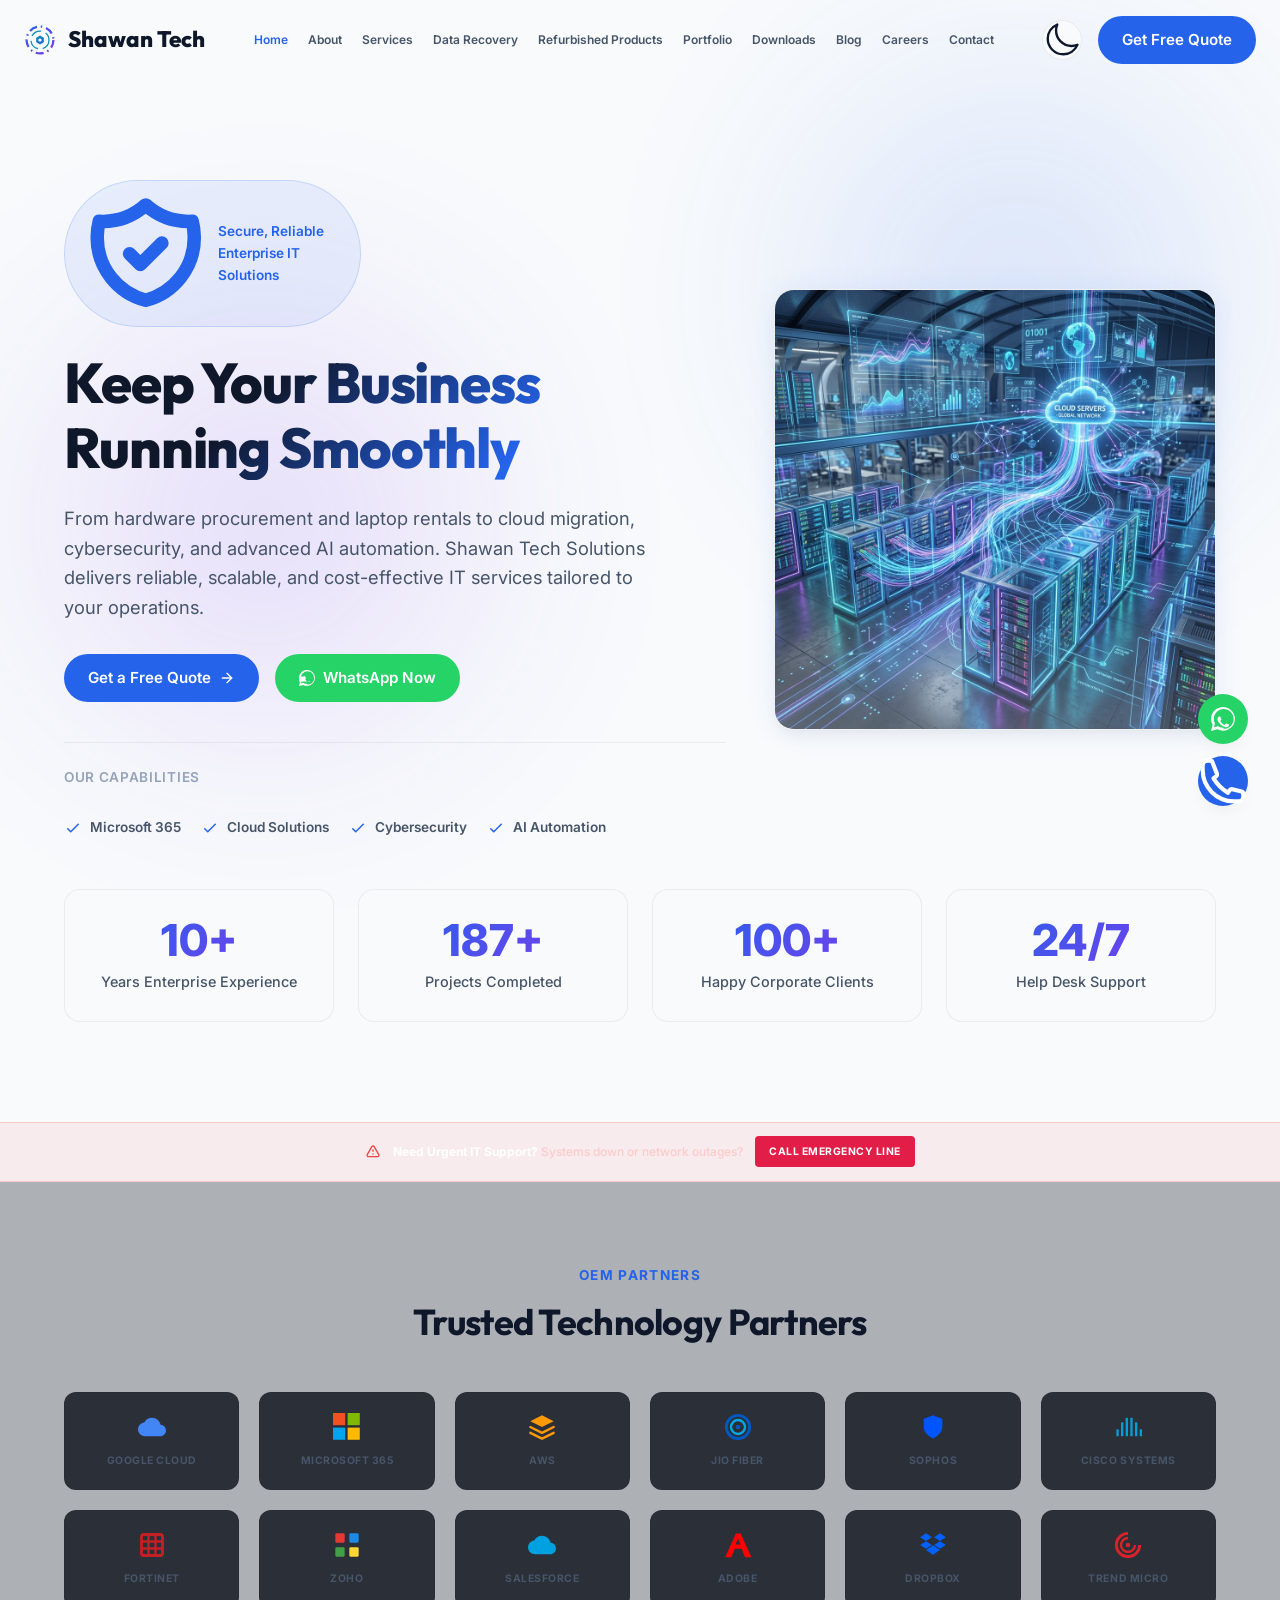
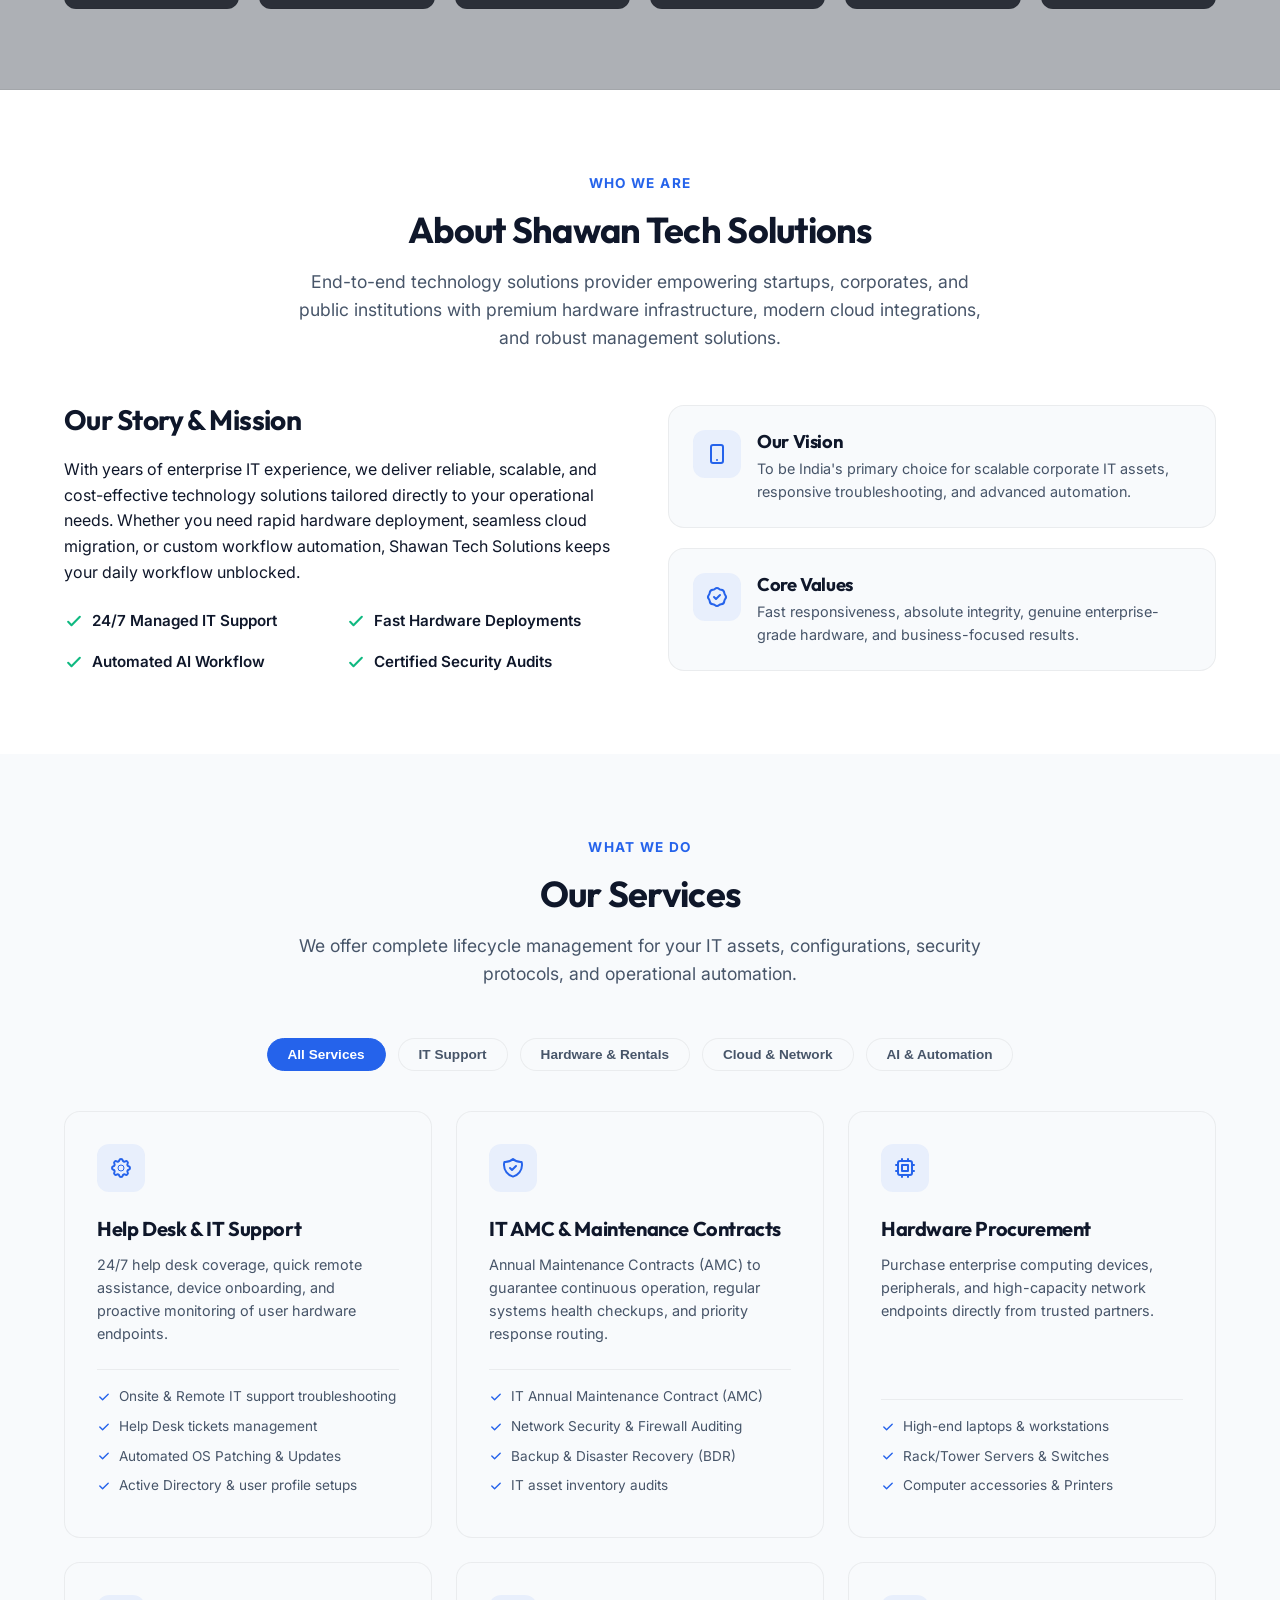
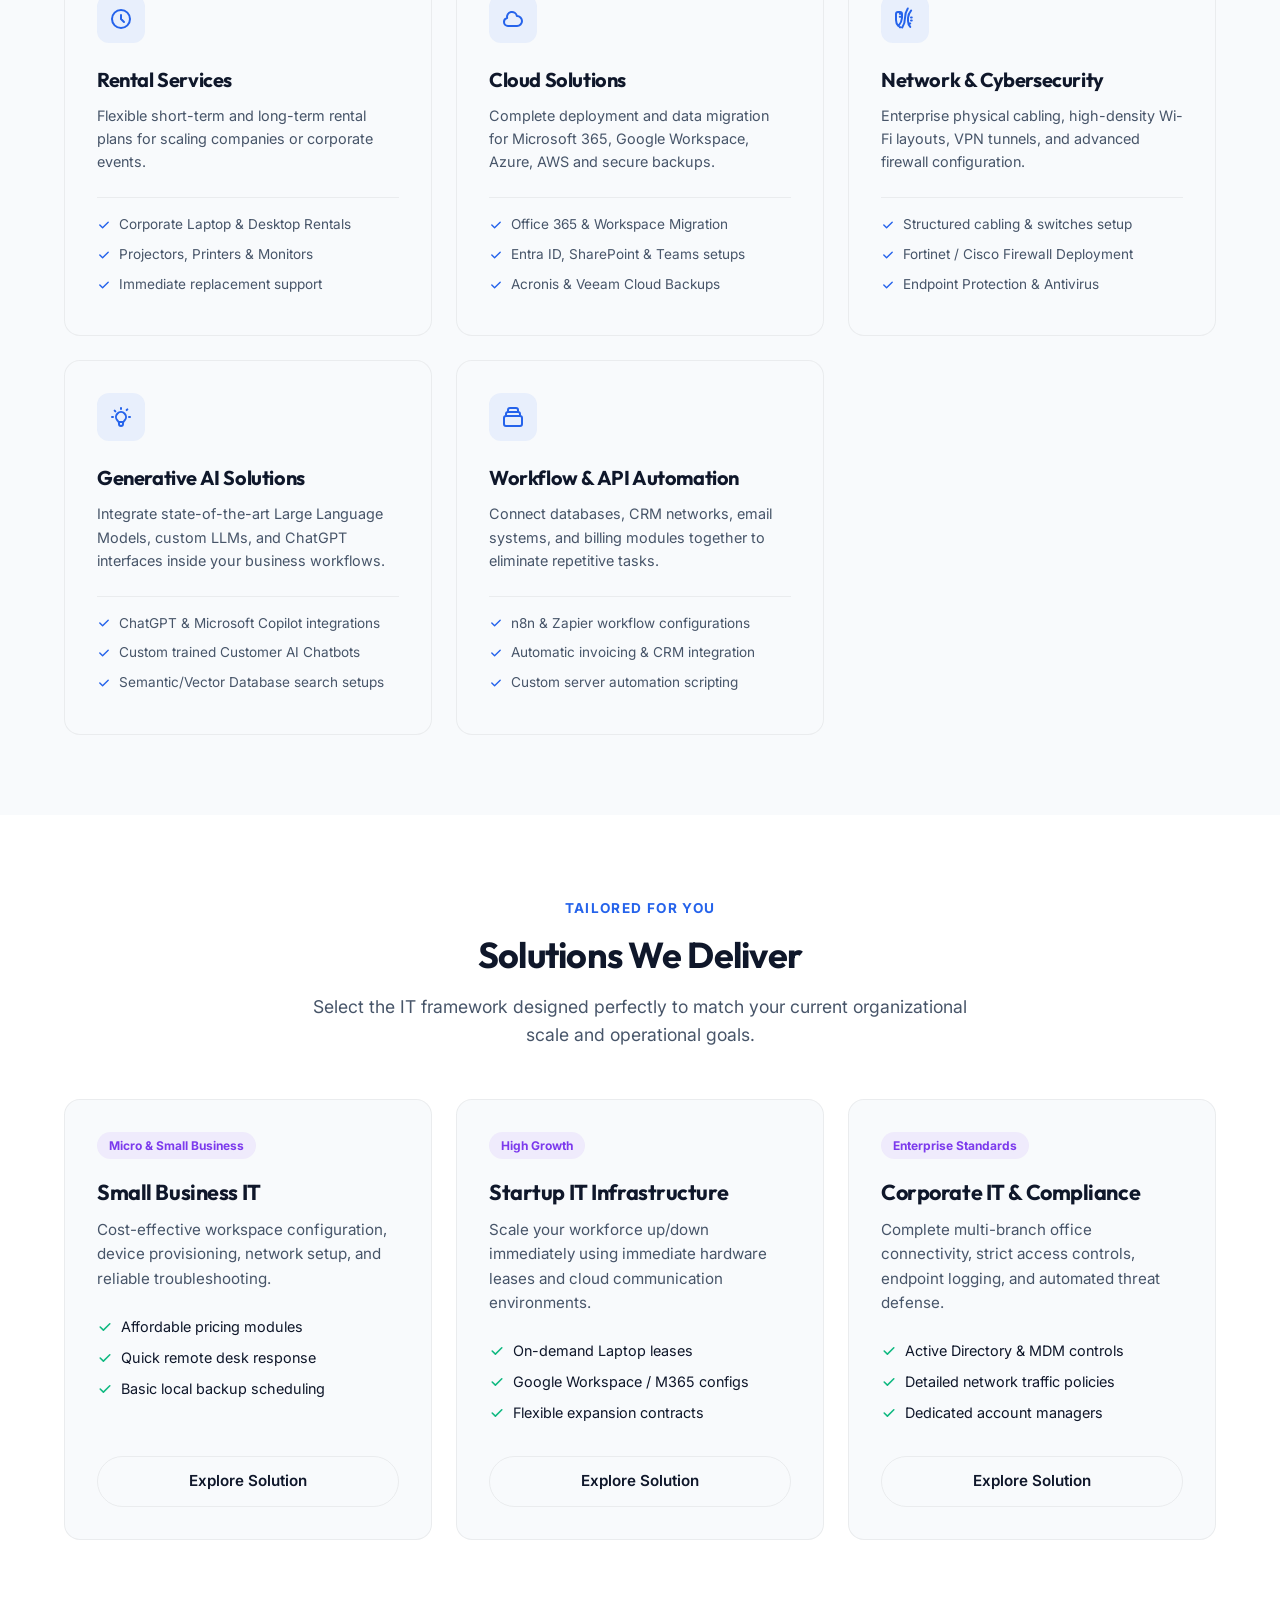
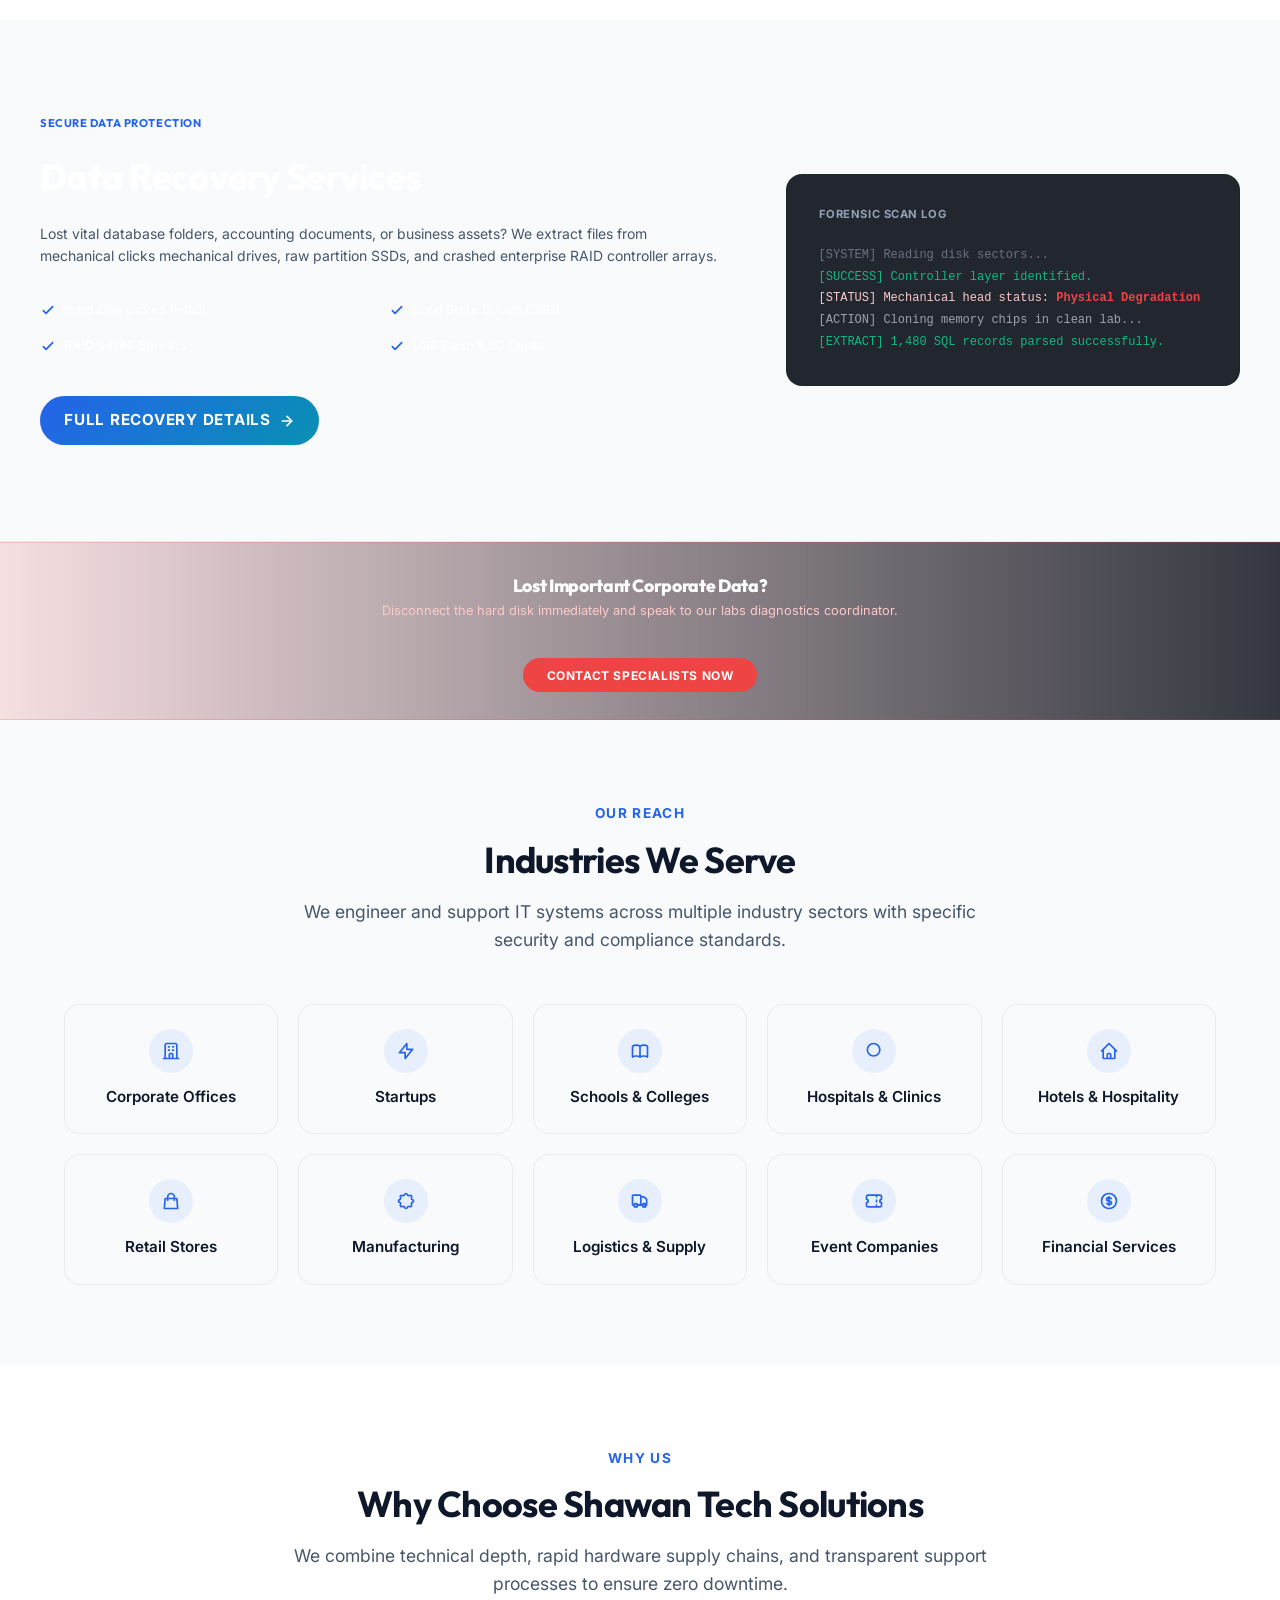
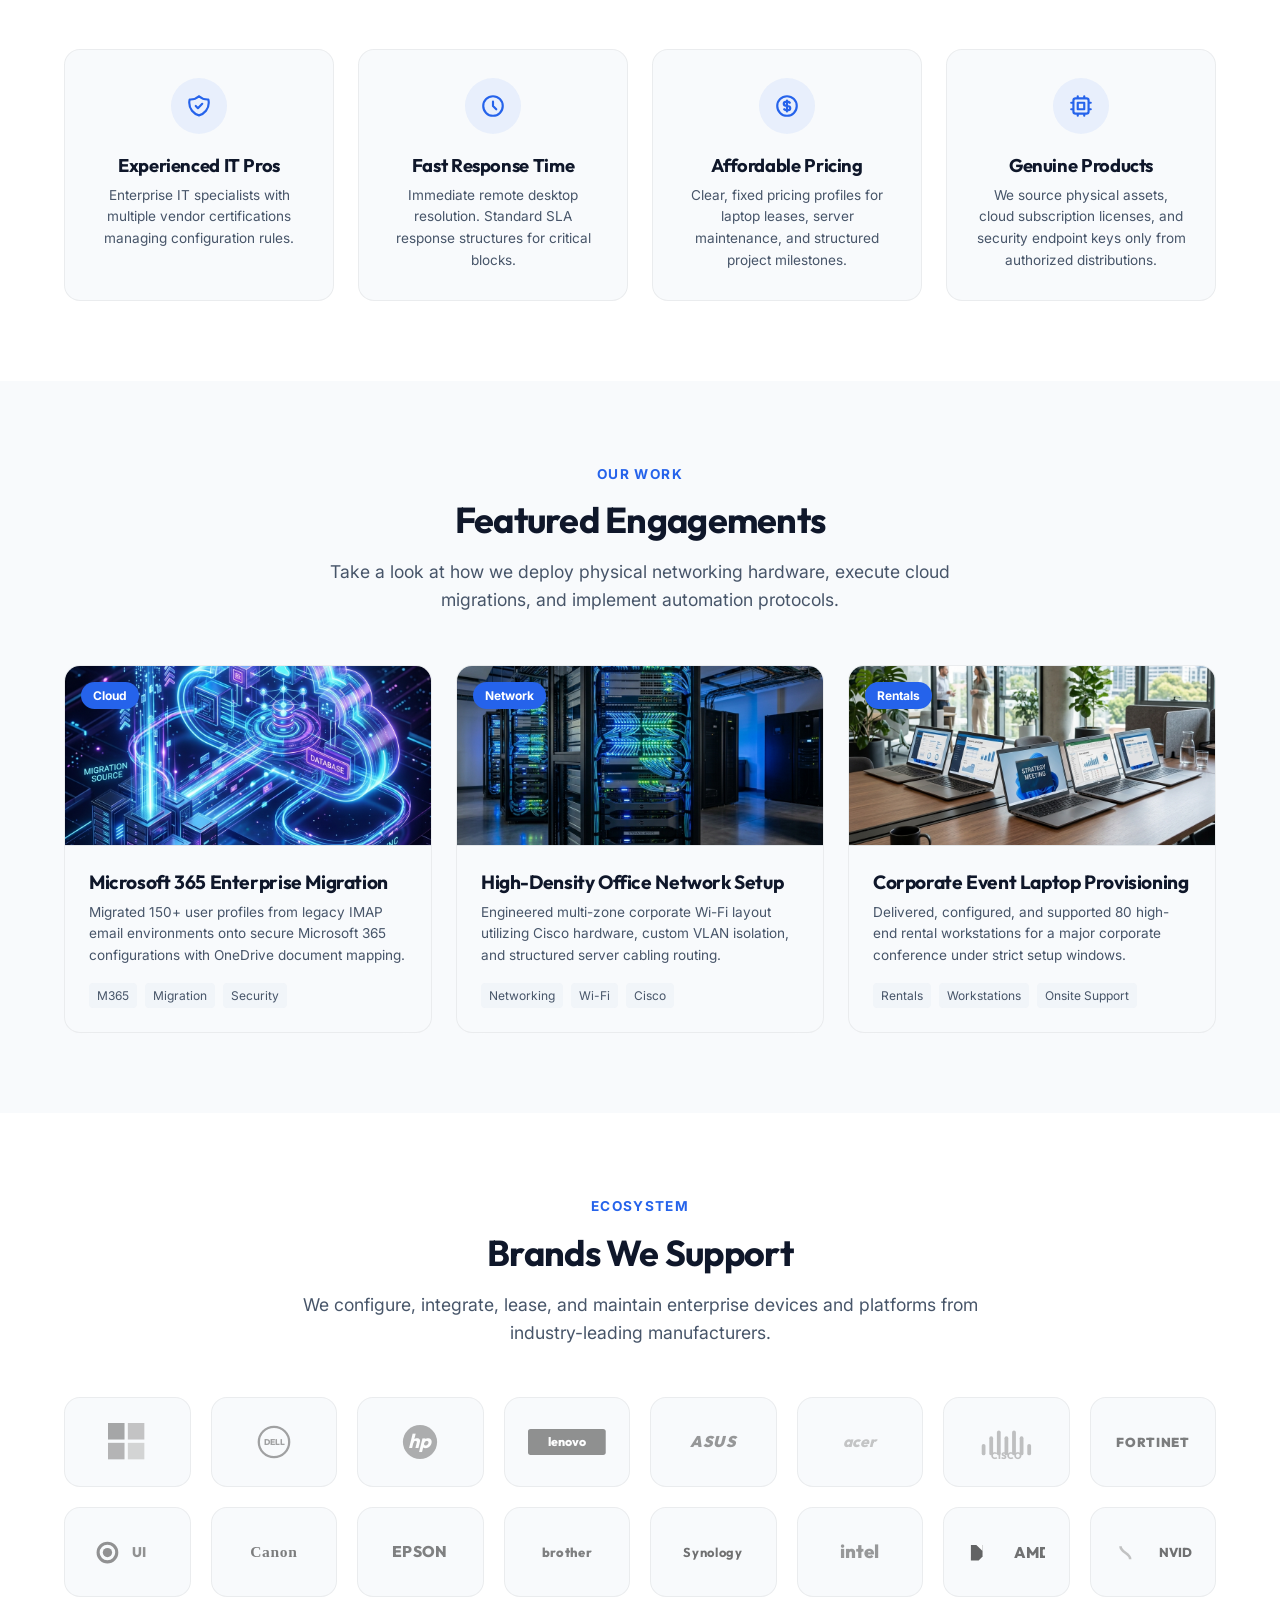
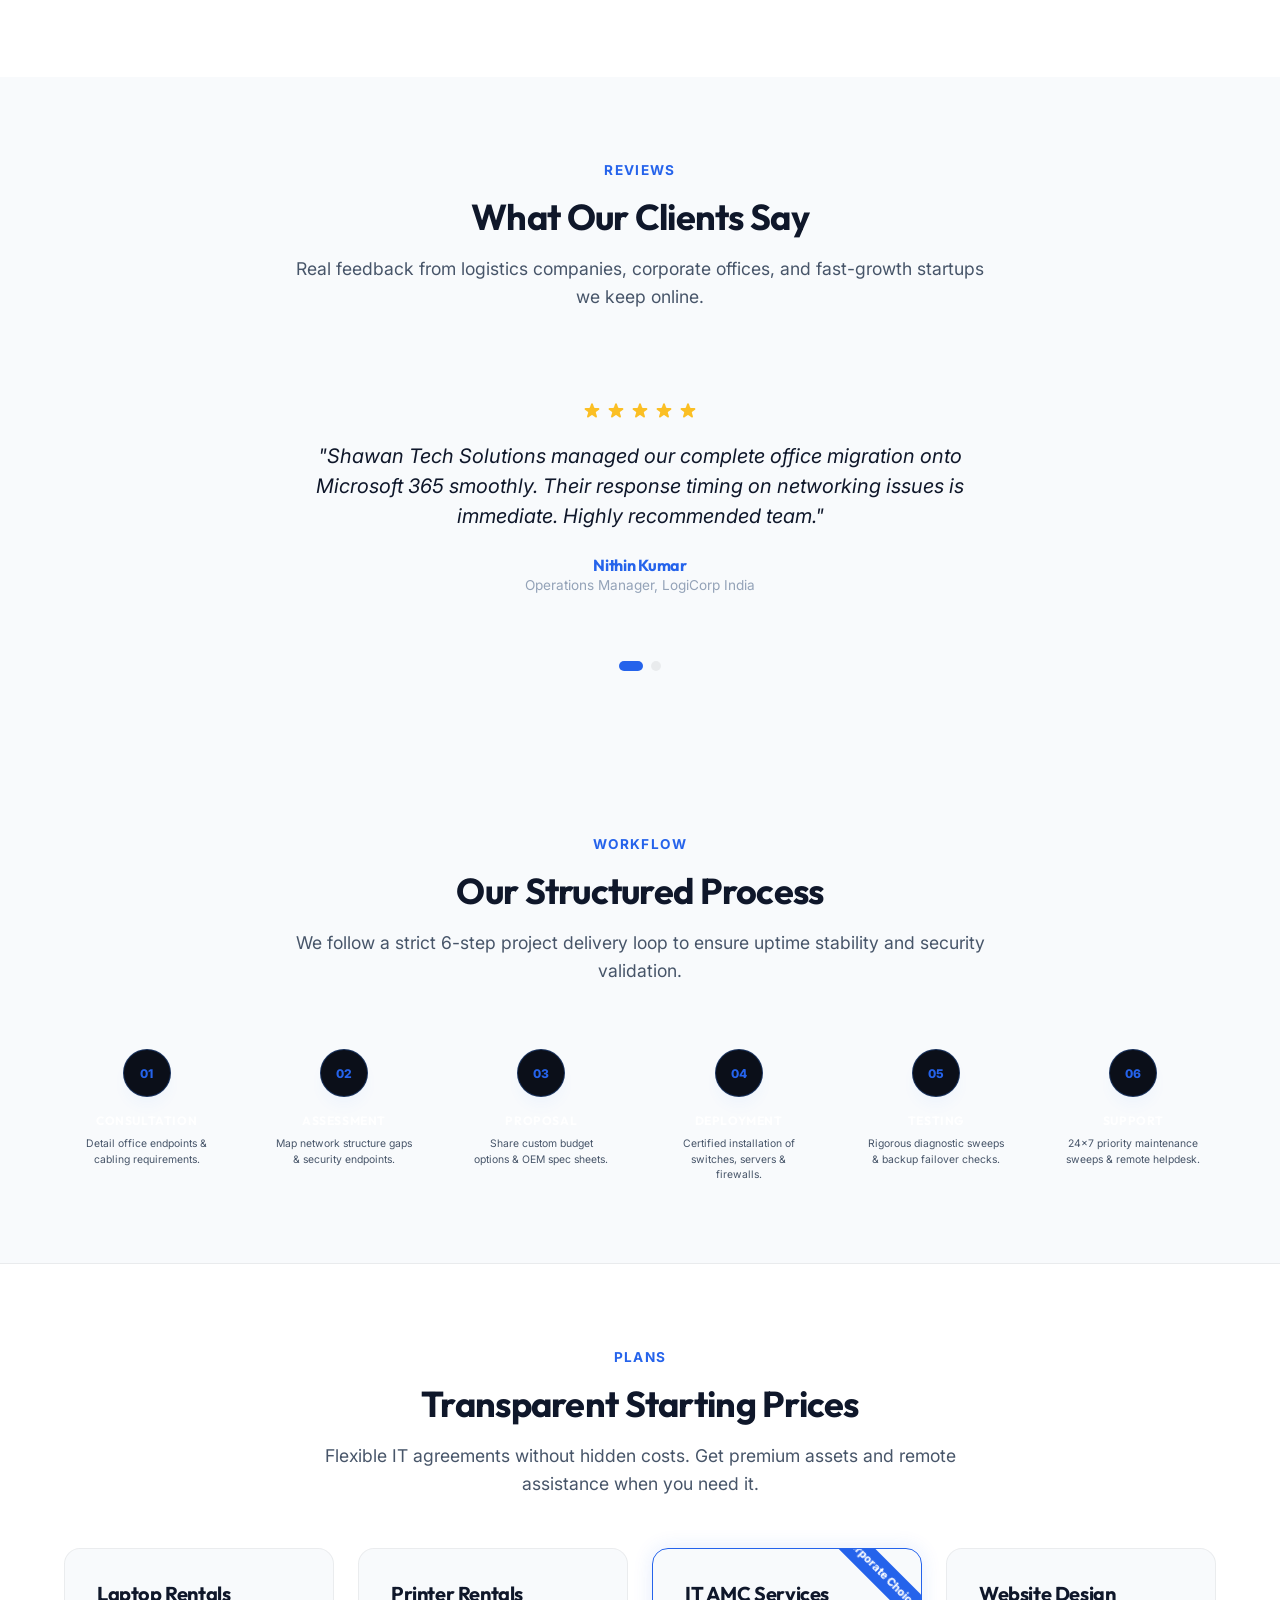
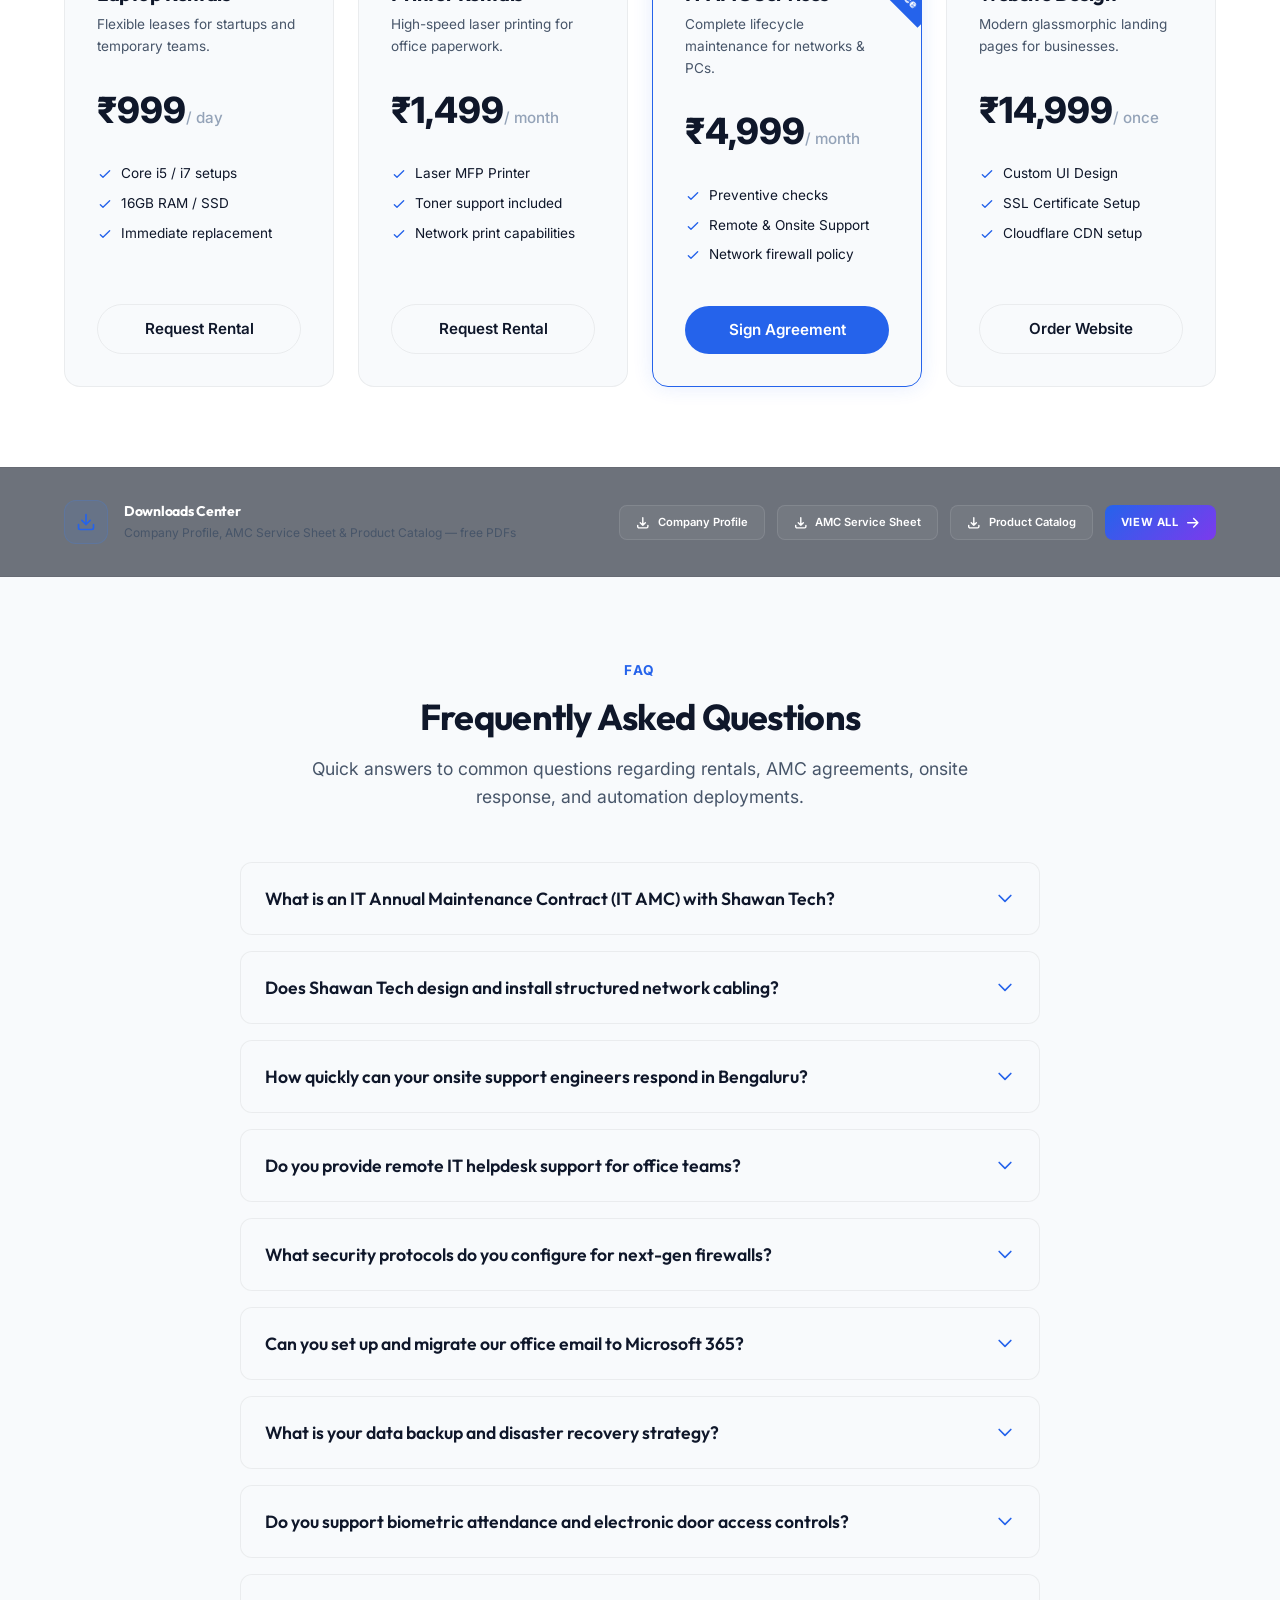
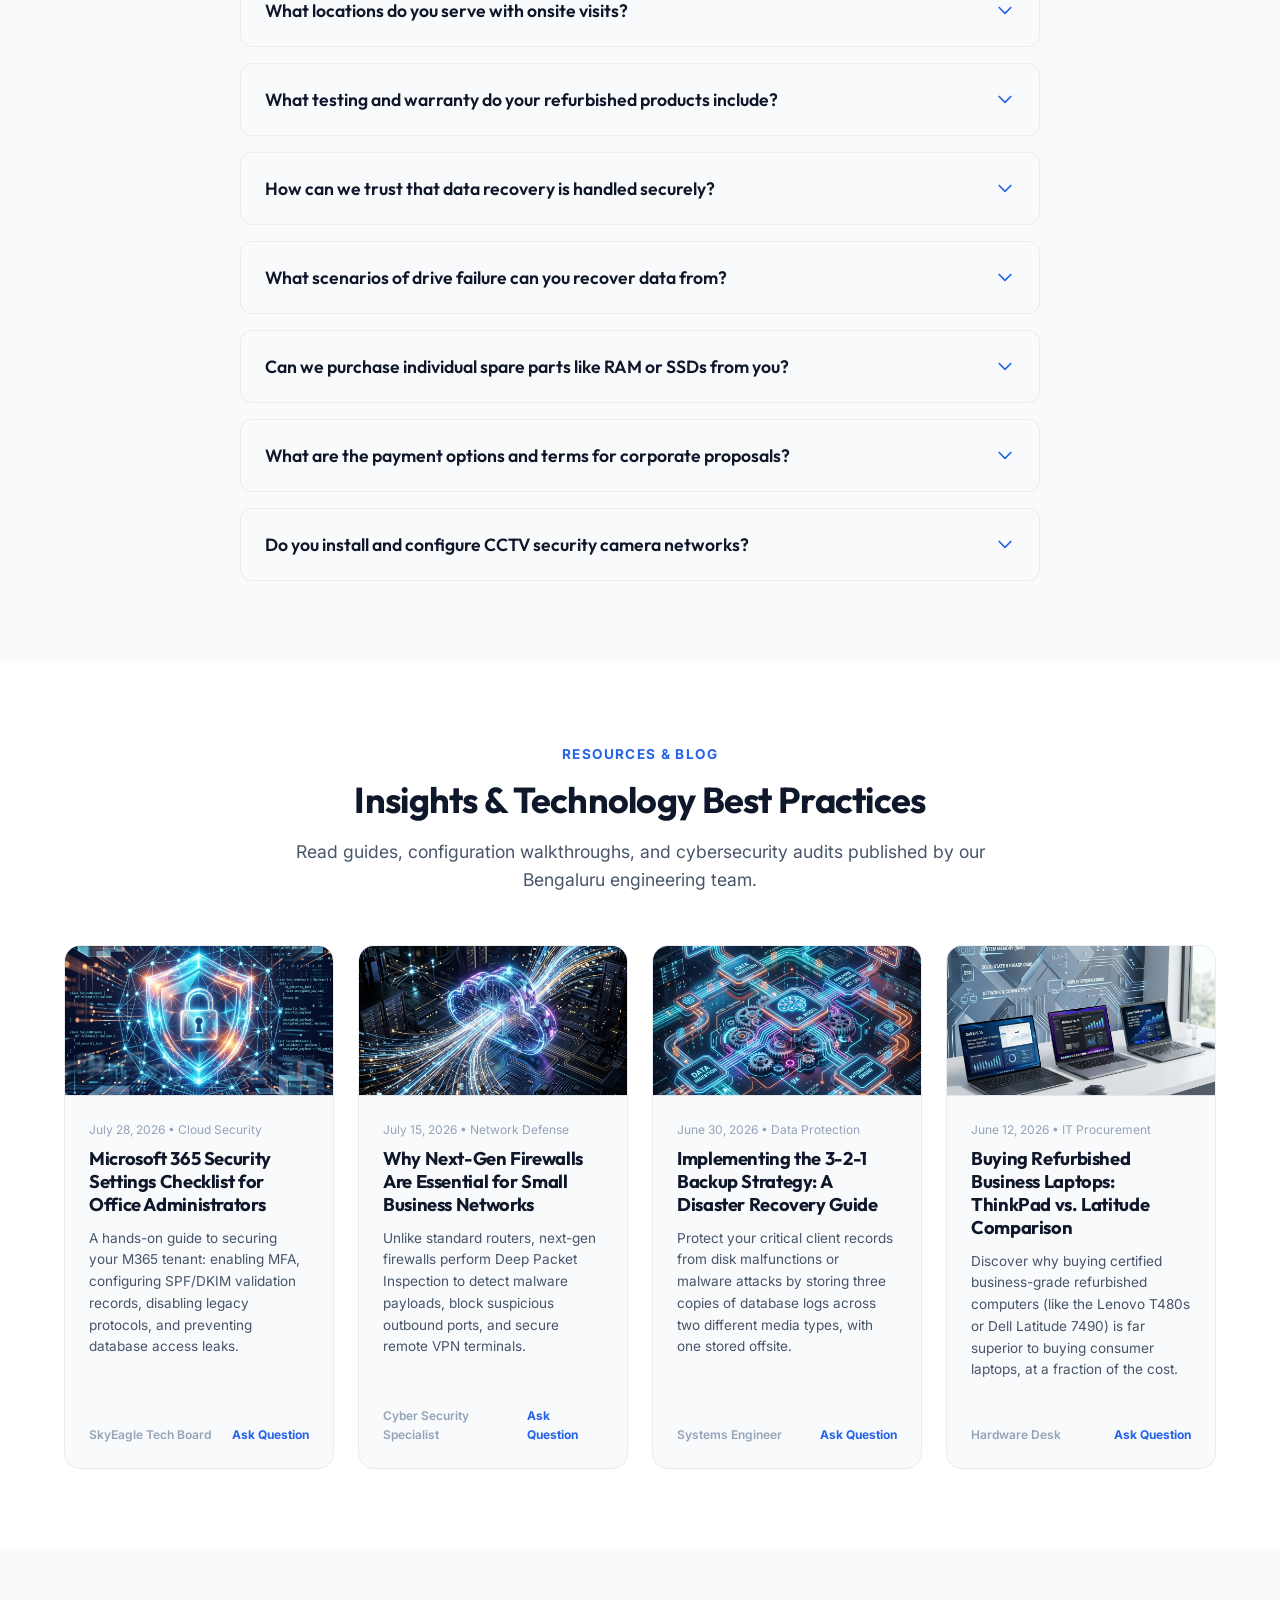
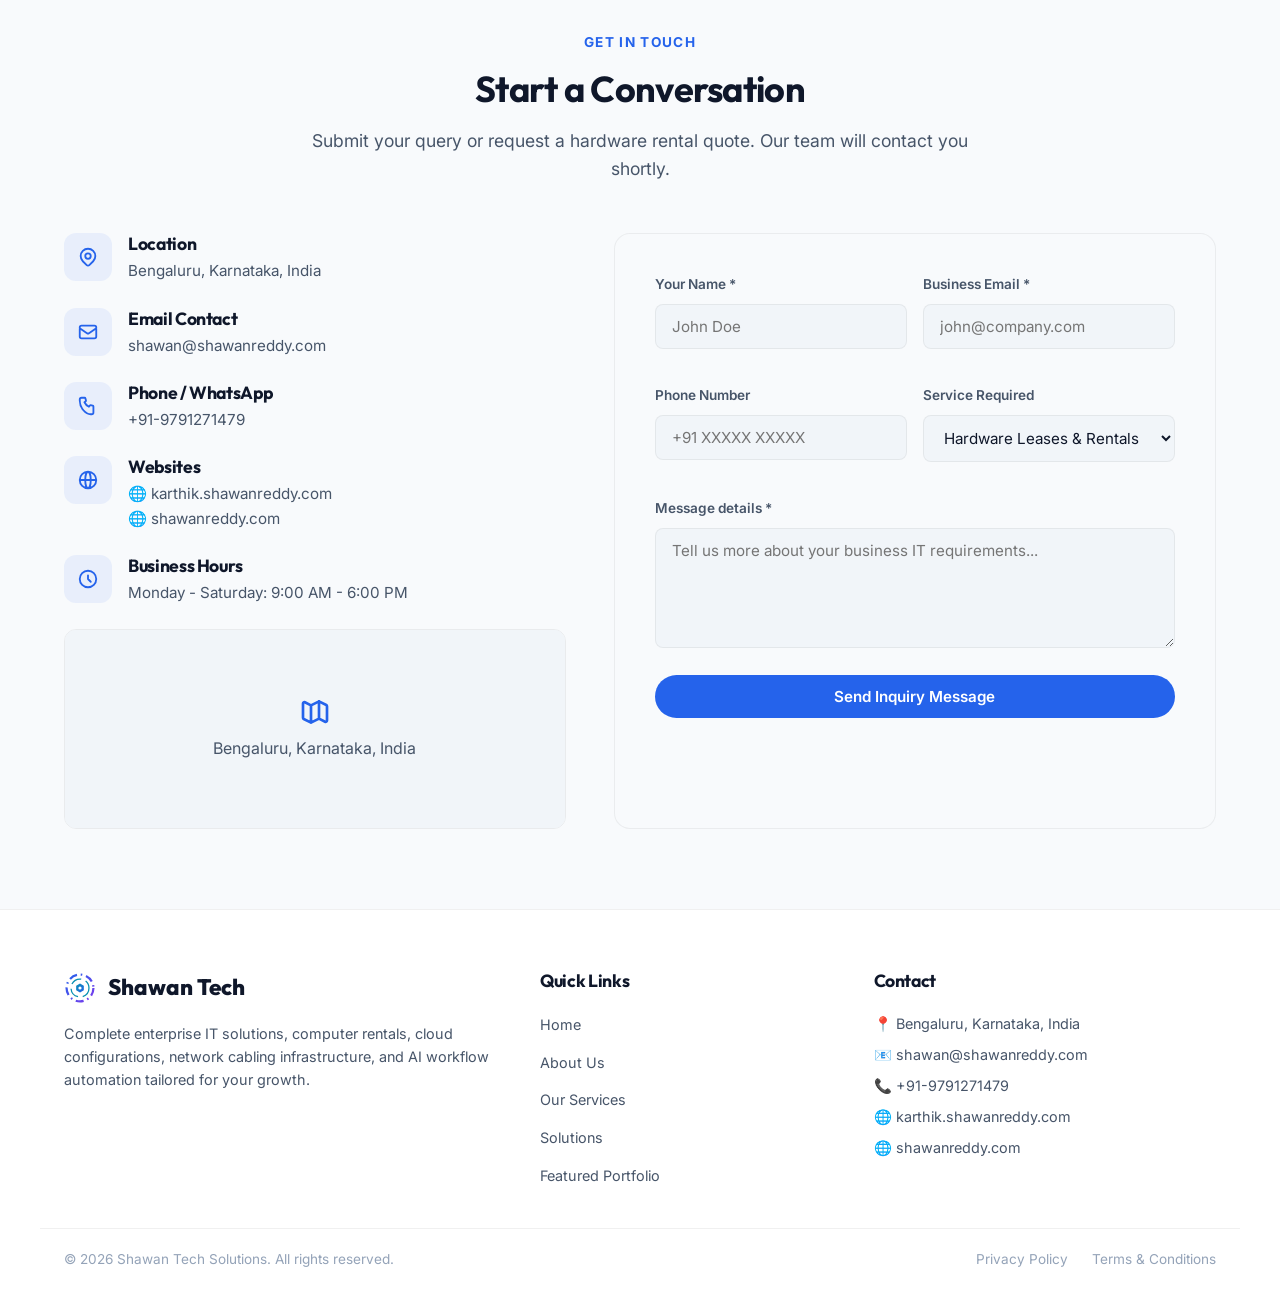
==== index.html @ 8bdb38e9 "Insert landing page Data Recovery Services feature block with Forensic Scan Log simulation and emerg" ====
<!DOCTYPE html>
<html lang="en" data-theme="dark">
<head>
    <meta charset="UTF-8">
    <meta name="viewport" content="width=device-width, initial-scale=1.0">
    <title>Shawan Tech Solutions - Premium MSP, Cloud, Rentals & AI Automation Services</title>
    
    <!-- Meta Descriptions & SEO -->
    <meta name="description" content="Welcome to Shawan Tech Solutions. We provide end-to-end managed IT services, remote & onsite support, IT AMC, laptop rentals, cloud solutions, networking, cybersecurity, and AI automation tailored to your business.">
    <meta name="keywords" content="IT Support Bangalore, Laptop Rental Bangalore, Printer Rental Bangalore, Managed IT Services, Microsoft 365 Support, Google Workspace Support, Cloud Migration, Firewall Installation, Cybersecurity Services, Website Development, Domain & Hosting, AI Automation, Business IT Solutions, IT AMC Services">
    <meta name="author" content="Shawan Tech Solutions">
    
    <!-- Open Graph / Facebook -->
    <meta property="og:type" content="website">
    <meta property="og:url" content="https://karthik.shawanreddy.com/">
    <meta property="og:title" content="Shawan Tech Solutions | Enterprise IT Support & Rentals">
    <meta property="og:description" content="End-to-end Managed IT Services, Computer Rentals, Cloud Solutions, and AI Automation in Bangalore.">
    <meta property="og:image" content="https://karthik.shawanreddy.com/assets/images/og-image.jpg">

    <!-- Twitter -->
    <meta property="twitter:card" content="summary_large_image">
    <meta property="twitter:url" content="https://karthik.shawanreddy.com/">
    <meta property="twitter:title" content="Shawan Tech Solutions | Enterprise IT Support & Rentals">
    <meta property="twitter:description" content="End-to-end Managed IT Services, Computer Rentals, Cloud Solutions, and AI Automation in Bangalore.">

    <link rel="stylesheet" href="style.css">
    <link rel="manifest" href="manifest.webmanifest">
    <link rel="icon" type="image/svg+xml" href="data:image/svg+xml,<svg xmlns='http://www.w3.org/2000/svg' viewBox='0 0 100 100' fill='none'><circle cx='50' cy='50' r='42' stroke='%232563eb' stroke-width='8' stroke-dasharray='25 12' /><circle cx='50' cy='50' r='28' stroke='%233b82f6' stroke-width='4' /><polygon points='50 36, 62 43, 62 57, 50 64, 38 57, 38 43' fill='%232563eb' /><circle cx='50' cy='50' r='5' fill='%23ffffff' /></svg>">
    
    <!-- JSON-LD Structured Data Schema -->
    <script type="application/ld+json">
    {
      "@context": "https://schema.org",
      "@type": "ITBusiness",
      "name": "Shawan Tech Solutions",
      "alternateName": "Shawan Tech",
      "url": "https://karthik.shawanreddy.com",
      "logo": "https://karthik.shawanreddy.com/assets/icons/logo.png",
      "contactPoint": {
        "@type": "ContactPoint",
        "telephone": "+91-9791271479",
        "contactType": "customer service",
        "email": "shawan@shawanreddy.com",
        "areaServed": "IN",
        "availableLanguage": "en"
      },
      "address": {
        "@type": "PostalAddress",
        "addressLocality": "Bengaluru",
        "addressRegion": "Karnataka",
        "addressCountry": "India"
      },
      "sameAs": [
        "https://www.linkedin.com/company/shawan-tech-solutions"
      ]
    }
    </script>
</head>
<body>

    <!-- Ambient background glows -->
    <div class="ambient-glow glow-primary"></div>
    <div class="ambient-glow glow-secondary"></div>

    <!-- Page Loader -->
    <div id="page-loader">
        <div class="loader-spinner"></div>
    </div>

    <!-- Header / Sticky Navigation -->
    <header>
        <div class="container nav-container">
            <a href="#home" class="logo">
                <svg viewBox="0 0 100 100" xmlns="http://www.w3.org/2000/svg" fill="none">
                    <defs>
                        <linearGradient id="logo-grad" x1="0%" y1="0%" x2="100%" y2="100%">
                            <stop offset="0%" stop-color="var(--primary)" />
                            <stop offset="100%" stop-color="var(--accent)" />
                        </linearGradient>
                        <linearGradient id="logo-grad-inner" x1="0%" y1="0%" x2="100%" y2="100%">
                            <stop offset="0%" stop-color="var(--secondary)" />
                            <stop offset="100%" stop-color="var(--primary)" />
                        </linearGradient>
                    </defs>
                    <circle cx="50" cy="50" r="42" stroke="url(#logo-grad)" stroke-width="7" stroke-dasharray="25 12 5 12" />
                    <circle cx="50" cy="50" r="28" stroke="var(--secondary)" stroke-width="4" stroke-dasharray="35 15" />
                    <polygon points="50 36, 62 43, 62 57, 50 64, 38 57, 38 43" fill="url(#logo-grad-inner)" />
                    <circle cx="50" cy="50" r="5" fill="#ffffff" />
                </svg>
                Shawan Tech
            </a>
            <nav class="nav-links">
                <a href="#home" class="active">Home</a>
                <a href="#about">About</a>
                <a href="#services">Services</a>
                <a href="data-recovery/">Data Recovery</a>
                <a href="refurbished-products/">Refurbished Products</a>
                <a href="#portfolio">Portfolio</a>
                <a href="#downloads">Downloads</a>
                <a href="#blog">Blog</a>
                <a href="careers/">Careers</a>
                <a href="#contact">Contact</a>
            </nav>
            <div class="nav-actions">
                <button id="theme-toggle" class="btn-theme" aria-label="Toggle Light/Dark Theme">
                    <!-- Icon replaced dynamically by app.js -->
                </button>
                <a href="#contact" class="btn btn-primary">Get Free Quote</a>
            </div>
            <button class="hamburger" id="mobile-menu-btn" aria-label="Toggle Navigation Menu">
                <span></span>
                <span></span>
                <span></span>
            </button>
        </div>
    </header>

    <!-- Mobile Nav Drawer -->
    <div class="mobile-menu" id="mobile-menu">
        <a href="#home" class="mobile-link">Home</a>
        <a href="#about" class="mobile-link">About</a>
        <a href="#services" class="mobile-link">Services</a>
        <a href="data-recovery/" class="mobile-link">Data Recovery</a>
        <a href="refurbished-products/" class="mobile-link">Refurbished Products</a>
        <a href="#portfolio" class="mobile-link">Portfolio</a>
        <a href="#downloads" class="mobile-link">Downloads</a>
        <a href="#blog" class="mobile-link">Blog</a>
        <a href="careers/" class="mobile-link">Careers</a>
        <a href="#contact" class="mobile-link">Contact</a>
        <div style="margin-top: 2rem; display: flex; flex-direction: column; gap: 1rem;">
            <a href="#contact" class="btn btn-primary" style="text-align: center;">Get Free Quote</a>
        </div>
    </div>

    <!-- Main Content -->
    <main>

        <!-- Hero Section -->
        <section id="home" class="hero">
            <div class="container">
                <div class="hero-grid">
                    <div class="hero-content scroll-reveal">
                        <div class="hero-tag">
                            <svg class="w-4 h-4" fill="none" stroke="currentColor" viewBox="0 0 24 24"><path stroke-linecap="round" stroke-linejoin="round" stroke-width="2.5" d="M9 12l2 2 4-4m5.618-4.016A11.955 11.955 0 0112 2.944a11.955 11.955 0 01-8.618 3.04A12.02 12.02 0 003 9c0 5.591 3.824 10.29 9 11.622 5.176-1.332 9-6.03 9-11.622 0-1.042-.133-2.052-.382-3.016z"></path></svg>
                            Secure, Reliable Enterprise IT Solutions
                        </div>
                        <h1 class="hero-title">Keep Your Business Running Smoothly</h1>
                        <p class="hero-description">From hardware procurement and laptop rentals to cloud migration, cybersecurity, and advanced AI automation. Shawan Tech Solutions delivers reliable, scalable, and cost-effective IT services tailored to your operations.</p>
                        
                        <div class="hero-ctas">
                            <a href="#contact" class="btn btn-primary">
                                Get a Free Quote
                                <svg xmlns="http://www.w3.org/2000/svg" width="16" height="16" viewBox="0 0 24 24" fill="none" stroke="currentColor" stroke-width="2" stroke-linecap="round" stroke-linejoin="round"><line x1="5" y1="12" x2="19" y2="12"></line><polyline points="12 5 19 12 12 19"></polyline></svg>
                            </a>
                            <a href="https://wa.me/919791271479" class="btn btn-whatsapp" target="_blank">
                                <svg xmlns="http://www.w3.org/2000/svg" width="16" height="16" fill="currentColor" class="bi bi-whatsapp" viewBox="0 0 16 16"><path d="M13.601 2.326A7.854 7.854 0 0 0 7.994 0C3.627 0 .068 3.558.064 7.926c0 1.399.366 2.76 1.057 3.965L0 16l4.204-1.102a7.933 7.933 0 0 0 3.79.948h.008c4.368 0 7.928-3.558 7.93-7.93a7.897 7.897 0 0 0-2.333-5.593l-.018-.019zm-5.602 11.5c-1.166 0-2.31-.314-3.313-.91l-.237-.14-2.467.647.658-2.404-.154-.246A6.602 6.602 0 0 1 1.88 7.926c0-3.647 2.97-6.617 6.626-6.617 1.77 0 3.433.69 4.686 1.943a6.608 6.608 0 0 1 1.936 4.683c-.004 3.65-2.97 6.617-6.626 6.617zm3.654-2.234c-.19-.095-1.125-.556-1.299-.619-.174-.063-.301-.095-.427.095-.127.19-.49.619-.6.73-.11.114-.221.127-.412.031-.19-.095-.803-.296-1.53-1.047-.565-.504-.946-1.128-1.058-1.32-.11-.19-.012-.292.083-.387.086-.085.19-.221.285-.33.095-.11.127-.19.19-.32.063-.13.032-.243-.016-.339-.047-.095-.427-1.03-.585-1.41-.154-.374-.3-.323-.427-.329-.11-.006-.237-.008-.363-.008-.126 0-.332.047-.506.236-.174.19-.664.65-664 1.58 0 .93.676 1.826.772 1.95.096.127 1.328 2.029 3.218 2.846.45.195.8.311 1.074.398.452.143.862.123 1.187.075.362-.054 1.125-.46 1.282-.905.158-.444.158-.825.11-.905-.047-.08-.175-.127-.365-.221z"/></svg>
                                WhatsApp Now
                            </a>
                        </div>

                        <div class="hero-trust-badges">
                            <span class="trust-badge-title">Our Capabilities</span>
                            <div class="trust-badge">
                                <svg class="w-4 h-4" fill="none" stroke="currentColor" viewBox="0 0 24 24"><path stroke-linecap="round" stroke-linejoin="round" stroke-width="2" d="M5 13l4 4L19 7"></path></svg>
                                Microsoft 365
                            </div>
                            <div class="trust-badge">
                                <svg class="w-4 h-4" fill="none" stroke="currentColor" viewBox="0 0 24 24"><path stroke-linecap="round" stroke-linejoin="round" stroke-width="2" d="M5 13l4 4L19 7"></path></svg>
                                Cloud Solutions
                            </div>
                            <div class="trust-badge">
                                <svg class="w-4 h-4" fill="none" stroke="currentColor" viewBox="0 0 24 24"><path stroke-linecap="round" stroke-linejoin="round" stroke-width="2" d="M5 13l4 4L19 7"></path></svg>
                                Cybersecurity
                            </div>
                            <div class="trust-badge">
                                <svg class="w-4 h-4" fill="none" stroke="currentColor" viewBox="0 0 24 24"><path stroke-linecap="round" stroke-linejoin="round" stroke-width="2" d="M5 13l4 4L19 7"></path></svg>
                                AI Automation
                            </div>
                        </div>
                    </div>
                    <div class="hero-graphics scroll-reveal">
                        <div class="hero-image-wrapper">
                            <img src="assets/images/hero_banner.png" alt="Shawan Tech Solutions Enterprise IT Banner" class="hero-banner-image">
                            <div class="hero-image-overlay"></div>
                        </div>
                    </div>
                </div>

                <!-- Stats Section -->
                <div class="stats-container">
                    <div class="glass-card stat-card">
                        <div class="stat-number" data-target="10" data-suffix="+">0+</div>
                        <div class="stat-label">Years Enterprise Experience</div>
                    </div>
                    <div class="glass-card stat-card">
                        <div class="stat-number" data-target="200" data-suffix="+">0+</div>
                        <div class="stat-label">Projects Completed</div>
                    </div>
                    <div class="glass-card stat-card">
                        <div class="stat-number" data-target="100" data-suffix="+">0+</div>
                        <div class="stat-label">Happy Corporate Clients</div>
                    </div>
                    <div class="glass-card stat-card">
                        <div class="stat-number" data-target="24" data-suffix="/7">0/7</div>
                        <div class="stat-label">Help Desk Support</div>
                    </div>
                </div>
            </div>
        </section>

        <!-- Emergency Support Banner -->
        <div class="emergency-banner">
            <div class="container">
                <svg fill="none" stroke="currentColor" stroke-width="2" viewBox="0 0 24 24" xmlns="http://www.w3.org/2000/svg" style="width: 1rem; height: 1rem; color: #ef4444; flex-shrink: 0;"><path stroke-linecap="round" stroke-linejoin="round" d="M12 9v2m0 4h.01m-6.938 4h13.856c1.54 0 2.502-1.667 1.732-3L13.732 4c-.77-1.333-2.694-1.333-3.464 0L3.34 16c-.77 1.333.192 3 1.732 3z"></path></svg>
                <span><strong>Need Urgent IT Support?</strong> Systems down or network outages?</span>
                <a href="tel:+919791271479" class="btn-emergency">Call Emergency Line</a>
            </div>
        </div>

        <!-- OEM Partners Section -->
        <section class="partners-section">
            <div class="container">
                <div class="section-header scroll-reveal" style="text-align: center; margin-bottom: 2rem;">
                    <span class="section-subtitle">OEM Partners</span>
                    <h2 class="section-title">Trusted Technology Partners</h2>
                </div>

                <div class="partners-grid scroll-reveal">
                    <div class="partner-logo-card">
                        <svg class="w-7 h-7" viewBox="0 0 24 24" style="width: 1.75rem; height: 1.75rem;">
                            <path fill="#4285F4" d="M19.35 10.04C18.67 6.59 15.64 4 12 4 9.11 4 6.6 5.64 5.35 8.04 2.34 8.36 0 10.91 0 14c0 3.31 2.69 6 6 6h13c2.76 0 5-2.24 5-5 0-2.64-2.05-4.78-4.65-4.96z" />
                        </svg>
                        <span>Google Cloud</span>
                    </div>
                    <div class="partner-logo-card">
                        <svg class="w-7 h-7" viewBox="0 0 23 23" style="width: 1.75rem; height: 1.75rem;">
                            <rect x="0" y="0" width="10" height="10" fill="#f25022" />
                            <rect x="12" y="0" width="10" height="10" fill="#7fba00" />
                            <rect x="0" y="12" width="10" height="10" fill="#00a4ef" />
                            <rect x="12" y="12" width="10" height="10" fill="#ffb900" />
                        </svg>
                        <span>Microsoft 365</span>
                    </div>
                    <div class="partner-logo-card">
                        <svg class="w-7 h-7" viewBox="0 0 24 24" fill="none" style="width: 1.75rem; height: 1.75rem;">
                            <path d="M12 2L2 7l10 5 10-5-10-5z" fill="#ff9900" />
                            <path d="M2 17l10 5 10-5M2 12l10 5 10-5" stroke="#ff9900" stroke-width="2" stroke-linecap="round" stroke-linejoin="round" />
                        </svg>
                        <span>AWS</span>
                    </div>
                    <div class="partner-logo-card">
                        <svg class="w-7 h-7" viewBox="0 0 24 24" style="width: 1.75rem; height: 1.75rem;">
                            <circle cx="12" cy="12" r="10" stroke="#0059c3" stroke-width="2.5" fill="none" />
                            <circle cx="12" cy="12" r="6" stroke="#00a8e8" stroke-width="2" fill="none" />
                            <circle cx="12" cy="12" r="2" fill="#0059c3" />
                        </svg>
                        <span>Jio Fiber</span>
                    </div>
                    <div class="partner-logo-card">
                        <svg class="w-7 h-7" viewBox="0 0 24 24" fill="none" style="width: 1.75rem; height: 1.75rem;">
                            <path d="M12 22s8-4 8-10V5l-8-3-8 3v7c0 6 8 10 8 10z" fill="#0055ff" />
                        </svg>
                        <span>Sophos</span>
                    </div>
                    <div class="partner-logo-card">
                        <svg class="w-7 h-7" viewBox="0 0 24 24" fill="#049fd9" style="width: 1.75rem; height: 1.75rem;">
                            <rect x="2" y="14" width="2" height="6" rx="0.5" />
                            <rect x="6" y="8" width="2" height="12" rx="0.5" />
                            <rect x="10" y="4" width="2" height="16" rx="0.5" />
                            <rect x="14" y="4" width="2" height="16" rx="0.5" />
                            <rect x="18" y="8" width="2" height="12" rx="0.5" />
                            <rect x="22" y="14" width="2" height="6" rx="0.5" />
                        </svg>
                        <span>Cisco Systems</span>
                    </div>
                    <div class="partner-logo-card">
                        <svg class="w-7 h-7" viewBox="0 0 24 24" fill="none" style="width: 1.75rem; height: 1.75rem;">
                            <rect x="3" y="3" width="18" height="18" rx="2" stroke="#c32026" stroke-width="2.5" />
                            <path d="M9 3v18M15 3v18M3 9h18M3 15h18" stroke="#c32026" stroke-width="2" />
                        </svg>
                        <span>Fortinet</span>
                    </div>
                    <div class="partner-logo-card">
                        <svg class="w-7 h-7" viewBox="0 0 24 24" style="width: 1.75rem; height: 1.75rem;">
                            <rect x="2" y="2" width="8" height="8" rx="1" fill="#e53935" />
                            <rect x="14" y="2" width="8" height="8" rx="1" fill="#1e88e5" />
                            <rect x="2" y="14" width="8" height="8" rx="1" fill="#43a047" />
                            <rect x="14" y="14" width="8" height="8" rx="1" fill="#fdd835" />
                        </svg>
                        <span>Zoho</span>
                    </div>
                    <div class="partner-logo-card">
                        <svg class="w-7 h-7" viewBox="0 0 24 24" fill="#00a1e0" style="width: 1.75rem; height: 1.75rem;">
                            <path d="M19.35 10.04C18.67 6.59 15.64 4 12 4 9.11 4 6.6 5.64 5.35 8.04 2.34 8.36 0 10.91 0 14c0 3.31 2.69 6 6 6h13c2.76 0 5-2.24 5-5 0-2.64-2.05-4.78-4.65-4.96z" />
                        </svg>
                        <span>Salesforce</span>
                    </div>
                    <div class="partner-logo-card">
                        <svg class="w-7 h-7" viewBox="0 0 24 24" fill="#ff0000" style="width: 1.75rem; height: 1.75rem;">
                            <path d="M14.3 2.1l9.2 20.3h-5.4l-3-7.2H9.3l-3 7.2H1L10.2 2.1h4.1zM12 6.5L9.9 11.5h4.2L12 6.5z" />
                        </svg>
                        <span>Adobe</span>
                    </div>
                    <div class="partner-logo-card">
                        <svg class="w-7 h-7" viewBox="0 0 24 24" fill="#0061ff" style="width: 1.75rem; height: 1.75rem;">
                            <path d="M6 2L1 5.3l5 3.3 5-3.3L6 2zm12 0l-5 3.3 5 3.3 5-3.3L18 2zM1 12l5 3.3 5-3.3-5-3.3-5 3.3zm17-3.3l-5 3.3 5 3.3 5-3.3-5-3.3zM6 16.3l6 4 6-4-6-4.1-6 4.1z" />
                        </svg>
                        <span>Dropbox</span>
                    </div>
                    <div class="partner-logo-card">
                        <svg class="w-7 h-7" viewBox="0 0 24 24" fill="none" style="width: 1.75rem; height: 1.75rem;">
                            <path d="M12 2a10 10 0 1010 10" stroke="#d8232a" stroke-width="2.5" />
                            <path d="M12 6a6 6 0 106 6" stroke="#d8232a" stroke-width="2" />
                            <circle cx="12" cy="12" r="2" fill="#d8232a" />
                        </svg>
                        <span>Trend Micro</span>
                    </div>
                </div>
            </div>
        </section>

        <!-- About Us Section -->
        <section id="about" style="background-color: var(--bg-secondary);">
            <div class="container">
                <div class="section-header scroll-reveal">
                    <span class="section-subtitle">Who We Are</span>
                    <h2 class="section-title">About Shawan Tech Solutions</h2>
                    <p class="section-description">End-to-end technology solutions provider empowering startups, corporates, and public institutions with premium hardware infrastructure, modern cloud integrations, and robust management solutions.</p>
                </div>
                
                <div class="about-grid">
                    <div class="about-content scroll-reveal">
                        <h3>Our Story & Mission</h3>
                        <p>With years of enterprise IT experience, we deliver reliable, scalable, and cost-effective technology solutions tailored directly to your operational needs. Whether you need rapid hardware deployment, seamless cloud migration, or custom workflow automation, Shawan Tech Solutions keeps your daily workflow unblocked.</p>
                        
                        <div class="about-bullets">
                            <div class="about-bullet-item">
                                <svg fill="none" stroke="currentColor" viewBox="0 0 24 24"><path stroke-linecap="round" stroke-linejoin="round" stroke-width="2.5" d="M5 13l4 4L19 7"></path></svg>
                                24/7 Managed IT Support
                            </div>
                            <div class="about-bullet-item">
                                <svg fill="none" stroke="currentColor" viewBox="0 0 24 24"><path stroke-linecap="round" stroke-linejoin="round" stroke-width="2.5" d="M5 13l4 4L19 7"></path></svg>
                                Fast Hardware Deployments
                            </div>
                            <div class="about-bullet-item">
                                <svg fill="none" stroke="currentColor" viewBox="0 0 24 24"><path stroke-linecap="round" stroke-linejoin="round" stroke-width="2.5" d="M5 13l4 4L19 7"></path></svg>
                                Automated AI Workflow
                            </div>
                            <div class="about-bullet-item">
                                <svg fill="none" stroke="currentColor" viewBox="0 0 24 24"><path stroke-linecap="round" stroke-linejoin="round" stroke-width="2.5" d="M5 13l4 4L19 7"></path></svg>
                                Certified Security Audits
                            </div>
                        </div>
                    </div>
                    
                    <div class="about-pillars scroll-reveal">
                        <div class="glass-card pillar-card">
                            <div class="pillar-icon">
                                <svg xmlns="http://www.w3.org/2000/svg" fill="none" viewBox="0 0 24 24" stroke-width="2" stroke="currentColor"><path stroke-linecap="round" stroke-linejoin="round" d="M12 18h.01M8 21h8a2 2 0 002-2V5a2 2 0 00-2-2H8a2 2 0 00-2 2v14a2 2 0 002 2z" /></svg>
                            </div>
                            <div>
                                <h4 class="pillar-title">Our Vision</h4>
                                <p class="pillar-desc">To be India's primary choice for scalable corporate IT assets, responsive troubleshooting, and advanced automation.</p>
                            </div>
                        </div>

                        <div class="glass-card pillar-card">
                            <div class="pillar-icon">
                                <svg xmlns="http://www.w3.org/2000/svg" fill="none" viewBox="0 0 24 24" stroke-width="2" stroke="currentColor"><path stroke-linecap="round" stroke-linejoin="round" d="M9 12l2 2 4-4M7.835 4.697a3.42 3.42 0 001.946-.806 3.42 3.42 0 014.438 0 3.42 3.42 0 001.946.806 3.42 3.42 0 013.138 3.138 3.42 3.42 0 00.806 1.946 3.42 3.42 0 010 4.438 3.42 3.42 0 00-.806 1.946 3.42 3.42 0 01-3.138 3.138 3.42 3.42 0 00-1.946.806 3.42 3.42 0 01-4.438 0 3.42 3.42 0 00-1.946-.806 3.42 3.42 0 01-3.138-3.138 3.42 3.42 0 00-.806-1.946 3.42 3.42 0 010-4.438 3.42 3.42 0 00.806-1.946 3.42 3.42 0 013.138-3.138z" /></svg>
                            </div>
                            <div>
                                <h4 class="pillar-title">Core Values</h4>
                                <p class="pillar-desc">Fast responsiveness, absolute integrity, genuine enterprise-grade hardware, and business-focused results.</p>
                            </div>
                        </div>
                    </div>
                </div>
            </div>
        </section>

        <!-- Services Section -->
        <section id="services">
            <div class="container">
                <div class="section-header scroll-reveal">
                    <span class="section-subtitle">What We Do</span>
                    <h2 class="section-title">Our Services</h2>
                    <p class="section-description">We offer complete lifecycle management for your IT assets, configurations, security protocols, and operational automation.</p>
                </div>

                <div class="services-filters scroll-reveal">
                    <button class="filter-btn active" data-filter="all">All Services</button>
                    <button class="filter-btn" data-filter="support">IT Support</button>
                    <button class="filter-btn" data-filter="hardware">Hardware & Rentals</button>
                    <button class="filter-btn" data-filter="cloud">Cloud & Network</button>
                    <button class="filter-btn" data-filter="automation">AI & Automation</button>
                </div>

                <div class="services-grid">
                    
                    <!-- Service Card: Help Desk Support -->
                    <div class="glass-card service-card scroll-reveal" data-category="support">
                        <div class="service-icon">
                            <svg fill="none" stroke="currentColor" viewBox="0 0 24 24"><path stroke-linecap="round" stroke-linejoin="round" stroke-width="2" d="M10.325 4.317c.426-1.756 2.924-1.756 3.35 0a1.724 1.724 0 002.573 1.066c1.543-.94 3.31.826 2.37 2.37a1.724 1.724 0 001.065 2.572c1.756.426 1.756 2.924 0 3.35a1.724 1.724 0 00-1.066 2.573c.94 1.543-.826 3.31-2.37 2.37a1.724 1.724 0 00-2.572 1.065c-.426 1.756-2.924 1.756-3.35 0a1.724 1.724 0 00-2.573-1.066c-1.543.94-3.31-.826-2.37-2.37a1.724 1.724 0 00-1.065-2.572c-1.756-.426-1.756-2.924 0-3.35a1.724 1.724 0 001.066-2.573c-.94-1.543.826-3.31 2.37-2.37.996.608 2.296.07 2.572-1.065z"></path><circle cx="12" cy="12" r="3"></circle></svg>
                        </div>
                        <h3>Help Desk & IT Support</h3>
                        <p>24/7 help desk coverage, quick remote assistance, device onboarding, and proactive monitoring of user hardware endpoints.</p>
                        <ul class="service-list">
                            <li class="service-list-item"><svg viewBox="0 0 20 20" fill="currentColor" class="w-4 h-4"><path fill-rule="evenodd" d="M16.707 5.293a1 1 0 010 1.414l-8 8a1 1 0 01-1.414 0l-4-4a1 1 0 011.414-1.414L8 12.586l7.293-7.293a1 1 0 011.414 0z" clip-rule="evenodd"></path></svg>Onsite & Remote IT support troubleshooting</li>
                            <li class="service-list-item"><svg viewBox="0 0 20 20" fill="currentColor" class="w-4 h-4"><path fill-rule="evenodd" d="M16.707 5.293a1 1 0 010 1.414l-8 8a1 1 0 01-1.414 0l-4-4a1 1 0 011.414-1.414L8 12.586l7.293-7.293a1 1 0 011.414 0z" clip-rule="evenodd"></path></svg>Help Desk tickets management</li>
                            <li class="service-list-item"><svg viewBox="0 0 20 20" fill="currentColor" class="w-4 h-4"><path fill-rule="evenodd" d="M16.707 5.293a1 1 0 010 1.414l-8 8a1 1 0 01-1.414 0l-4-4a1 1 0 011.414-1.414L8 12.586l7.293-7.293a1 1 0 011.414 0z" clip-rule="evenodd"></path></svg>Automated OS Patching & Updates</li>
                            <li class="service-list-item"><svg viewBox="0 0 20 20" fill="currentColor" class="w-4 h-4"><path fill-rule="evenodd" d="M16.707 5.293a1 1 0 010 1.414l-8 8a1 1 0 01-1.414 0l-4-4a1 1 0 011.414-1.414L8 12.586l7.293-7.293a1 1 0 011.414 0z" clip-rule="evenodd"></path></svg>Active Directory & user profile setups</li>
                        </ul>
                    </div>

                    <!-- Service Card: AMC Contracts -->
                    <div class="glass-card service-card scroll-reveal" data-category="support">
                        <div class="service-icon">
                            <svg fill="none" stroke="currentColor" viewBox="0 0 24 24"><path stroke-linecap="round" stroke-linejoin="round" stroke-width="2" d="M9 12l2 2 4-4m5.618-4.016A11.955 11.955 0 0112 2.944a11.955 11.955 0 01-8.618 3.04A12.02 12.02 0 003 9c0 5.591 3.824 10.29 9 11.622 5.176-1.332 9-6.03 9-11.622 0-1.042-.133-2.052-.382-3.016z"></path></svg>
                        </div>
                        <h3>IT AMC & Maintenance Contracts</h3>
                        <p>Annual Maintenance Contracts (AMC) to guarantee continuous operation, regular systems health checkups, and priority response routing.</p>
                        <ul class="service-list">
                            <li class="service-list-item"><svg viewBox="0 0 20 20" fill="currentColor" class="w-4 h-4"><path fill-rule="evenodd" d="M16.707 5.293a1 1 0 010 1.414l-8 8a1 1 0 01-1.414 0l-4-4a1 1 0 011.414-1.414L8 12.586l7.293-7.293a1 1 0 011.414 0z" clip-rule="evenodd"></path></svg>IT Annual Maintenance Contract (AMC)</li>
                            <li class="service-list-item"><svg viewBox="0 0 20 20" fill="currentColor" class="w-4 h-4"><path fill-rule="evenodd" d="M16.707 5.293a1 1 0 010 1.414l-8 8a1 1 0 01-1.414 0l-4-4a1 1 0 011.414-1.414L8 12.586l7.293-7.293a1 1 0 011.414 0z" clip-rule="evenodd"></path></svg>Network Security & Firewall Auditing</li>
                            <li class="service-list-item"><svg viewBox="0 0 20 20" fill="currentColor" class="w-4 h-4"><path fill-rule="evenodd" d="M16.707 5.293a1 1 0 010 1.414l-8 8a1 1 0 01-1.414 0l-4-4a1 1 0 011.414-1.414L8 12.586l7.293-7.293a1 1 0 011.414 0z" clip-rule="evenodd"></path></svg>Backup & Disaster Recovery (BDR)</li>
                            <li class="service-list-item"><svg viewBox="0 0 20 20" fill="currentColor" class="w-4 h-4"><path fill-rule="evenodd" d="M16.707 5.293a1 1 0 010 1.414l-8 8a1 1 0 01-1.414 0l-4-4a1 1 0 011.414-1.414L8 12.586l7.293-7.293a1 1 0 011.414 0z" clip-rule="evenodd"></path></svg>IT asset inventory audits</li>
                        </ul>
                    </div>

                    <!-- Service Card: Hardware Sales -->
                    <div class="glass-card service-card scroll-reveal" data-category="hardware">
                        <div class="service-icon">
                            <svg fill="none" stroke="currentColor" viewBox="0 0 24 24"><path stroke-linecap="round" stroke-linejoin="round" stroke-width="2" d="M9 3v2m6-2v2M9 19v2m6-2v2M5 9H3m2 6H3m18-6h-2m2 6h-2M7 19h10a2 2 0 002-2V7a2 2 0 00-2-2H7a2 2 0 00-2 2v10a2 2 0 002 2zM9 9h6v6H9V9z"></path></svg>
                        </div>
                        <h3>Hardware Procurement</h3>
                        <p>Purchase enterprise computing devices, peripherals, and high-capacity network endpoints directly from trusted partners.</p>
                        <ul class="service-list">
                            <li class="service-list-item"><svg viewBox="0 0 20 20" fill="currentColor" class="w-4 h-4"><path fill-rule="evenodd" d="M16.707 5.293a1 1 0 010 1.414l-8 8a1 1 0 01-1.414 0l-4-4a1 1 0 011.414-1.414L8 12.586l7.293-7.293a1 1 0 011.414 0z" clip-rule="evenodd"></path></svg>High-end laptops & workstations</li>
                            <li class="service-list-item"><svg viewBox="0 0 20 20" fill="currentColor" class="w-4 h-4"><path fill-rule="evenodd" d="M16.707 5.293a1 1 0 010 1.414l-8 8a1 1 0 01-1.414 0l-4-4a1 1 0 011.414-1.414L8 12.586l7.293-7.293a1 1 0 011.414 0z" clip-rule="evenodd"></path></svg>Rack/Tower Servers & Switches</li>
                            <li class="service-list-item"><svg viewBox="0 0 20 20" fill="currentColor" class="w-4 h-4"><path fill-rule="evenodd" d="M16.707 5.293a1 1 0 010 1.414l-8 8a1 1 0 01-1.414 0l-4-4a1 1 0 011.414-1.414L8 12.586l7.293-7.293a1 1 0 011.414 0z" clip-rule="evenodd"></path></svg>Computer accessories & Printers</li>
                        </ul>
                    </div>

                    <!-- Service Card: Rentals -->
                    <div class="glass-card service-card scroll-reveal" data-category="hardware">
                        <div class="service-icon">
                            <svg fill="none" stroke="currentColor" viewBox="0 0 24 24"><path stroke-linecap="round" stroke-linejoin="round" stroke-width="2" d="M12 8v4l3 3m6-3a9 9 0 11-18 0 9 9 0 0118 0z"></path></svg>
                        </div>
                        <h3>Rental Services</h3>
                        <p>Flexible short-term and long-term rental plans for scaling companies or corporate events.</p>
                        <ul class="service-list">
                            <li class="service-list-item"><svg viewBox="0 0 20 20" fill="currentColor" class="w-4 h-4"><path fill-rule="evenodd" d="M16.707 5.293a1 1 0 010 1.414l-8 8a1 1 0 01-1.414 0l-4-4a1 1 0 011.414-1.414L8 12.586l7.293-7.293a1 1 0 011.414 0z" clip-rule="evenodd"></path></svg>Corporate Laptop & Desktop Rentals</li>
                            <li class="service-list-item"><svg viewBox="0 0 20 20" fill="currentColor" class="w-4 h-4"><path fill-rule="evenodd" d="M16.707 5.293a1 1 0 010 1.414l-8 8a1 1 0 01-1.414 0l-4-4a1 1 0 011.414-1.414L8 12.586l7.293-7.293a1 1 0 011.414 0z" clip-rule="evenodd"></path></svg>Projectors, Printers & Monitors</li>
                            <li class="service-list-item"><svg viewBox="0 0 20 20" fill="currentColor" class="w-4 h-4"><path fill-rule="evenodd" d="M16.707 5.293a1 1 0 010 1.414l-8 8a1 1 0 01-1.414 0l-4-4a1 1 0 011.414-1.414L8 12.586l7.293-7.293a1 1 0 011.414 0z" clip-rule="evenodd"></path></svg>Immediate replacement support</li>
                        </ul>
                    </div>

                    <!-- Service Card: Microsoft & Google Solutions -->
                    <div class="glass-card service-card scroll-reveal" data-category="cloud">
                        <div class="service-icon">
                            <svg fill="none" stroke="currentColor" viewBox="0 0 24 24"><path stroke-linecap="round" stroke-linejoin="round" stroke-width="2" d="M3 15a4 4 0 004 4h9a5 5 0 10-.1-9.999 5.002 5.002 0 10-9.78 2.096A4.001 4.001 0 003 15z"></path></svg>
                        </div>
                        <h3>Cloud Solutions</h3>
                        <p>Complete deployment and data migration for Microsoft 365, Google Workspace, Azure, AWS and secure backups.</p>
                        <ul class="service-list">
                            <li class="service-list-item"><svg viewBox="0 0 20 20" fill="currentColor" class="w-4 h-4"><path fill-rule="evenodd" d="M16.707 5.293a1 1 0 010 1.414l-8 8a1 1 0 01-1.414 0l-4-4a1 1 0 011.414-1.414L8 12.586l7.293-7.293a1 1 0 011.414 0z" clip-rule="evenodd"></path></svg>Office 365 & Workspace Migration</li>
                            <li class="service-list-item"><svg viewBox="0 0 20 20" fill="currentColor" class="w-4 h-4"><path fill-rule="evenodd" d="M16.707 5.293a1 1 0 010 1.414l-8 8a1 1 0 01-1.414 0l-4-4a1 1 0 011.414-1.414L8 12.586l7.293-7.293a1 1 0 011.414 0z" clip-rule="evenodd"></path></svg>Entra ID, SharePoint & Teams setups</li>
                            <li class="service-list-item"><svg viewBox="0 0 20 20" fill="currentColor" class="w-4 h-4"><path fill-rule="evenodd" d="M16.707 5.293a1 1 0 010 1.414l-8 8a1 1 0 01-1.414 0l-4-4a1 1 0 011.414-1.414L8 12.586l7.293-7.293a1 1 0 011.414 0z" clip-rule="evenodd"></path></svg>Acronis & Veeam Cloud Backups</li>
                        </ul>
                    </div>

                    <!-- Service Card: Networking & Security -->
                    <div class="glass-card service-card scroll-reveal" data-category="cloud">
                        <div class="service-icon">
                            <svg fill="none" stroke="currentColor" viewBox="0 0 24 24"><path stroke-linecap="round" stroke-linejoin="round" stroke-width="2" d="M12 11c0 3.517-1.009 6.799-2.753 9.571m-3.44-2.04l.054-.09A13.916 13.916 0 009 11V7a2 2 0 00-2-2H5a2 2 0 00-2 2v6a9 9 0 002.25 5.886M12 11c0-3.517 1.009-6.799 2.753-9.571m3.44 2.04A13.916 13.916 0 0015 11v3a9 9 0 002.25 5.886M6.75 6.75h.75m-.75 3h.75M18 10.5h.75m-.75 3h.75M6.75 20.25h.75m9-3.75h.75"></path></svg>
                        </div>
                        <h3>Network & Cybersecurity</h3>
                        <p>Enterprise physical cabling, high-density Wi-Fi layouts, VPN tunnels, and advanced firewall configuration.</p>
                        <ul class="service-list">
                            <li class="service-list-item"><svg viewBox="0 0 20 20" fill="currentColor" class="w-4 h-4"><path fill-rule="evenodd" d="M16.707 5.293a1 1 0 010 1.414l-8 8a1 1 0 01-1.414 0l-4-4a1 1 0 011.414-1.414L8 12.586l7.293-7.293a1 1 0 011.414 0z" clip-rule="evenodd"></path></svg>Structured cabling & switches setup</li>
                            <li class="service-list-item"><svg viewBox="0 0 20 20" fill="currentColor" class="w-4 h-4"><path fill-rule="evenodd" d="M16.707 5.293a1 1 0 010 1.414l-8 8a1 1 0 01-1.414 0l-4-4a1 1 0 011.414-1.414L8 12.586l7.293-7.293a1 1 0 011.414 0z" clip-rule="evenodd"></path></svg>Fortinet / Cisco Firewall Deployment</li>
                            <li class="service-list-item"><svg viewBox="0 0 20 20" fill="currentColor" class="w-4 h-4"><path fill-rule="evenodd" d="M16.707 5.293a1 1 0 010 1.414l-8 8a1 1 0 01-1.414 0l-4-4a1 1 0 011.414-1.414L8 12.586l7.293-7.293a1 1 0 011.414 0z" clip-rule="evenodd"></path></svg>Endpoint Protection & Antivirus</li>
                        </ul>
                    </div>

                    <!-- Service Card: Generative AI -->
                    <div class="glass-card service-card scroll-reveal" data-category="automation">
                        <div class="service-icon">
                            <svg fill="none" stroke="currentColor" viewBox="0 0 24 24"><path stroke-linecap="round" stroke-linejoin="round" stroke-width="2" d="M9.663 17h4.673M12 3v1m6.364.364l-.707.707M21 12h-1M4 12H3m3.343-5.657l-.707-.707m2.828 9.9a5 5 0 117.072 0l-.548.547A3.374 3.374 0 0014 18.469V19a2 2 0 11-4 0v-.531c0-.895-.356-1.754-.988-2.386l-.548-.547z"></path></svg>
                        </div>
                        <h3>Generative AI Solutions</h3>
                        <p>Integrate state-of-the-art Large Language Models, custom LLMs, and ChatGPT interfaces inside your business workflows.</p>
                        <ul class="service-list">
                            <li class="service-list-item"><svg viewBox="0 0 20 20" fill="currentColor" class="w-4 h-4"><path fill-rule="evenodd" d="M16.707 5.293a1 1 0 010 1.414l-8 8a1 1 0 01-1.414 0l-4-4a1 1 0 011.414-1.414L8 12.586l7.293-7.293a1 1 0 011.414 0z" clip-rule="evenodd"></path></svg>ChatGPT & Microsoft Copilot integrations</li>
                            <li class="service-list-item"><svg viewBox="0 0 20 20" fill="currentColor" class="w-4 h-4"><path fill-rule="evenodd" d="M16.707 5.293a1 1 0 010 1.414l-8 8a1 1 0 01-1.414 0l-4-4a1 1 0 011.414-1.414L8 12.586l7.293-7.293a1 1 0 011.414 0z" clip-rule="evenodd"></path></svg>Custom trained Customer AI Chatbots</li>
                            <li class="service-list-item"><svg viewBox="0 0 20 20" fill="currentColor" class="w-4 h-4"><path fill-rule="evenodd" d="M16.707 5.293a1 1 0 010 1.414l-8 8a1 1 0 01-1.414 0l-4-4a1 1 0 011.414-1.414L8 12.586l7.293-7.293a1 1 0 011.414 0z" clip-rule="evenodd"></path></svg>Semantic/Vector Database search setups</li>
                        </ul>
                    </div>

                    <!-- Service Card: Process Automation -->
                    <div class="glass-card service-card scroll-reveal" data-category="automation">
                        <div class="service-icon">
                            <svg fill="none" stroke="currentColor" viewBox="0 0 24 24"><path stroke-linecap="round" stroke-linejoin="round" stroke-width="2" d="M19 11H5m14 0a2 2 0 012 2v6a2 2 0 01-2 2H5a2 2 0 01-2-2v-6a2 2 0 012-2m14 0V9a2 2 0 00-2-2M5 11V9a2 2 0 012-2m0 0V5a2 2 0 012-2h6a2 2 0 012 2v2M7 7h10"></path></svg>
                        </div>
                        <h3>Workflow & API Automation</h3>
                        <p>Connect databases, CRM networks, email systems, and billing modules together to eliminate repetitive tasks.</p>
                        <ul class="service-list">
                            <li class="service-list-item"><svg viewBox="0 0 20 20" fill="currentColor" class="w-4 h-4"><path fill-rule="evenodd" d="M16.707 5.293a1 1 0 010 1.414l-8 8a1 1 0 01-1.414 0l-4-4a1 1 0 011.414-1.414L8 12.586l7.293-7.293a1 1 0 011.414 0z" clip-rule="evenodd"></path></svg>n8n & Zapier workflow configurations</li>
                            <li class="service-list-item"><svg viewBox="0 0 20 20" fill="currentColor" class="w-4 h-4"><path fill-rule="evenodd" d="M16.707 5.293a1 1 0 010 1.414l-8 8a1 1 0 01-1.414 0l-4-4a1 1 0 011.414-1.414L8 12.586l7.293-7.293a1 1 0 011.414 0z" clip-rule="evenodd"></path></svg>Automatic invoicing & CRM integration</li>
                            <li class="service-list-item"><svg viewBox="0 0 20 20" fill="currentColor" class="w-4 h-4"><path fill-rule="evenodd" d="M16.707 5.293a1 1 0 010 1.414l-8 8a1 1 0 01-1.414 0l-4-4a1 1 0 011.414-1.414L8 12.586l7.293-7.293a1 1 0 011.414 0z" clip-rule="evenodd"></path></svg>Custom server automation scripting</li>
                        </ul>
                    </div>

                </div>
            </div>
        </section>

        <!-- Solutions Section -->
        <section id="solutions" style="background-color: var(--bg-secondary);">
            <div class="container">
                <div class="section-header scroll-reveal">
                    <span class="section-subtitle">Tailored For You</span>
                    <h2 class="section-title">Solutions We Deliver</h2>
                    <p class="section-description">Select the IT framework designed perfectly to match your current organizational scale and operational goals.</p>
                </div>

                <div class="solutions-grid">
                    
                    <!-- Small Business IT -->
                    <div class="glass-card solution-card scroll-reveal">
                        <span class="solution-badge">Micro & Small Business</span>
                        <h3>Small Business IT</h3>
                        <p>Cost-effective workspace configuration, device provisioning, network setup, and reliable troubleshooting.</p>
                        <ul class="solution-features">
                            <li class="solution-feature-item"><svg viewBox="0 0 20 20" fill="currentColor" class="w-4 h-4"><path fill-rule="evenodd" d="M16.707 5.293a1 1 0 010 1.414l-8 8a1 1 0 01-1.414 0l-4-4a1 1 0 011.414-1.414L8 12.586l7.293-7.293a1 1 0 011.414 0z" clip-rule="evenodd"></path></svg>Affordable pricing modules</li>
                            <li class="solution-feature-item"><svg viewBox="0 0 20 20" fill="currentColor" class="w-4 h-4"><path fill-rule="evenodd" d="M16.707 5.293a1 1 0 010 1.414l-8 8a1 1 0 01-1.414 0l-4-4a1 1 0 011.414-1.414L8 12.586l7.293-7.293a1 1 0 011.414 0z" clip-rule="evenodd"></path></svg>Quick remote desk response</li>
                            <li class="solution-feature-item"><svg viewBox="0 0 20 20" fill="currentColor" class="w-4 h-4"><path fill-rule="evenodd" d="M16.707 5.293a1 1 0 010 1.414l-8 8a1 1 0 01-1.414 0l-4-4a1 1 0 011.414-1.414L8 12.586l7.293-7.293a1 1 0 011.414 0z" clip-rule="evenodd"></path></svg>Basic local backup scheduling</li>
                        </ul>
                        <a href="#contact" class="btn btn-secondary" style="margin-top: auto;">Explore Solution</a>
                    </div>

                    <!-- Startup IT -->
                    <div class="glass-card solution-card scroll-reveal">
                        <span class="solution-badge">High Growth</span>
                        <h3>Startup IT Infrastructure</h3>
                        <p>Scale your workforce up/down immediately using immediate hardware leases and cloud communication environments.</p>
                        <ul class="solution-features">
                            <li class="solution-feature-item"><svg viewBox="0 0 20 20" fill="currentColor" class="w-4 h-4"><path fill-rule="evenodd" d="M16.707 5.293a1 1 0 010 1.414l-8 8a1 1 0 01-1.414 0l-4-4a1 1 0 011.414-1.414L8 12.586l7.293-7.293a1 1 0 011.414 0z" clip-rule="evenodd"></path></svg>On-demand Laptop leases</li>
                            <li class="solution-feature-item"><svg viewBox="0 0 20 20" fill="currentColor" class="w-4 h-4"><path fill-rule="evenodd" d="M16.707 5.293a1 1 0 010 1.414l-8 8a1 1 0 01-1.414 0l-4-4a1 1 0 011.414-1.414L8 12.586l7.293-7.293a1 1 0 011.414 0z" clip-rule="evenodd"></path></svg>Google Workspace / M365 configs</li>
                            <li class="solution-feature-item"><svg viewBox="0 0 20 20" fill="currentColor" class="w-4 h-4"><path fill-rule="evenodd" d="M16.707 5.293a1 1 0 010 1.414l-8 8a1 1 0 01-1.414 0l-4-4a1 1 0 011.414-1.414L8 12.586l7.293-7.293a1 1 0 011.414 0z" clip-rule="evenodd"></path></svg>Flexible expansion contracts</li>
                        </ul>
                        <a href="#contact" class="btn btn-secondary" style="margin-top: auto;">Explore Solution</a>
                    </div>

                    <!-- Corporate IT -->
                    <div class="glass-card solution-card scroll-reveal">
                        <span class="solution-badge">Enterprise Standards</span>
                        <h3>Corporate IT & Compliance</h3>
                        <p>Complete multi-branch office connectivity, strict access controls, endpoint logging, and automated threat defense.</p>
                        <ul class="solution-features">
                            <li class="solution-feature-item"><svg viewBox="0 0 20 20" fill="currentColor" class="w-4 h-4"><path fill-rule="evenodd" d="M16.707 5.293a1 1 0 010 1.414l-8 8a1 1 0 01-1.414 0l-4-4a1 1 0 011.414-1.414L8 12.586l7.293-7.293a1 1 0 011.414 0z" clip-rule="evenodd"></path></svg>Active Directory & MDM controls</li>
                            <li class="solution-feature-item"><svg viewBox="0 0 20 20" fill="currentColor" class="w-4 h-4"><path fill-rule="evenodd" d="M16.707 5.293a1 1 0 010 1.414l-8 8a1 1 0 01-1.414 0l-4-4a1 1 0 011.414-1.414L8 12.586l7.293-7.293a1 1 0 011.414 0z" clip-rule="evenodd"></path></svg>Detailed network traffic policies</li>
                            <li class="solution-feature-item"><svg viewBox="0 0 20 20" fill="currentColor" class="w-4 h-4"><path fill-rule="evenodd" d="M16.707 5.293a1 1 0 010 1.414l-8 8a1 1 0 01-1.414 0l-4-4a1 1 0 011.414-1.414L8 12.586l7.293-7.293a1 1 0 011.414 0z" clip-rule="evenodd"></path></svg>Dedicated account managers</li>
                        </ul>
                        <a href="#contact" class="btn btn-secondary" style="margin-top: auto;">Explore Solution</a>
                    </div>

                </div>
            </div>
        </section>

        <!-- Data Recovery Services Section -->
        <section class="recovery-landing-section">
            <div class="recovery-landing-grid">
                <!-- Left: Content details -->
                <div class="recovery-left-content scroll-reveal">
                    <h4>Secure Data Protection</h4>
                    <h2>Data Recovery Services</h2>
                    <p>Lost vital database folders, accounting documents, or business assets? We extract files from mechanical clicks mechanical drives, raw partition SSDs, and crashed enterprise RAID controller arrays.</p>
                    
                    <div class="recovery-ticks">
                        <div class="recovery-tick-item">
                            <svg xmlns="http://www.w3.org/2000/svg" fill="none" viewBox="0 0 24 24" stroke="currentColor"><path stroke-linecap="round" stroke-linejoin="round" stroke-width="2.5" d="M5 13l4 4L19 7"/></svg>
                            Hard Disk Drives (HDD)
                        </div>
                        <div class="recovery-tick-item">
                            <svg xmlns="http://www.w3.org/2000/svg" fill="none" viewBox="0 0 24 24" stroke="currentColor"><path stroke-linecap="round" stroke-linejoin="round" stroke-width="2.5" d="M5 13l4 4L19 7"/></svg>
                            Solid State Drives (SSD)
                        </div>
                        <div class="recovery-tick-item">
                            <svg xmlns="http://www.w3.org/2000/svg" fill="none" viewBox="0 0 24 24" stroke="currentColor"><path stroke-linecap="round" stroke-linejoin="round" stroke-width="2.5" d="M5 13l4 4L19 7"/></svg>
                            RAID & NAS Servers
                        </div>
                        <div class="recovery-tick-item">
                            <svg xmlns="http://www.w3.org/2000/svg" fill="none" viewBox="0 0 24 24" stroke="currentColor"><path stroke-linecap="round" stroke-linejoin="round" stroke-width="2.5" d="M5 13l4 4L19 7"/></svg>
                            USB Flash & SD Cards
                        </div>
                    </div>

                    <a href="data-recovery/" class="btn btn-primary" style="background-image: linear-gradient(135deg, var(--primary), var(--secondary)); border: none; font-weight: 700; text-transform: uppercase; letter-spacing: 0.05em; display: inline-flex; align-items: center; gap: 0.5rem; border-radius: 2rem;">
                        Full Recovery Details
                        <svg xmlns="http://www.w3.org/2000/svg" width="16" height="16" fill="none" stroke="currentColor" stroke-width="2.5" viewBox="0 0 24 24" stroke-linecap="round" stroke-linejoin="round"><line x1="5" y1="12" x2="19" y2="12"></line><polyline points="12 5 19 12 12 19"></polyline></svg>
                    </a>
                </div>

                <!-- Right: Forensic Scan Log terminal window -->
                <div class="forensic-log-card scroll-reveal">
                    <h4>Forensic Scan Log</h4>
                    <div class="log-system">[SYSTEM] Reading disk sectors...</div>
                    <div class="log-success">[SUCCESS] Controller layer identified.</div>
                    <div class="log-status">[STATUS] Mechanical head status: <span>Physical Degradation</span></div>
                    <div class="log-action">[ACTION] Cloning memory chips in clean lab...</div>
                    <div class="log-extract">[EXTRACT] 1,480 SQL records parsed successfully.</div>
                </div>
            </div>
        </section>

        <!-- Red alert emergency contact bar -->
        <section class="recovery-alert-bar">
            <div class="container">
                <div style="text-align: center;">
                    <h3 style="font-size: 1.1rem; font-weight: 800; color: #ffffff;">Lost Important Corporate Data?</h3>
                    <p style="font-size: 0.8rem; color: #fecaca; margin-top: 0.25rem;">Disconnect the hard disk immediately and speak to our labs diagnostics coordinator.</p>
                </div>
                <div style="margin-top: 1.25rem;">
                    <a href="https://wa.me/919791271479?text=Hello%20Shawan%20Tech%20representative%2C%20I%20have%20an%20urgent%20data%20recovery%20inquiry%20regarding%20lost%20corporate%20files." target="_blank" class="btn-alert-action">
                        Contact Specialists Now
                    </a>
                </div>
            </div>
        </section>

        <!-- Industries We Serve -->
        <section id="industries">
            <div class="container">
                <div class="section-header scroll-reveal">
                    <span class="section-subtitle">Our Reach</span>
                    <h2 class="section-title">Industries We Serve</h2>
                    <p class="section-description">We engineer and support IT systems across multiple industry sectors with specific security and compliance standards.</p>
                </div>

                <div class="industries-grid">
                    <div class="glass-card industry-card scroll-reveal">
                        <div class="industry-icon">
                            <svg fill="none" stroke="currentColor" viewBox="0 0 24 24"><path stroke-linecap="round" stroke-linejoin="round" stroke-width="2" d="M19 21V5a2 2 0 00-2-2H7a2 2 0 00-2 2v16m14 0h2m-2 0h-5m-9 0H3m2 0h5M9 7h1m-1 4h1m4-4h1m-1 4h1m-5 10v-5a1 1 0 011-1h2a1 1 0 011 1v5m-4 0h4"></path></svg>
                        </div>
                        <span class="industry-title">Corporate Offices</span>
                    </div>

                    <div class="glass-card industry-card scroll-reveal">
                        <div class="industry-icon">
                            <svg fill="none" stroke="currentColor" viewBox="0 0 24 24"><path stroke-linecap="round" stroke-linejoin="round" stroke-width="2" d="M13 10V3L4 14h7v7l9-11h-7z"></path></svg>
                        </div>
                        <span class="industry-title">Startups</span>
                    </div>

                    <div class="glass-card industry-card scroll-reveal">
                        <div class="industry-icon">
                            <svg fill="none" stroke="currentColor" viewBox="0 0 24 24"><path stroke-linecap="round" stroke-linejoin="round" stroke-width="2" d="M12 6.253v13m0-13C10.832 5.477 9.246 5 7.5 5S4.168 5.477 3 6.253v13C4.168 18.477 5.754 18 7.5 18s3.332.477 4.5 1.253m0-13C13.168 5.477 14.754 5 16.5 5c1.747 0 3.332.477 4.5 1.253v13C19.832 18.477 18.247 18 16.5 18c-1.746 0-3.332.477-4.5 1.253"></path></svg>
                        </div>
                        <span class="industry-title">Schools & Colleges</span>
                    </div>

                    <div class="glass-card industry-card scroll-reveal">
                        <div class="industry-icon">
                            <svg fill="none" stroke="currentColor" viewBox="0 0 24 24"><path stroke-linecap="round" stroke-linejoin="round" stroke-width="2" d="M19 10.5a7.5 7.5 0 11-15 0 7.5 7.5 0 0115 0z"></path></svg>
                        </div>
                        <span class="industry-title">Hospitals & Clinics</span>
                    </div>

                    <div class="glass-card industry-card scroll-reveal">
                        <div class="industry-icon">
                            <svg fill="none" stroke="currentColor" viewBox="0 0 24 24"><path stroke-linecap="round" stroke-linejoin="round" stroke-width="2" d="M3 12l2-2m0 0l7-7 7 7M5 10v10a1 1 0 001 1h3m10-11l2 2m-2-2v10a1 1 0 01-1 1h-3m-6 0a1 1 0 001-1v-4a1 1 0 011-1h2a1 1 0 011 1v4a1 1 0 001 1m-6 0h6"></path></svg>
                        </div>
                        <span class="industry-title">Hotels & Hospitality</span>
                    </div>

                    <div class="glass-card industry-card scroll-reveal">
                        <div class="industry-icon">
                            <svg fill="none" stroke="currentColor" viewBox="0 0 24 24"><path stroke-linecap="round" stroke-linejoin="round" stroke-width="2" d="M16 11V7a4 4 0 00-8 0v4M5 9h14l1 12H4L5 9z"></path></svg>
                        </div>
                        <span class="industry-title">Retail Stores</span>
                    </div>

                    <div class="glass-card industry-card scroll-reveal">
                        <div class="industry-icon">
                            <svg fill="none" stroke="currentColor" viewBox="0 0 24 24"><path stroke-linecap="round" stroke-linejoin="round" stroke-width="2" d="M10.325 4.317c.426-1.756 2.924-1.756 3.35 0a1.724 1.724 0 002.573 1.066c1.543-.94 3.31.826 2.37 2.37a1.724 1.724 0 001.065 2.572c1.756.426 1.756 2.924 0 3.35a1.724 1.724 0 00-1.066 2.573c.94 1.543-.826 3.31-2.37 2.37a1.724 1.724 0 00-2.572 1.065c-.426 1.756-2.924 1.756-3.35 0a1.724 1.724 0 00-2.573-1.066c-1.543.94-3.31-.826-2.37-2.37a1.724 1.724 0 00-1.065-2.572c-1.756-.426-1.756-2.924 0-3.35a1.724 1.724 0 001.066-2.573c-.94-1.543.826-3.31 2.37-2.37.996.608 2.296.07 2.572-1.065z"></path></svg>
                        </div>
                        <span class="industry-title">Manufacturing</span>
                    </div>

                    <div class="glass-card industry-card scroll-reveal">
                        <div class="industry-icon">
                            <svg fill="none" stroke="currentColor" viewBox="0 0 24 24"><path stroke-linecap="round" stroke-linejoin="round" stroke-width="2" d="M9 17a2 2 0 11-4 0 2 2 0 014 0zM19 17a2 2 0 11-4 0 2 2 0 014 0z"></path><path stroke-linecap="round" stroke-linejoin="round" stroke-width="2" d="M13 16V6a1 1 0 00-1-1H4a1 1 0 00-1 1v10a1 1 0 001 1h1m8-1a1 1 0 01-1 1H9m4-1V8a1 1 0 011-1h2.586a1 1 0 01.707.293l2.414 2.414a1 1 0 01.293.707V16a1 1 0 01-1 1h-1m-6-1a1 1 0 001 1h1M5 17a2 2 0 104 0m-4 0a2 2 0 114 0m6 0a2 2 0 104 0m-4 0a2 2 0 114 0"></path></svg>
                        </div>
                        <span class="industry-title">Logistics & Supply</span>
                    </div>

                    <div class="glass-card industry-card scroll-reveal">
                        <div class="industry-icon">
                            <svg fill="none" stroke="currentColor" viewBox="0 0 24 24"><path stroke-linecap="round" stroke-linejoin="round" stroke-width="2" d="M15 5v2m0 4v2m0 4v2M5 5a2 2 0 00-2 2v3a2 2 0 110 4v3a2 2 0 002 2h14a2 2 0 002-2v-3a2 2 0 110-4V7a2 2 0 00-2-2H5z"></path></svg>
                        </div>
                        <span class="industry-title">Event Companies</span>
                    </div>

                    <div class="glass-card industry-card scroll-reveal">
                        <div class="industry-icon">
                            <svg fill="none" stroke="currentColor" viewBox="0 0 24 24"><path stroke-linecap="round" stroke-linejoin="round" stroke-width="2" d="M12 8c-1.657 0-3 .895-3 2s1.343 2 3 2 3 .895 3 2-1.343 2-3 2m0-8c1.11 0 2.08.402 2.599 1M12 8V7m0 1v8m0 0v1m0-1c-1.11 0-2.08-.402-2.599-1M21 12a9 9 0 11-18 0 9 9 0 0118 0z"></path></svg>
                        </div>
                        <span class="industry-title">Financial Services</span>
                    </div>
                </div>
            </div>
        </section>

        <!-- Why Choose Us -->
        <section id="why" style="background-color: var(--bg-secondary);">
            <div class="container">
                <div class="section-header scroll-reveal">
                    <span class="section-subtitle">Why Us</span>
                    <h2 class="section-title">Why Choose Shawan Tech Solutions</h2>
                    <p class="section-description">We combine technical depth, rapid hardware supply chains, and transparent support processes to ensure zero downtime.</p>
                </div>

                <div class="why-grid">
                    <div class="glass-card why-card scroll-reveal">
                        <div class="why-icon">
                            <svg fill="none" stroke="currentColor" viewBox="0 0 24 24"><path stroke-linecap="round" stroke-linejoin="round" stroke-width="2" d="M9 12l2 2 4-4m5.618-4.016A11.955 11.955 0 0112 2.944a11.955 11.955 0 01-8.618 3.04A12.02 12.02 0 003 9c0 5.591 3.824 10.29 9 11.622 5.176-1.332 9-6.03 9-11.622 0-1.042-.133-2.052-.382-3.016z"></path></svg>
                        </div>
                        <h3>Experienced IT Pros</h3>
                        <p>Enterprise IT specialists with multiple vendor certifications managing configuration rules.</p>
                    </div>

                    <div class="glass-card why-card scroll-reveal">
                        <div class="why-icon">
                            <svg fill="none" stroke="currentColor" viewBox="0 0 24 24"><path stroke-linecap="round" stroke-linejoin="round" stroke-width="2" d="M12 8v4l3 3m6-3a9 9 0 11-18 0 9 9 0 0118 0z"></path></svg>
                        </div>
                        <h3>Fast Response Time</h3>
                        <p>Immediate remote desktop resolution. Standard SLA response structures for critical blocks.</p>
                    </div>

                    <div class="glass-card why-card scroll-reveal">
                        <div class="why-icon">
                            <svg fill="none" stroke="currentColor" viewBox="0 0 24 24"><path stroke-linecap="round" stroke-linejoin="round" stroke-width="2" d="M12 8c-1.657 0-3 .895-3 2s1.343 2 3 2 3 .895 3 2-1.343 2-3 2m0-8c1.11 0 2.08.402 2.599 1M12 8V7m0 1v8m0 0v1m0-1c-1.11 0-2.08-.402-2.599-1M21 12a9 9 0 11-18 0 9 9 0 0118 0z"></path></svg>
                        </div>
                        <h3>Affordable Pricing</h3>
                        <p>Clear, fixed pricing profiles for laptop leases, server maintenance, and structured project milestones.</p>
                    </div>

                    <div class="glass-card why-card scroll-reveal">
                        <div class="why-icon">
                            <svg fill="none" stroke="currentColor" viewBox="0 0 24 24"><path stroke-linecap="round" stroke-linejoin="round" stroke-width="2" d="M9 3v2m6-2v2M9 19v2m6-2v2M5 9H3m2 6H3m18-6h-2m2 6h-2M7 19h10a2 2 0 002-2V7a2 2 0 00-2-2H7a2 2 0 00-2 2v10a2 2 0 002 2zM9 9h6v6H9V9z"></path></svg>
                        </div>
                        <h3>Genuine Products</h3>
                        <p>We source physical assets, cloud subscription licenses, and security endpoint keys only from authorized distributions.</p>
                    </div>
                </div>
            </div>
        </section>

        <!-- Portfolio Section -->
        <section id="portfolio">
            <div class="container">
                <div class="section-header scroll-reveal">
                    <span class="section-subtitle">Our Work</span>
                    <h2 class="section-title">Featured Engagements</h2>
                    <p class="section-description">Take a look at how we deploy physical networking hardware, execute cloud migrations, and implement automation protocols.</p>
                </div>

                <div class="portfolio-grid">
                    
                    <!-- Portfolio Card 1 -->
                    <div class="glass-card portfolio-card scroll-reveal">
                        <div class="portfolio-img">
                            <img src="assets/images/cloud_migration.png" alt="Microsoft 365 Enterprise Migration">
                            <span class="portfolio-badge">Cloud</span>
                        </div>
                        <div class="portfolio-body">
                            <h3>Microsoft 365 Enterprise Migration</h3>
                            <p>Migrated 150+ user profiles from legacy IMAP email environments onto secure Microsoft 365 configurations with OneDrive document mapping.</p>
                            <div class="portfolio-tags">
                                <span class="portfolio-tag">M365</span>
                                <span class="portfolio-tag">Migration</span>
                                <span class="portfolio-tag">Security</span>
                            </div>
                        </div>
                    </div>

                    <!-- Portfolio Card 2 -->
                    <div class="glass-card portfolio-card scroll-reveal">
                        <div class="portfolio-img">
                            <img src="assets/images/server_rack_network.png" alt="High-Density Office Network Setup">
                            <span class="portfolio-badge">Network</span>
                        </div>
                        <div class="portfolio-body">
                            <h3>High-Density Office Network Setup</h3>
                            <p>Engineered multi-zone corporate Wi-Fi layout utilizing Cisco hardware, custom VLAN isolation, and structured server cabling routing.</p>
                            <div class="portfolio-tags">
                                <span class="portfolio-tag">Networking</span>
                                <span class="portfolio-tag">Wi-Fi</span>
                                <span class="portfolio-tag">Cisco</span>
                            </div>
                        </div>
                    </div>

                    <!-- Portfolio Card 3 -->
                    <div class="glass-card portfolio-card scroll-reveal">
                        <div class="portfolio-img">
                            <img src="assets/images/laptop_rentals.png" alt="Corporate Event Laptop Provisioning">
                            <span class="portfolio-badge">Rentals</span>
                        </div>
                        <div class="portfolio-body">
                            <h3>Corporate Event Laptop Provisioning</h3>
                            <p>Delivered, configured, and supported 80 high-end rental workstations for a major corporate conference under strict setup windows.</p>
                            <div class="portfolio-tags">
                                <span class="portfolio-tag">Rentals</span>
                                <span class="portfolio-tag">Workstations</span>
                                <span class="portfolio-tag">Onsite Support</span>
                            </div>
                        </div>
                    </div>

                </div>
            </div>
        </section>

        <!-- Brands Supported -->
        <section id="brands" style="background-color: var(--bg-secondary);">
            <div class="container">
                <div class="section-header scroll-reveal">
                    <span class="section-subtitle">Ecosystem</span>
                    <h2 class="section-title">Brands We Support</h2>
                    <p class="section-description">We configure, integrate, lease, and maintain enterprise devices and platforms from industry-leading manufacturers.</p>
                </div>

                <div class="brands-grid">
                    <!-- Microsoft -->
                    <div class="glass-card brand-card scroll-reveal" title="Microsoft">
                        <svg viewBox="0 0 23 23" xmlns="http://www.w3.org/2000/svg" style="fill: #f25022;">
                            <rect x="0" y="0" width="10" height="10" />
                            <rect x="12" y="0" width="10" height="10" style="fill: #7fba00;" />
                            <rect x="0" y="12" width="10" height="10" style="fill: #00a4ef;" />
                            <rect x="12" y="12" width="10" height="10" style="fill: #ffb900;" />
                        </svg>
                    </div>
                    <!-- Dell -->
                    <div class="glass-card brand-card scroll-reveal" title="Dell">
                        <svg viewBox="0 0 100 100" xmlns="http://www.w3.org/2000/svg" style="fill: #007db8; stroke: #007db8; stroke-width: 2;">
                            <circle cx="50" cy="50" r="40" fill="none" stroke-width="6"/>
                            <text x="50" y="59" font-family="'Outfit', sans-serif" font-weight="800" font-size="22" text-anchor="middle" fill="#007db8" stroke="none">DELL</text>
                        </svg>
                    </div>
                    <!-- HP -->
                    <div class="glass-card brand-card scroll-reveal" title="HP">
                        <svg viewBox="0 0 100 100" xmlns="http://www.w3.org/2000/svg" style="fill: #0096d6;">
                            <circle cx="50" cy="50" r="45" />
                            <text x="48" y="66" font-family="'Outfit', sans-serif" font-weight="700" font-size="52" font-style="italic" text-anchor="middle" fill="#ffffff">hp</text>
                        </svg>
                    </div>
                    <!-- Lenovo -->
                    <div class="glass-card brand-card scroll-reveal" title="Lenovo">
                        <svg viewBox="0 0 120 40" xmlns="http://www.w3.org/2000/svg" style="fill: var(--text-primary);">
                            <rect width="120" height="40" rx="4" style="fill: #e11d48;" />
                            <text x="60" y="26" font-family="'Outfit', sans-serif" font-weight="800" font-size="19" text-anchor="middle" fill="#ffffff">lenovo</text>
                        </svg>
                    </div>
                    <!-- ASUS -->
                    <div class="glass-card brand-card scroll-reveal" title="ASUS">
                        <svg viewBox="0 0 120 30" xmlns="http://www.w3.org/2000/svg" style="fill: #0066b2;">
                            <text x="60" y="22" font-family="'Outfit', sans-serif" font-weight="900" font-size="24" font-style="italic" letter-spacing="2" text-anchor="middle">ASUS</text>
                        </svg>
                    </div>
                    <!-- Acer -->
                    <div class="glass-card brand-card scroll-reveal" title="Acer">
                        <svg viewBox="0 0 120 30" xmlns="http://www.w3.org/2000/svg" style="fill: #83b81a;">
                            <text x="60" y="22" font-family="'Outfit', sans-serif" font-weight="800" font-size="24" font-style="italic" text-anchor="middle">acer</text>
                        </svg>
                    </div>
                    <!-- Cisco -->
                    <div class="glass-card brand-card scroll-reveal" title="Cisco">
                        <svg viewBox="0 0 64 40" xmlns="http://www.w3.org/2000/svg" style="fill: #00bdf2;">
                            <rect x="6" y="22" width="4" height="12" rx="2" />
                            <rect x="14" y="14" width="4" height="20" rx="2" />
                            <rect x="22" y="8" width="4" height="26" rx="2" />
                            <rect x="30" y="14" width="4" height="20" rx="2" />
                            <rect x="38" y="8" width="4" height="26" rx="2" />
                            <rect x="46" y="14" width="4" height="20" rx="2" />
                            <rect x="54" y="22" width="4" height="12" rx="2" />
                            <text x="32" y="38" font-family="'Outfit', sans-serif" font-weight="800" font-size="10" text-anchor="middle">CISCO</text>
                        </svg>
                    </div>
                    <!-- Fortinet -->
                    <div class="glass-card brand-card scroll-reveal" title="Fortinet">
                        <svg viewBox="0 0 120 30" xmlns="http://www.w3.org/2000/svg" style="fill: #c00;">
                            <text x="60" y="22" font-family="'Outfit', sans-serif" font-weight="900" font-size="20" letter-spacing="1" text-anchor="middle">FORTINET</text>
                        </svg>
                    </div>
                    <!-- Ubiquiti -->
                    <div class="glass-card brand-card scroll-reveal" title="Ubiquiti">
                        <svg viewBox="0 0 100 40" xmlns="http://www.w3.org/2000/svg" style="fill: #0559af;">
                            <circle cx="25" cy="20" r="12" fill="none" stroke="#0559af" stroke-width="4"/>
                            <circle cx="25" cy="20" r="6" />
                            <text x="65" y="26" font-family="'Outfit', sans-serif" font-weight="800" font-size="18" text-anchor="middle">UI</text>
                        </svg>
                    </div>
                    <!-- Canon -->
                    <div class="glass-card brand-card scroll-reveal" title="Canon">
                        <svg viewBox="0 0 120 30" xmlns="http://www.w3.org/2000/svg" style="fill: #cc0000;">
                            <text x="60" y="22" font-family="'Georgia', serif" font-weight="800" font-size="24" letter-spacing="1" text-anchor="middle">Canon</text>
                        </svg>
                    </div>
                    <!-- Epson -->
                    <div class="glass-card brand-card scroll-reveal" title="Epson">
                        <svg viewBox="0 0 120 30" xmlns="http://www.w3.org/2000/svg" style="fill: #003399;">
                            <text x="60" y="22" font-family="'Outfit', sans-serif" font-weight="800" font-size="24" letter-spacing="0.5" text-anchor="middle">EPSON</text>
                        </svg>
                    </div>
                    <!-- Brother -->
                    <div class="glass-card brand-card scroll-reveal" title="Brother">
                        <svg viewBox="0 0 120 30" xmlns="http://www.w3.org/2000/svg" style="fill: #003399;">
                            <text x="60" y="22" font-family="'Outfit', sans-serif" font-weight="800" font-size="20" letter-spacing="0.5" text-anchor="middle">brother</text>
                        </svg>
                    </div>
                    <!-- Synology -->
                    <div class="glass-card brand-card scroll-reveal" title="Synology">
                        <svg viewBox="0 0 120 30" xmlns="http://www.w3.org/2000/svg" style="fill: var(--text-primary);">
                            <text x="60" y="22" font-family="'Outfit', sans-serif" font-weight="700" font-size="20" letter-spacing="1" text-anchor="middle">Synology</text>
                        </svg>
                    </div>
                    <!-- Intel -->
                    <div class="glass-card brand-card scroll-reveal" title="Intel">
                        <svg viewBox="0 0 100 35" xmlns="http://www.w3.org/2000/svg" style="fill: #0066cc;">
                            <text x="50" y="25" font-family="'Outfit', sans-serif" font-weight="800" font-size="24" text-anchor="middle">intel</text>
                        </svg>
                    </div>
                    <!-- AMD -->
                    <div class="glass-card brand-card scroll-reveal" title="AMD">
                        <svg viewBox="0 0 100 30" xmlns="http://www.w3.org/2000/svg" style="fill: #ed1c24;">
                            <path d="M 5 5 L 20 5 L 20 20 L 15 25 L 5 25 Z" fill="#000000" />
                            <path d="M 12 5 L 20 5 L 20 13 Z" fill="#ffffff" />
                            <text x="60" y="22" font-family="'Outfit', sans-serif" font-weight="800" font-size="20" fill="var(--text-primary)">AMD</text>
                        </svg>
                    </div>
                    <!-- NVIDIA -->
                    <div class="glass-card brand-card scroll-reveal" title="NVIDIA">
                        <svg viewBox="0 0 120 30" xmlns="http://www.w3.org/2000/svg" style="fill: #76b900;">
                            <path d="M10 5 C 10 15, 25 15, 25 25" fill="none" stroke="#76b900" stroke-width="4" />
                            <text x="70" y="22" font-family="'Outfit', sans-serif" font-weight="800" font-size="20" fill="var(--text-primary)">NVIDIA</text>
                        </svg>
                    </div>
                </div>
            </div>
        </section>

        <!-- Testimonials -->
        <section id="testimonials">
            <div class="container">
                <div class="section-header scroll-reveal">
                    <span class="section-subtitle">Reviews</span>
                    <h2 class="section-title">What Our Clients Say</h2>
                    <p class="section-description">Real feedback from logistics companies, corporate offices, and fast-growth startups we keep online.</p>
                </div>

                <div class="testimonial-slider scroll-reveal">
                    <div class="testimonial-track">
                        
                        <div class="testimonial-card">
                            <div class="testimonial-stars">
                                <svg fill="currentColor" viewBox="0 0 20 20"><path d="M9.049 2.927c.3-.921 1.603-.921 1.902 0l1.07 3.292a1 1 0 00.95.69h3.462c.969 0 1.371 1.24.588 1.81l-2.8 2.034a1 1 0 00-.364 1.118l1.07 3.292c.3.921-.755 1.688-1.54 1.118l-2.8-2.034a1 1 0 00-1.175 0l-2.8 2.034c-.784.57-1.838-.197-1.539-1.118l1.07-3.292a1 1 0 00-.364-1.118L2.98 8.72c-.783-.57-.38-1.81.588-1.81h3.461a1 1 0 00.951-.69l1.07-3.292z"></path></svg>
                                <svg fill="currentColor" viewBox="0 0 20 20"><path d="M9.049 2.927c.3-.921 1.603-.921 1.902 0l1.07 3.292a1 1 0 00.95.69h3.462c.969 0 1.371 1.24.588 1.81l-2.8 2.034a1 1 0 00-.364 1.118l1.07 3.292c.3.921-.755 1.688-1.54 1.118l-2.8-2.034a1 1 0 00-1.175 0l-2.8 2.034c-.784.57-1.838-.197-1.539-1.118l1.07-3.292a1 1 0 00-.364-1.118L2.98 8.72c-.783-.57-.38-1.81.588-1.81h3.461a1 1 0 00.951-.69l1.07-3.292z"></path></svg>
                                <svg fill="currentColor" viewBox="0 0 20 20"><path d="M9.049 2.927c.3-.921 1.603-.921 1.902 0l1.07 3.292a1 1 0 00.95.69h3.462c.969 0 1.371 1.24.588 1.81l-2.8 2.034a1 1 0 00-.364 1.118l1.07 3.292c.3.921-.755 1.688-1.54 1.118l-2.8-2.034a1 1 0 00-1.175 0l-2.8 2.034c-.784.57-1.838-.197-1.539-1.118l1.07-3.292a1 1 0 00-.364-1.118L2.98 8.72c-.783-.57-.38-1.81.588-1.81h3.461a1 1 0 00.951-.69l1.07-3.292z"></path></svg>
                                <svg fill="currentColor" viewBox="0 0 20 20"><path d="M9.049 2.927c.3-.921 1.603-.921 1.902 0l1.07 3.292a1 1 0 00.95.69h3.462c.969 0 1.371 1.24.588 1.81l-2.8 2.034a1 1 0 00-.364 1.118l1.07 3.292c.3.921-.755 1.688-1.54 1.118l-2.8-2.034a1 1 0 00-1.175 0l-2.8 2.034c-.784.57-1.838-.197-1.539-1.118l1.07-3.292a1 1 0 00-.364-1.118L2.98 8.72c-.783-.57-.38-1.81.588-1.81h3.461a1 1 0 00.951-.69l1.07-3.292z"></path></svg>
                                <svg fill="currentColor" viewBox="0 0 20 20"><path d="M9.049 2.927c.3-.921 1.603-.921 1.902 0l1.07 3.292a1 1 0 00.95.69h3.462c.969 0 1.371 1.24.588 1.81l-2.8 2.034a1 1 0 00-.364 1.118l1.07 3.292c.3.921-.755 1.688-1.54 1.118l-2.8-2.034a1 1 0 00-1.175 0l-2.8 2.034c-.784.57-1.838-.197-1.539-1.118l1.07-3.292a1 1 0 00-.364-1.118L2.98 8.72c-.783-.57-.38-1.81.588-1.81h3.461a1 1 0 00.951-.69l1.07-3.292z"></path></svg>
                            </div>
                            <p class="testimonial-quote">"Shawan Tech Solutions managed our complete office migration onto Microsoft 365 smoothly. Their response timing on networking issues is immediate. Highly recommended team."</p>
                            <h4 class="testimonial-author">Nithin Kumar</h4>
                            <p class="testimonial-role">Operations Manager, LogiCorp India</p>
                        </div>

                        <div class="testimonial-card">
                            <div class="testimonial-stars">
                                <svg fill="currentColor" viewBox="0 0 20 20"><path d="M9.049 2.927c.3-.921 1.603-.921 1.902 0l1.07 3.292a1 1 0 00.95.69h3.462c.969 0 1.371 1.24.588 1.81l-2.8 2.034a1 1 0 00-.364 1.118l1.07 3.292c.3.921-.755 1.688-1.54 1.118l-2.8-2.034a1 1 0 00-1.175 0l-2.8 2.034c-.784.57-1.838-.197-1.539-1.118l1.07-3.292a1 1 0 00-.364-1.118L2.98 8.72c-.783-.57-.38-1.81.588-1.81h3.461a1 1 0 00.951-.69l1.07-3.292z"></path></svg>
                                <svg fill="currentColor" viewBox="0 0 20 20"><path d="M9.049 2.927c.3-.921 1.603-.921 1.902 0l1.07 3.292a1 1 0 00.95.69h3.462c.969 0 1.371 1.24.588 1.81l-2.8 2.034a1 1 0 00-.364 1.118l1.07 3.292c.3.921-.755 1.688-1.54 1.118l-2.8-2.034a1 1 0 00-1.175 0l-2.8 2.034c-.784.57-1.838-.197-1.539-1.118l1.07-3.292a1 1 0 00-.364-1.118L2.98 8.72c-.783-.57-.38-1.81.588-1.81h3.461a1 1 0 00.951-.69l1.07-3.292z"></path></svg>
                                <svg fill="currentColor" viewBox="0 0 20 20"><path d="M9.049 2.927c.3-.921 1.603-.921 1.902 0l1.07 3.292a1 1 0 00.95.69h3.462c.969 0 1.371 1.24.588 1.81l-2.8 2.034a1 1 0 00-.364 1.118l1.07 3.292c.3.921-.755 1.688-1.54 1.118l-2.8-2.034a1 1 0 00-1.175 0l-2.8 2.034c-.784.57-1.838-.197-1.539-1.118l1.07-3.292a1 1 0 00-.364-1.118L2.98 8.72c-.783-.57-.38-1.81.588-1.81h3.461a1 1 0 00.951-.69l1.07-3.292z"></path></svg>
                                <svg fill="currentColor" viewBox="0 0 20 20"><path d="M9.049 2.927c.3-.921 1.603-.921 1.902 0l1.07 3.292a1 1 0 00.95.69h3.462c.969 0 1.371 1.24.588 1.81l-2.8 2.034a1 1 0 00-.364 1.118l1.07 3.292c.3.921-.755 1.688-1.54 1.118l-2.8-2.034a1 1 0 00-1.175 0l-2.8 2.034c-.784.57-1.838-.197-1.539-1.118l1.07-3.292a1 1 0 00-.364-1.118L2.98 8.72c-.783-.57-.38-1.81.588-1.81h3.461a1 1 0 00.951-.69l1.07-3.292z"></path></svg>
                                <svg fill="currentColor" viewBox="0 0 20 20"><path d="M9.049 2.927c.3-.921 1.603-.921 1.902 0l1.07 3.292a1 1 0 00.95.69h3.462c.969 0 1.371 1.24.588 1.81l-2.8 2.034a1 1 0 00-.364 1.118l1.07 3.292c.3.921-.755 1.688-1.54 1.118l-2.8-2.034a1 1 0 00-1.175 0l-2.8 2.034c-.784.57-1.838-.197-1.539-1.118l1.07-3.292a1 1 0 00-.364-1.118L2.98 8.72c-.783-.57-.38-1.81.588-1.81h3.461a1 1 0 00.951-.69l1.07-3.292z"></path></svg>
                            </div>
                            <p class="testimonial-quote">"We lease 50+ laptops regularly for our developers and training batches. The devices are premium, clean, and delivered within 24 hours of booking."</p>
                            <h4 class="testimonial-author">Apoorva M.</h4>
                            <p class="testimonial-role">HR Lead, DevScale Systems</p>
                        </div>

                    </div>
                    <div class="testimonial-dots">
                        <span class="testimonial-dot active"></span>
                        <span class="testimonial-dot"></span>
                    </div>
                </div>
            </div>
        </section>

        <!-- Workflow Section -->
        <section class="workflow-section">
            <div class="container">
                <div class="section-header scroll-reveal" style="text-align: center; margin-bottom: 2rem;">
                    <span class="section-subtitle">Workflow</span>
                    <h2 class="section-title">Our Structured Process</h2>
                    <p class="section-description">We follow a strict 6-step project delivery loop to ensure uptime stability and security validation.</p>
                </div>

                <div class="workflow-grid scroll-reveal">
                    <div class="workflow-step-card">
                        <div class="workflow-number">01</div>
                        <h4>Consultation</h4>
                        <p>Detail office endpoints & cabling requirements.</p>
                    </div>
                    <div class="workflow-step-card">
                        <div class="workflow-number">02</div>
                        <h4>Assessment</h4>
                        <p>Map network structure gaps & security endpoints.</p>
                    </div>
                    <div class="workflow-step-card">
                        <div class="workflow-number">03</div>
                        <h4>Proposal</h4>
                        <p>Share custom budget options & OEM spec sheets.</p>
                    </div>
                    <div class="workflow-step-card">
                        <div class="workflow-number">04</div>
                        <h4>Deployment</h4>
                        <p>Certified installation of switches, servers & firewalls.</p>
                    </div>
                    <div class="workflow-step-card">
                        <div class="workflow-number">05</div>
                        <h4>Testing</h4>
                        <p>Rigorous diagnostic sweeps & backup failover checks.</p>
                    </div>
                    <div class="workflow-step-card">
                        <div class="workflow-number">06</div>
                        <h4>Support</h4>
                        <p>24x7 priority maintenance sweeps & remote helpdesk.</p>
                    </div>
                </div>
            </div>
        </section>

        <!-- Pricing Section -->
        <section id="pricing" style="background-color: var(--bg-secondary);">
            <div class="container">
                <div class="section-header scroll-reveal">
                    <span class="section-subtitle">Plans</span>
                    <h2 class="section-title">Transparent Starting Prices</h2>
                    <p class="section-description">Flexible IT agreements without hidden costs. Get premium assets and remote assistance when you need it.</p>
                </div>

                <div class="pricing-grid">
                    
                    <!-- Plan 1 -->
                    <div class="glass-card pricing-card scroll-reveal">
                        <div class="pricing-header">
                            <h3>Laptop Rentals</h3>
                            <p>Flexible leases for startups and temporary teams.</p>
                        </div>
                        <div class="pricing-price">
                            ₹999 <span>/ day</span>
                        </div>
                        <ul class="pricing-features">
                            <li class="pricing-feature-item"><svg fill="none" stroke="currentColor" viewBox="0 0 24 24"><path stroke-linecap="round" stroke-linejoin="round" stroke-width="2" d="M5 13l4 4L19 7"></path></svg>Core i5 / i7 setups</li>
                            <li class="pricing-feature-item"><svg fill="none" stroke="currentColor" viewBox="0 0 24 24"><path stroke-linecap="round" stroke-linejoin="round" stroke-width="2" d="M5 13l4 4L19 7"></path></svg>16GB RAM / SSD</li>
                            <li class="pricing-feature-item"><svg fill="none" stroke="currentColor" viewBox="0 0 24 24"><path stroke-linecap="round" stroke-linejoin="round" stroke-width="2" d="M5 13l4 4L19 7"></path></svg>Immediate replacement</li>
                        </ul>
                        <a href="#contact" class="btn btn-secondary">Request Rental</a>
                    </div>

                    <!-- Plan 2 -->
                    <div class="glass-card pricing-card scroll-reveal">
                        <div class="pricing-header">
                            <h3>Printer Rentals</h3>
                            <p>High-speed laser printing for office paperwork.</p>
                        </div>
                        <div class="pricing-price">
                            ₹1,499 <span>/ month</span>
                        </div>
                        <ul class="pricing-features">
                            <li class="pricing-feature-item"><svg fill="none" stroke="currentColor" viewBox="0 0 24 24"><path stroke-linecap="round" stroke-linejoin="round" stroke-width="2" d="M5 13l4 4L19 7"></path></svg>Laser MFP Printer</li>
                            <li class="pricing-feature-item"><svg fill="none" stroke="currentColor" viewBox="0 0 24 24"><path stroke-linecap="round" stroke-linejoin="round" stroke-width="2" d="M5 13l4 4L19 7"></path></svg>Toner support included</li>
                            <li class="pricing-feature-item"><svg fill="none" stroke="currentColor" viewBox="0 0 24 24"><path stroke-linecap="round" stroke-linejoin="round" stroke-width="2" d="M5 13l4 4L19 7"></path></svg>Network print capabilities</li>
                        </ul>
                        <a href="#contact" class="btn btn-secondary">Request Rental</a>
                    </div>

                    <!-- Plan 3 -->
                    <div class="glass-card pricing-card popular scroll-reveal">
                        <span class="popular-badge">Corporate Choice</span>
                        <div class="pricing-header">
                            <h3>IT AMC Services</h3>
                            <p>Complete lifecycle maintenance for networks & PCs.</p>
                        </div>
                        <div class="pricing-price">
                            ₹4,999 <span>/ month</span>
                        </div>
                        <ul class="pricing-features">
                            <li class="pricing-feature-item"><svg fill="none" stroke="currentColor" viewBox="0 0 24 24"><path stroke-linecap="round" stroke-linejoin="round" stroke-width="2" d="M5 13l4 4L19 7"></path></svg>Preventive checks</li>
                            <li class="pricing-feature-item"><svg fill="none" stroke="currentColor" viewBox="0 0 24 24"><path stroke-linecap="round" stroke-linejoin="round" stroke-width="2" d="M5 13l4 4L19 7"></path></svg>Remote & Onsite Support</li>
                            <li class="pricing-feature-item"><svg fill="none" stroke="currentColor" viewBox="0 0 24 24"><path stroke-linecap="round" stroke-linejoin="round" stroke-width="2" d="M5 13l4 4L19 7"></path></svg>Network firewall policy</li>
                        </ul>
                        <a href="#contact" class="btn btn-primary">Sign Agreement</a>
                    </div>

                    <!-- Plan 4 -->
                    <div class="glass-card pricing-card scroll-reveal">
                        <div class="pricing-header">
                            <h3>Website Design</h3>
                            <p>Modern glassmorphic landing pages for businesses.</p>
                        </div>
                        <div class="pricing-price">
                            ₹14,999 <span>/ once</span>
                        </div>
                        <ul class="pricing-features">
                            <li class="pricing-feature-item"><svg fill="none" stroke="currentColor" viewBox="0 0 24 24"><path stroke-linecap="round" stroke-linejoin="round" stroke-width="2" d="M5 13l4 4L19 7"></path></svg>Custom UI Design</li>
                            <li class="pricing-feature-item"><svg fill="none" stroke="currentColor" viewBox="0 0 24 24"><path stroke-linecap="round" stroke-linejoin="round" stroke-width="2" d="M5 13l4 4L19 7"></path></svg>SSL Certificate Setup</li>
                            <li class="pricing-feature-item"><svg fill="none" stroke="currentColor" viewBox="0 0 24 24"><path stroke-linecap="round" stroke-linejoin="round" stroke-width="2" d="M5 13l4 4L19 7"></path></svg>Cloudflare CDN setup</li>
                        </ul>
                        <a href="#contact" class="btn btn-secondary">Order Website</a>
                    </div>

                </div>
            </div>
        </section>

        <!-- Downloads Center PDF Strip -->
        <section id="downloads" class="downloads-strip">
            <div class="container">
                <div class="downloads-info">
                    <div class="downloads-icon">
                        <svg xmlns="http://www.w3.org/2000/svg" width="20" height="20" viewBox="0 0 24 24" fill="none" stroke="currentColor" stroke-width="2" stroke-linecap="round" stroke-linejoin="round" class="lucide lucide-download"><path d="M21 15v4a2 2 0 0 1-2 2H5a2 2 0 0 1-2-2v-4"/><polyline points="7 10 12 15 17 10"/><line x1="12" y1="15" x2="12" y2="3"/></svg>
                    </div>
                    <div class="downloads-text">
                        <h4>Downloads Center</h4>
                        <p>Company Profile, AMC Service Sheet & Product Catalog — free PDFs</p>
                    </div>
                </div>
                <div class="downloads-actions">
                    <a href="https://skyeagletechno.shawanreddy.com/downloads/SkyEagle-Company-Profile-2025.pdf" download class="btn-download-pdf">
                        <svg xmlns="http://www.w3.org/2000/svg" fill="none" viewBox="0 0 24 24" stroke-width="2.5" stroke="currentColor"><path stroke-linecap="round" stroke-linejoin="round" d="M3 16.5v2.25A2.25 2.25 0 0 0 5.25 21h13.5A2.25 2.25 0 0 0 21 18.75V16.5M16.5 12 12 16.5m0 0L7.5 12m4.5 4.5V3" /></svg>
                        Company Profile
                    </a>
                    <a href="https://skyeagletechno.shawanreddy.com/downloads/SkyEagle-AMC-Service-Sheet-2025.pdf" download class="btn-download-pdf">
                        <svg xmlns="http://www.w3.org/2000/svg" fill="none" viewBox="0 0 24 24" stroke-width="2.5" stroke="currentColor"><path stroke-linecap="round" stroke-linejoin="round" d="M3 16.5v2.25A2.25 2.25 0 0 0 5.25 21h13.5A2.25 2.25 0 0 0 21 18.75V16.5M16.5 12 12 16.5m0 0L7.5 12m4.5 4.5V3" /></svg>
                        AMC Service Sheet
                    </a>
                    <a href="https://skyeagletechno.shawanreddy.com/downloads/SkyEagle-Product-Catalog-2025.pdf" download class="btn-download-pdf">
                        <svg xmlns="http://www.w3.org/2000/svg" fill="none" viewBox="0 0 24 24" stroke-width="2.5" stroke="currentColor"><path stroke-linecap="round" stroke-linejoin="round" d="M3 16.5v2.25A2.25 2.25 0 0 0 5.25 21h13.5A2.25 2.25 0 0 0 21 18.75V16.5M16.5 12 12 16.5m0 0L7.5 12m4.5 4.5V3" /></svg>
                        Product Catalog
                    </a>
                    <a href="https://skyeagletechno.shawanreddy.com/downloads" target="_blank" class="btn-download-pdf primary-dl">
                        View All
                        <svg xmlns="http://www.w3.org/2000/svg" fill="none" viewBox="0 0 24 24" stroke-width="2.5" stroke="currentColor"><path stroke-linecap="round" stroke-linejoin="round" d="M13.5 4.5 21 12m0 0-7.5 7.5M21 12H3" /></svg>
                    </a>
                </div>
            </div>
        </section>

        <!-- FAQ Section -->
        <section id="faq">
            <div class="container">
                <div class="section-header scroll-reveal">
                    <span class="section-subtitle">FAQ</span>
                    <h2 class="section-title">Frequently Asked Questions</h2>
                    <p class="section-description">Quick answers to common questions regarding rentals, AMC agreements, onsite response, and automation deployments.</p>
                </div>

                <div class="faq-list scroll-reveal">
                    
                    <div class="glass-card faq-item">
                        <button class="faq-question">
                            What is an IT Annual Maintenance Contract (IT AMC) with Shawan Tech?
                            <svg class="faq-toggle-icon" fill="none" stroke="currentColor" viewBox="0 0 24 24"><path stroke-linecap="round" stroke-linejoin="round" stroke-width="2" d="M19 9l-7 7-7-7"></path></svg>
                        </button>
                        <div class="faq-answer">
                            <p>An IT AMC is a comprehensive service agreement where Shawan Tech takes full responsibility for maintaining your IT hardware, networks, desktops, and printers. It includes routine diagnostic cleanups, remote desk help, and prompt emergency onsite engineer visits.</p>
                        </div>
                    </div>

                    <div class="glass-card faq-item">
                        <button class="faq-question">
                            Does Shawan Tech design and install structured network cabling?
                            <svg class="faq-toggle-icon" fill="none" stroke="currentColor" viewBox="0 0 24 24"><path stroke-linecap="round" stroke-linejoin="round" stroke-width="2" d="M19 9l-7 7-7-7"></path></svg>
                        </button>
                        <div class="faq-answer">
                            <p>Yes! We specialize in structured network cabling (Cat6/Cat6A/Fiber), rack dressing, switch provisioning, and enterprise Wi-Fi deployment for corporate offices, warehouses, and campuses.</p>
                        </div>
                    </div>

                    <div class="glass-card faq-item">
                        <button class="faq-question">
                            How quickly can your onsite support engineers respond in Bengaluru?
                            <svg class="faq-toggle-icon" fill="none" stroke="currentColor" viewBox="0 0 24 24"><path stroke-linecap="round" stroke-linejoin="round" stroke-width="2" d="M19 9l-7 7-7-7"></path></svg>
                        </button>
                        <div class="faq-answer">
                            <p>For AMC clients, we offer priority SLAs with onsite response times as fast as 2 to 4 hours for critical network or server outages, and next-business-day response for non-critical desk issues.</p>
                        </div>
                    </div>

                    <div class="glass-card faq-item">
                        <button class="faq-question">
                            Do you provide remote IT helpdesk support for office teams?
                            <svg class="faq-toggle-icon" fill="none" stroke="currentColor" viewBox="0 0 24 24"><path stroke-linecap="round" stroke-linejoin="round" stroke-width="2" d="M19 9l-7 7-7-7"></path></svg>
                        </button>
                        <div class="faq-answer">
                            <p>Yes, we maintain a dedicated remote helpdesk. Our certified systems administrators use secure screen sharing to resolve software configs, email issues, M365 access rules, and server logs instantly.</p>
                        </div>
                    </div>

                    <div class="glass-card faq-item">
                        <button class="faq-question">
                            What security protocols do you configure for next-gen firewalls?
                            <svg class="faq-toggle-icon" fill="none" stroke="currentColor" viewBox="0 0 24 24"><path stroke-linecap="round" stroke-linejoin="round" stroke-width="2" d="M19 9l-7 7-7-7"></path></svg>
                        </button>
                        <div class="faq-answer">
                            <p>We deploy firewalls from Fortinet, Sophos, and SonicWall. Our setups configure Deep Packet Inspection, sandboxing, web category filtering, intrusion prevention (IPS), and secure client dial-in VPNs.</p>
                        </div>
                    </div>

                    <div class="glass-card faq-item">
                        <button class="faq-question">
                            Can you set up and migrate our office email to Microsoft 365?
                            <svg class="faq-toggle-icon" fill="none" stroke="currentColor" viewBox="0 0 24 24"><path stroke-linecap="round" stroke-linejoin="round" stroke-width="2" d="M19 9l-7 7-7-7"></path></svg>
                        </button>
                        <div class="faq-answer">
                            <p>Yes, we handle the entire migration lifecycle: domain validation, mail account provisioning, MX/SPF/DKIM record validation, mailbox transfer (Outlook/IMAP/Google Workspace), and local client setup.</p>
                        </div>
                    </div>

                    <div class="glass-card faq-item">
                        <button class="faq-question">
                            What is your data backup and disaster recovery strategy?
                            <svg class="faq-toggle-icon" fill="none" stroke="currentColor" viewBox="0 0 24 24"><path stroke-linecap="round" stroke-linejoin="round" stroke-width="2" d="M19 9l-7 7-7-7"></path></svg>
                        </button>
                        <div class="faq-answer">
                            <p>We design 3-2-1 backup structures: storing three copies of your data across two local storage units (like an onsite NAS) and replicating one copy to an encrypted offsite cloud backup vault.</p>
                        </div>
                    </div>

                    <div class="glass-card faq-item">
                        <button class="faq-question">
                            Do you support biometric attendance and electronic door access controls?
                            <svg class="faq-toggle-icon" fill="none" stroke="currentColor" viewBox="0 0 24 24"><path stroke-linecap="round" stroke-linejoin="round" stroke-width="2" d="M19 9l-7 7-7-7"></path></svg>
                        </button>
                        <div class="faq-answer">
                            <p>Yes! We install fingerprint and facial recognition scanners, magnetic lock doors, gate controllers, and integrate local timesheet logs software with your office payroll protocols.</p>
                        </div>
                    </div>

                    <div class="glass-card faq-item">
                        <button class="faq-question">
                            What locations do you serve with onsite visits?
                            <svg class="faq-toggle-icon" fill="none" stroke="currentColor" viewBox="0 0 24 24"><path stroke-linecap="round" stroke-linejoin="round" stroke-width="2" d="M19 9l-7 7-7-7"></path></svg>
                        </button>
                        <div class="faq-answer">
                            <p>We provide regular onsite support across Bengaluru, Mysuru, Hubballi, and Mangaluru. We also support remote IT nodes PAN India through secure remote management platforms.</p>
                        </div>
                    </div>

                    <div class="glass-card faq-item">
                        <button class="faq-question">
                            What testing and warranty do your refurbished products include?
                            <svg class="faq-toggle-icon" fill="none" stroke="currentColor" viewBox="0 0 24 24"><path stroke-linecap="round" stroke-linejoin="round" stroke-width="2" d="M19 9l-7 7-7-7"></path></svg>
                        </button>
                        <div class="faq-answer">
                            <p>All refurbished business laptops, desktops, and workstations undergo a rigorous 25-point hardware diagnostic sweep and come backed by our 6-month support warranty.</p>
                        </div>
                    </div>

                    <div class="glass-card faq-item">
                        <button class="faq-question">
                            How can we trust that data recovery is handled securely?
                            <svg class="faq-toggle-icon" fill="none" stroke="currentColor" viewBox="0 0 24 24"><path stroke-linecap="round" stroke-linejoin="round" stroke-width="2" d="M19 9l-7 7-7-7"></path></svg>
                        </button>
                        <div class="faq-answer">
                            <p>We sign strict Non-Disclosure Agreements (NDA) prior to handling corporate media. Recovery is performed sector-by-sector in clean labs using secure read-only diagnostic systems.</p>
                        </div>
                    </div>

                    <div class="glass-card faq-item">
                        <button class="faq-question">
                            What scenarios of drive failure can you recover data from?
                            <svg class="faq-toggle-icon" fill="none" stroke="currentColor" viewBox="0 0 24 24"><path stroke-linecap="round" stroke-linejoin="round" stroke-width="2" d="M19 9l-7 7-7-7"></path></svg>
                        </button>
                        <div class="faq-answer">
                            <p>We recover files from logical failures (formatted partitions, accidental deletion, BitLocker lockout) and physical failures (clicking drives, liquid spills, and controller board short circuits).</p>
                        </div>
                    </div>

                    <div class="glass-card faq-item">
                        <button class="faq-question">
                            Can we purchase individual spare parts like RAM or SSDs from you?
                            <svg class="faq-toggle-icon" fill="none" stroke="currentColor" viewBox="0 0 24 24"><path stroke-linecap="round" stroke-linejoin="round" stroke-width="2" d="M19 9l-7 7-7-7"></path></svg>
                        </button>
                        <div class="faq-answer">
                            <p>Yes! We supply brand new, box-pack Samsung/Kingston RAM chips, SSD storage units, batteries, keyboards, power adapters, and network spares.</p>
                        </div>
                    </div>

                    <div class="glass-card faq-item">
                        <button class="faq-question">
                            What are the payment options and terms for corporate proposals?
                            <svg class="faq-toggle-icon" fill="none" stroke="currentColor" viewBox="0 0 24 24"><path stroke-linecap="round" stroke-linejoin="round" stroke-width="2" d="M19 9l-7 7-7-7"></path></svg>
                        </button>
                        <div class="faq-answer">
                            <p>We accept corporate bank transfers (NEFT/RTGS/IMPS) and UPI. AMC contracts are billed quarterly or annually, while hardware sales require part-advance payments depending on order scale.</p>
                        </div>
                    </div>

                    <div class="glass-card faq-item">
                        <button class="faq-question">
                            Do you install and configure CCTV security camera networks?
                            <svg class="faq-toggle-icon" fill="none" stroke="currentColor" viewBox="0 0 24 24"><path stroke-linecap="round" stroke-linejoin="round" stroke-width="2" d="M19 9l-7 7-7-7"></path></svg>
                        </button>
                        <div class="faq-answer">
                            <p>Yes. We install high-definition IP cameras, setup central Network Video Recorders (NVR) with RAID storage redundancy, and configure secure mobile app access for real-time monitoring.</p>
                        </div>
                    </div>

                </div>
            </div>
        </section>

        <!-- Blog Section -->
        <section id="blog" style="background-color: var(--bg-secondary);">
            <div class="container">
                <div class="section-header scroll-reveal">
                    <span class="section-subtitle">Resources & Blog</span>
                    <h2 class="section-title">Insights & Technology Best Practices</h2>
                    <p class="section-description">Read guides, configuration walkthroughs, and cybersecurity audits published by our Bengaluru engineering team.</p>
                </div>

                <div class="blog-grid">
                    
                    <div class="glass-card blog-card scroll-reveal">
                        <div class="blog-img">
                            <img src="assets/images/blog_security.png" alt="Microsoft 365 Security Checklist" onerror="this.src='data:image/svg+xml,<svg xmlns=\'http://www.w3.org/2000/svg\' width=\'100%\' height=\'100%\' fill=\'%231e293b\'><rect width=\'100%\' height=\'100%\'/><text x=\'50%\' y=\'50%\' fill=\'%2364748b\' text-anchor=\'middle\' dy=\'.3em\' font-size=\'14\'>Cloud Security</text></svg>'">
                        </div>
                        <div class="blog-body">
                            <span class="blog-meta">July 28, 2026 • Cloud Security</span>
                            <h3>Microsoft 365 Security Settings Checklist for Office Administrators</h3>
                            <p>A hands-on guide to securing your M365 tenant: enabling MFA, configuring SPF/DKIM validation records, disabling legacy protocols, and preventing database access leaks.</p>
                            <div class="blog-footer" style="display: flex; justify-content: space-between; align-items: center; margin-top: 1.5rem; border-t: 1px solid var(--border-color); pt-3;">
                                <span class="blog-author" style="font-size: 0.75rem; color: var(--text-muted); font-weight: 600;">SkyEagle Tech Board</span>
                                <a href="https://wa.me/919791271479?text=Hello%20Shawan%20Tech%20representative%2C%20I%20have%20questions%20regarding%20the%20article%3A%20Microsoft%20365%20Security%20Settings%20Checklist%20for%20Office%20Administrators" target="_blank" class="blog-link" style="font-size: 0.75rem; font-weight: 700; color: var(--primary);">
                                    Ask Question
                                </a>
                            </div>
                        </div>
                    </div>

                    <div class="glass-card blog-card scroll-reveal">
                        <div class="blog-img">
                            <img src="assets/images/blog_cloud.png" alt="Why Next-Gen Firewalls Are Essential" onerror="this.src='data:image/svg+xml,<svg xmlns=\'http://www.w3.org/2000/svg\' width=\'100%\' height=\'100%\' fill=\'%231e293b\'><rect width=\'100%\' height=\'100%\'/><text x=\'50%\' y=\'50%\' fill=\'%2364748b\' text-anchor=\'middle\' dy=\'.3em\' font-size=\'14\'>Network Defense</text></svg>'">
                        </div>
                        <div class="blog-body">
                            <span class="blog-meta">July 15, 2026 • Network Defense</span>
                            <h3>Why Next-Gen Firewalls Are Essential for Small Business Networks</h3>
                            <p>Unlike standard routers, next-gen firewalls perform Deep Packet Inspection to detect malware payloads, block suspicious outbound ports, and secure remote VPN terminals.</p>
                            <div class="blog-footer" style="display: flex; justify-content: space-between; align-items: center; margin-top: 1.5rem; border-t: 1px solid var(--border-color); pt-3;">
                                <span class="blog-author" style="font-size: 0.75rem; color: var(--text-muted); font-weight: 600;">Cyber Security Specialist</span>
                                <a href="https://wa.me/919791271479?text=Hello%20Shawan%20Tech%20representative%2C%20I%20have%20questions%20regarding%20the%20article%3A%20Why%20Next-Gen%20Firewalls%20Are%20Essential%20for%20Small%20Business%20Networks" target="_blank" class="blog-link" style="font-size: 0.75rem; font-weight: 700; color: var(--primary);">
                                    Ask Question
                                </a>
                            </div>
                        </div>
                    </div>

                    <div class="glass-card blog-card scroll-reveal">
                        <div class="blog-img">
                            <img src="assets/images/blog_automation.png" alt="Implementing 3-2-1 Backup Strategy" onerror="this.src='data:image/svg+xml,<svg xmlns=\'http://www.w3.org/2000/svg\' width=\'100%\' height=\'100%\' fill=\'%231e293b\'><rect width=\'100%\' height=\'100%\'/><text x=\'50%\' y=\'50%\' fill=\'%2364748b\' text-anchor=\'middle\' dy=\'.3em\' font-size=\'14\'>Data Protection</text></svg>'">
                        </div>
                        <div class="blog-body">
                            <span class="blog-meta">June 30, 2026 • Data Protection</span>
                            <h3>Implementing the 3-2-1 Backup Strategy: A Disaster Recovery Guide</h3>
                            <p>Protect your critical client records from disk malfunctions or malware attacks by storing three copies of database logs across two different media types, with one stored offsite.</p>
                            <div class="blog-footer" style="display: flex; justify-content: space-between; align-items: center; margin-top: 1.5rem; border-t: 1px solid var(--border-color); pt-3;">
                                <span class="blog-author" style="font-size: 0.75rem; color: var(--text-muted); font-weight: 600;">Systems Engineer</span>
                                <a href="https://wa.me/919791271479?text=Hello%20Shawan%20Tech%20representative%2C%20I%20have%20questions%20regarding%20the%20article%3A%20Implementing%20the%203-2-1%20Backup%20Strategy%3A%20A%20Disaster%20Recovery%20Guide" target="_blank" class="blog-link" style="font-size: 0.75rem; font-weight: 700; color: var(--primary);">
                                    Ask Question
                                </a>
                            </div>
                        </div>
                    </div>

                    <div class="glass-card blog-card scroll-reveal">
                        <div class="blog-img">
                            <img src="assets/images/blog_laptop.png" alt="Buying Refurbished Business Laptops" onerror="this.src='data:image/svg+xml,<svg xmlns=\'http://www.w3.org/2000/svg\' width=\'100%\' height=\'100%\' fill=\'%231e293b\'><rect width=\'100%\' height=\'100%\'/><text x=\'50%\' y=\'50%\' fill=\'%2364748b\' text-anchor=\'middle\' dy=\'.3em\' font-size=\'14\'>IT Procurement</text></svg>'">
                        </div>
                        <div class="blog-body">
                            <span class="blog-meta">June 12, 2026 • IT Procurement</span>
                            <h3>Buying Refurbished Business Laptops: ThinkPad vs. Latitude Comparison</h3>
                            <p>Discover why buying certified business-grade refurbished computers (like the Lenovo T480s or Dell Latitude 7490) is far superior to buying consumer laptops, at a fraction of the cost.</p>
                            <div class="blog-footer" style="display: flex; justify-content: space-between; align-items: center; margin-top: 1.5rem; border-t: 1px solid var(--border-color); pt-3;">
                                <span class="blog-author" style="font-size: 0.75rem; color: var(--text-muted); font-weight: 600;">Hardware Desk</span>
                                <a href="https://wa.me/919791271479?text=Hello%20Shawan%20Tech%20representative%2C%20I%20have%20questions%20regarding%20the%20article%3A%20Buying%20Refurbished%20Business%20Laptops%3A%20ThinkPad%20vs.%20Latitude%20Comparison" target="_blank" class="blog-link" style="font-size: 0.75rem; font-weight: 700; color: var(--primary);">
                                    Ask Question
                                </a>
                            </div>
                        </div>
                    </div>

                </div>
            </div>
        </section>

        <!-- Contact Section -->
        <section id="contact">
            <div class="container">
                <div class="section-header scroll-reveal">
                    <span class="section-subtitle">Get In Touch</span>
                    <h2 class="section-title">Start a Conversation</h2>
                    <p class="section-description">Submit your query or request a hardware rental quote. Our team will contact you shortly.</p>
                </div>

                <div class="contact-grid">
                    
                    <div class="contact-info scroll-reveal">
                        
                        <div class="contact-item">
                            <div class="contact-icon">
                                <svg fill="none" stroke="currentColor" viewBox="0 0 24 24"><path stroke-linecap="round" stroke-linejoin="round" stroke-width="2" d="M17.657 16.657L13.414 20.9a1.998 1.998 0 01-2.827 0l-4.244-4.243a8 8 0 1111.314 0z"></path><path stroke-linecap="round" stroke-linejoin="round" stroke-width="2" d="M15 11a3 3 0 11-6 0 3 3 0 016 0z"></path></svg>
                            </div>
                            <div class="contact-details">
                                <h3>Location</h3>
                                <p>Bengaluru, Karnataka, India</p>
                            </div>
                        </div>

                        <div class="contact-item">
                            <div class="contact-icon">
                                <svg fill="none" stroke="currentColor" viewBox="0 0 24 24"><path stroke-linecap="round" stroke-linejoin="round" stroke-width="2" d="M3 8l7.89 5.26a2 2 0 002.22 0L21 8M5 19h14a2 2 0 002-2V7a2 2 0 00-2-2H5a2 2 0 00-2 2v10a2 2 0 002 2z"></path></svg>
                            </div>
                            <div class="contact-details">
                                <h3>Email Contact</h3>
                                <p><a href="mailto:shawan@shawanreddy.com">shawan@shawanreddy.com</a></p>
                            </div>
                        </div>

                        <div class="contact-item">
                            <div class="contact-icon">
                                <svg fill="none" stroke="currentColor" viewBox="0 0 24 24"><path stroke-linecap="round" stroke-linejoin="round" stroke-width="2" d="M3 5a2 2 0 012-2h3.28a1 1 0 01.94.725l.548 2.2a1 1 0 01-.321.988l-1.305.98a10.582 10.582 0 004.872 4.872l.98-1.305a1 1 0 01.988-.321l2.2.548a1 1 0 01.725.94V19a2 2 0 01-2 2h-1C9.716 21 3 14.284 3 6V5z"></path></svg>
                            </div>
                            <div class="contact-details">
                                <h3>Phone / WhatsApp</h3>
                                <p><a href="tel:+919791271479">+91-9791271479</a></p>
                            </div>
                        </div>

                        <div class="contact-item">
                            <div class="contact-icon">
                                <svg fill="none" stroke="currentColor" viewBox="0 0 24 24"><path stroke-linecap="round" stroke-linejoin="round" stroke-width="2" d="M21 12a9 9 0 01-9 9m9-9a9 9 0 00-9-9m9 9H3m9 9a9 9 0 01-9-9m9 9c1.657 0 3-4.03 3-9s-1.343-9-3-9m0 18c-1.657 0-3-4.03-3-9s1.343-9 3-9m-9 9a9 9 0 019-9"></path></svg>
                            </div>
                            <div class="contact-details">
                                <h3>Websites</h3>
                                <p>🌐 <a href="https://karthik.shawanreddy.com" target="_blank">karthik.shawanreddy.com</a></p>
                                <p>🌐 <a href="https://shawanreddy.com" target="_blank">shawanreddy.com</a></p>
                            </div>
                        </div>

                        <div class="contact-item">
                            <div class="contact-icon">
                                <svg fill="none" stroke="currentColor" viewBox="0 0 24 24"><path stroke-linecap="round" stroke-linejoin="round" stroke-width="2" d="M12 8v4l3 3m6-3a9 9 0 11-18 0 9 9 0 0118 0z"></path></svg>
                            </div>
                            <div class="contact-details">
                                <h3>Business Hours</h3>
                                <p>Monday - Saturday: 9:00 AM - 6:00 PM</p>
                            </div>
                        </div>

                        <!-- Map Container -->
                        <div class="map-container">
                            <div class="map-placeholder">
                                <svg fill="none" stroke="currentColor" viewBox="0 0 24 24"><path stroke-linecap="round" stroke-linejoin="round" stroke-width="2" d="M9 20l-5.447-2.724A1 1 0 013 16.382V5.618a1 1 0 011.447-.894L9 7m0 13l6-3m-6 3V7m6 10l4.553 2.276A1 1 0 0021 18.382V7.618a1 1 0 00-.553-.894L15 4m0 13V4m0 0L9 7"></path></svg>
                                <span>Bengaluru, Karnataka, India</span>
                            </div>
                        </div>
                    </div>

                    <!-- Contact Form Card -->
                    <div class="glass-card form-card scroll-reveal">
                        <form id="contactForm">
                            <div class="form-grid">
                                <div class="form-group">
                                    <label for="name">Your Name *</label>
                                    <input type="text" id="name" class="form-control" placeholder="John Doe" required>
                                </div>
                                <div class="form-group">
                                    <label for="email">Business Email *</label>
                                    <input type="email" id="email" class="form-control" placeholder="john@company.com" required>
                                </div>
                            </div>
                            <div class="form-grid">
                                <div class="form-group">
                                    <label for="phone">Phone Number</label>
                                    <input type="tel" id="phone" class="form-control" placeholder="+91 XXXXX XXXXX">
                                </div>
                                <div class="form-group">
                                    <label for="service-interest">Service Required</label>
                                    <select id="service-interest" class="form-control">
                                        <option value="rentals">Hardware Leases & Rentals</option>
                                        <option value="support">Managed IT Support / AMC</option>
                                        <option value="cloud">Cloud / Microsoft 365 Setup</option>
                                        <option value="automation">AI & Workflow Automation</option>
                                        <option value="other">Other Inquiry</option>
                                    </select>
                                </div>
                            </div>
                            <div class="form-group">
                                <label for="message">Message details *</label>
                                <textarea id="message" class="form-control" placeholder="Tell us more about your business IT requirements..." required></textarea>
                            </div>
                            <button type="submit" class="btn btn-primary" style="width: 100%;">Send Inquiry Message</button>
                            <div id="formResponse" class="form-response"></div>
                        </form>
                    </div>

                </div>
            </div>
        </section>

    </main>

    <!-- Floating widgets (WhatsApp, Call, Top) -->
    <div class="floating-widgets">
        <a href="https://wa.me/919791271479" class="floating-btn floating-whatsapp" target="_blank" aria-label="Chat on WhatsApp">
            <svg xmlns="http://www.w3.org/2000/svg" width="24" height="24" fill="currentColor" viewBox="0 0 16 16"><path d="M13.601 2.326A7.854 7.854 0 0 0 7.994 0C3.627 0 .068 3.558.064 7.926c0 1.399.366 2.76 1.057 3.965L0 16l4.204-1.102a7.933 7.933 0 0 0 3.79.948h.008c4.368 0 7.928-3.558 7.93-7.93a7.897 7.897 0 0 0-2.333-5.593l-.018-.019zm-5.602 11.5c-1.166 0-2.31-.314-3.313-.91l-.237-.14-2.467.647.658-2.404-.154-.246A6.602 6.602 0 0 1 1.88 7.926c0-3.647 2.97-6.617 6.626-6.617 1.77 0 3.433.69 4.686 1.943a6.608 6.608 0 0 1 1.936 4.683c-.004 3.65-2.97 6.617-6.626 6.617zm3.654-2.234c-.19-.095-1.125-.556-1.299-.619-.174-.063-.301-.095-.427.095-.127.19-.49.619-.6.73-.11.114-.221.127-.412.031-.19-.095-.803-.296-1.53-1.047-.565-.504-.946-1.128-1.058-1.32-.11-.19-.012-.292.083-.387.086-.085.19-.221.285-.33.095-.11.127-.19.19-.32.063-.13.032-.243-.016-.339-.047-.095-.427-1.03-.585-1.41-.154-.374-.3-.323-.427-.329-.11-.006-.237-.008-.363-.008-.126 0-.332.047-.506.236-.174.19-.664.65-.664 1.58 0 .93.676 1.826.772 1.95.096.127 1.328 2.029 3.218 2.846.45.195.8.311 1.074.398.452.143.862.123 1.187.075.362-.054 1.125-.46 1.282-.905.158-.444.158-.825.11-.905-.047-.08-.175-.127-.365-.221z"/></svg>
        </a>
        <a href="tel:+919791271479" class="floating-btn floating-call" aria-label="Call Support Office">
            <svg xmlns="http://www.w3.org/2000/svg" fill="none" viewBox="0 0 24 24" stroke-width="2" stroke="currentColor" class="w-6 h-6">
                <path stroke-linecap="round" stroke-linejoin="round" d="M2.25 6.75c0 8.284 6.716 15 15 15h2.25a2.25 2.25 0 0 0 2.25-2.25v-1.372c0-.516-.351-.966-.852-1.091l-4.423-1.106c-.44-.11-.902.055-1.173.417l-.97 1.293c-2.824-1.802-5.122-4.1-6.924-6.924l1.293-.97c.362-.271.527-.734.417-1.173L6.963 3.102a1.125 1.125 0 0 0-1.091-.852H4.5A2.25 2.25 0 0 0 2.25 4.5v2.25Z" />
            </svg>
        </a>
        <a href="#" id="back-to-top" class="floating-btn floating-top" aria-label="Scroll Back to Top">
            <svg xmlns="http://www.w3.org/2000/svg" fill="none" viewBox="0 0 24 24" stroke-width="2.5" stroke="currentColor" class="w-6 h-6">
                <path stroke-linecap="round" stroke-linejoin="round" d="M4.5 15.75l7.5-7.5 7.5 7.5" />
            </svg>
        </a>
    </div>

    <!-- Footer -->
    <footer>
        <div class="container footer-grid">
            <div class="footer-brand">
                <a href="#home" class="logo">
                    <svg viewBox="0 0 100 100" xmlns="http://www.w3.org/2000/svg" fill="none">
                        <defs>
                            <linearGradient id="logo-grad-footer" x1="0%" y1="0%" x2="100%" y2="100%">
                                <stop offset="0%" stop-color="var(--primary)" />
                                <stop offset="100%" stop-color="var(--accent)" />
                            </linearGradient>
                            <linearGradient id="logo-grad-footer-inner" x1="0%" y1="0%" x2="100%" y2="100%">
                                <stop offset="0%" stop-color="var(--secondary)" />
                                <stop offset="100%" stop-color="var(--primary)" />
                            </linearGradient>
                        </defs>
                        <circle cx="50" cy="50" r="42" stroke="url(#logo-grad-footer)" stroke-width="7" stroke-dasharray="25 12 5 12" />
                        <circle cx="50" cy="50" r="28" stroke="var(--secondary)" stroke-width="4" stroke-dasharray="35 15" />
                        <polygon points="50 36, 62 43, 62 57, 50 64, 38 57, 38 43" fill="url(#logo-grad-footer-inner)" />
                        <circle cx="50" cy="50" r="5" fill="#ffffff" />
                    </svg>
                    Shawan Tech
                </a>
                <p>Complete enterprise IT solutions, computer rentals, cloud configurations, network cabling infrastructure, and AI workflow automation tailored for your growth.</p>
            </div>
            
            <div class="footer-links">
                <h3>Quick Links</h3>
                <ul>
                    <li><a href="#home">Home</a></li>
                    <li><a href="#about">About Us</a></li>
                    <li><a href="#services">Our Services</a></li>
                    <li><a href="#solutions">Solutions</a></li>
                    <li><a href="#portfolio">Featured Portfolio</a></li>
                </ul>
            </div>

            <div class="footer-links">
                <h3>Contact</h3>
                <ul style="gap: 0.5rem;">
                    <li style="font-size: 0.9rem; color: var(--text-secondary);">📍 Bengaluru, Karnataka, India</li>
                    <li style="font-size: 0.9rem; color: var(--text-secondary);">📧 <a href="mailto:shawan@shawanreddy.com">shawan@shawanreddy.com</a></li>
                    <li style="font-size: 0.9rem; color: var(--text-secondary);">📞 <a href="tel:+919791271479">+91-9791271479</a></li>
                    <li style="font-size: 0.9rem; color: var(--text-secondary);">🌐 <a href="https://karthik.shawanreddy.com" target="_blank">karthik.shawanreddy.com</a></li>
                    <li style="font-size: 0.9rem; color: var(--text-secondary);">🌐 <a href="https://shawanreddy.com" target="_blank">shawanreddy.com</a></li>
                </ul>
            </div>

        </div>

        <div class="container footer-bottom">
            <p>&copy; 2026 Shawan Tech Solutions. All rights reserved.</p>
            <div class="footer-bottom-links">
                <a href="#" id="privacy-link">Privacy Policy</a>
                <a href="#" id="terms-link">Terms & Conditions</a>
            </div>
        </div>
    </footer>

    <!-- Privacy Policy Modal -->
    <div id="privacy-modal" class="modal-overlay">
        <div class="glass-card modal-content">
            <button class="modal-close" id="close-privacy" aria-label="Close Modal">&times;</button>
            <h2>Privacy Policy</h2>
            <div class="modal-body-scroll">
                <p><strong>Effective Date:</strong> July 15, 2026</p>
                <p>Welcome to Shawan Tech Solutions ("we," "our," "us"). We value your privacy and are committed to protecting your personal data. This Privacy Policy explains how we collect, use, and secure your information when you visit <strong>karthik.shawanreddy.com</strong>.</p>
                
                <h3>1. Information We Collect</h3>
                <p>We may collect personal data that you voluntarily provide to us when you fill out the contact or inquiry forms. This includes: name, business email address, phone number, and details regarding your IT support or hardware rental request.</p>
                
                <h3>2. How We Use Your Information</h3>
                <p>We use your information strictly to respond to your queries, provide IT services, process hardware rentals, manage annual maintenance contracts (AMC), and send operational updates.</p>
                
                <h3>3. Data Security</h3>
                <p>We implement industry-standard electronic safeguards to ensure the security of your data. We do not sell, rent, or trade your personal information with third parties.</p>
                
                <h3>4. Cookies</h3>
                <p>We use basic cookies to remember your display preferences (such as light/dark mode selection) and compile site traffic statistics.</p>
                
                <h3>5. Contact Us</h3>
                <p>If you have any questions regarding this privacy policy, you can contact us at <a href="mailto:shawan@shawanreddy.com">shawan@shawanreddy.com</a>.</p>
            </div>
        </div>
    </div>

    <!-- Terms & Conditions Modal -->
    <div id="terms-modal" class="modal-overlay">
        <div class="glass-card modal-content">
            <button class="modal-close" id="close-terms" aria-label="Close Modal">&times;</button>
            <h2>Terms & Conditions</h2>
            <div class="modal-body-scroll">
                <p><strong>Effective Date:</strong> July 15, 2026</p>
                <p>Welcome to Shawan Tech Solutions. By accessing or using <strong>karthik.shawanreddy.com</strong>, you agree to comply with and be bound by the following terms and conditions.</p>
                
                <h3>1. Services & Rentals</h3>
                <p>All hardware rental services (laptops, desktops, printers, etc.) are subject to stock availability and require a signed rental agreement outlining lease durations and terms of usage.</p>
                
                <h3>2. IT Support & AMC</h3>
                <p>Our remote and onsite IT support services, helpdesk operations, and Annual Maintenance Contracts (AMC) are governed by specific Service Level Agreements (SLAs) signed during onboarding.</p>
                
                <h3>3. Limitations of Liability</h3>
                <p>Shawan Tech Solutions shall not be liable for any indirect, incidental, or consequential damages resulting from data loss, network outages, or hardware failures. We strongly encourage regular backup solutions.</p>
                
                <h3>4. Governing Law</h3>
                <p>These terms are governed by and construed in accordance with the laws of Bengaluru, Karnataka, India. Any disputes shall be subject to the exclusive jurisdiction of the local courts.</p>
            </div>
        </div>
    </div>

    <script src="app.js?v=3"></script>
</body>
</html>
---- style.css ----
/* --------------------------------------------------------
   SHAWAN TECH SOLUTIONS - Premium CSS Stylesheet
   -------------------------------------------------------- */

/* Modern Typography */
@import url('https://fonts.googleapis.com/css2?family=Outfit:wght@300;400;500;600;700;800&family=Inter:wght@300;400;500;600;700&display=swap');

:root {
    /* Color Palette - Dark Mode Default */
    --bg-primary: #0b0f19;
    --bg-secondary: #111827;
    --bg-tertiary: #1f2937;
    --bg-glass: rgba(11, 15, 25, 0.98);
    --border-glass: rgba(255, 255, 255, 0.08);
    --text-primary: #f3f4f6;
    --text-secondary: #9ca3af;
    --text-muted: #6b7280;
    
    --primary: #3b82f6;
    --primary-glow: rgba(59, 130, 246, 0.15);
    --secondary: #06b6d4;
    --accent: #8b5cf6;
    --accent-glow: rgba(139, 92, 246, 0.15);
    
    --success: #10b981;
    --warning: #f59e0b;
    --danger: #ef4444;
    
    --font-heading: 'Outfit', sans-serif;
    --font-body: 'Inter', sans-serif;
    
    --shadow-sm: 0 1px 2px 0 rgba(0, 0, 0, 0.05);
    --shadow-md: 0 4px 6px -1px rgba(0, 0, 0, 0.1), 0 2px 4px -1px rgba(0, 0, 0, 0.06);
    --shadow-lg: 0 10px 15px -3px rgba(0, 0, 0, 0.1), 0 4px 6px -2px rgba(0, 0, 0, 0.05);
    --shadow-glow: 0 0 25px rgba(59, 130, 246, 0.25);
    
    --transition-fast: 0.2s ease;
    --transition-normal: 0.3s ease;
    --transition-slow: 0.5s cubic-bezier(0.4, 0, 0.2, 1);
}

/* Light Mode Variables Override */
[data-theme="light"] {
    --bg-primary: #f8fafc;
    --bg-secondary: #ffffff;
    --bg-tertiary: #f1f5f9;
    --bg-glass: rgba(248, 250, 252, 0.98);
    --border-glass: rgba(0, 0, 0, 0.06);
    --text-primary: #0f172a;
    --text-secondary: #475569;
    --text-muted: #94a3b8;
    
    --primary: #2563eb;
    --primary-glow: rgba(37, 99, 235, 0.08);
    --secondary: #0891b2;
    --accent: #7c3aed;
    --accent-glow: rgba(124, 58, 237, 0.08);
    
    --shadow-sm: 0 1px 2px 0 rgba(0, 0, 0, 0.02);
    --shadow-md: 0 4px 6px -1px rgba(0, 0, 0, 0.05), 0 2px 4px -1px rgba(0, 0, 0, 0.03);
    --shadow-lg: 0 10px 15px -3px rgba(0, 0, 0, 0.04), 0 4px 6px -2px rgba(0, 0, 0, 0.02);
    --shadow-glow: 0 0 20px rgba(37, 99, 235, 0.12);
}

/* CSS Reset & Core Styles */
* {
    margin: 0;
    padding: 0;
    box-sizing: border-box;
}

html {
    scroll-behavior: smooth;
    font-size: 16px;
}

body {
    background-color: var(--bg-primary);
    color: var(--text-primary);
    font-family: var(--font-body);
    line-height: 1.6;
    overflow-x: hidden;
    transition: background-color var(--transition-normal), color var(--transition-normal);
}

/* Page Loader */
#page-loader {
    position: fixed;
    top: 0;
    left: 0;
    width: 100%;
    height: 100%;
    background-color: var(--bg-primary);
    z-index: 9999;
    display: flex;
    justify-content: center;
    align-items: center;
    transition: opacity 0.5s ease;
}

.loader-spinner {
    width: 50px;
    height: 50px;
    border: 4px solid var(--border-glass);
    border-top-color: var(--primary);
    border-radius: 50%;
    animation: spin 1s linear infinite;
}

@keyframes spin {
    0% { transform: rotate(0deg); }
    100% { transform: rotate(360deg); }
}

/* Typography elements */
h1, h2, h3, h4, h5, h6 {
    font-family: var(--font-heading);
    font-weight: 700;
    letter-spacing: -0.02em;
    line-height: 1.25;
}

a {
    color: inherit;
    text-decoration: none;
    transition: color var(--transition-fast);
}

/* Global Ambient Glows */
.ambient-glow {
    position: absolute;
    width: 400px;
    height: 400px;
    border-radius: 50%;
    filter: blur(120px);
    opacity: 0.15;
    pointer-events: none;
    z-index: 0;
    animation: floatGlow 12s infinite alternate ease-in-out;
}

.glow-primary {
    background-color: var(--primary);
    top: 10%;
    right: 5%;
}

.glow-secondary {
    background-color: var(--accent);
    bottom: 20%;
    left: 5%;
    animation-delay: 4s;
}

@keyframes floatGlow {
    0% { transform: translate(0, 0) scale(1); }
    100% { transform: translate(40px, 40px) scale(1.15); }
}

/* Layout Containers */
.container {
    width: 100%;
    max-width: 1200px;
    margin: 0 auto;
    padding: 0 1.5rem;
    position: relative;
    z-index: 1;
}

/* Header & Navigation */
header {
    position: fixed;
    top: 0;
    left: 0;
    width: 100%;
    z-index: 1000;
    background-color: transparent;
    transition: background-color var(--transition-normal), backdrop-filter var(--transition-normal), border var(--transition-normal), box-shadow var(--transition-normal);
    border-bottom: 1px solid transparent;
}

header.scrolled {
    background-color: var(--bg-glass);
    backdrop-filter: blur(16px);
    -webkit-backdrop-filter: blur(16px);
    border-bottom: 1px solid var(--border-glass);
    box-shadow: var(--shadow-md);
}

.nav-container {
    display: flex;
    justify-content: space-between;
    align-items: center;
    height: 80px;
    max-width: 1440px;
    width: 100%;
}

.logo {
    display: flex;
    align-items: center;
    gap: 0.75rem;
    font-family: var(--font-heading);
    font-size: 1.4rem;
    font-weight: 800;
    color: var(--text-primary);
    white-space: nowrap;
}

.logo svg {
    width: 32px;
    height: 32px;
}

.logo svg circle:first-of-type {
    transform-origin: center;
    animation: rotateLogoOuter 15s linear infinite;
}

.logo svg circle:last-of-type {
    transform-origin: center;
    animation: rotateLogoInner 8s linear reverse infinite;
}

@keyframes rotateLogoOuter {
    0% { transform: rotate(0deg); }
    100% { transform: rotate(360deg); }
}

@keyframes rotateLogoInner {
    0% { transform: rotate(0deg); }
    100% { transform: rotate(360deg); }
}

.nav-links {
    display: flex;
    align-items: center;
    gap: 1.25rem;
}

.nav-links a {
    font-size: 0.75rem;
    font-weight: 600;
    color: var(--text-secondary);
    white-space: nowrap;
    transition: color var(--transition-fast);
}

.nav-links a:hover, .nav-links a.active {
    color: var(--primary);
}

.nav-actions {
    display: flex;
    align-items: center;
    gap: 1rem;
}

/* Theme Toggle Button */
.btn-theme {
    background: none;
    border: 1px solid var(--border-glass);
    color: var(--text-primary);
    width: 40px;
    height: 40px;
    border-radius: 50%;
    display: flex;
    justify-content: center;
    align-items: center;
    cursor: pointer;
    background-color: var(--bg-glass);
    transition: all var(--transition-fast);
}

.btn-theme:hover {
    border-color: var(--primary);
    color: var(--primary);
    box-shadow: var(--shadow-sm);
}

/* Buttons */
.btn {
    display: inline-flex;
    align-items: center;
    justify-content: center;
    gap: 0.5rem;
    font-size: 0.95rem;
    font-weight: 600;
    padding: 0.75rem 1.5rem;
    border-radius: 9999px;
    cursor: pointer;
    transition: all var(--transition-fast);
    font-family: var(--font-body);
}

.btn-primary {
    background-color: var(--primary);
    color: #ffffff;
    border: none;
}

.btn-primary:hover {
    background-color: #2563eb;
    box-shadow: var(--shadow-glow);
    transform: translateY(-2px);
}

.btn-secondary {
    background-color: transparent;
    color: var(--text-primary);
    border: 1px solid var(--border-glass);
}

.btn-secondary:hover {
    background-color: var(--bg-tertiary);
    border-color: var(--text-secondary);
    transform: translateY(-2px);
}

.btn-whatsapp {
    background-color: #25d366;
    color: #ffffff;
    border: none;
}

.btn-whatsapp:hover {
    background-color: #20ba5a;
    box-shadow: 0 0 20px rgba(37, 211, 102, 0.3);
    transform: translateY(-2px);
}

/* Hamburger Menu button */
.hamburger {
    display: none;
    flex-direction: column;
    justify-content: space-between;
    width: 30px;
    height: 20px;
    background: none;
    border: none;
    cursor: pointer;
    z-index: 1001;
}

.hamburger span {
    width: 100%;
    height: 2px;
    background-color: var(--text-primary);
    transition: all var(--transition-fast);
}

.hamburger.active span:nth-child(1) {
    transform: translateY(9px) rotate(45deg);
}

.hamburger.active span:nth-child(2) {
    opacity: 0;
}

.hamburger.active span:nth-child(3) {
    transform: translateY(-9px) rotate(-45deg);
}

/* Mobile Nav Drawer */
.mobile-menu {
    position: fixed;
    top: 0;
    right: -100%;
    width: 300px;
    height: 100vh;
    background-color: var(--bg-secondary);
    border-left: 1px solid var(--border-glass);
    z-index: 999;
    padding: 100px 2rem 2rem;
    display: flex;
    flex-direction: column;
    gap: 1.5rem;
    transition: right var(--transition-normal);
    box-shadow: var(--shadow-lg);
}

.mobile-menu.active {
    right: 0;
}

.mobile-menu a {
    font-size: 1.15rem;
    font-weight: 500;
    color: var(--text-secondary);
}

.mobile-menu a:hover {
    color: var(--primary);
}

/* Sections Global */
section {
    padding: 80px 0;
    position: relative;
    overflow: hidden;
}

.section-header {
    text-align: center;
    max-width: 700px;
    margin: 0 auto 50px;
}

.section-subtitle {
    font-size: 0.85rem;
    font-weight: 700;
    text-transform: uppercase;
    letter-spacing: 0.1em;
    color: var(--primary);
    margin-bottom: 0.75rem;
    display: inline-block;
}

.section-title {
    font-size: 2.25rem;
    color: var(--text-primary);
    margin-bottom: 1rem;
}

.section-description {
    font-size: 1.1rem;
    color: var(--text-secondary);
}

/* Glassmorphism Cards */
.glass-card {
    background-color: var(--bg-glass);
    border: 1px solid var(--border-glass);
    border-radius: 16px;
    backdrop-filter: blur(12px);
    -webkit-backdrop-filter: blur(12px);
    transition: all var(--transition-normal);
}

.glass-card:hover {
    border-color: var(--primary);
    box-shadow: var(--shadow-glow);
}

/* Hero Section */
.hero {
    padding-top: 180px;
    padding-bottom: 100px;
    display: flex;
    align-items: center;
    min-height: 90vh;
}

.hero-grid {
    display: grid;
    grid-template-columns: 1.2fr 0.8fr;
    gap: 3rem;
    align-items: center;
}

.hero-tag {
    display: inline-flex;
    align-items: center;
    gap: 0.5rem;
    background-color: var(--primary-glow);
    border: 1px solid rgba(59, 130, 246, 0.2);
    padding: 0.5rem 1rem;
    border-radius: 9999px;
    font-size: 0.85rem;
    font-weight: 600;
    color: var(--primary);
    margin-bottom: 1.5rem;
}

.hero-title {
    font-size: 3.5rem;
    font-weight: 800;
    line-height: 1.15;
    margin-bottom: 1.5rem;
    background: linear-gradient(135deg, var(--text-primary) 30%, var(--primary) 70%, var(--secondary) 100%);
    -webkit-background-clip: text;
    -webkit-text-fill-color: transparent;
}

.hero-description {
    font-size: 1.15rem;
    color: var(--text-secondary);
    margin-bottom: 2rem;
    max-width: 600px;
}

.hero-ctas {
    display: flex;
    flex-wrap: wrap;
    gap: 1rem;
    margin-bottom: 2.5rem;
}

.hero-trust-badges {
    display: flex;
    flex-wrap: wrap;
    align-items: center;
    gap: 1.25rem;
    border-top: 1px solid var(--border-glass);
    padding-top: 1.5rem;
}

.trust-badge-title {
    font-size: 0.85rem;
    font-weight: 600;
    color: var(--text-muted);
    text-transform: uppercase;
    letter-spacing: 0.05em;
    width: 100%;
    margin-bottom: 0.5rem;
}

.trust-badge {
    display: inline-flex;
    align-items: center;
    gap: 0.5rem;
    font-size: 0.85rem;
    font-weight: 600;
    color: var(--text-secondary);
}

.trust-badge svg {
    color: var(--primary);
    width: 18px;
    height: 18px;
}

.hero-graphics {
    position: relative;
    display: flex;
    justify-content: center;
    align-items: center;
}

.hero-image-wrapper {
    position: relative;
    width: 100%;
    max-width: 460px;
    border-radius: 20px;
    overflow: hidden;
    border: 1px solid var(--border-glass);
    box-shadow: var(--shadow-lg), 0 0 30px var(--primary-glow);
    animation: floatImage 6s ease-in-out infinite;
    background-color: var(--bg-secondary);
}

.hero-banner-image {
    width: 100%;
    height: auto;
    display: block;
    object-fit: cover;
    transition: transform var(--transition-slow);
}

.hero-image-wrapper:hover .hero-banner-image {
    transform: scale(1.04);
}

.hero-image-overlay {
    position: absolute;
    top: 0;
    left: 0;
    width: 100%;
    height: 100%;
    background: linear-gradient(185deg, rgba(11, 15, 25, 0) 60%, rgba(11, 15, 25, 0.4) 100%);
    pointer-events: none;
}

[data-theme="light"] .hero-image-overlay {
    background: linear-gradient(185deg, rgba(255, 255, 255, 0) 60%, rgba(255, 255, 255, 0.3) 100%);
}

@keyframes floatImage {
    0% { transform: translateY(0px); }
    50% { transform: translateY(-12px); }
    100% { transform: translateY(0px); }
}

/* Stats section */
.stats-container {
    display: grid;
    grid-template-columns: repeat(4, 1fr);
    gap: 1.5rem;
    margin-top: 50px;
}

.stat-card {
    text-align: center;
    padding: 1.75rem;
}

.stat-number {
    font-size: 2.75rem;
    font-weight: 800;
    color: var(--primary);
    line-height: 1;
    margin-bottom: 0.5rem;
    background: linear-gradient(135deg, var(--primary), var(--accent));
    -webkit-background-clip: text;
    -webkit-text-fill-color: transparent;
}

.stat-label {
    font-size: 0.9rem;
    color: var(--text-secondary);
    font-weight: 500;
}

/* About Us Section */
.about-grid {
    display: grid;
    grid-template-columns: 1fr 1fr;
    gap: 3.5rem;
    align-items: center;
}

.about-content h3 {
    font-size: 1.75rem;
    margin-bottom: 1.25rem;
}

.about-bullets {
    margin-top: 1.5rem;
    display: grid;
    grid-template-columns: 1fr 1fr;
    gap: 1rem;
}

.about-bullet-item {
    display: flex;
    align-items: center;
    gap: 0.5rem;
    font-weight: 600;
    font-size: 0.95rem;
}

.about-bullet-item svg {
    color: var(--success);
    width: 20px;
    height: 20px;
}

.about-pillars {
    display: grid;
    grid-template-columns: 1fr;
    gap: 1.25rem;
}

.pillar-card {
    padding: 1.5rem;
    display: flex;
    gap: 1rem;
    align-items: flex-start;
}

.pillar-icon {
    background-color: var(--primary-glow);
    color: var(--primary);
    padding: 0.75rem;
    border-radius: 12px;
    display: flex;
    align-items: center;
    justify-content: center;
}

.pillar-icon svg {
    width: 24px;
    height: 24px;
}

.pillar-title {
    font-size: 1.15rem;
    font-weight: 700;
    margin-bottom: 0.25rem;
}

.pillar-desc {
    font-size: 0.9rem;
    color: var(--text-secondary);
}

/* Services section */
.services-filters {
    display: flex;
    justify-content: center;
    flex-wrap: wrap;
    gap: 0.75rem;
    margin-bottom: 2.5rem;
}

.filter-btn {
    background-color: var(--bg-glass);
    border: 1px solid var(--border-glass);
    color: var(--text-secondary);
    padding: 0.5rem 1.25rem;
    border-radius: 9999px;
    cursor: pointer;
    font-size: 0.85rem;
    font-weight: 600;
    transition: all var(--transition-fast);
}

.filter-btn:hover, .filter-btn.active {
    background-color: var(--primary);
    border-color: var(--primary);
    color: #ffffff;
}

.services-grid {
    display: grid;
    grid-template-columns: repeat(auto-fill, minmax(280px, 1fr));
    gap: 1.5rem;
}

.service-card {
    padding: 2rem;
    display: flex;
    flex-direction: column;
    align-items: flex-start;
    height: 100%;
}

.service-icon {
    width: 48px;
    height: 48px;
    background-color: var(--primary-glow);
    color: var(--primary);
    border-radius: 12px;
    display: flex;
    justify-content: center;
    align-items: center;
    margin-bottom: 1.5rem;
}

.service-icon svg {
    width: 24px;
    height: 24px;
}

.service-card h3 {
    font-size: 1.25rem;
    margin-bottom: 0.75rem;
}

.service-card p {
    font-size: 0.9rem;
    color: var(--text-secondary);
    margin-bottom: 1.5rem;
    flex-grow: 1;
}

.service-list {
    list-style: none;
    width: 100%;
    border-top: 1px solid var(--border-glass);
    padding-top: 1rem;
}

.service-list-item {
    display: flex;
    align-items: center;
    gap: 0.5rem;
    font-size: 0.85rem;
    color: var(--text-secondary);
    margin-bottom: 0.5rem;
}

.service-list-item svg {
    color: var(--primary);
    width: 14px;
    height: 14px;
}

/* Solutions section */
.solutions-grid {
    display: grid;
    grid-template-columns: repeat(auto-fill, minmax(320px, 1fr));
    gap: 1.5rem;
}

.solution-card {
    padding: 2rem;
    display: flex;
    flex-direction: column;
}

.solution-badge {
    background-color: var(--accent-glow);
    color: var(--accent);
    padding: 0.25rem 0.75rem;
    border-radius: 9999px;
    font-size: 0.75rem;
    font-weight: 700;
    margin-bottom: 1.25rem;
    align-self: flex-start;
}

.solution-card h3 {
    font-size: 1.35rem;
    margin-bottom: 0.75rem;
}

.solution-card p {
    font-size: 0.95rem;
    color: var(--text-secondary);
    margin-bottom: 1.5rem;
}

.solution-features {
    list-style: none;
    margin-bottom: 1.5rem;
}

.solution-feature-item {
    display: flex;
    align-items: center;
    gap: 0.5rem;
    font-size: 0.9rem;
    margin-bottom: 0.5rem;
}

.solution-feature-item svg {
    color: var(--success);
    width: 16px;
    height: 16px;
}

/* Industries served */
.industries-grid {
    display: grid;
    grid-template-columns: repeat(5, 1fr);
    gap: 1.25rem;
}

.industry-card {
    padding: 1.5rem;
    text-align: center;
    display: flex;
    flex-direction: column;
    align-items: center;
    gap: 0.75rem;
}

.industry-icon {
    width: 44px;
    height: 44px;
    background-color: var(--primary-glow);
    color: var(--primary);
    border-radius: 50%;
    display: flex;
    justify-content: center;
    align-items: center;
}

.industry-icon svg {
    width: 20px;
    height: 20px;
}

.industry-title {
    font-weight: 600;
    font-size: 0.95rem;
}

/* Why choose us */
.why-grid {
    display: grid;
    grid-template-columns: repeat(4, 1fr);
    gap: 1.5rem;
}

.why-card {
    padding: 1.75rem;
    text-align: center;
}

.why-icon {
    width: 56px;
    height: 56px;
    background-color: var(--primary-glow);
    color: var(--primary);
    border-radius: 50%;
    display: flex;
    justify-content: center;
    align-items: center;
    margin: 0 auto 1.25rem;
}

.why-icon svg {
    width: 26px;
    height: 26px;
}

.why-card h3 {
    font-size: 1.15rem;
    margin-bottom: 0.5rem;
}

.why-card p {
    font-size: 0.85rem;
    color: var(--text-secondary);
}

/* Portfolio Section */
.portfolio-grid {
    display: grid;
    grid-template-columns: repeat(3, 1fr);
    gap: 1.5rem;
}

.portfolio-card {
    overflow: hidden;
    display: flex;
    flex-direction: column;
}

.portfolio-img {
    height: 180px;
    background-color: var(--bg-tertiary);
    position: relative;
    display: flex;
    justify-content: center;
    align-items: center;
    border-bottom: 1px solid var(--border-glass);
    overflow: hidden;
}

.portfolio-img img {
    width: 100%;
    height: 100%;
    object-fit: cover;
    transition: transform var(--transition-normal);
}

.portfolio-card:hover .portfolio-img img {
    transform: scale(1.08);
}

.portfolio-img svg {
    width: 48px;
    height: 48px;
    color: var(--text-muted);
}

.portfolio-badge {
    position: absolute;
    top: 1rem;
    left: 1rem;
    background-color: var(--primary);
    color: #ffffff;
    font-size: 0.75rem;
    font-weight: 700;
    padding: 0.25rem 0.75rem;
    border-radius: 9999px;
}

.portfolio-body {
    padding: 1.5rem;
    flex-grow: 1;
    display: flex;
    flex-direction: column;
}

.portfolio-body h3 {
    font-size: 1.2rem;
    margin-bottom: 0.5rem;
}

.portfolio-body p {
    font-size: 0.85rem;
    color: var(--text-secondary);
    margin-bottom: 1rem;
    flex-grow: 1;
}

.portfolio-tags {
    display: flex;
    flex-wrap: wrap;
    gap: 0.5rem;
}

.portfolio-tag {
    background-color: var(--bg-tertiary);
    font-size: 0.75rem;
    padding: 0.2rem 0.5rem;
    border-radius: 4px;
    color: var(--text-secondary);
}

/* Brands section */
.brands-grid {
    display: grid;
    grid-template-columns: repeat(8, 1fr);
    gap: 1.25rem;
}

.brand-card {
    padding: 1.25rem;
    display: flex;
    justify-content: center;
    align-items: center;
    height: 90px;
}

.brand-card svg {
    max-height: 38px;
    max-width: 92%;
    fill: currentColor;
    opacity: 0.6;
    filter: grayscale(1);
    transition: all var(--transition-fast);
}

.brand-card:hover svg {
    opacity: 1;
    filter: none;
    transform: scale(1.05);
}

/* Testimonials */
.testimonial-slider {
    max-width: 800px;
    margin: 0 auto;
    overflow: hidden;
    position: relative;
}

.testimonial-track {
    display: flex;
    transition: transform var(--transition-slow);
}

.testimonial-card {
    min-width: 100%;
    padding: 2.5rem;
    text-align: center;
}

.testimonial-stars {
    display: flex;
    justify-content: center;
    gap: 0.25rem;
    color: #fbbf24;
    margin-bottom: 1.25rem;
}

.testimonial-stars svg {
    width: 20px;
    height: 20px;
}

.testimonial-quote {
    font-size: 1.25rem;
    font-style: italic;
    color: var(--text-primary);
    margin-bottom: 1.5rem;
    line-height: 1.5;
}

.testimonial-author {
    font-weight: 700;
    color: var(--primary);
}

.testimonial-role {
    font-size: 0.85rem;
    color: var(--text-muted);
}

.testimonial-dots {
    display: flex;
    justify-content: center;
    gap: 0.5rem;
    margin-top: 1.5rem;
}

.testimonial-dot {
    width: 10px;
    height: 10px;
    border-radius: 50%;
    background-color: var(--border-glass);
    cursor: pointer;
    transition: all var(--transition-fast);
}

.testimonial-dot.active {
    background-color: var(--primary);
    width: 24px;
    border-radius: 9999px;
}

/* Pricing cards */
.pricing-grid {
    display: grid;
    grid-template-columns: repeat(4, 1fr);
    gap: 1.5rem;
}

.pricing-card {
    padding: 2rem;
    display: flex;
    flex-direction: column;
    position: relative;
    overflow: hidden;
}

.pricing-card.popular {
    border-color: var(--primary);
    box-shadow: var(--shadow-glow);
}

.popular-badge {
    position: absolute;
    top: 0;
    right: 0;
    background-color: var(--primary);
    color: #ffffff;
    font-size: 0.7rem;
    font-weight: 800;
    padding: 0.25rem 1rem;
    transform: rotate(45deg) translate(25px, -10px);
    width: 130px;
    text-align: center;
}

.pricing-header h3 {
    font-size: 1.25rem;
    margin-bottom: 0.5rem;
}

.pricing-header p {
    font-size: 0.85rem;
    color: var(--text-secondary);
    margin-bottom: 1.5rem;
}

.pricing-price {
    font-size: 2.25rem;
    font-weight: 800;
    color: var(--text-primary);
    margin-bottom: 1.5rem;
    display: flex;
    align-items: baseline;
}

.pricing-price span {
    font-size: 0.95rem;
    font-weight: 500;
    color: var(--text-muted);
}

.pricing-features {
    list-style: none;
    margin-bottom: 2rem;
    flex-grow: 1;
}

.pricing-feature-item {
    display: flex;
    align-items: center;
    gap: 0.5rem;
    font-size: 0.85rem;
    margin-bottom: 0.5rem;
}

.pricing-feature-item svg {
    color: var(--primary);
    width: 16px;
    height: 16px;
}

/* FAQ section */
.faq-list {
    max-width: 800px;
    margin: 0 auto;
    display: flex;
    flex-direction: column;
    gap: 1rem;
}

.faq-item {
    border-radius: 12px;
}

.faq-question {
    width: 100%;
    padding: 1.5rem;
    background: none;
    border: none;
    text-align: left;
    display: flex;
    justify-content: space-between;
    align-items: center;
    cursor: pointer;
    font-family: var(--font-heading);
    font-size: 1.1rem;
    font-weight: 600;
    color: var(--text-primary);
}

.faq-toggle-icon {
    width: 20px;
    height: 20px;
    color: var(--primary);
    transition: transform var(--transition-fast);
}

.faq-answer {
    max-height: 0;
    overflow: hidden;
    transition: max-height var(--transition-normal) ease-out, padding var(--transition-normal) ease-out;
    padding: 0 1.5rem;
    color: var(--text-secondary);
    font-size: 0.95rem;
}

.faq-answer.active {
    max-height: 200px;
    padding: 0 1.5rem 1.5rem;
}

/* Blog section */
.blog-grid {
    display: grid;
    grid-template-columns: repeat(4, 1fr);
    gap: 1.5rem;
}

.blog-card {
    overflow: hidden;
    display: flex;
    flex-direction: column;
}

.blog-img {
    height: 150px;
    background-color: var(--bg-tertiary);
    display: flex;
    justify-content: center;
    align-items: center;
    border-bottom: 1px solid var(--border-glass);
    overflow: hidden;
}

.blog-img img {
    width: 100%;
    height: 100%;
    object-fit: cover;
    transition: transform var(--transition-normal);
}

.blog-card:hover .blog-img img {
    transform: scale(1.08);
}

.blog-img svg {
    width: 40px;
    height: 40px;
    color: var(--text-muted);
}

.blog-body {
    padding: 1.5rem;
    flex-grow: 1;
    display: flex;
    flex-direction: column;
}

.blog-meta {
    font-size: 0.75rem;
    color: var(--text-muted);
    margin-bottom: 0.5rem;
}

.blog-body h3 {
    font-size: 1.15rem;
    margin-bottom: 0.75rem;
}

.blog-body p {
    font-size: 0.85rem;
    color: var(--text-secondary);
    margin-bottom: 1.25rem;
    flex-grow: 1;
}

.blog-link {
    font-size: 0.85rem;
    font-weight: 600;
    color: var(--primary);
    display: inline-flex;
    align-items: center;
    gap: 0.25rem;
}

.blog-link:hover svg {
    transform: translateX(3px);
}

.blog-link svg {
    width: 14px;
    height: 14px;
    transition: transform var(--transition-fast);
}

/* Contact section */
.contact-grid {
    display: grid;
    grid-template-columns: 1fr 1.2fr;
    gap: 3rem;
}

.contact-info {
    display: flex;
    flex-direction: column;
    gap: 1.5rem;
}

.contact-item {
    display: flex;
    gap: 1rem;
}

.contact-icon {
    width: 48px;
    height: 48px;
    background-color: var(--primary-glow);
    color: var(--primary);
    border-radius: 12px;
    display: flex;
    justify-content: center;
    align-items: center;
    flex-shrink: 0;
}

.contact-icon svg {
    width: 22px;
    height: 22px;
}

.contact-details h3 {
    font-size: 1.1rem;
    margin-bottom: 0.25rem;
}

.contact-details p {
    font-size: 0.95rem;
    color: var(--text-secondary);
}

.map-container {
    height: 200px;
    border-radius: 12px;
    overflow: hidden;
    border: 1px solid var(--border-glass);
    position: relative;
}

.map-placeholder {
    width: 100%;
    height: 100%;
    background-color: var(--bg-tertiary);
    display: flex;
    flex-direction: column;
    justify-content: center;
    align-items: center;
    color: var(--text-secondary);
    gap: 0.5rem;
}

.map-placeholder svg {
    width: 32px;
    height: 32px;
    color: var(--primary);
}

/* Form Styles */
.form-card {
    padding: 2.5rem;
}

.form-grid {
    display: grid;
    grid-template-columns: 1fr 1fr;
    gap: 1rem;
    margin-bottom: 1rem;
}

.form-group {
    margin-bottom: 1.25rem;
}

.form-group label {
    display: block;
    font-size: 0.85rem;
    font-weight: 600;
    margin-bottom: 0.5rem;
    color: var(--text-secondary);
}

.form-control {
    width: 100%;
    background-color: var(--bg-tertiary);
    border: 1px solid var(--border-glass);
    border-radius: 8px;
    padding: 0.75rem 1rem;
    color: var(--text-primary);
    font-family: var(--font-body);
    font-size: 0.95rem;
    transition: all var(--transition-fast);
}

.form-control:focus {
    outline: none;
    border-color: var(--primary);
    box-shadow: 0 0 0 2px var(--primary-glow);
}

textarea.form-control {
    resize: vertical;
    min-height: 120px;
}

.form-response {
    margin-top: 1rem;
    display: none;
}

.form-response.visible {
    display: block;
}

.success-box {
    display: flex;
    align-items: center;
    gap: 0.75rem;
    background-color: rgba(16, 185, 129, 0.1);
    border: 1px solid rgba(16, 185, 129, 0.2);
    padding: 1rem;
    border-radius: 8px;
    color: var(--success);
    font-size: 0.9rem;
}

/* Floating widgets */
.floating-widgets {
    position: fixed;
    bottom: 2rem;
    right: 2rem;
    display: flex;
    flex-direction: column;
    gap: 0.75rem;
    z-index: 999;
}

.floating-btn {
    width: 50px;
    height: 50px;
    border-radius: 50%;
    display: flex;
    justify-content: center;
    align-items: center;
    color: #ffffff;
    box-shadow: var(--shadow-lg);
    cursor: pointer;
    transition: all var(--transition-fast);
}

.floating-btn:hover {
    transform: translateY(-4px);
}

.floating-whatsapp {
    background-color: #25d366;
}

.floating-call {
    background-color: var(--primary);
}

.floating-top {
    background-color: var(--bg-tertiary);
    color: var(--text-primary);
    border: 1px solid var(--border-glass);
    opacity: 0;
    pointer-events: none;
    transform: translateY(20px);
}

.floating-top.visible {
    opacity: 1;
    pointer-events: auto;
    transform: translateY(0);
}

/* Footer styling */
footer {
    background-color: var(--bg-secondary);
    border-top: 1px solid var(--border-glass);
    padding: 60px 0 30px;
}

.footer-grid {
    display: grid;
    grid-template-columns: 1.5fr 1fr 1.2fr;
    gap: 3rem;
    margin-bottom: 40px;
}

.footer-brand p {
    font-size: 0.9rem;
    color: var(--text-secondary);
    margin-top: 1rem;
}

.footer-links h3 {
    font-size: 1.1rem;
    margin-bottom: 1.25rem;
    color: var(--text-primary);
}

.footer-links ul {
    list-style: none;
    display: flex;
    flex-direction: column;
    gap: 0.75rem;
}

.footer-links ul a {
    font-size: 0.9rem;
    color: var(--text-secondary);
}

.footer-links ul a:hover {
    color: var(--primary);
}

.footer-seo h3 {
    font-size: 1.1rem;
    margin-bottom: 1.25rem;
}

.seo-tags {
    display: flex;
    flex-wrap: wrap;
    gap: 0.5rem;
}

.seo-tag {
    font-size: 0.75rem;
    background-color: var(--bg-tertiary);
    padding: 0.25rem 0.6rem;
    border-radius: 4px;
    color: var(--text-muted);
}

.footer-bottom {
    border-top: 1px solid var(--border-glass);
    padding-top: 20px;
    display: flex;
    justify-content: space-between;
    align-items: center;
    flex-wrap: wrap;
    gap: 1rem;
}

.footer-bottom p {
    font-size: 0.85rem;
    color: var(--text-muted);
}

.footer-bottom-links {
    display: flex;
    gap: 1.5rem;
}

.footer-bottom-links a {
    font-size: 0.85rem;
    color: var(--text-muted);
}

.footer-bottom-links a:hover {
    color: var(--primary);
}

/* Scroll reveal items animations */
.scroll-reveal {
    opacity: 0;
    transform: translateY(30px);
    transition: opacity var(--transition-slow), transform var(--transition-slow);
}

.scroll-reveal.active {
    opacity: 1;
    transform: translateY(0);
}

/* Response Breakpoints */
@media (max-width: 1024px) {
    .stats-container {
        grid-template-columns: repeat(2, 1fr);
    }
    .why-grid, .portfolio-grid, .pricing-grid, .blog-grid {
        grid-template-columns: repeat(2, 1fr);
    }
    .industries-grid {
        grid-template-columns: repeat(3, 1fr);
    }
    .brands-grid {
        grid-template-columns: repeat(4, 1fr);
    }
    .footer-grid {
        grid-template-columns: 1fr 1fr;
        gap: 2rem;
    }
}

@media (max-width: 768px) {
    .nav-links, .nav-actions .btn {
        display: none;
    }
    .hamburger {
        display: flex;
    }
    .hero-grid, .about-grid, .contact-grid {
        grid-template-columns: 1fr;
    }
    .hero-graphics {
        order: -1;
        margin-bottom: 2rem;
    }
    .hero-title {
        font-size: 2.75rem;
    }
    .form-grid {
        grid-template-columns: 1fr;
    }
}

@media (max-width: 576px) {
    .stats-container, .why-grid, .portfolio-grid, .pricing-grid, .blog-grid {
        grid-template-columns: 1fr;
    }
    .industries-grid {
        grid-template-columns: repeat(2, 1fr);
    }
    .brands-grid {
        grid-template-columns: repeat(3, 1fr);
    }
    .footer-grid {
        grid-template-columns: 1fr;
    }
    .footer-bottom {
        flex-direction: column;
        text-align: center;
    }
}

/* Modal Popups styling */
.modal-overlay {
    position: fixed;
    top: 0;
    left: 0;
    width: 100vw;
    height: 100vh;
    background-color: rgba(11, 15, 25, 0.85);
    backdrop-filter: blur(8px);
    z-index: 10000;
    display: flex;
    justify-content: center;
    align-items: center;
    opacity: 0;
    pointer-events: none;
    transition: opacity var(--transition-normal);
}

.modal-overlay.active {
    opacity: 1;
    pointer-events: auto;
}

.modal-content {
    width: 90%;
    max-width: 650px;
    max-height: 80vh;
    padding: 2.5rem;
    position: relative;
    box-shadow: var(--shadow-lg);
    display: flex;
    flex-direction: column;
    transform: scale(0.95);
    transition: transform var(--transition-normal);
}

.modal-overlay.active .modal-content {
    transform: scale(1);
}

.modal-close {
    position: absolute;
    top: 1.25rem;
    right: 1.5rem;
    background: none;
    border: none;
    font-size: 2.25rem;
    color: var(--text-secondary);
    cursor: pointer;
    line-height: 1;
    transition: color var(--transition-fast);
}

.modal-close:hover {
    color: var(--danger);
}

.modal-content h2 {
    font-size: 2rem;
    margin-bottom: 1.5rem;
    border-bottom: 1px solid var(--border-glass);
    padding-bottom: 0.75rem;
}

.modal-body-scroll {
    overflow-y: auto;
    flex-grow: 1;
    padding-right: 0.5rem;
    font-size: 0.95rem;
    color: var(--text-secondary);
    line-height: 1.7;
}

.modal-body-scroll::-webkit-scrollbar {
    width: 6px;
}

.modal-body-scroll::-webkit-scrollbar-track {
    background: transparent;
}

.modal-body-scroll::-webkit-scrollbar-thumb {
    background: var(--border-glass);
    border-radius: 4px;
}

.modal-body-scroll h3 {
    font-size: 1.2rem;
    margin-top: 1.5rem;
    margin-bottom: 0.5rem;
    color: var(--text-primary);
}

.modal-body-scroll p {
    margin-bottom: 1rem;
}

/* --------------------------------------------------------
   ADDITIONAL CREDIBILITY SECTIONS (PARTNERS, WORKFLOW, DOWNLOADS, EMERGENCY)
   -------------------------------------------------------- */

/* Emergency support banner */
.emergency-banner {
    background-color: rgba(239, 68, 68, 0.08);
    border-top: 1px solid rgba(239, 68, 68, 0.2);
    border-bottom: 1px solid rgba(239, 68, 68, 0.2);
    padding: 0.85rem 1.5rem;
    position: relative;
    z-index: 10;
    text-align: center;
}
.emergency-banner .container {
    display: flex;
    align-items: center;
    justify-content: center;
    gap: 0.75rem;
    font-size: 0.75rem;
    max-width: 1200px;
    margin: 0 auto;
}
.emergency-banner span {
    color: #fecaca;
    font-weight: 500;
}
.emergency-banner strong {
    color: #ffffff;
}
.emergency-banner .btn-emergency {
    background-color: #e11d48;
    color: #ffffff;
    font-weight: 700;
    padding: 0.45rem 0.9rem;
    border-radius: 0.25rem;
    font-size: 0.65rem;
    text-transform: uppercase;
    letter-spacing: 0.05em;
    transition: background var(--transition-fast), transform var(--transition-fast);
    border: none;
    cursor: pointer;
    text-decoration: none;
}
.emergency-banner .btn-emergency:hover {
    background-color: #be123c;
    transform: scale(1.03);
}

/* OEM Partners Section */
.partners-section {
    padding: 5rem 1.5rem;
    background-color: rgba(3, 6, 17, 0.3);
    border-bottom: 1px solid var(--border-glass);
    position: relative;
    z-index: 10;
}
.partners-grid {
    display: grid;
    grid-template-columns: repeat(6, 1fr);
    gap: 1.25rem;
    margin-top: 3rem;
}
@media (max-width: 1024px) {
    .partners-grid {
        grid-template-columns: repeat(4, 1fr);
    }
}
@media (max-width: 768px) {
    .partners-grid {
        grid-template-columns: repeat(3, 1fr);
    }
}
@media (max-width: 480px) {
    .partners-grid {
        grid-template-columns: repeat(2, 1fr);
    }
}
.partner-logo-card {
    display: flex;
    flex-direction: column;
    align-items: center;
    justify-content: center;
    padding: 1.25rem;
    width: 100%;
    border-radius: 0.75rem;
    background-color: rgba(11, 15, 25, 0.8);
    border: 1px solid var(--border-glass);
    transition: border-color var(--transition-fast), box-shadow var(--transition-fast), background-color var(--transition-fast);
}
.partner-logo-card:hover {
    border-color: rgba(59, 130, 246, 0.45);
    box-shadow: 0 10px 15px -3px rgba(59, 130, 246, 0.05);
    background-color: rgba(17, 24, 39, 0.5);
}
.partner-logo-card svg {
    margin-bottom: 0.75rem;
    transition: transform var(--transition-fast);
}
.partner-logo-card:hover svg {
    transform: scale(1.1);
}
.partner-logo-card span {
    font-size: 0.65rem;
    font-weight: 700;
    color: var(--text-secondary);
    text-transform: uppercase;
    letter-spacing: 0.05em;
}

/* Workflow Section */
.workflow-section {
    padding: 5rem 1.5rem;
    border-bottom: 1px solid var(--border-glass);
    position: relative;
    z-index: 10;
}
.workflow-grid {
    display: grid;
    grid-template-columns: repeat(6, 1fr);
    gap: 2rem;
    margin-top: 4rem;
}
@media (max-width: 1024px) {
    .workflow-grid {
        grid-template-columns: repeat(3, 1fr);
    }
}
@media (max-width: 640px) {
    .workflow-grid {
        grid-template-columns: repeat(2, 1fr);
    }
}
@media (max-width: 480px) {
    .workflow-grid {
        grid-template-columns: 1fr;
    }
}
.workflow-step-card {
    text-align: center;
    display: flex;
    flex-direction: column;
    align-items: center;
    position: relative;
}
.workflow-number {
    width: 3rem;
    height: 3rem;
    border-radius: 50%;
    background-color: #0b0f19;
    border: 1px solid rgba(59, 130, 246, 0.3);
    display: flex;
    align-items: center;
    justify-content: center;
    color: var(--primary);
    font-weight: 800;
    font-size: 0.75rem;
    margin-bottom: 1rem;
    box-shadow: 0 10px 15px -3px rgba(59, 130, 246, 0.05);
}
.workflow-step-card h4 {
    font-size: 0.75rem;
    font-weight: 700;
    color: #ffffff;
    margin-bottom: 0.5rem;
    text-transform: uppercase;
    letter-spacing: 0.05em;
}
.workflow-step-card p {
    font-size: 0.65rem;
    color: var(--text-secondary);
    line-height: 1.5;
    max-width: 140px;
    margin: 0 auto;
}

/* Downloads strip */
.downloads-strip {
    background-color: rgba(17, 24, 39, 0.6);
    border-top: 1px solid var(--border-glass);
    border-bottom: 1px solid var(--border-glass);
    padding: 2rem 1.5rem;
    position: relative;
    z-index: 10;
}
.downloads-strip .container {
    display: flex;
    flex-direction: row;
    align-items: center;
    justify-content: space-between;
    gap: 1.5rem;
    max-width: 1200px;
    margin: 0 auto;
}
.downloads-info {
    display: flex;
    align-items: center;
    gap: 1rem;
}
.downloads-icon {
    width: 2.75rem;
    height: 2.75rem;
    border-radius: 0.75rem;
    background-color: rgba(59, 130, 246, 0.1);
    border: 1px solid rgba(59, 130, 246, 0.2);
    display: flex;
    align-items: center;
    justify-content: center;
    color: var(--primary);
    flex-shrink: 0;
}
.downloads-text h4 {
    font-size: 0.875rem;
    font-weight: 700;
    color: #ffffff;
    margin-bottom: 0.15rem;
}
.downloads-text p {
    font-size: 0.75rem;
    color: var(--text-secondary);
}
.downloads-actions {
    display: flex;
    flex-wrap: wrap;
    gap: 0.75rem;
}
.btn-download-pdf {
    display: inline-flex;
    align-items: center;
    gap: 0.5rem;
    padding: 0.5rem 1rem;
    background-color: rgba(255, 255, 255, 0.05);
    border: 1px solid rgba(255, 255, 255, 0.1);
    border-radius: 0.5rem;
    color: #ffffff;
    font-size: 0.7rem;
    font-weight: 600;
    text-decoration: none;
    transition: background var(--transition-fast), border-color var(--transition-fast);
}
.btn-download-pdf:hover {
    background-color: rgba(255, 255, 255, 0.1);
    border-color: var(--primary);
}
.btn-download-pdf svg {
    width: 0.85rem;
    height: 0.85rem;
}
.btn-download-pdf.primary-dl {
    background-image: linear-gradient(135deg, var(--primary), var(--accent));
    border: none;
    font-weight: 700;
    text-transform: uppercase;
    letter-spacing: 0.05em;
}
.btn-download-pdf.primary-dl:hover {
    background-image: linear-gradient(135deg, #2563eb, #7c3aed);
}

@media (max-width: 900px) {
    .downloads-strip .container {
        flex-direction: column;
        align-items: flex-start;
    }
}
@media (max-width: 640px) {
    .downloads-actions {
        flex-direction: column;
        width: 100%;
    }
    .btn-download-pdf {
        width: 100%;
        justify-content: center;
    }
}

/* Data Recovery Landing Section */
.recovery-landing-section {
    padding: 6rem 1.5rem;
    background-color: var(--bg-primary);
    border-bottom: 1px solid var(--border-glass);
    position: relative;
    z-index: 10;
}
.recovery-landing-grid {
    display: grid;
    grid-template-columns: 1.2fr 0.8fr;
    gap: 4rem;
    align-items: center;
    max-width: 1200px;
    margin: 0 auto;
}
.recovery-left-content h4 {
    color: var(--primary);
    font-size: 0.7rem;
    font-weight: 700;
    text-transform: uppercase;
    letter-spacing: 0.05em;
    margin-bottom: 1.5rem;
}
.recovery-left-content h2 {
    font-size: 2.25rem;
    font-weight: 800;
    color: #ffffff;
    margin-bottom: 1.5rem;
    font-family: var(--font-heading);
}
.recovery-left-content p {
    font-size: 0.875rem;
    color: var(--text-secondary);
    line-height: 1.6;
    margin-bottom: 2rem;
}
.recovery-ticks {
    display: grid;
    grid-template-columns: 1fr 1fr;
    gap: 1rem;
    margin-bottom: 2.5rem;
}
.recovery-tick-item {
    display: flex;
    align-items: center;
    gap: 0.5rem;
    font-size: 0.8rem;
    color: #ffffff;
    font-weight: 600;
}
.recovery-tick-item svg {
    color: var(--primary);
    width: 1rem;
    height: 1rem;
}
.forensic-log-card {
    background-color: rgba(11, 15, 25, 0.9);
    border: 1px solid var(--border-glass);
    border-radius: 1rem;
    padding: 2rem;
    font-family: monospace;
    font-size: 0.75rem;
    line-height: 1.8;
}
.forensic-log-card h4 {
    color: var(--text-muted);
    font-size: 0.7rem;
    font-weight: 700;
    text-transform: uppercase;
    letter-spacing: 0.05em;
    margin-bottom: 1.5rem;
    font-family: var(--font-body);
}
.log-system { color: #6b7280; }
.log-success { color: #10b981; }
.log-status { color: #fecaca; }
.log-status span { color: #ef4444; font-weight: bold; }
.log-action { color: #9ca3af; }
.log-extract { color: #10b981; }

.recovery-alert-bar {
    background: linear-gradient(90deg, rgba(239, 68, 68, 0.15) 0%, rgba(3, 6, 17, 0.8) 100%);
    border-top: 1px solid rgba(239, 68, 68, 0.2);
    border-bottom: 1px solid rgba(239, 68, 68, 0.2);
    padding: 2rem 1.5rem;
    text-align: center;
    position: relative;
    z-index: 10;
}
.recovery-alert-bar .container {
    display: flex;
    flex-direction: column;
    align-items: center;
    justify-content: center;
    gap: 1.25rem;
    max-width: 1200px;
    margin: 0 auto;
}
.recovery-alert-bar h3 {
    font-size: 1.1rem;
    font-weight: 800;
    color: #ffffff;
}
.recovery-alert-bar p {
    font-size: 0.8rem;
    color: #fecaca;
    margin-top: 0.25rem;
}
.recovery-alert-bar .btn-alert-action {
    background-color: #ef4444;
    color: #ffffff;
    font-weight: 700;
    padding: 0.6rem 1.5rem;
    border-radius: 2rem;
    font-size: 0.75rem;
    text-transform: uppercase;
    letter-spacing: 0.05em;
    border: none;
    cursor: pointer;
    text-decoration: none;
    transition: background var(--transition-fast), transform var(--transition-fast);
}
.recovery-alert-bar .btn-alert-action:hover {
    background-color: #dc2626;
    transform: scale(1.03);
}

@media (max-width: 900px) {
    .recovery-landing-grid {
        grid-template-columns: 1fr;
        gap: 3rem;
    }
}
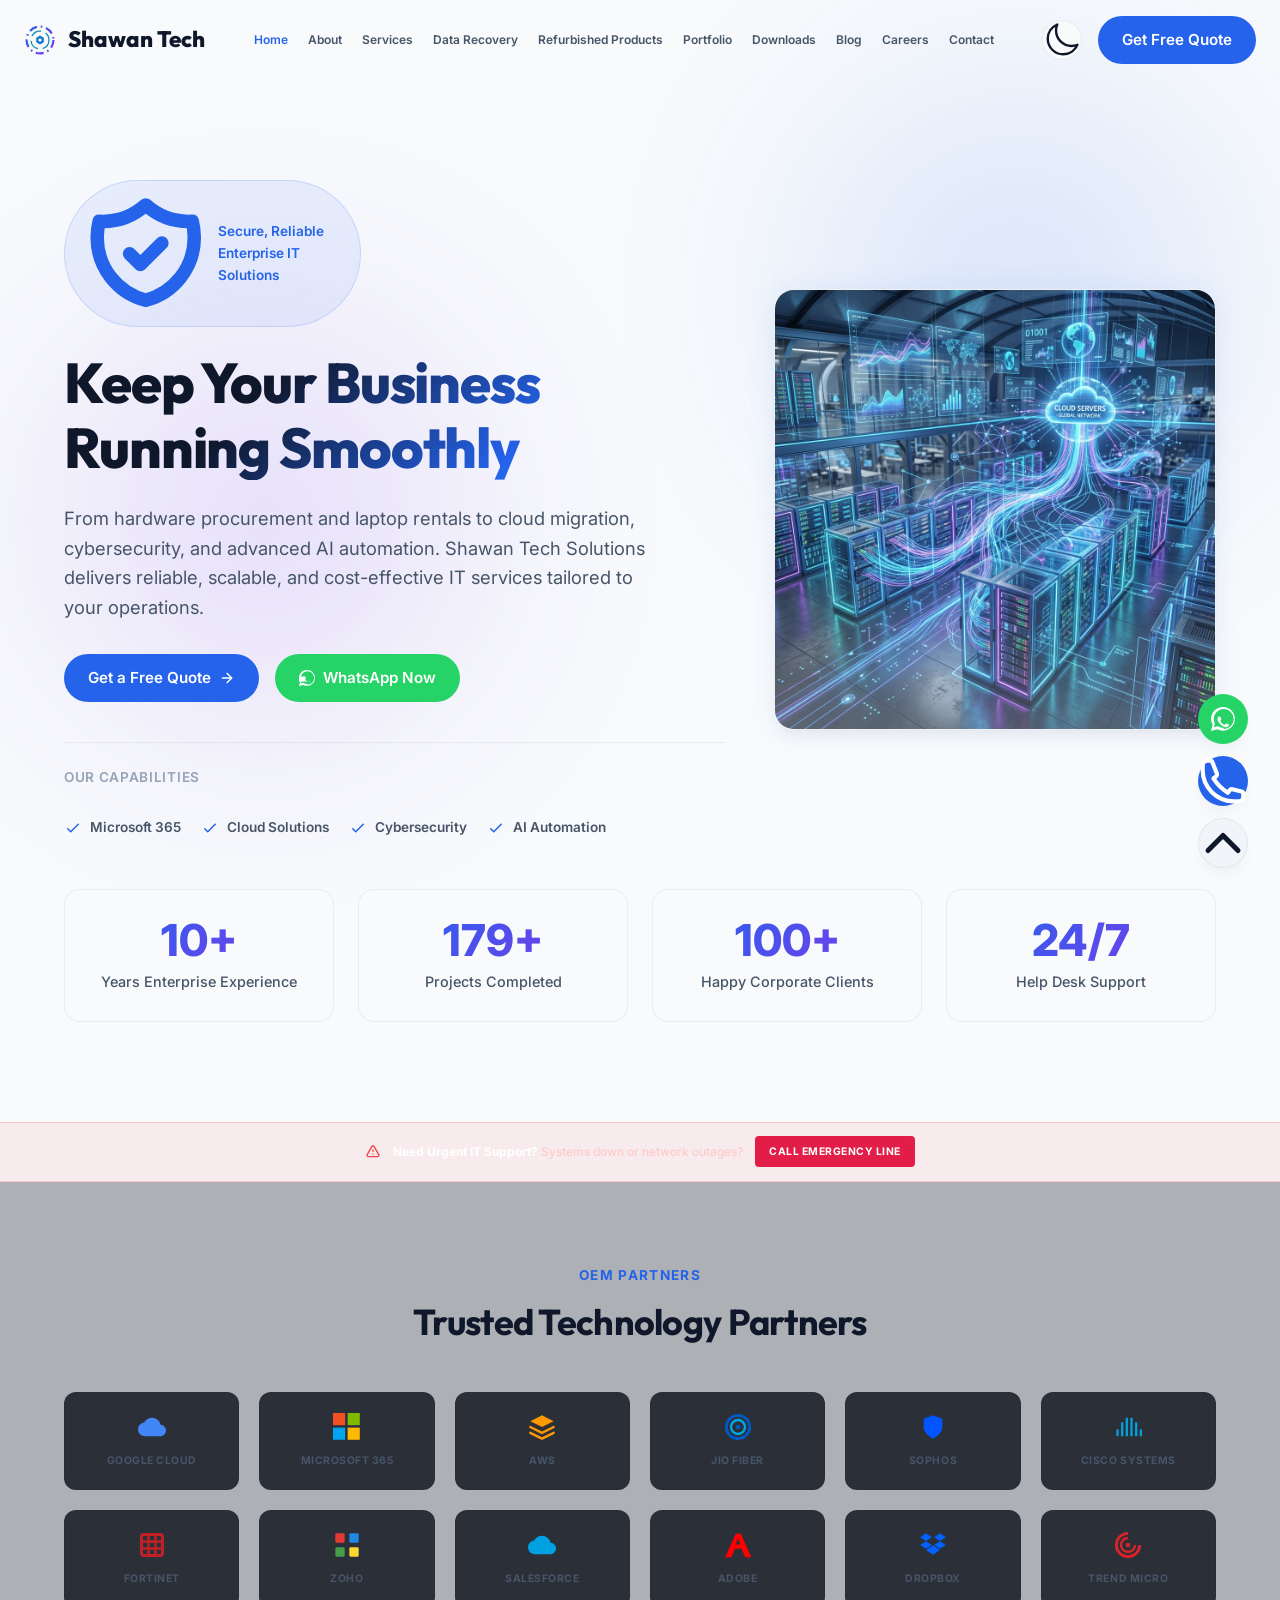
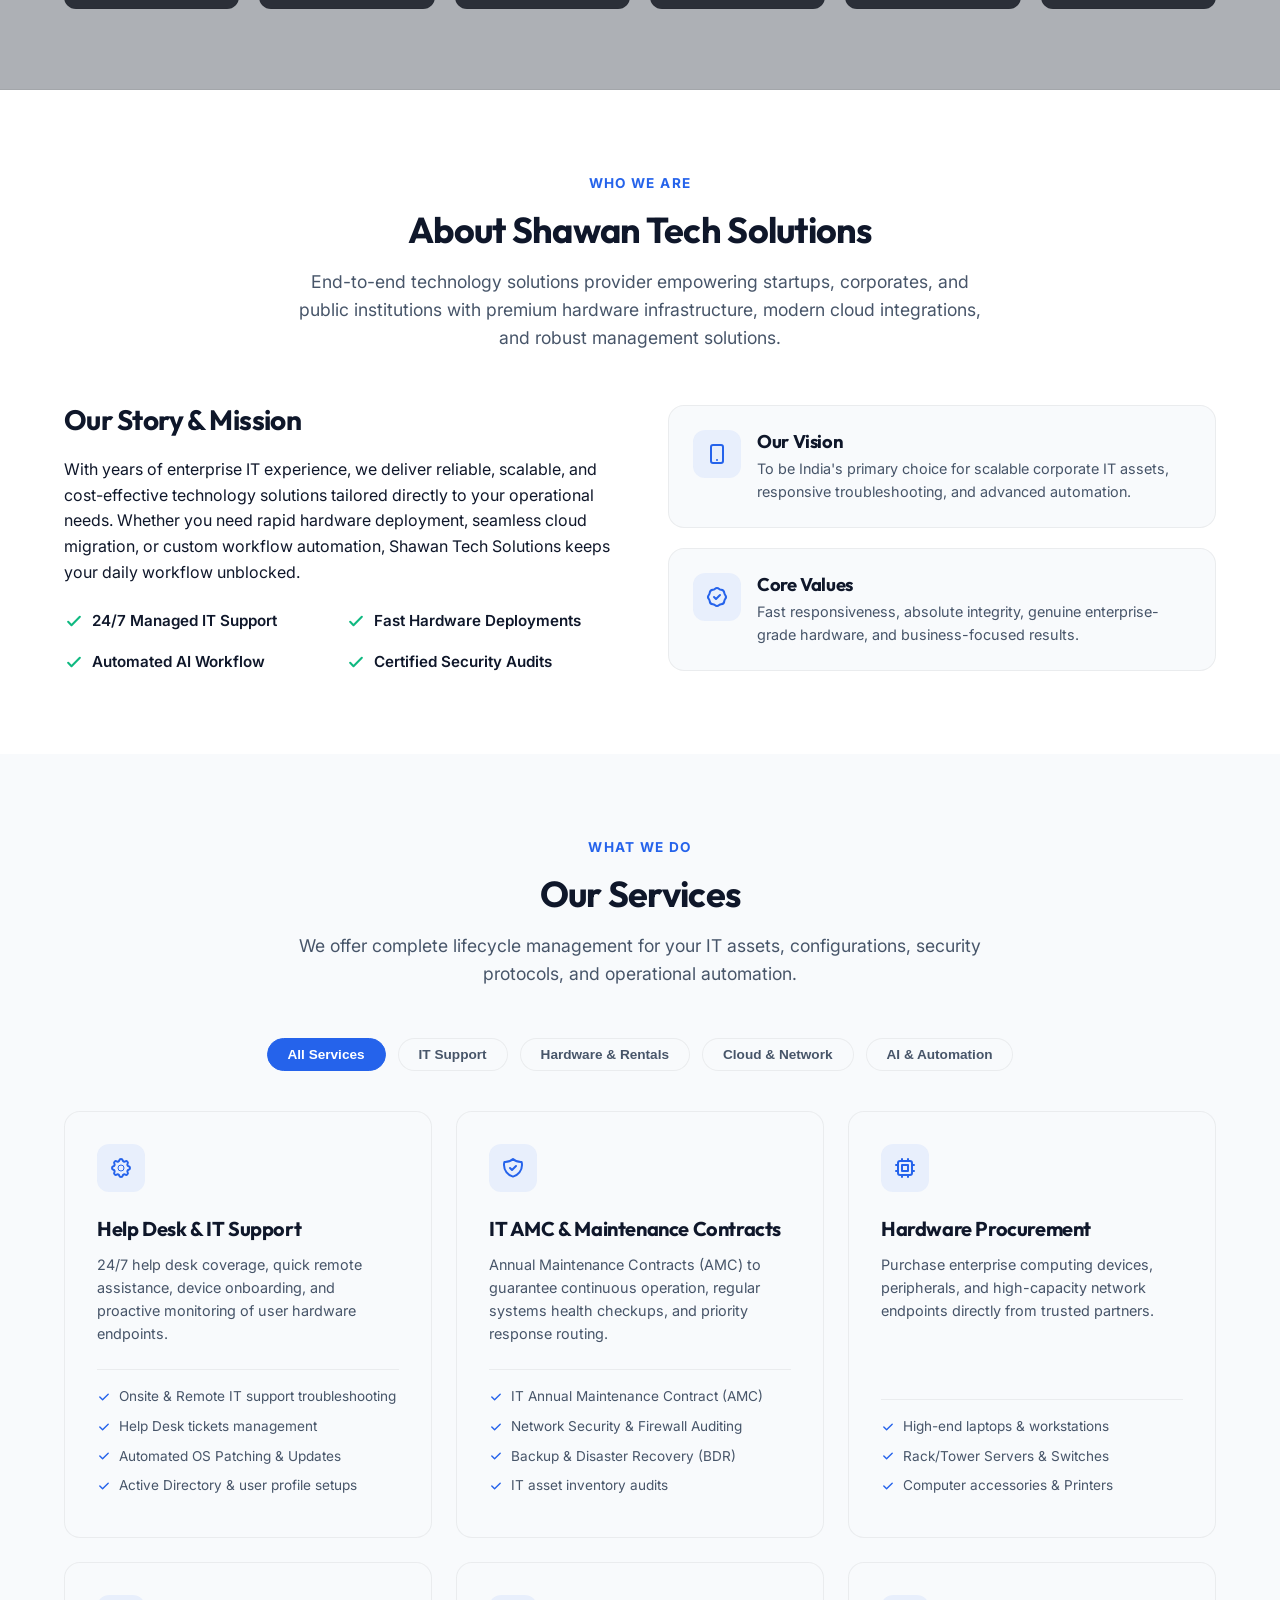
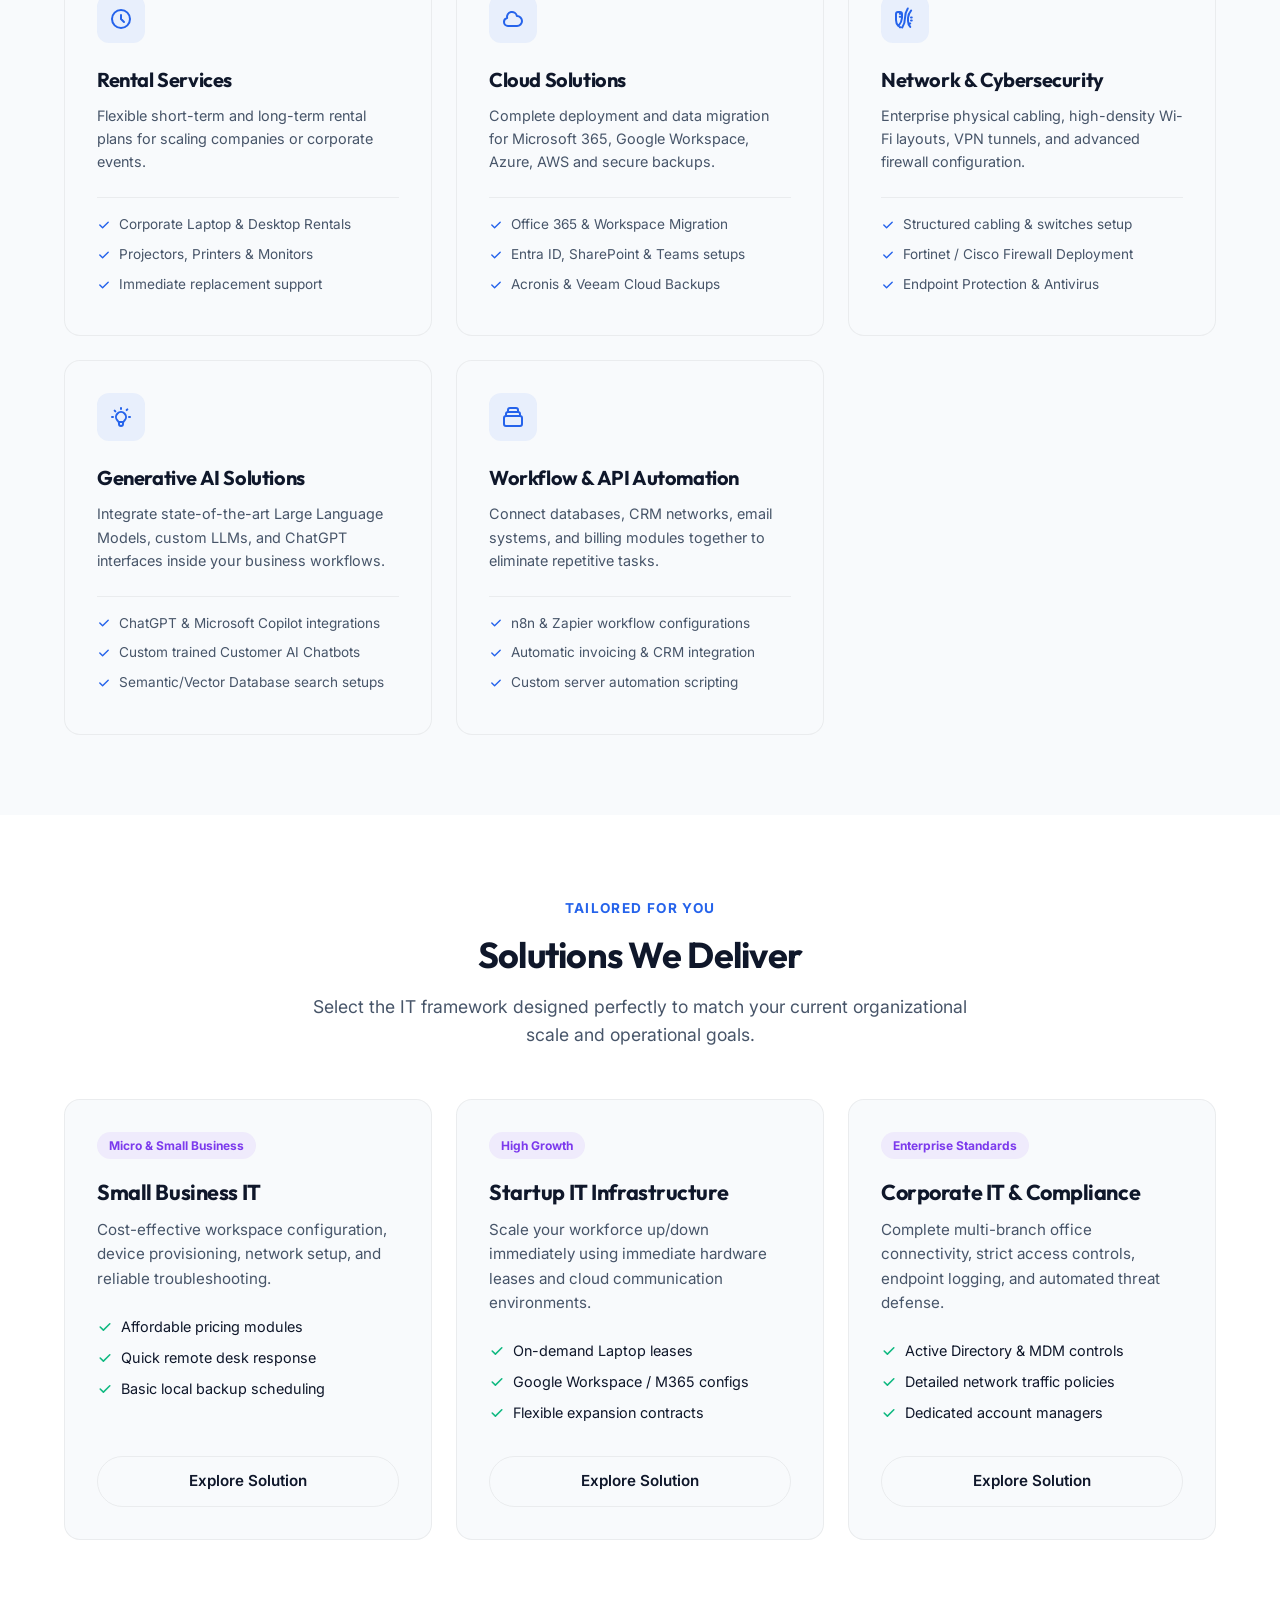
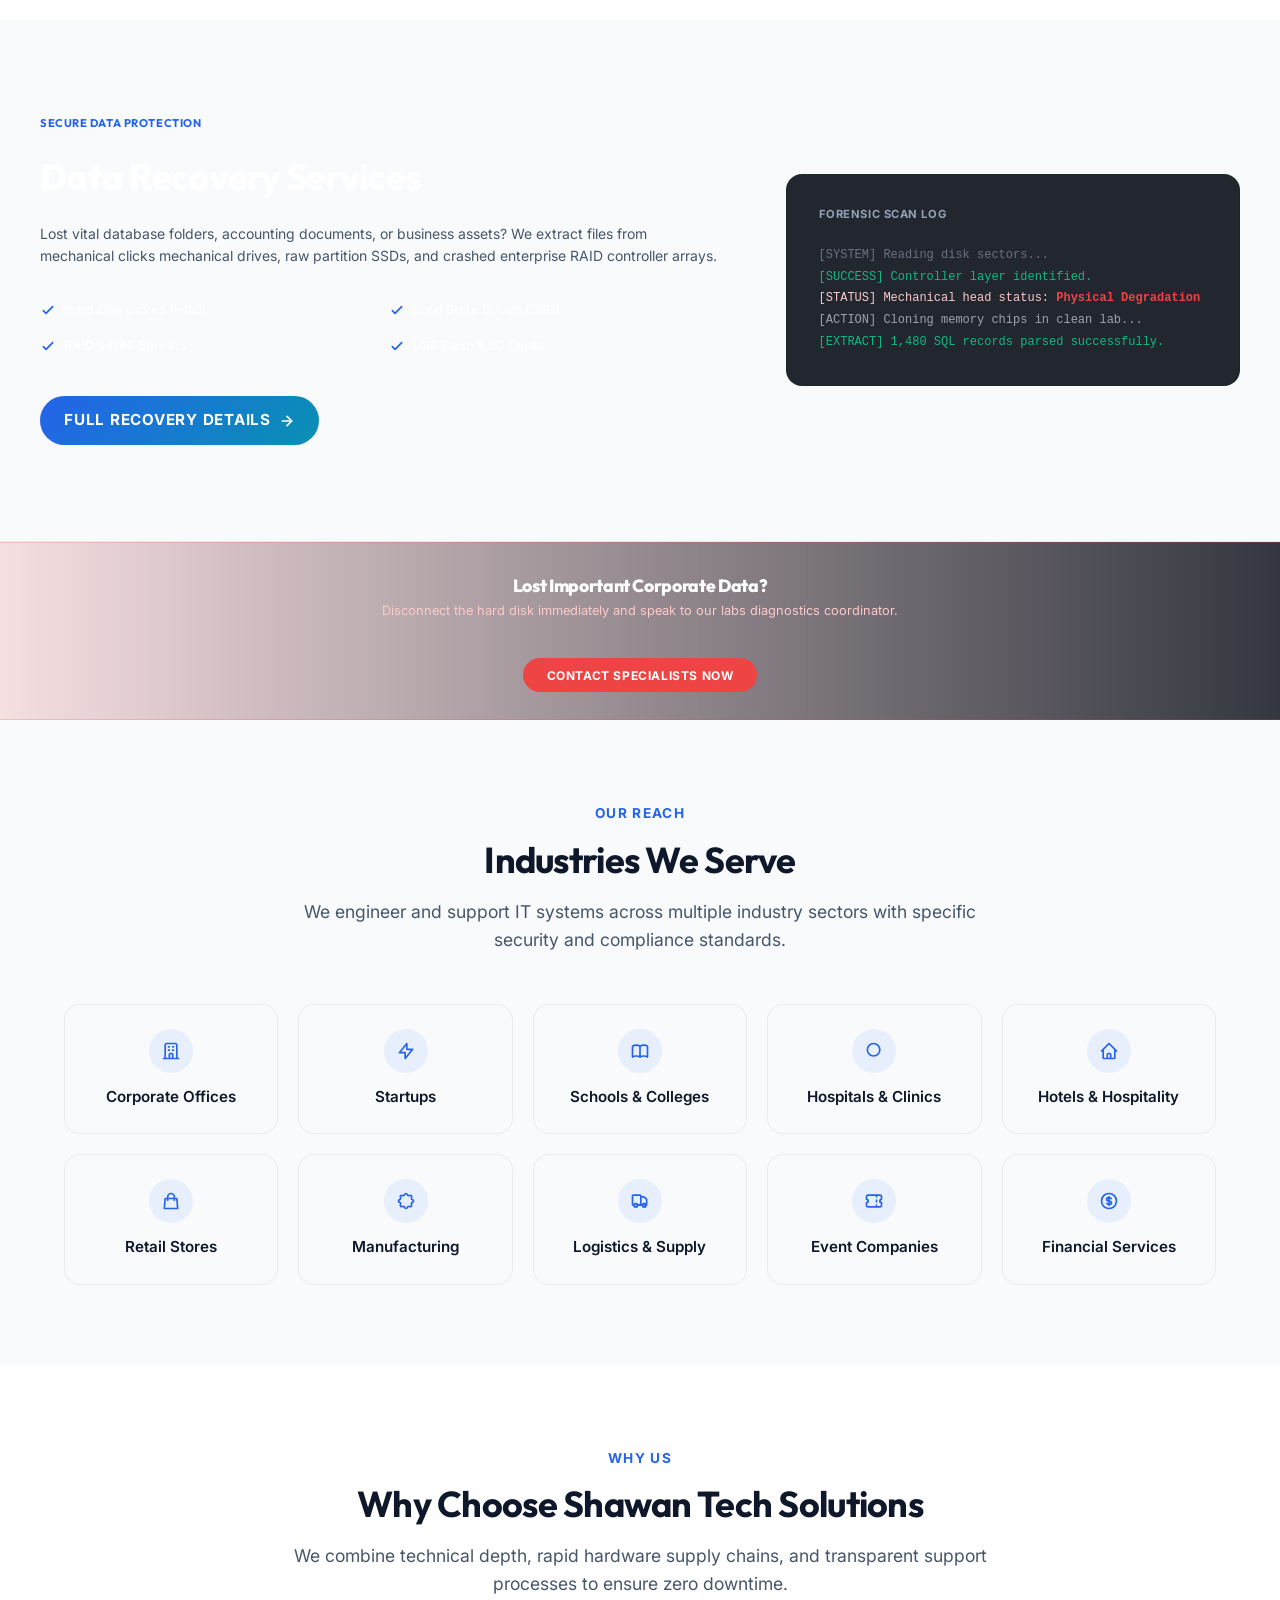
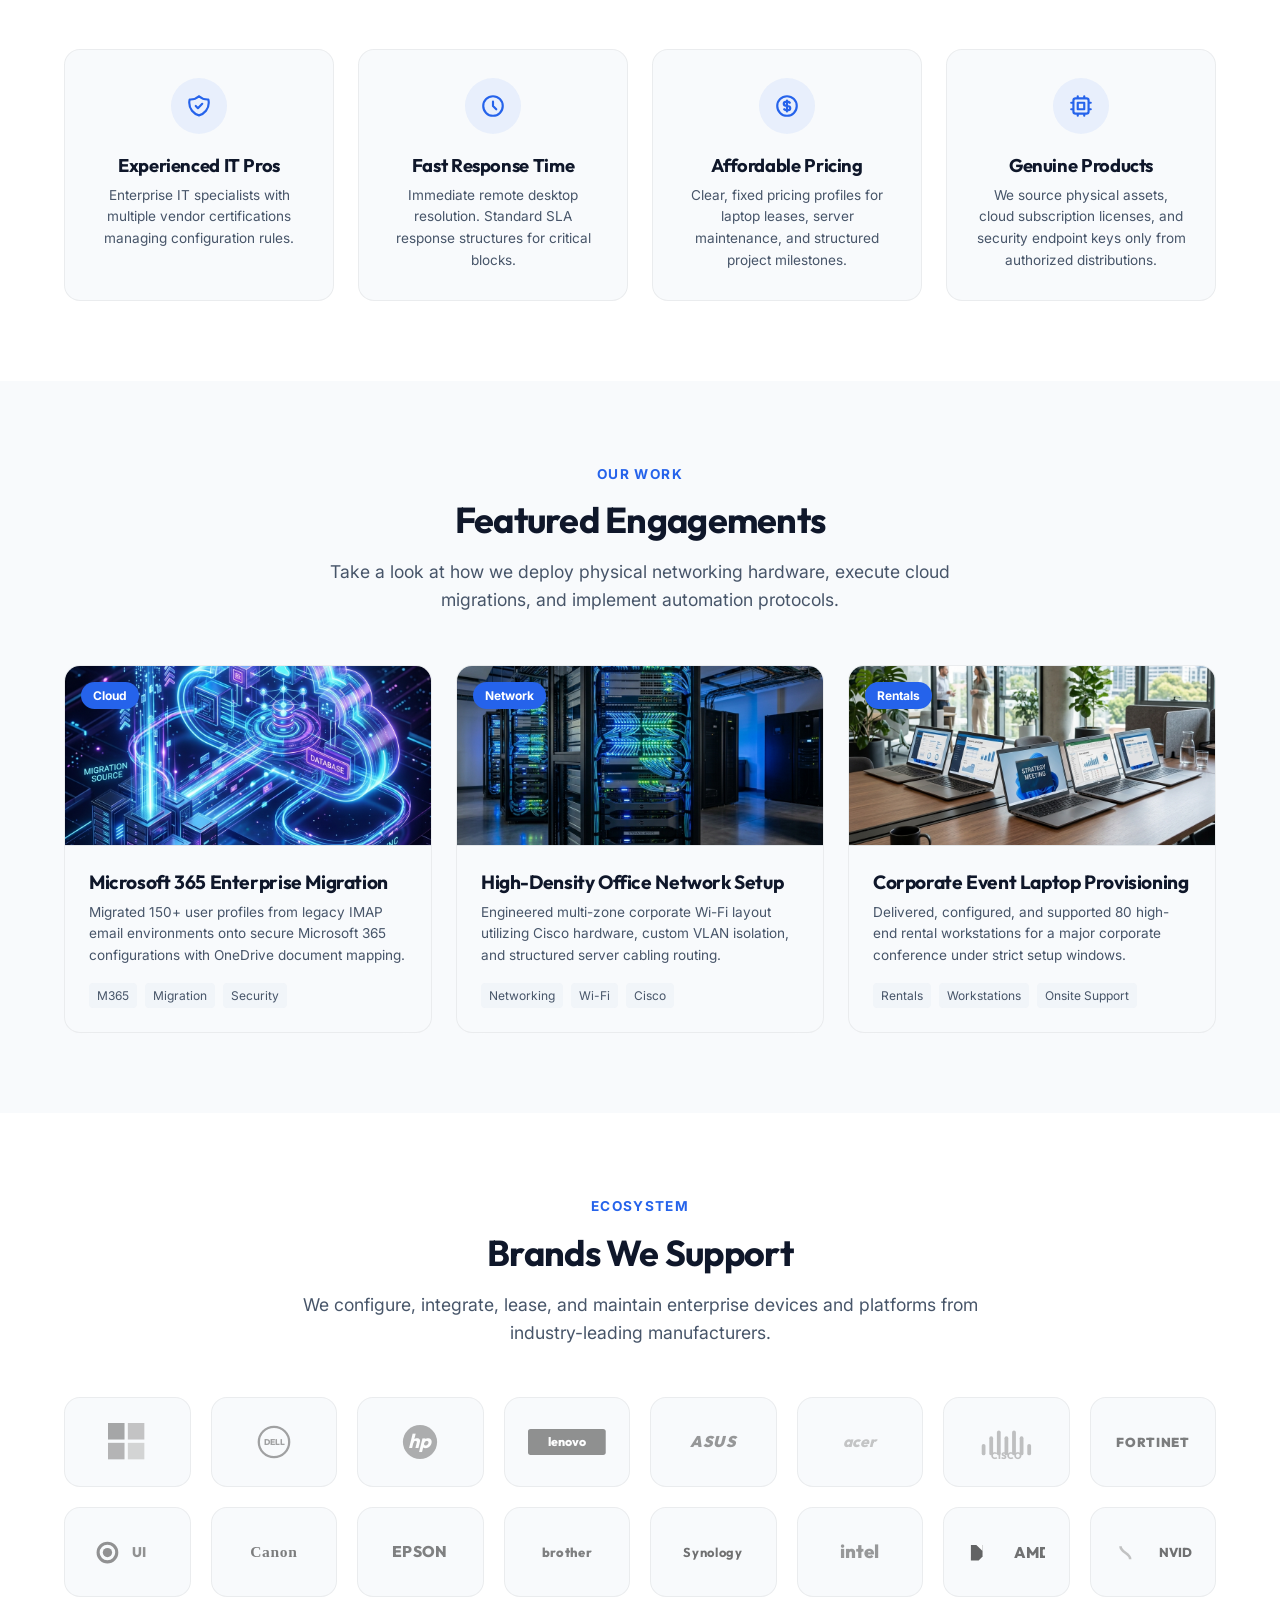
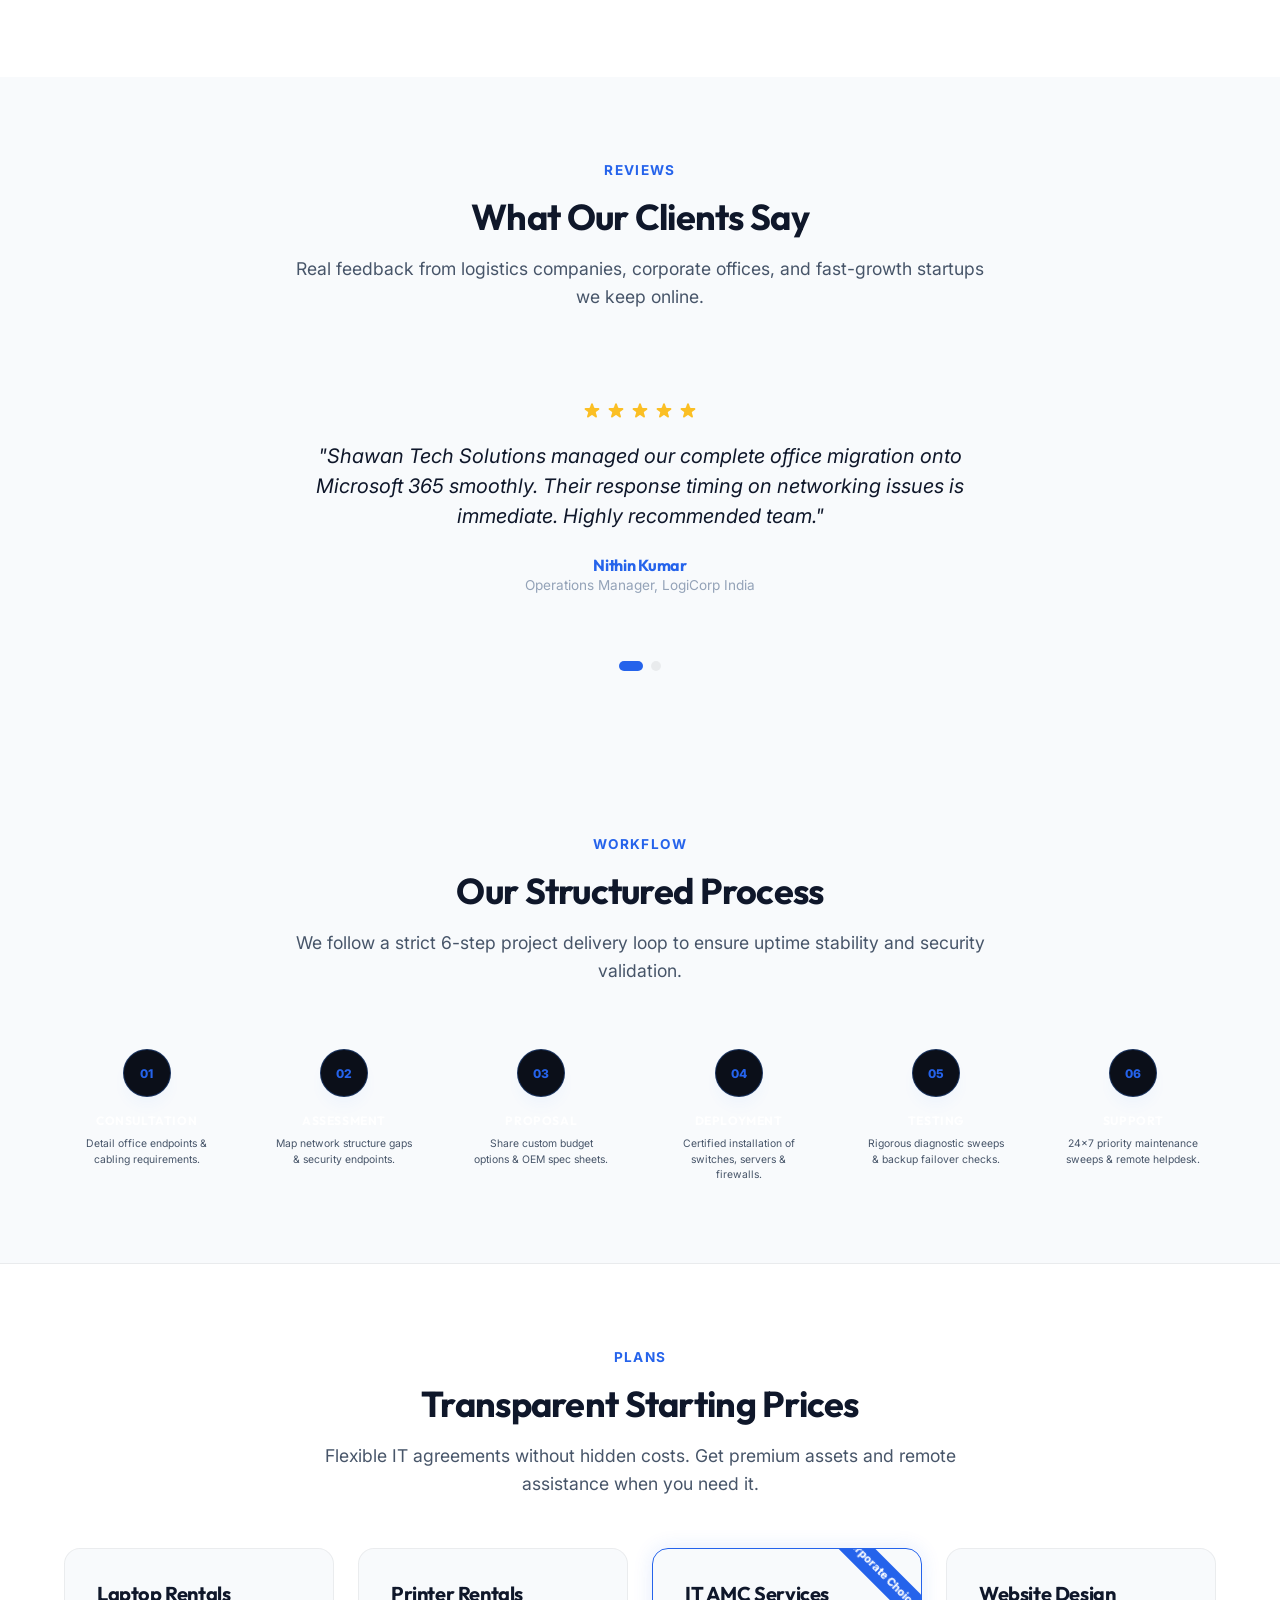
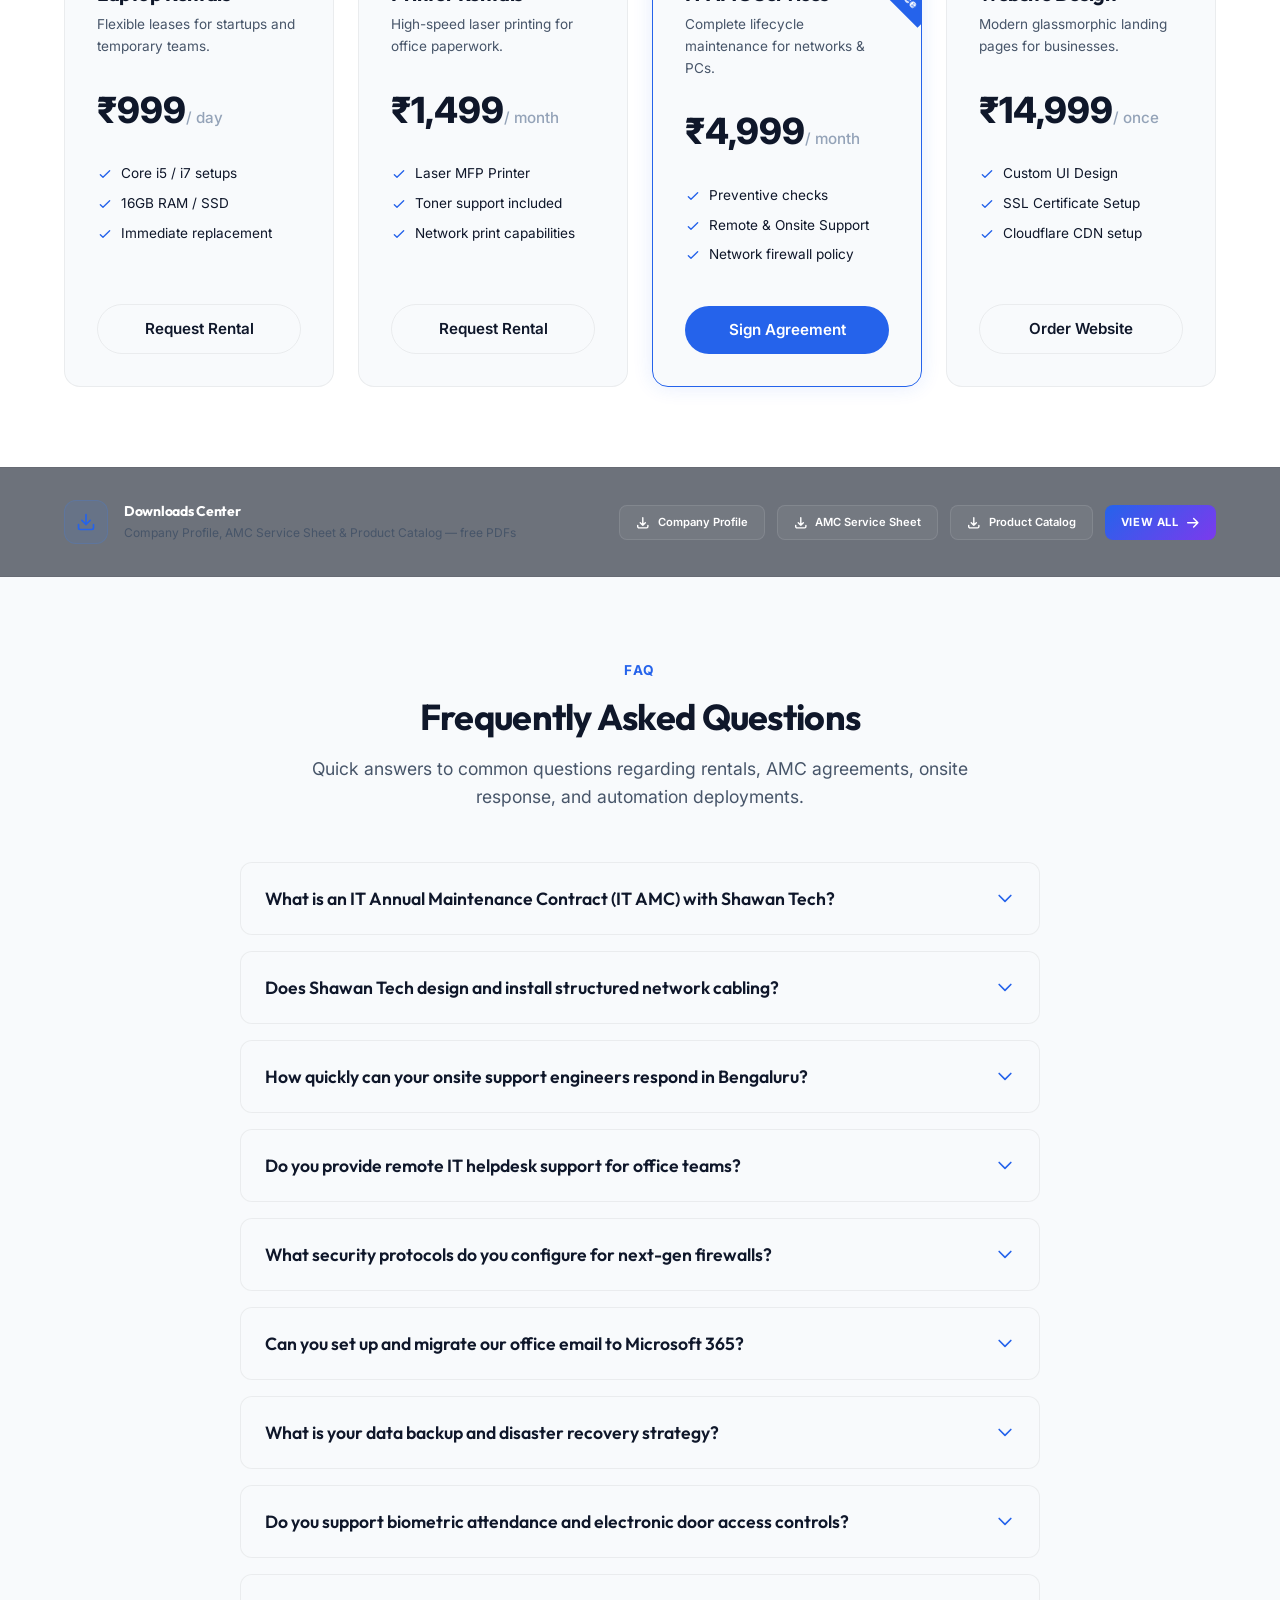
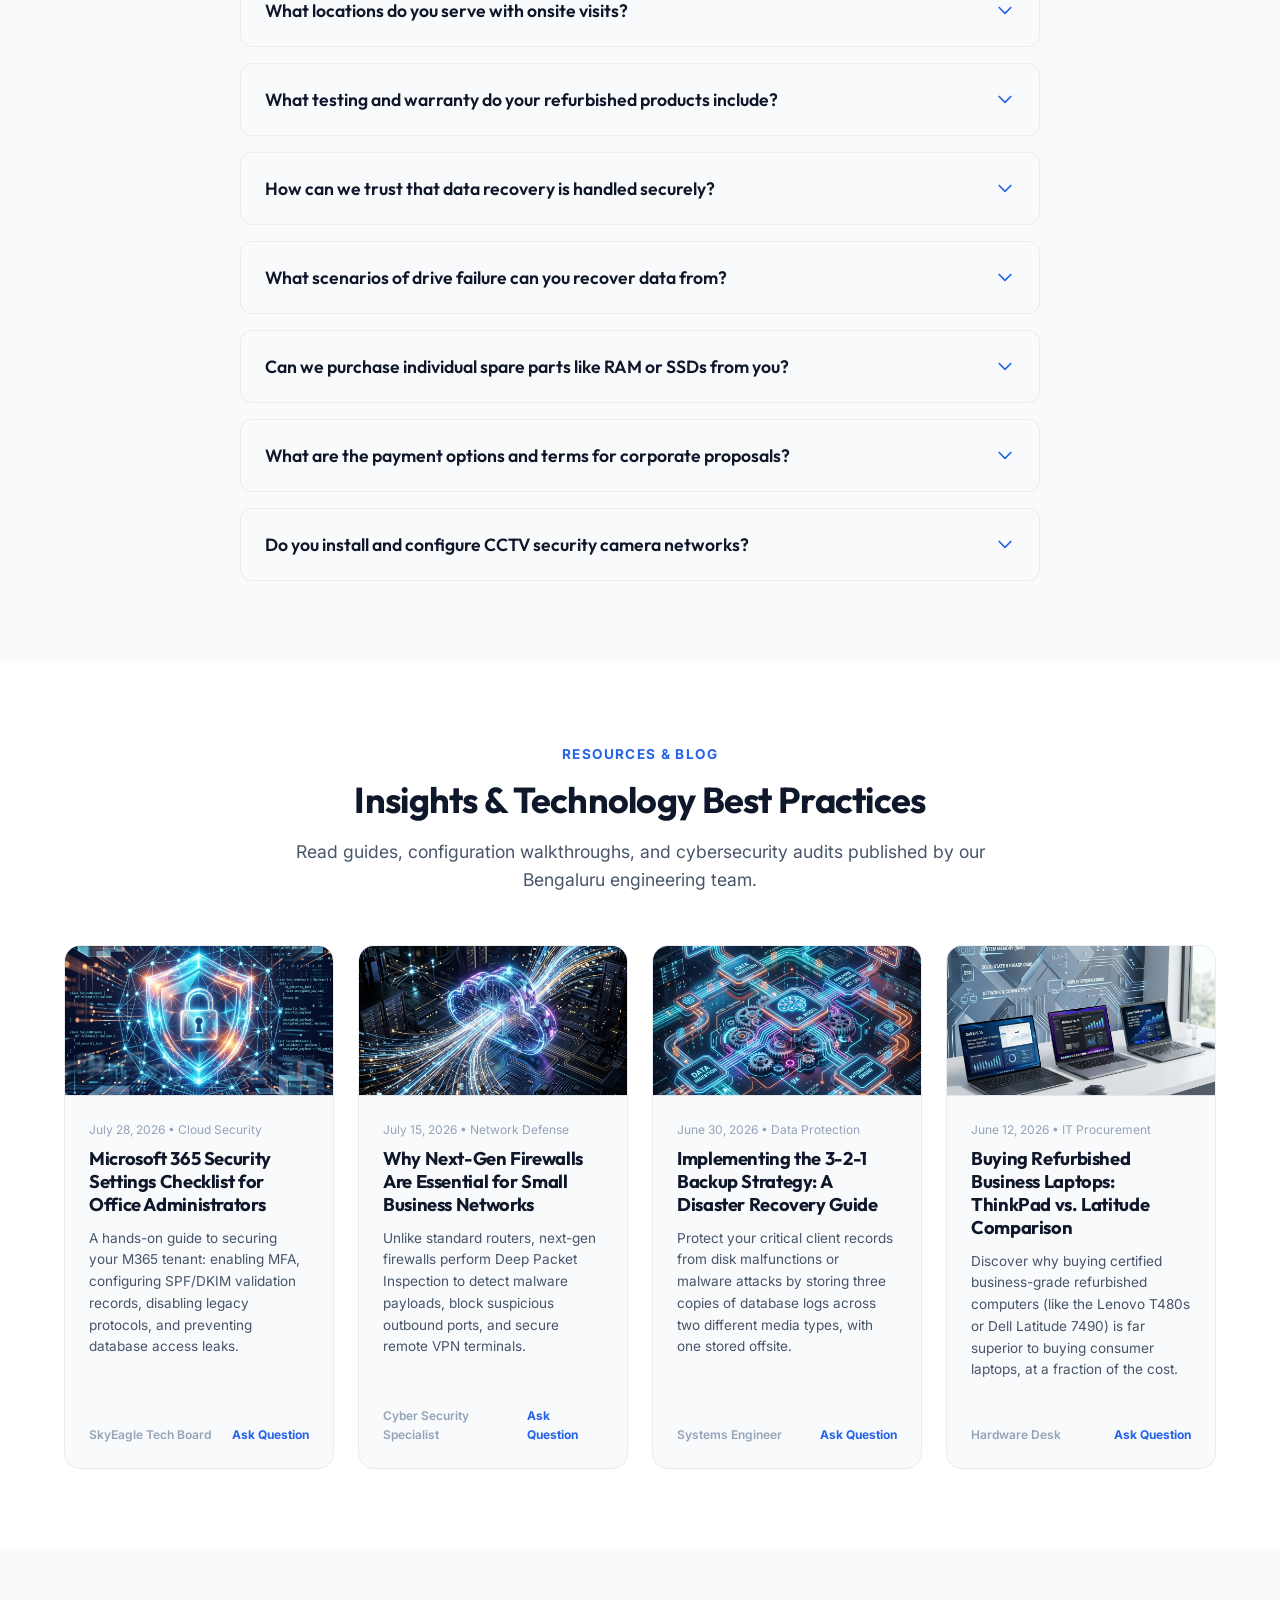
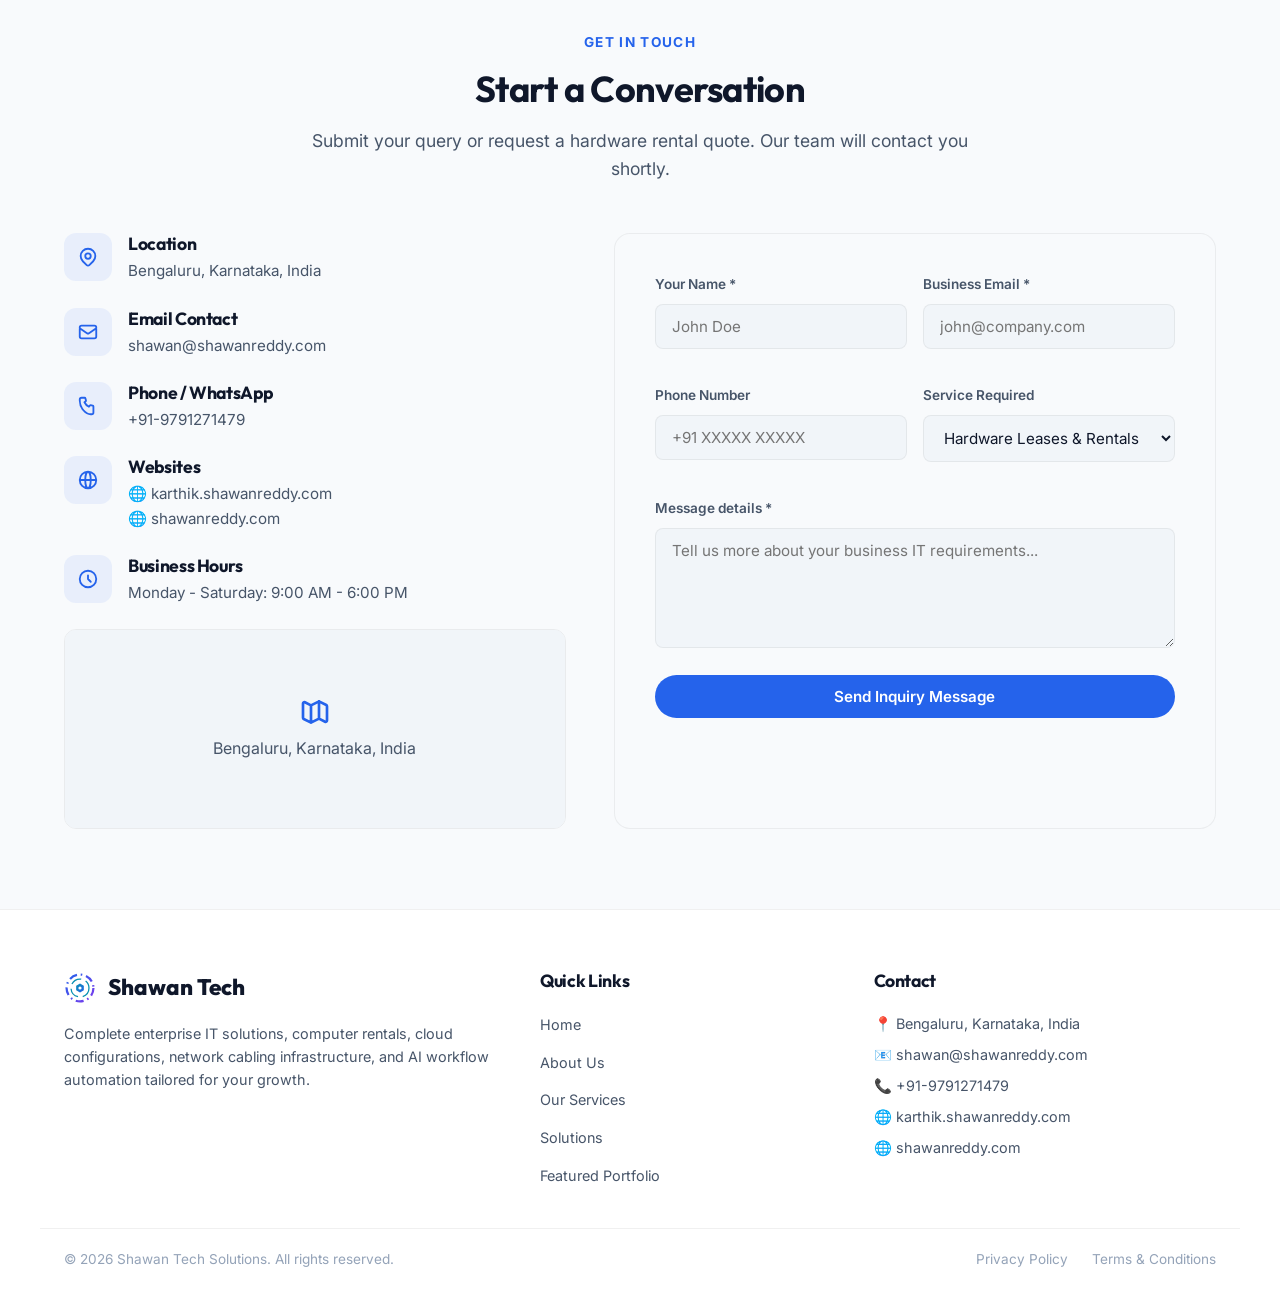
==== commit 0b46c0e3: "Convert navigation paths to explicit index.html files to ensure correct links when testing locally v" ====
--- a/index.html
+++ b/index.html
@@ -93,12 +93,12 @@
                 <a href="#home" class="active">Home</a>
                 <a href="#about">About</a>
                 <a href="#services">Services</a>
-                <a href="data-recovery/">Data Recovery</a>
-                <a href="refurbished-products/">Refurbished Products</a>
+                <a href="data-recovery/index.html">Data Recovery</a>
+                <a href="refurbished-products/index.html">Refurbished Products</a>
                 <a href="#portfolio">Portfolio</a>
                 <a href="#downloads">Downloads</a>
                 <a href="#blog">Blog</a>
-                <a href="careers/">Careers</a>
+                <a href="careers/index.html">Careers</a>
                 <a href="#contact">Contact</a>
             </nav>
             <div class="nav-actions">
@@ -120,12 +120,12 @@
         <a href="#home" class="mobile-link">Home</a>
         <a href="#about" class="mobile-link">About</a>
         <a href="#services" class="mobile-link">Services</a>
-        <a href="data-recovery/" class="mobile-link">Data Recovery</a>
-        <a href="refurbished-products/" class="mobile-link">Refurbished Products</a>
+        <a href="data-recovery/index.html" class="mobile-link">Data Recovery</a>
+        <a href="refurbished-products/index.html" class="mobile-link">Refurbished Products</a>
         <a href="#portfolio" class="mobile-link">Portfolio</a>
         <a href="#downloads" class="mobile-link">Downloads</a>
         <a href="#blog" class="mobile-link">Blog</a>
-        <a href="careers/" class="mobile-link">Careers</a>
+        <a href="careers/index.html" class="mobile-link">Careers</a>
         <a href="#contact" class="mobile-link">Contact</a>
         <div style="margin-top: 2rem; display: flex; flex-direction: column; gap: 1rem;">
             <a href="#contact" class="btn btn-primary" style="text-align: center;">Get Free Quote</a>
@@ -597,7 +597,7 @@
                         </div>
                     </div>
 
-                    <a href="data-recovery/" class="btn btn-primary" style="background-image: linear-gradient(135deg, var(--primary), var(--secondary)); border: none; font-weight: 700; text-transform: uppercase; letter-spacing: 0.05em; display: inline-flex; align-items: center; gap: 0.5rem; border-radius: 2rem;">
+                    <a href="data-recovery/index.html" class="btn btn-primary" style="background-image: linear-gradient(135deg, var(--primary), var(--secondary)); border: none; font-weight: 700; text-transform: uppercase; letter-spacing: 0.05em; display: inline-flex; align-items: center; gap: 0.5rem; border-radius: 2rem;">
                         Full Recovery Details
                         <svg xmlns="http://www.w3.org/2000/svg" width="16" height="16" fill="none" stroke="currentColor" stroke-width="2.5" viewBox="0 0 24 24" stroke-linecap="round" stroke-linejoin="round"><line x1="5" y1="12" x2="19" y2="12"></line><polyline points="12 5 19 12 12 19"></polyline></svg>
                     </a>
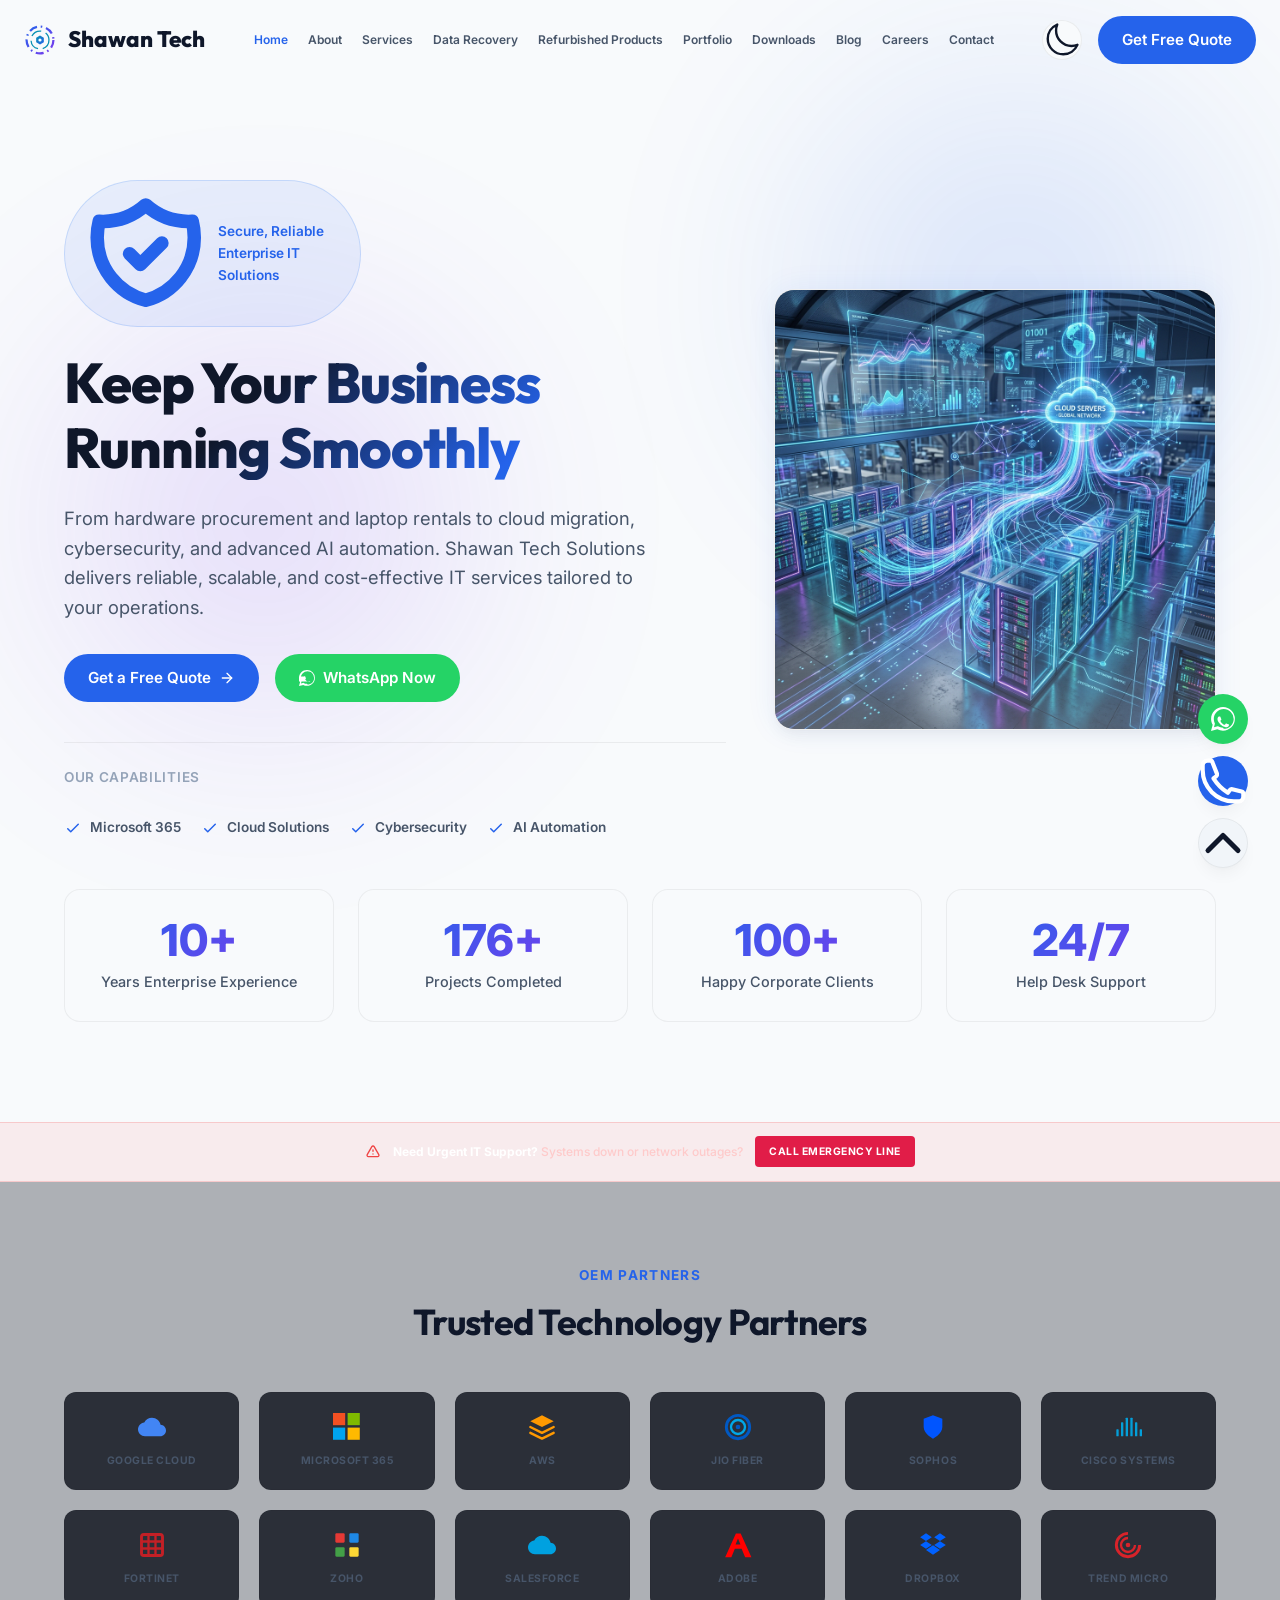
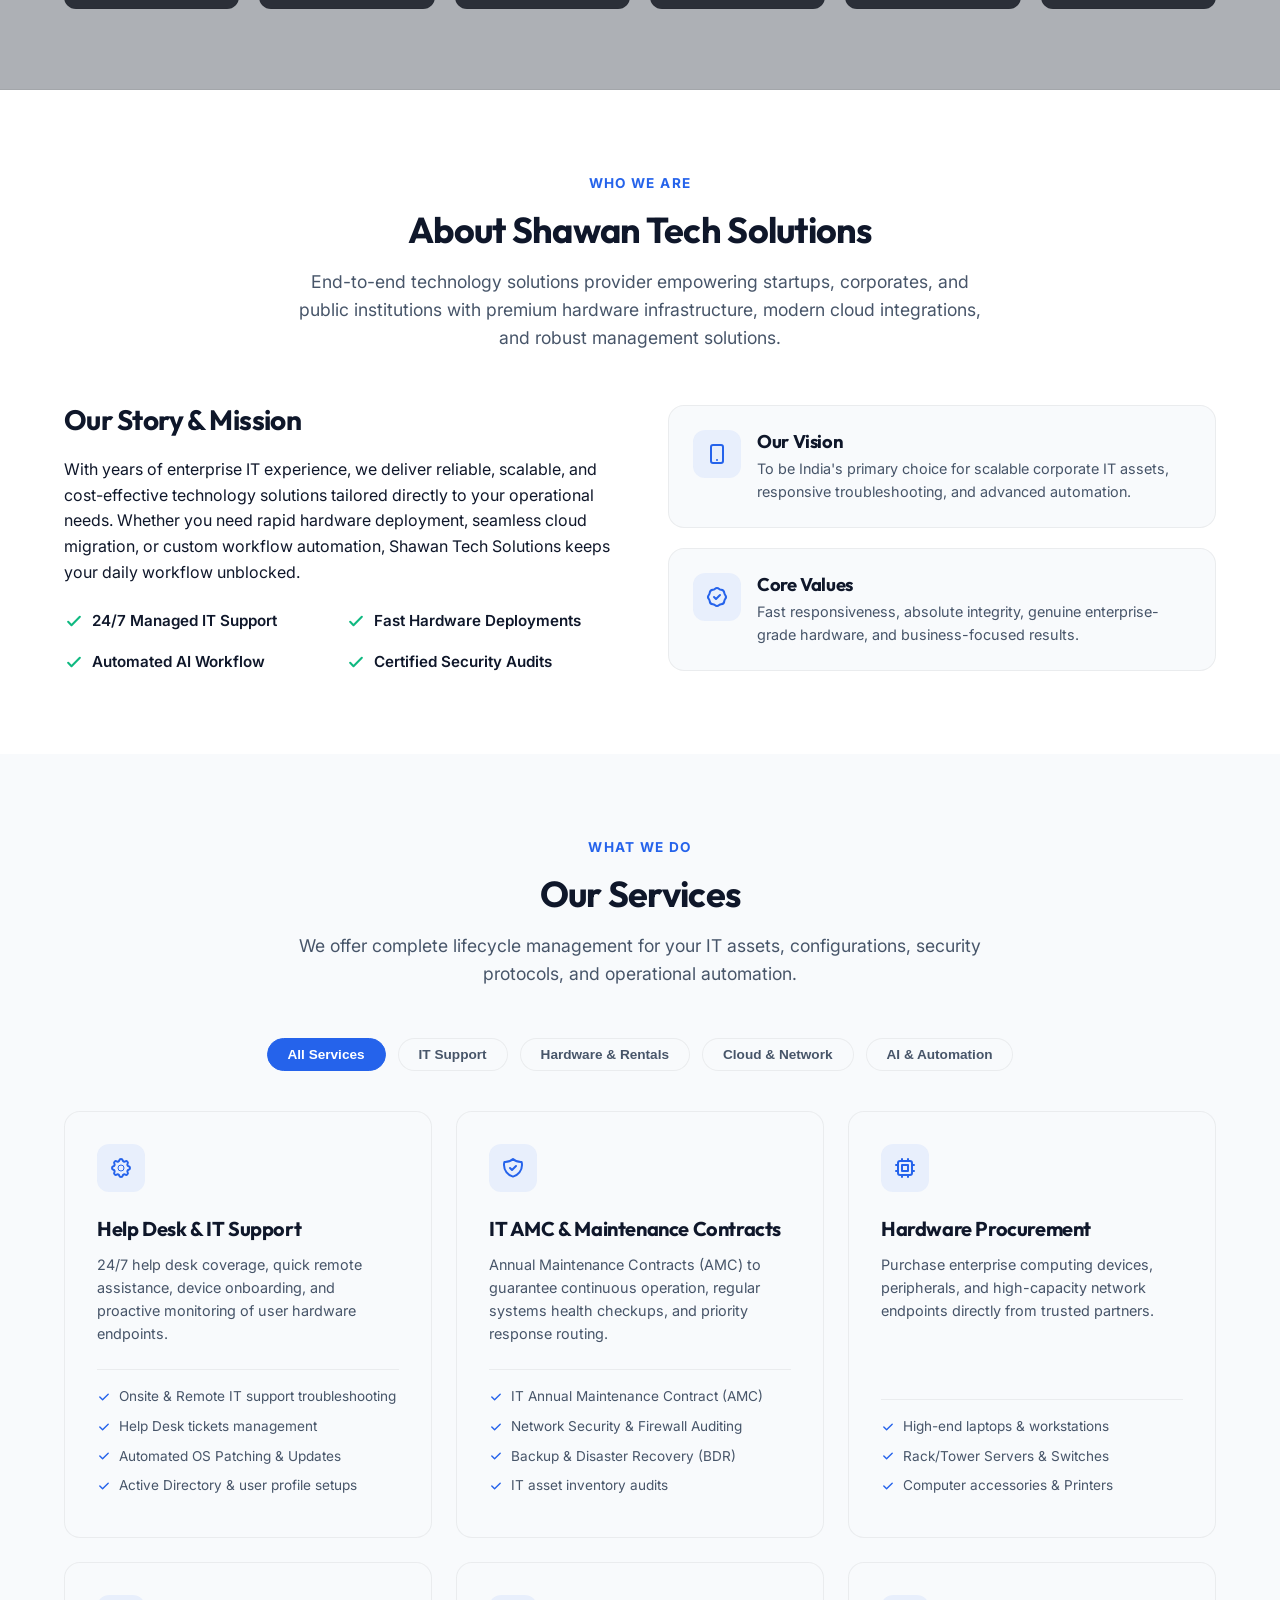
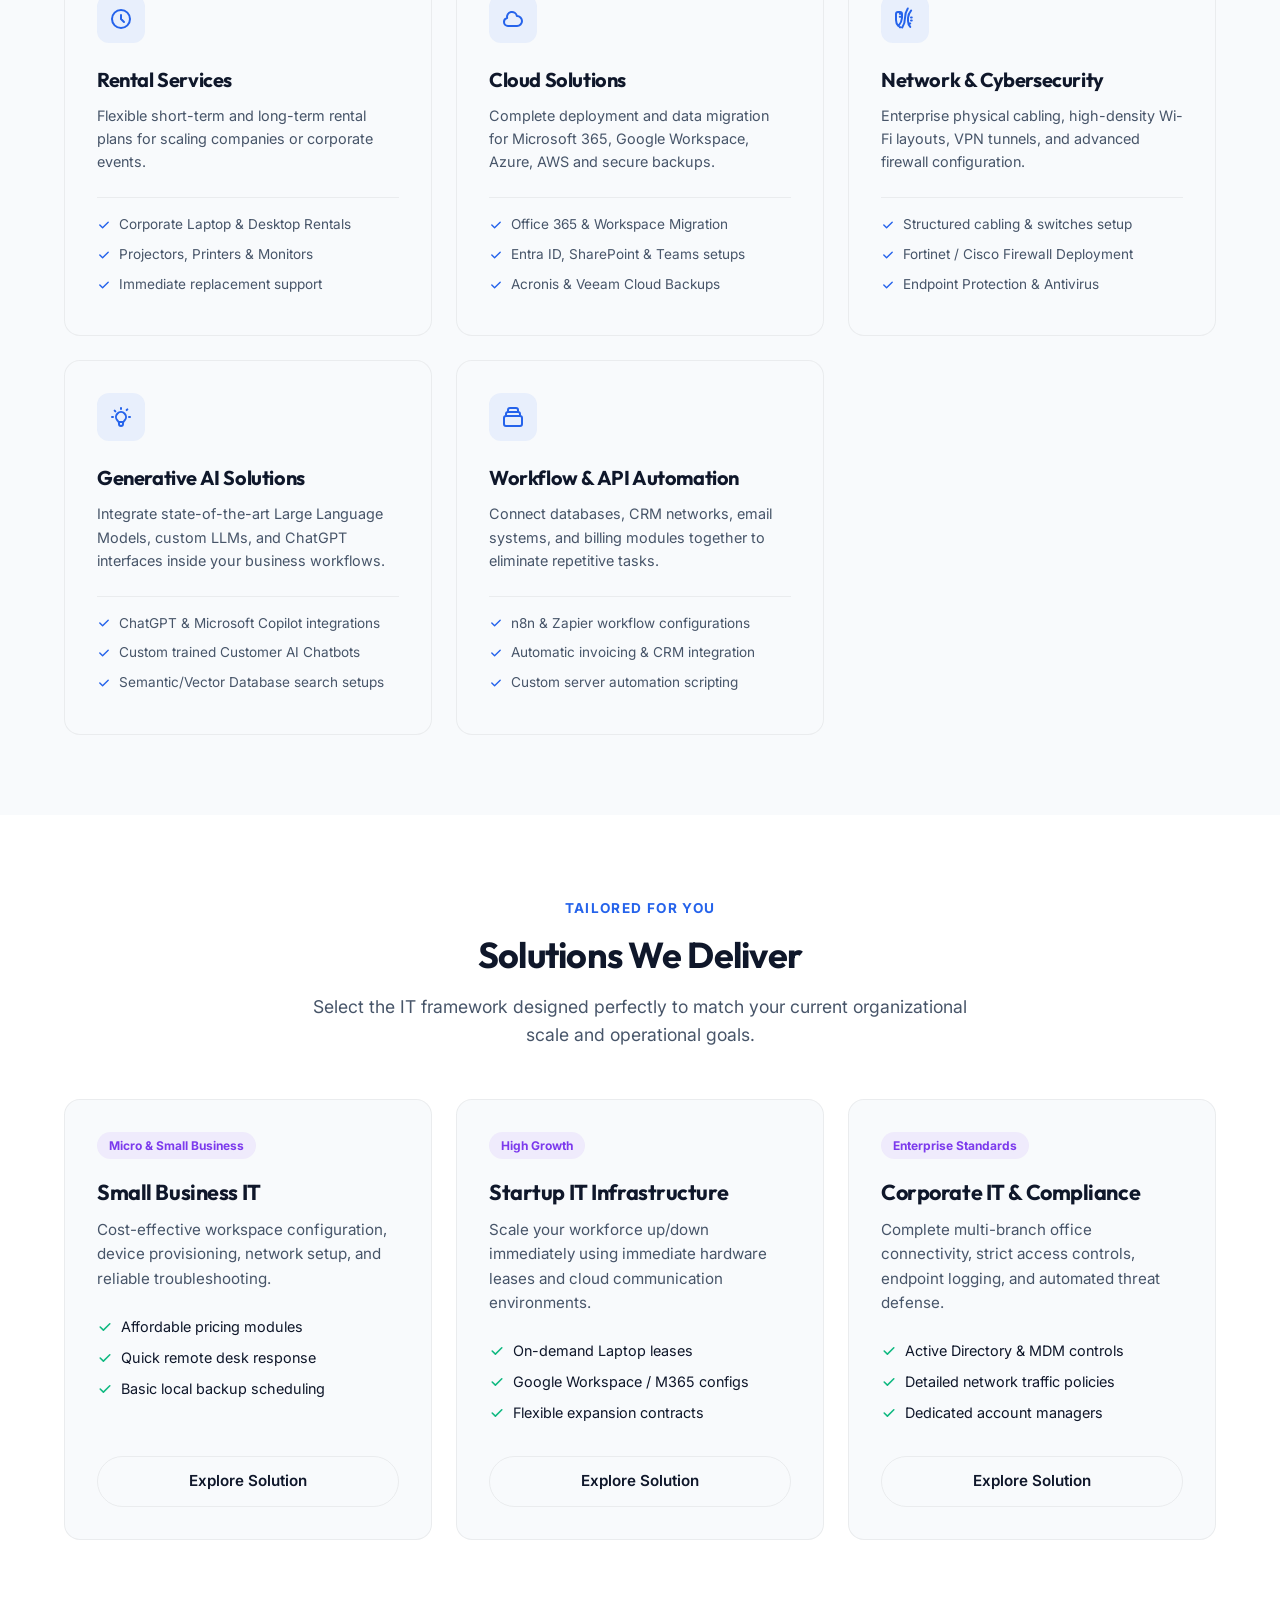
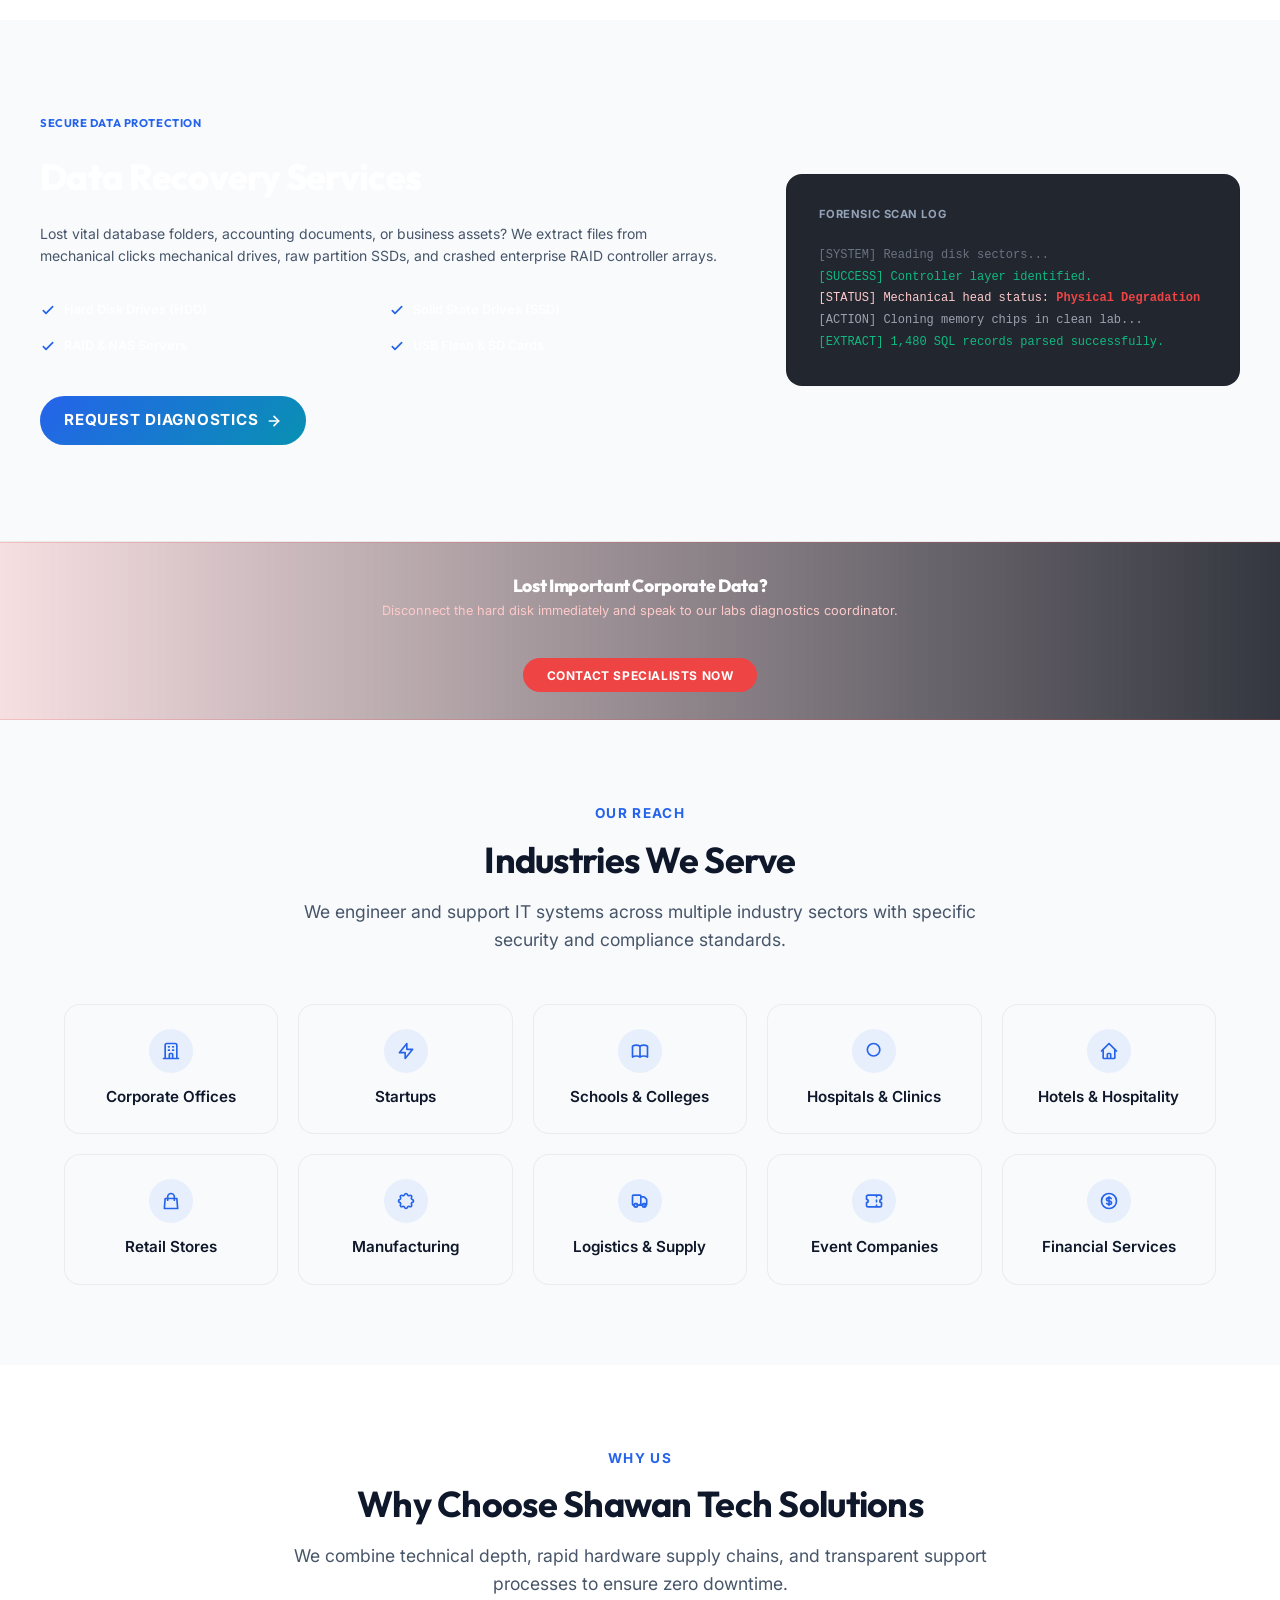
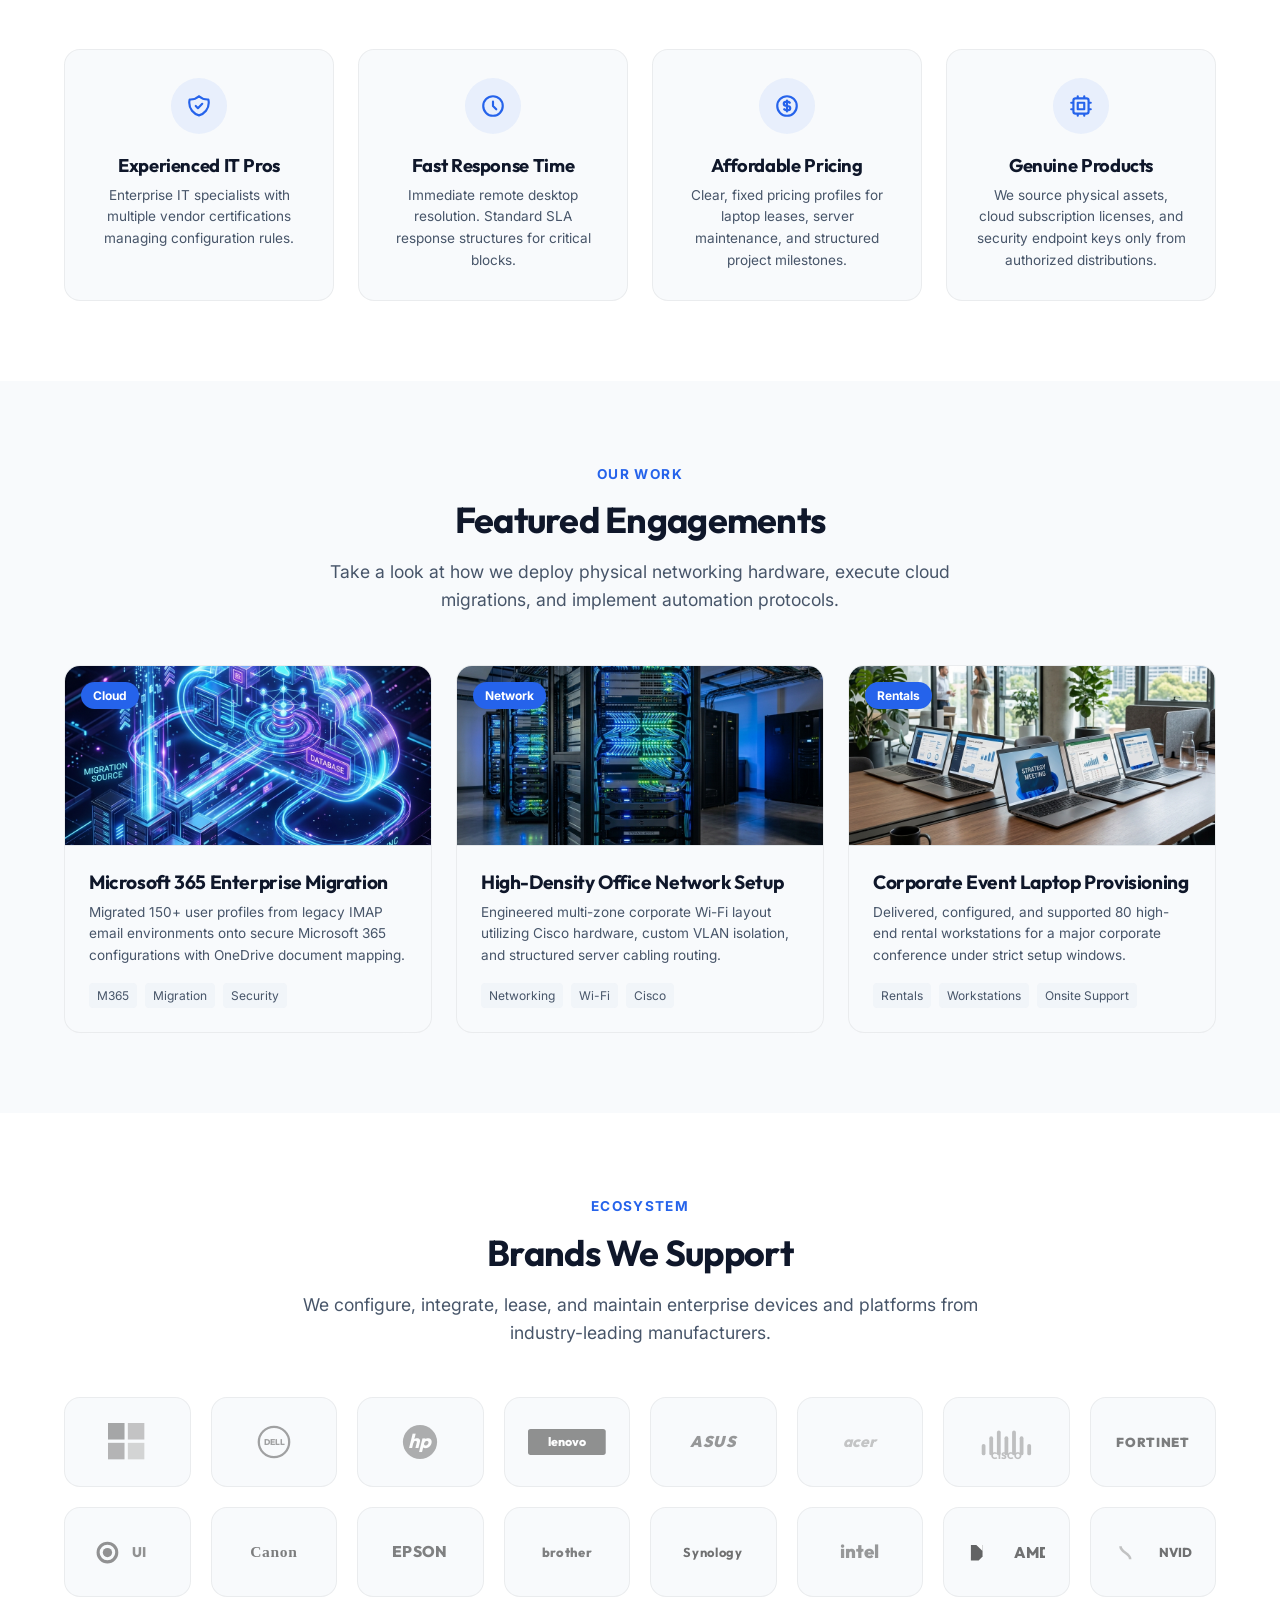
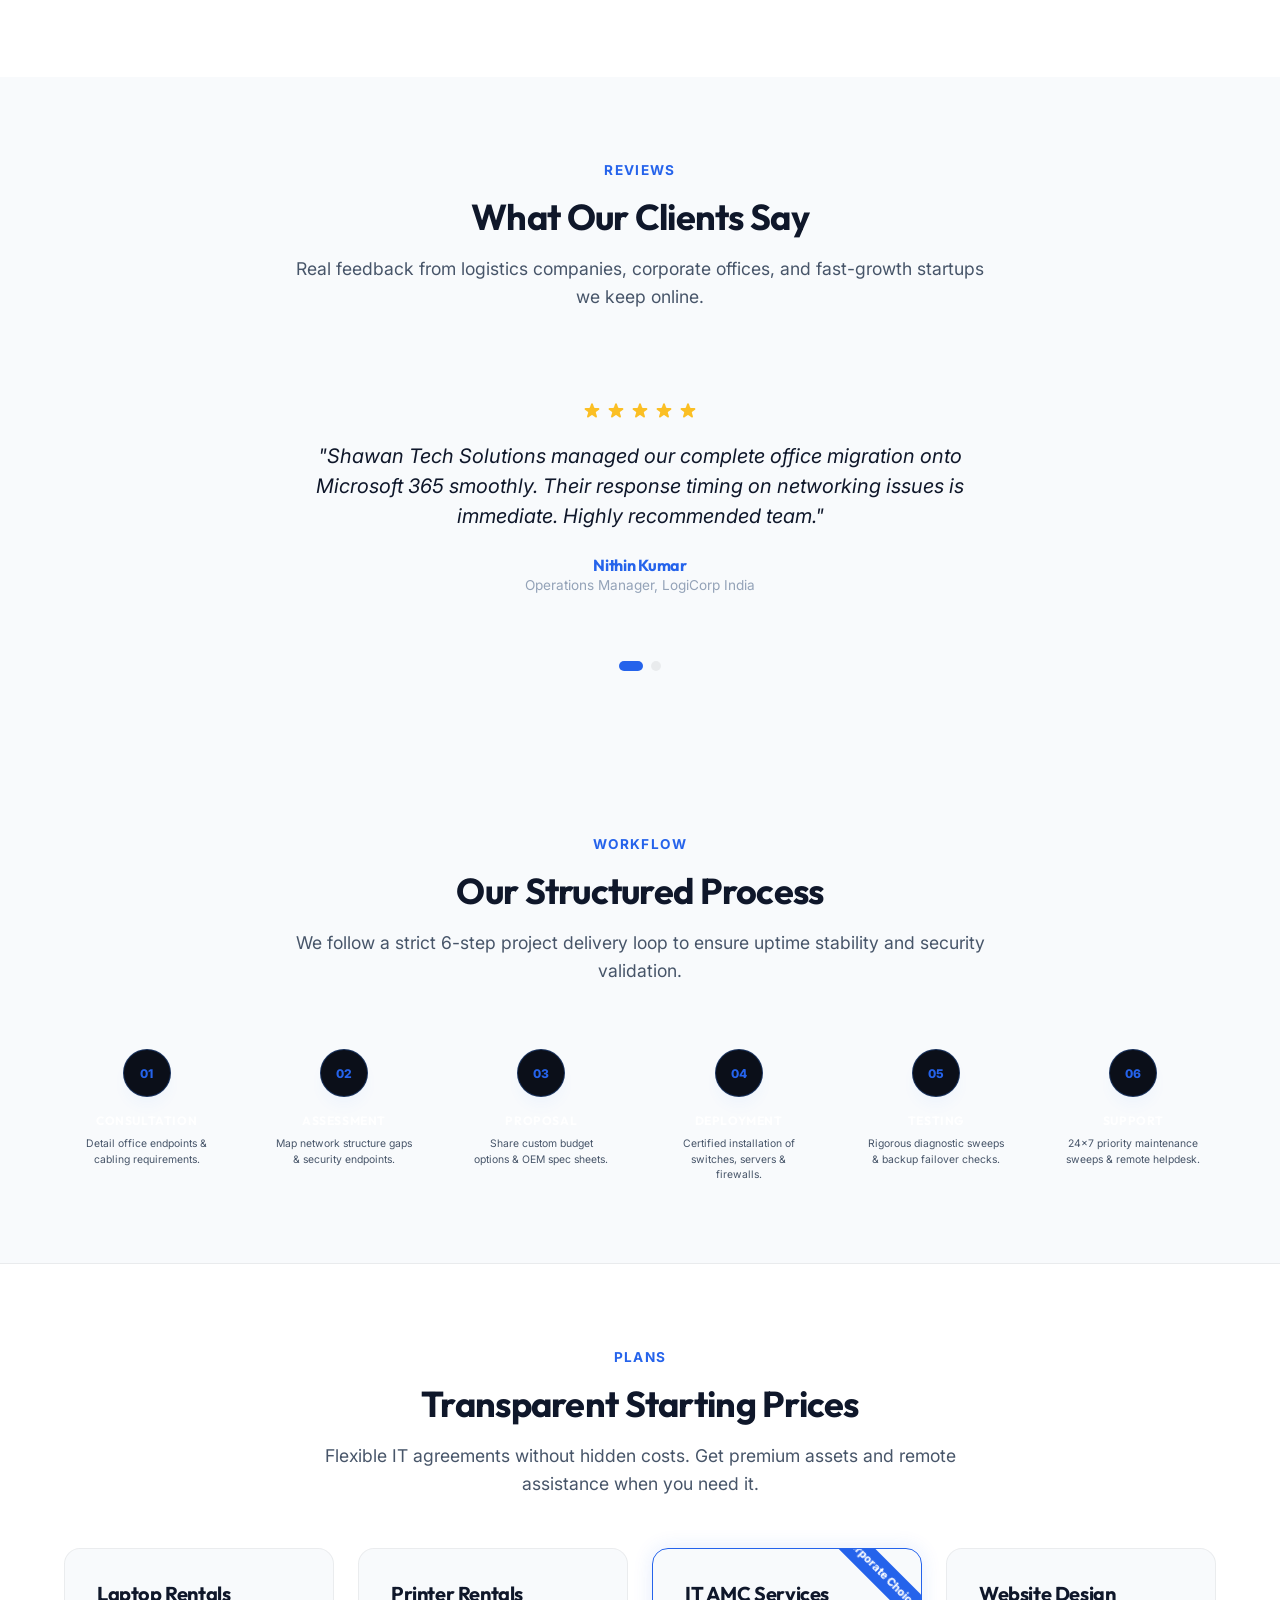
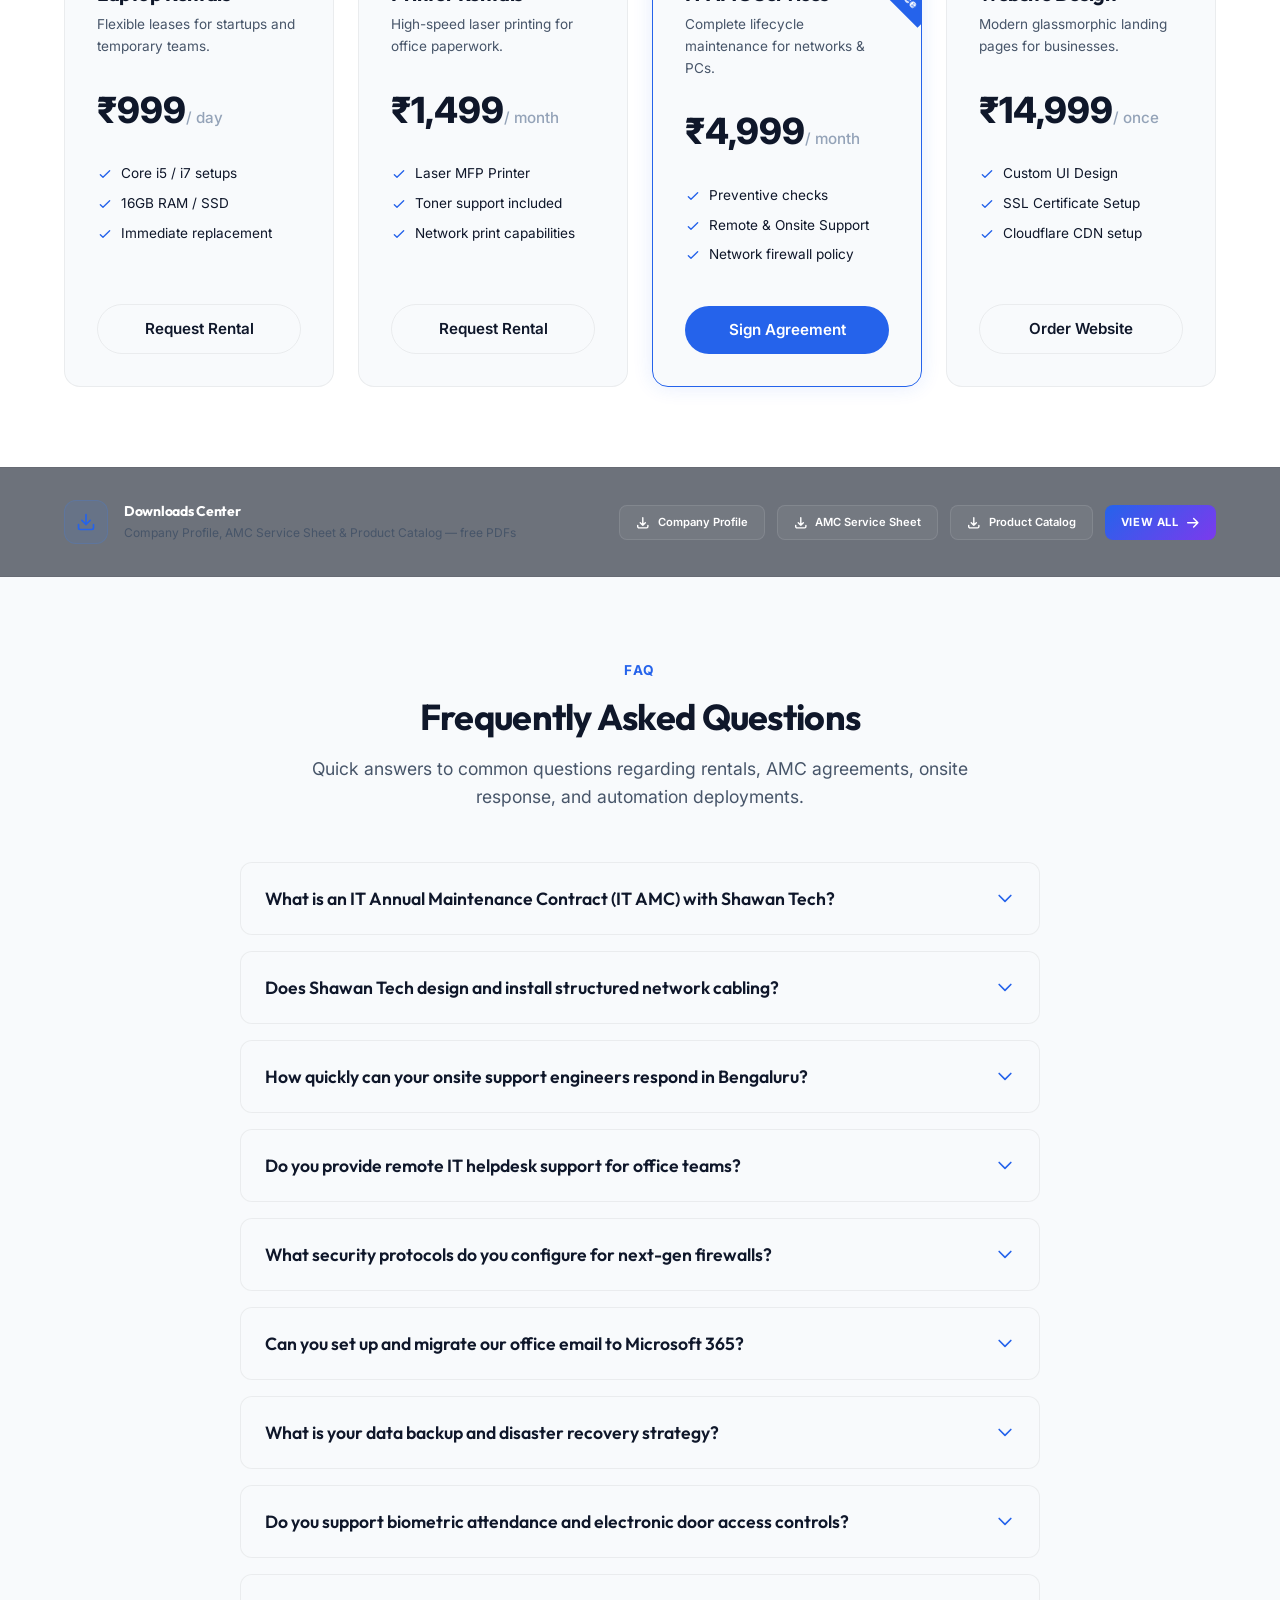
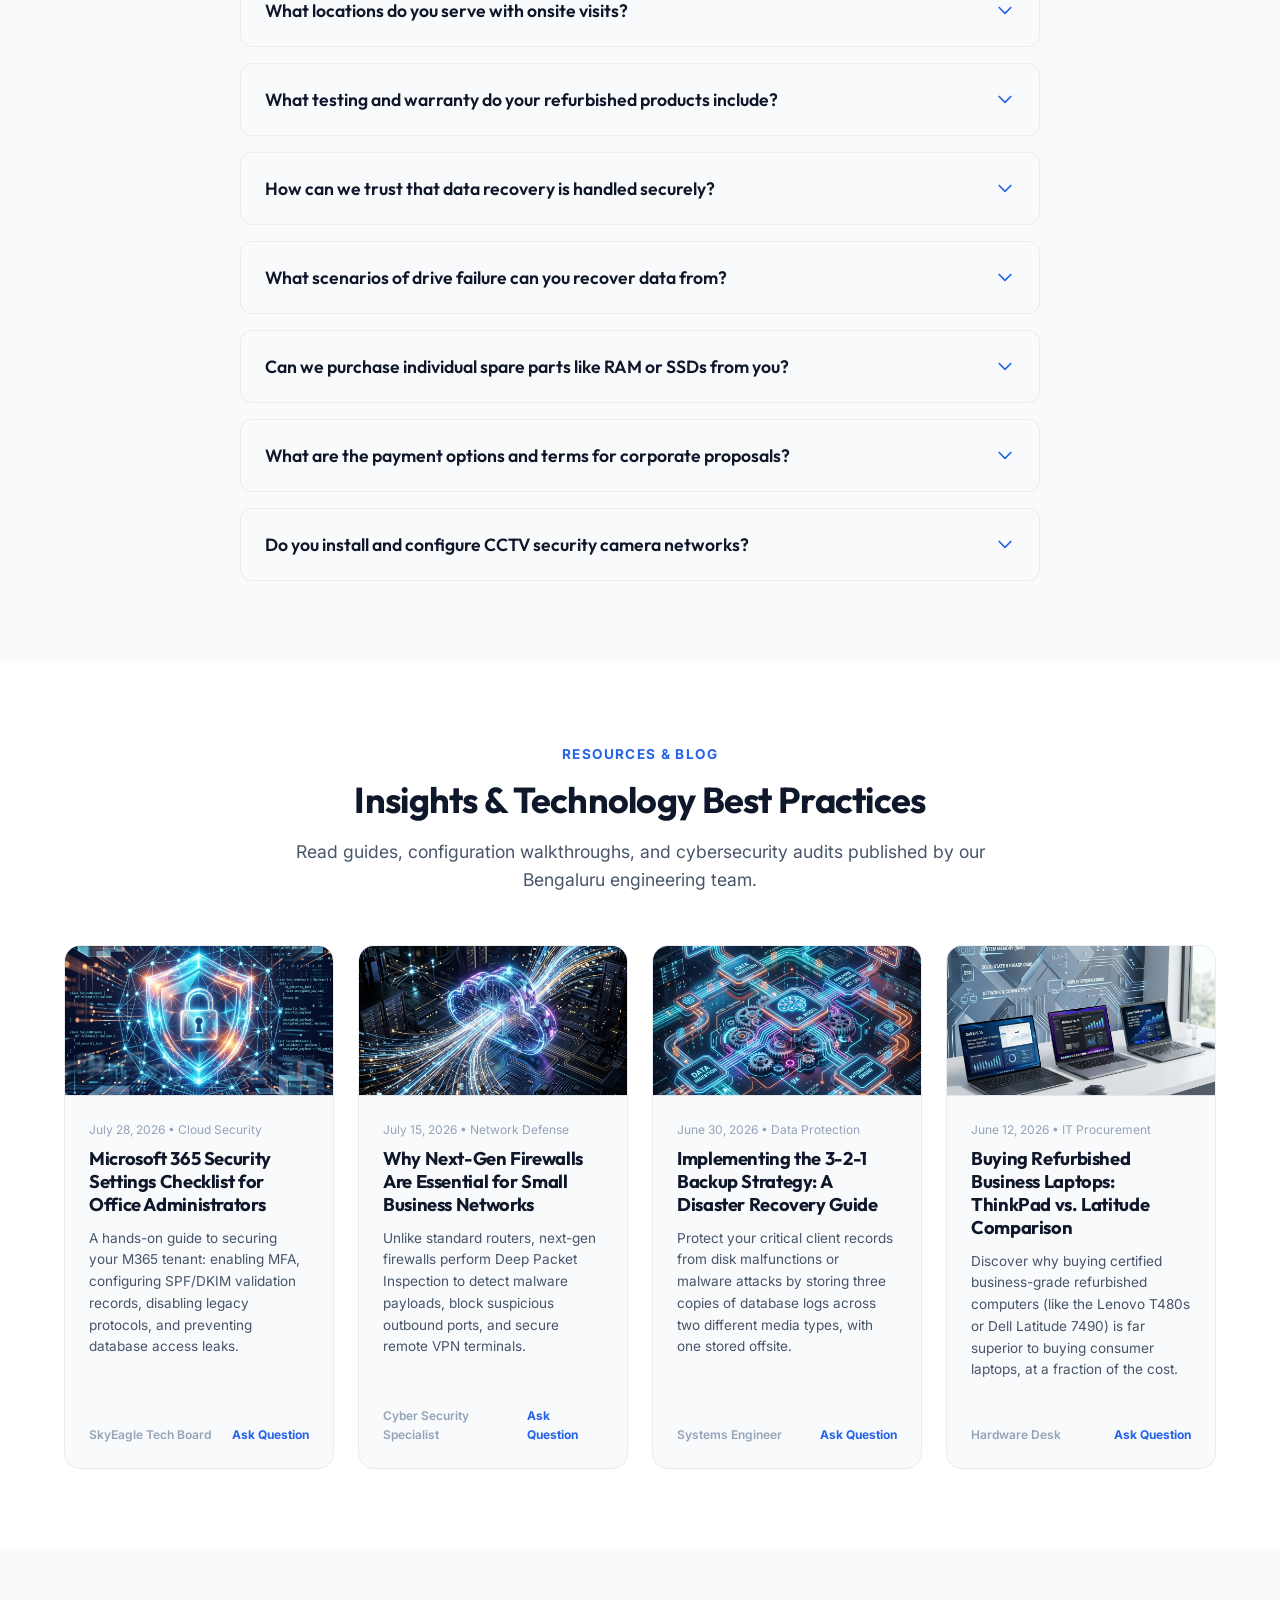
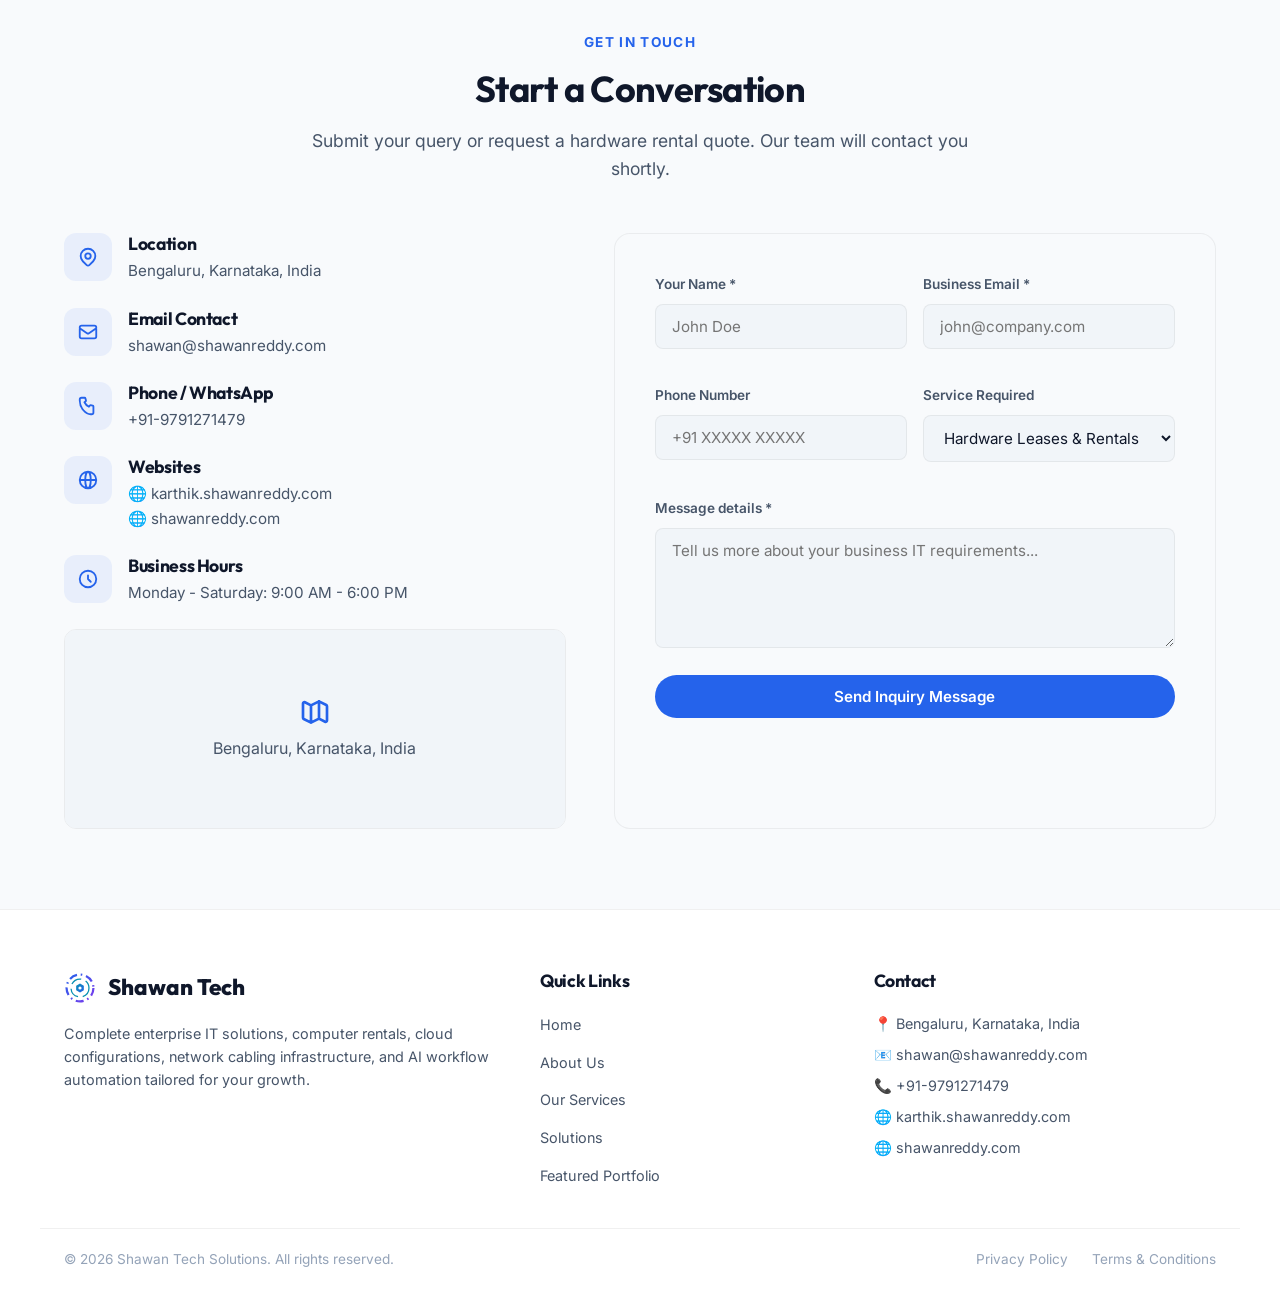
==== commit 6f01636d: "Update homepage Data Recovery services section button name to Request Diagnostics linking to separat" ====
--- a/index.html
+++ b/index.html
@@ -598,7 +598,7 @@
                     </div>
 
                     <a href="data-recovery/index.html" class="btn btn-primary" style="background-image: linear-gradient(135deg, var(--primary), var(--secondary)); border: none; font-weight: 700; text-transform: uppercase; letter-spacing: 0.05em; display: inline-flex; align-items: center; gap: 0.5rem; border-radius: 2rem;">
-                        Full Recovery Details
+                        Request Diagnostics
                         <svg xmlns="http://www.w3.org/2000/svg" width="16" height="16" fill="none" stroke="currentColor" stroke-width="2.5" viewBox="0 0 24 24" stroke-linecap="round" stroke-linejoin="round"><line x1="5" y1="12" x2="19" y2="12"></line><polyline points="12 5 19 12 12 19"></polyline></svg>
                     </a>
                 </div>
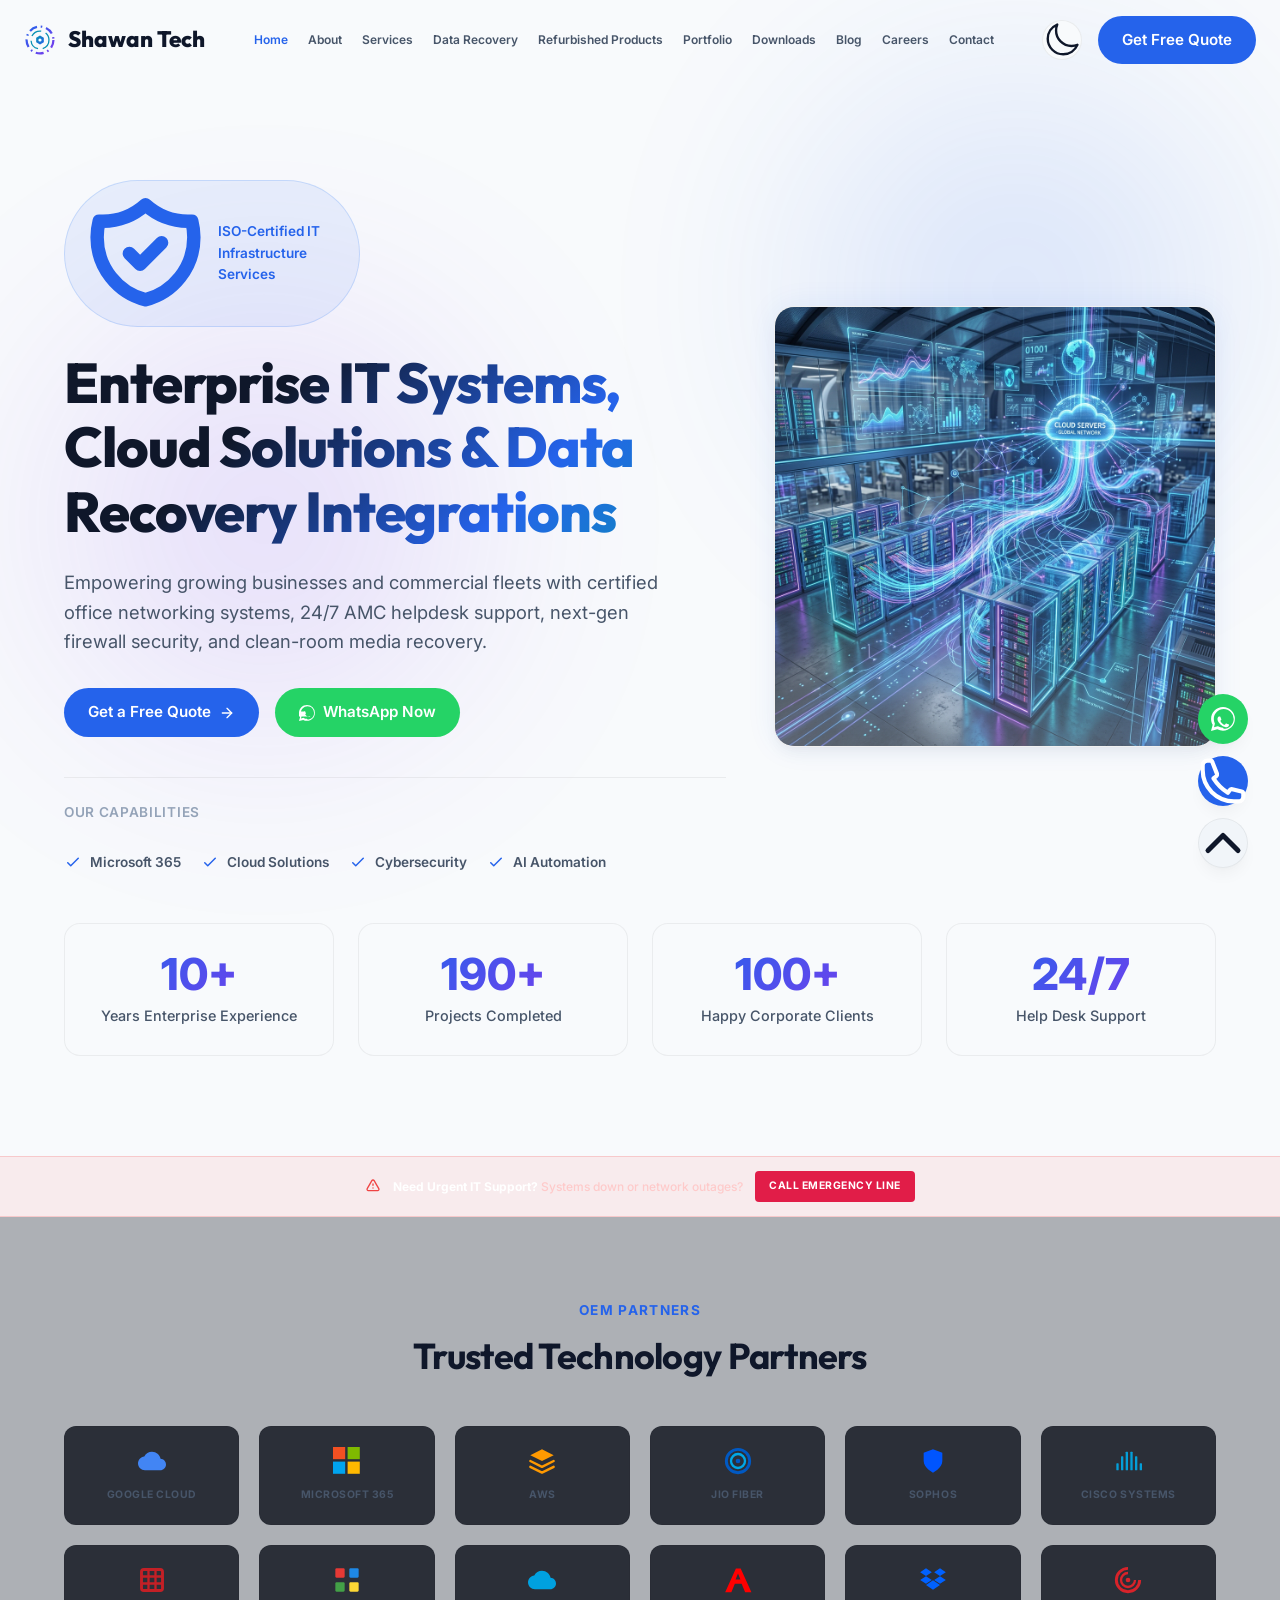
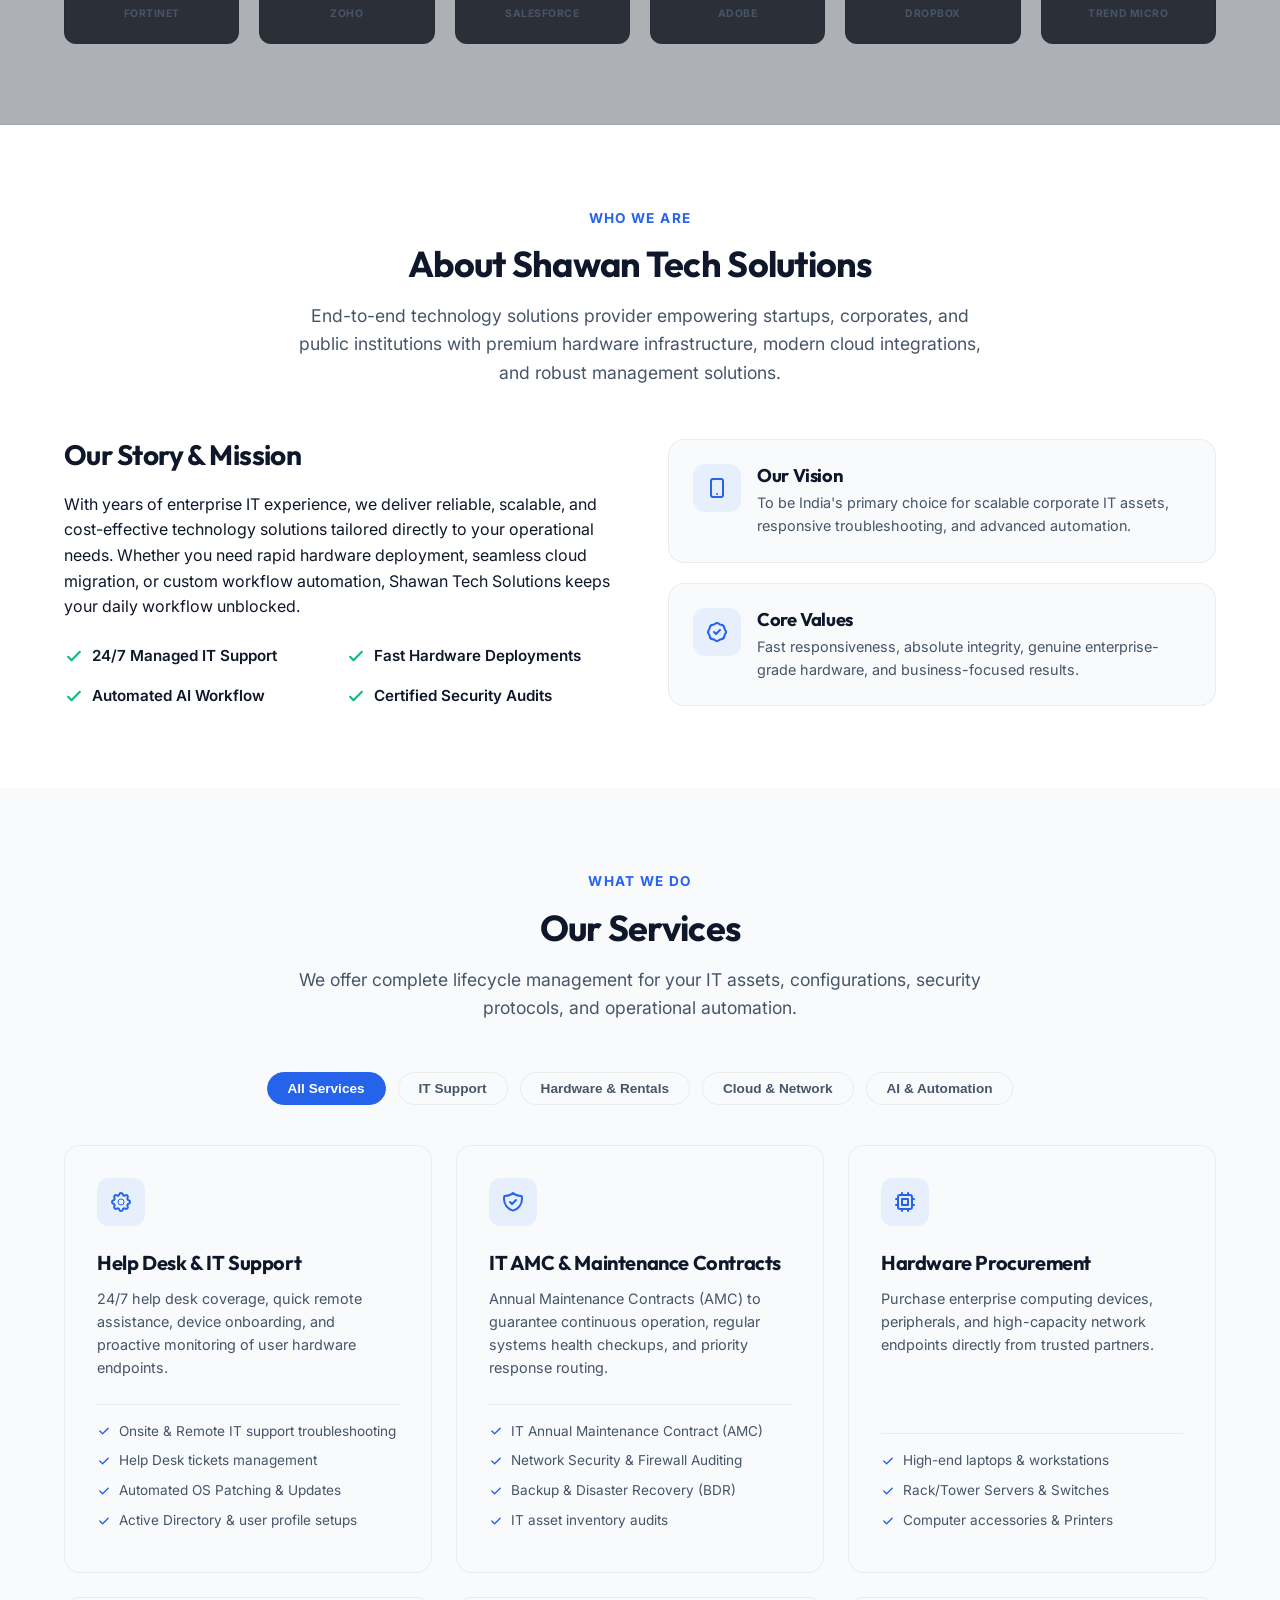
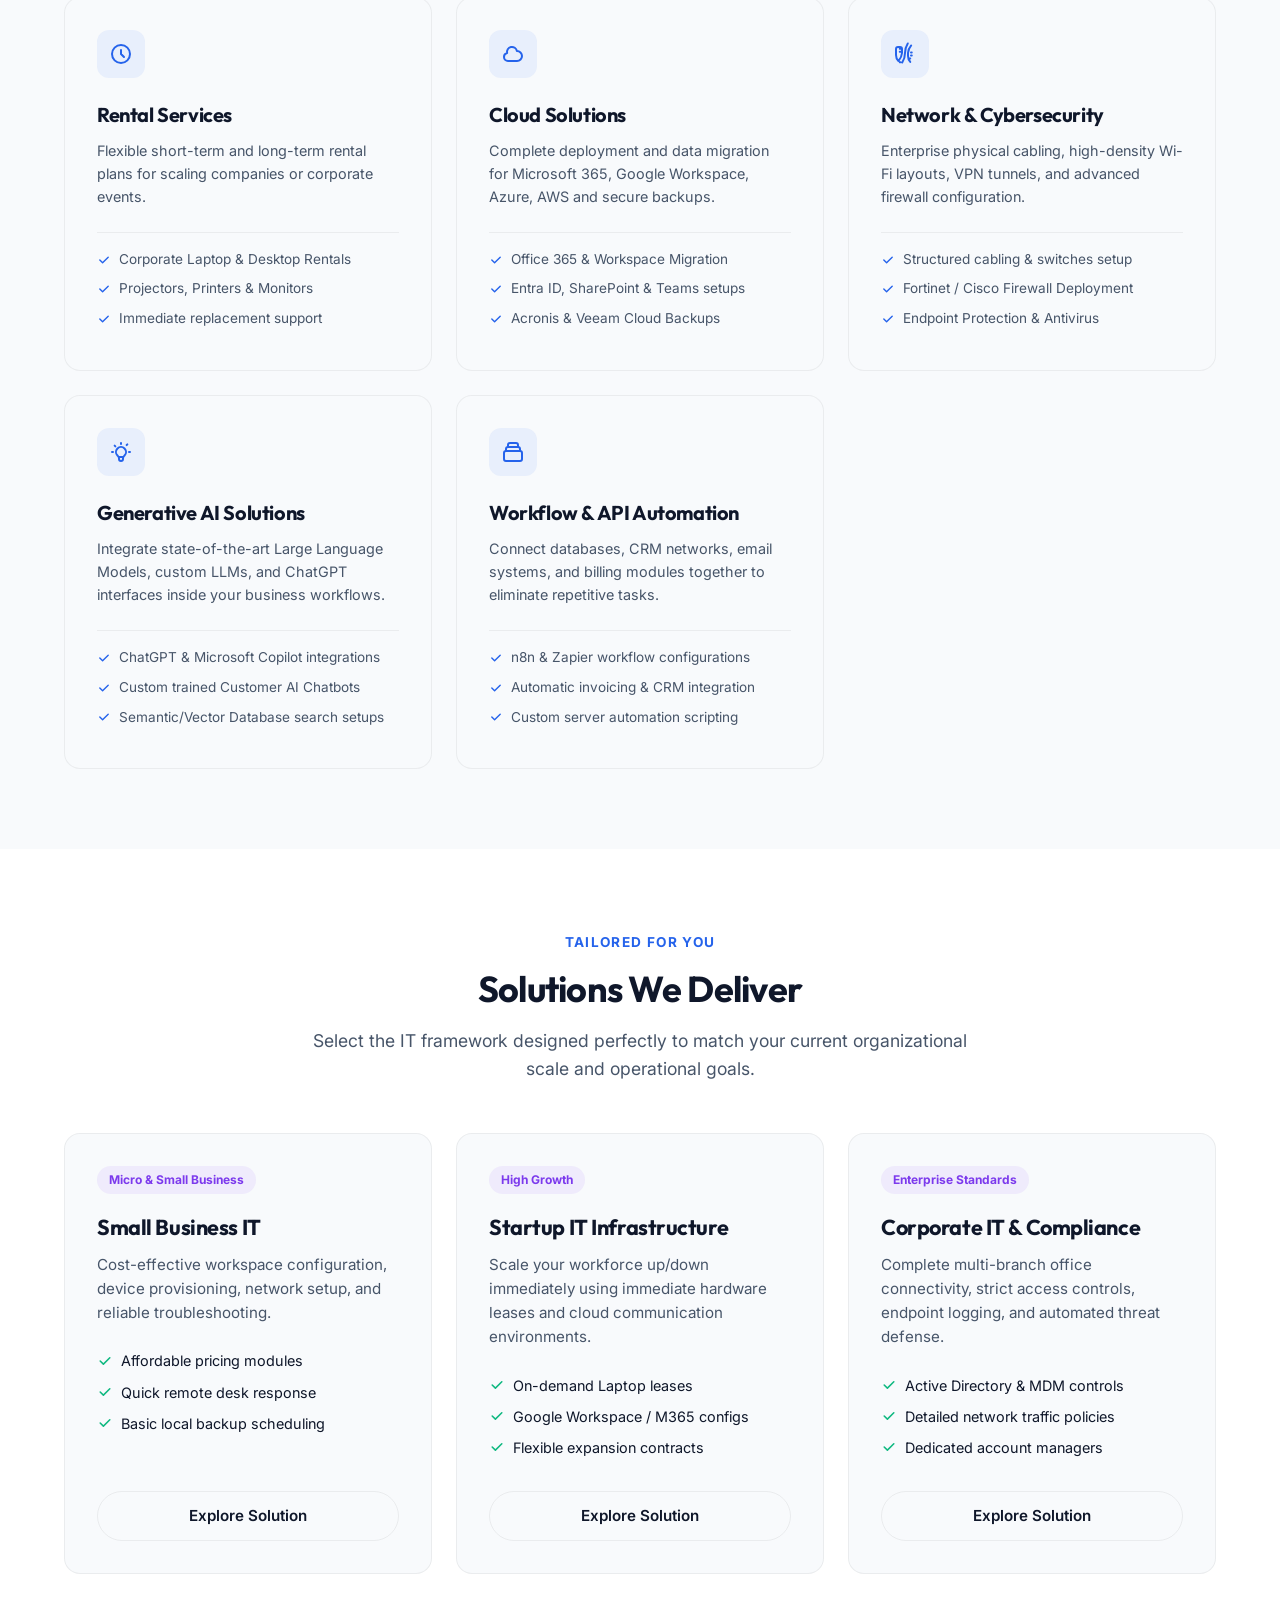
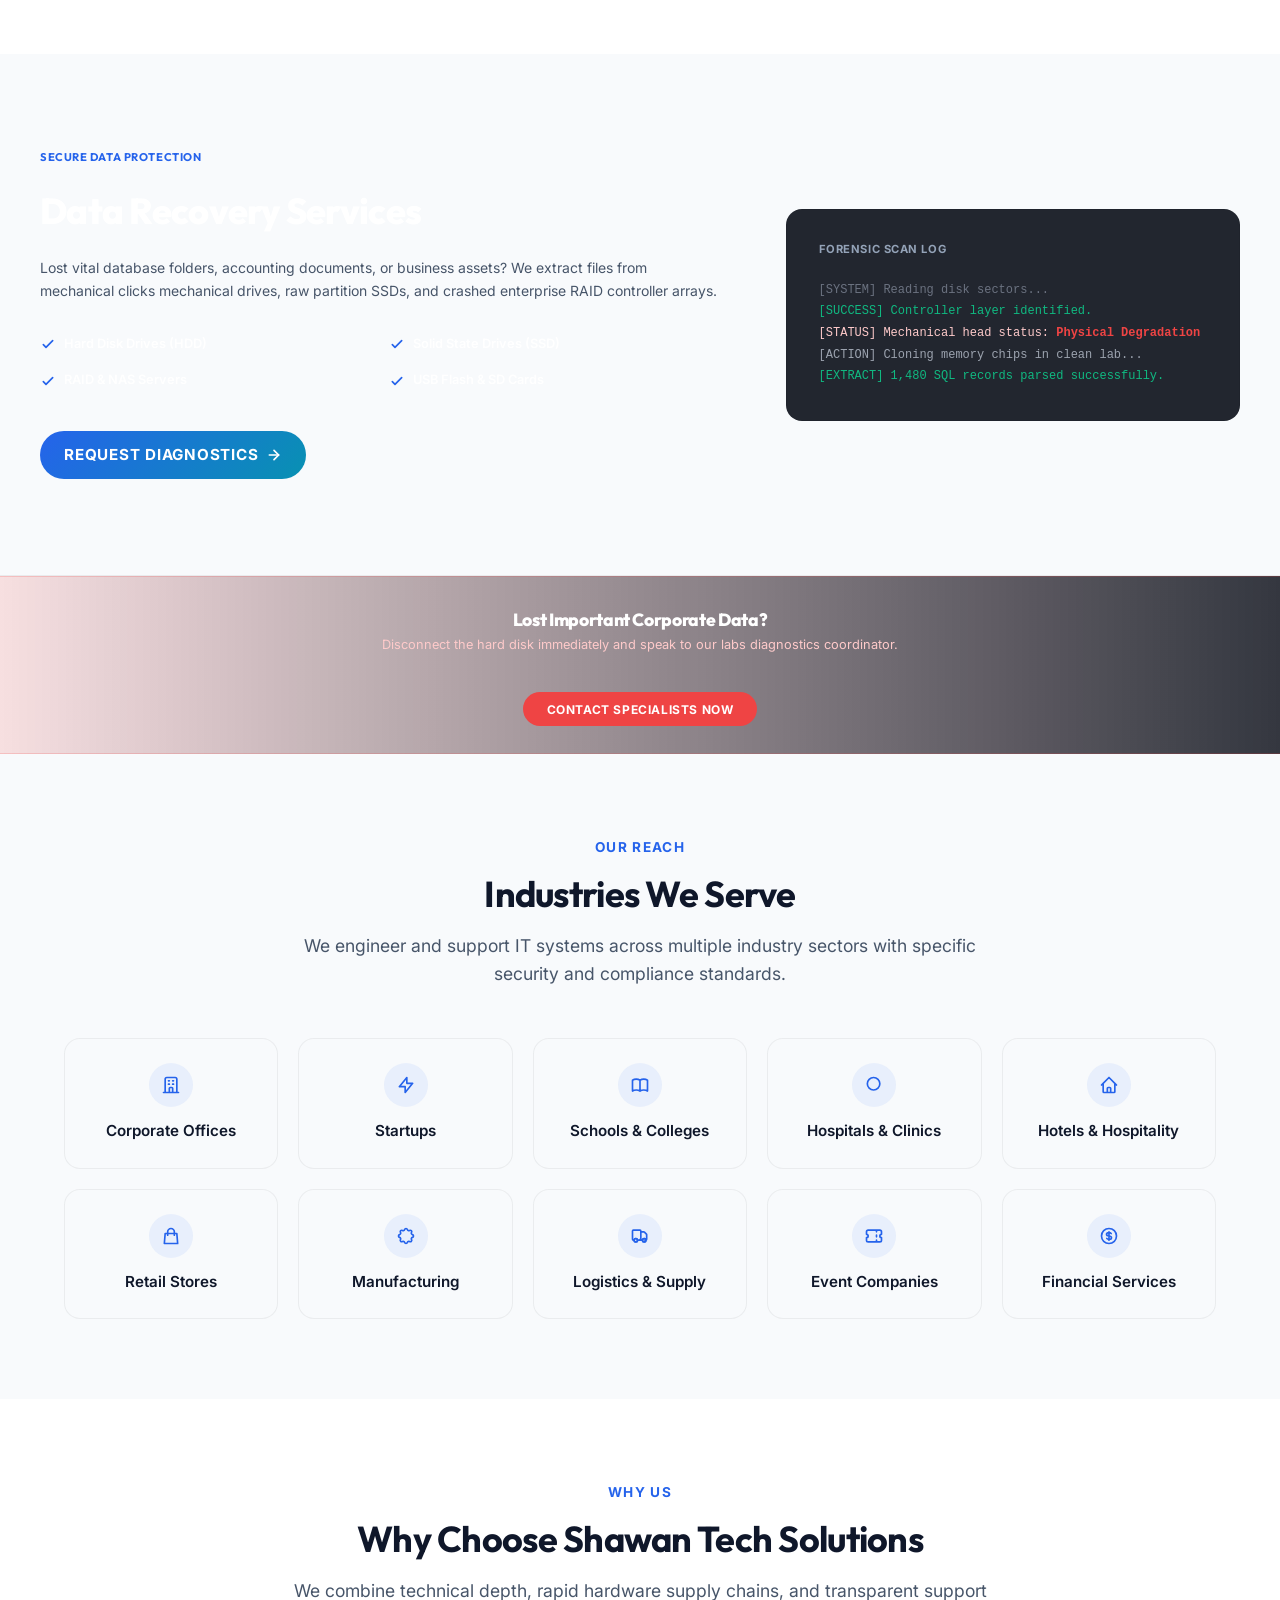
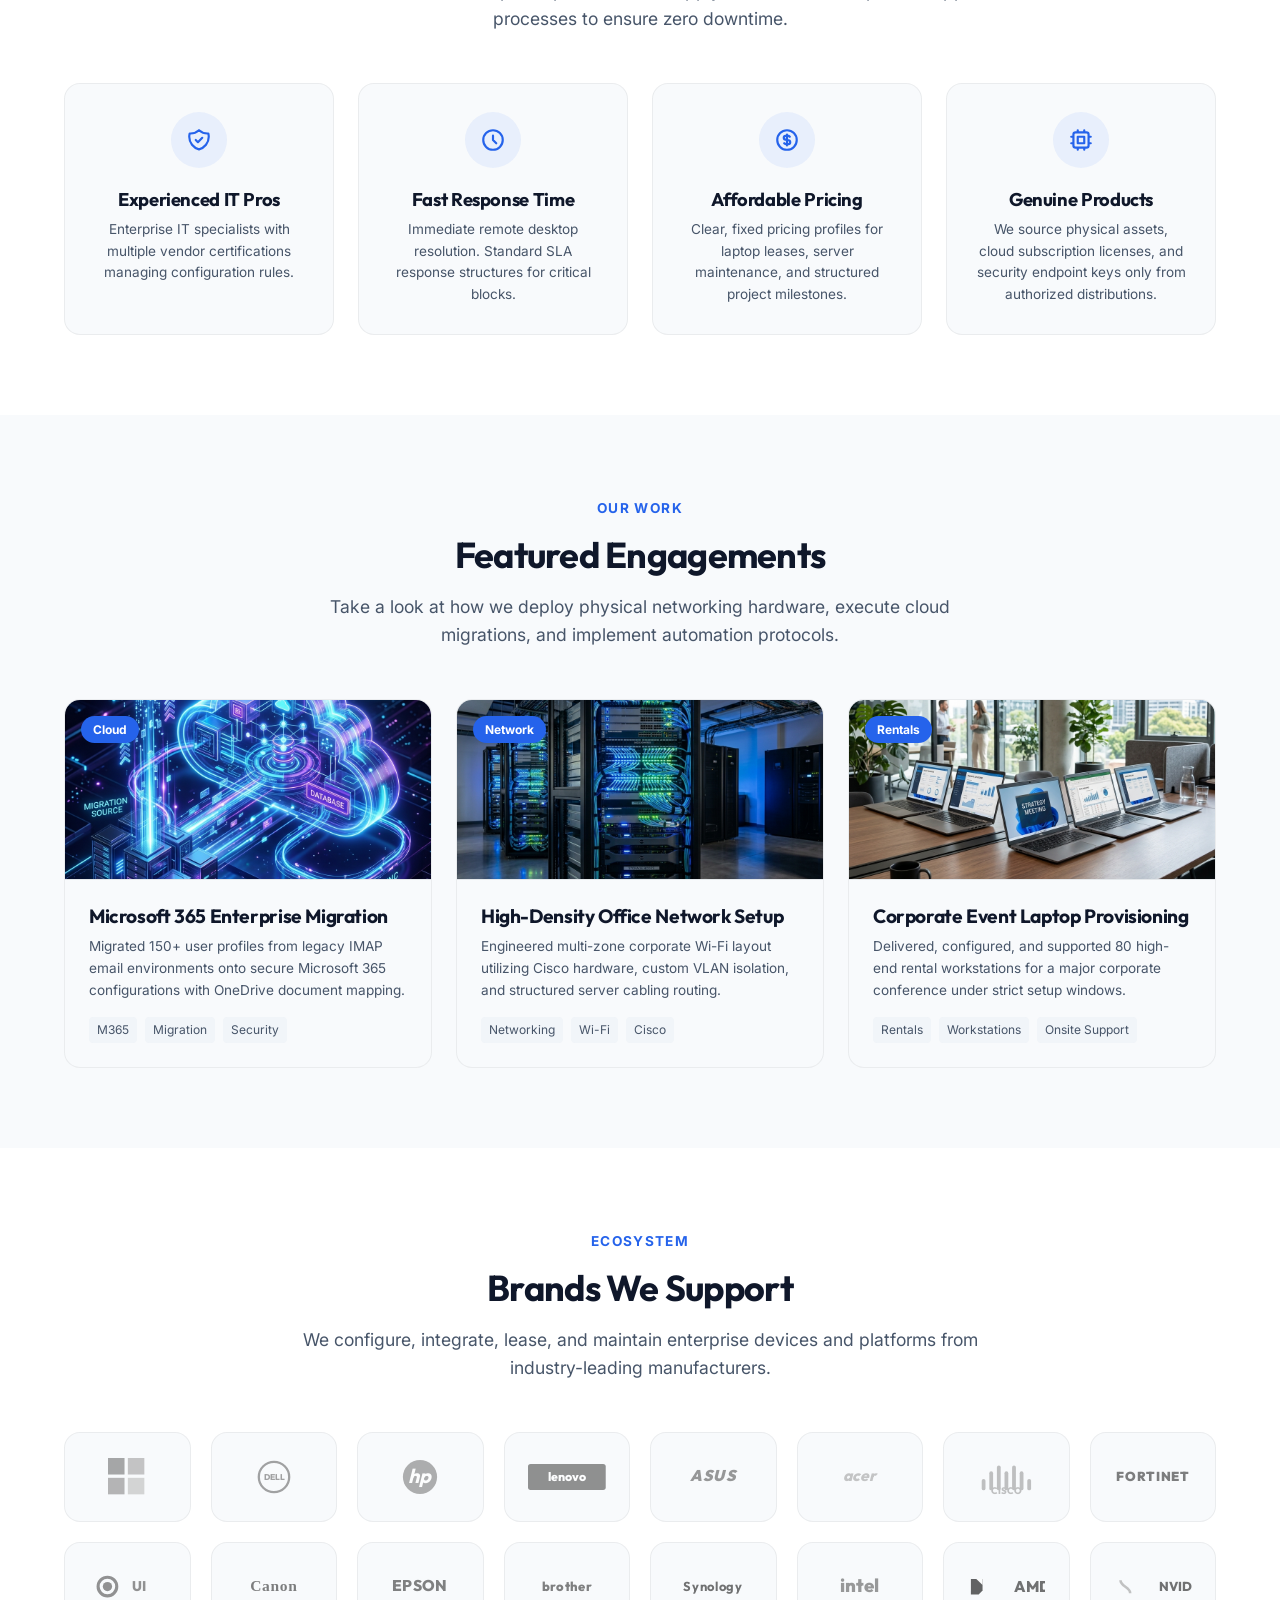
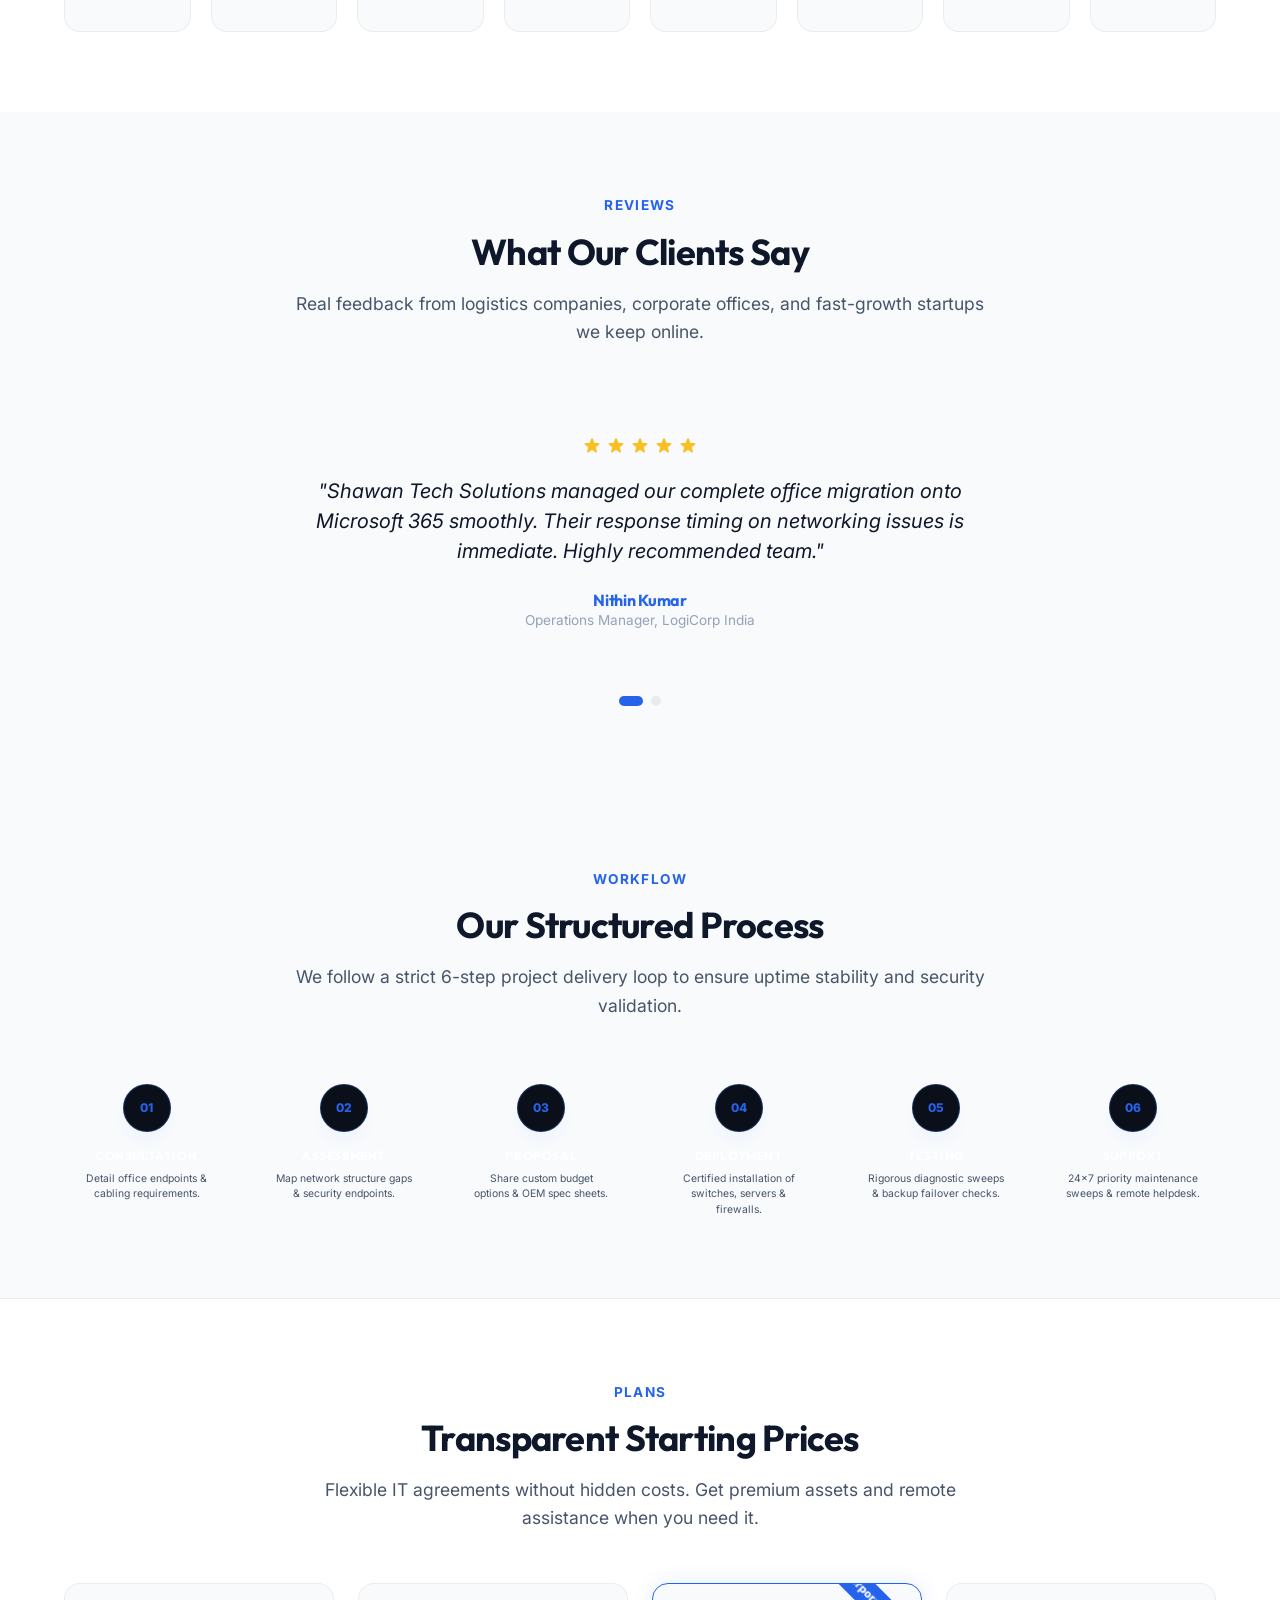
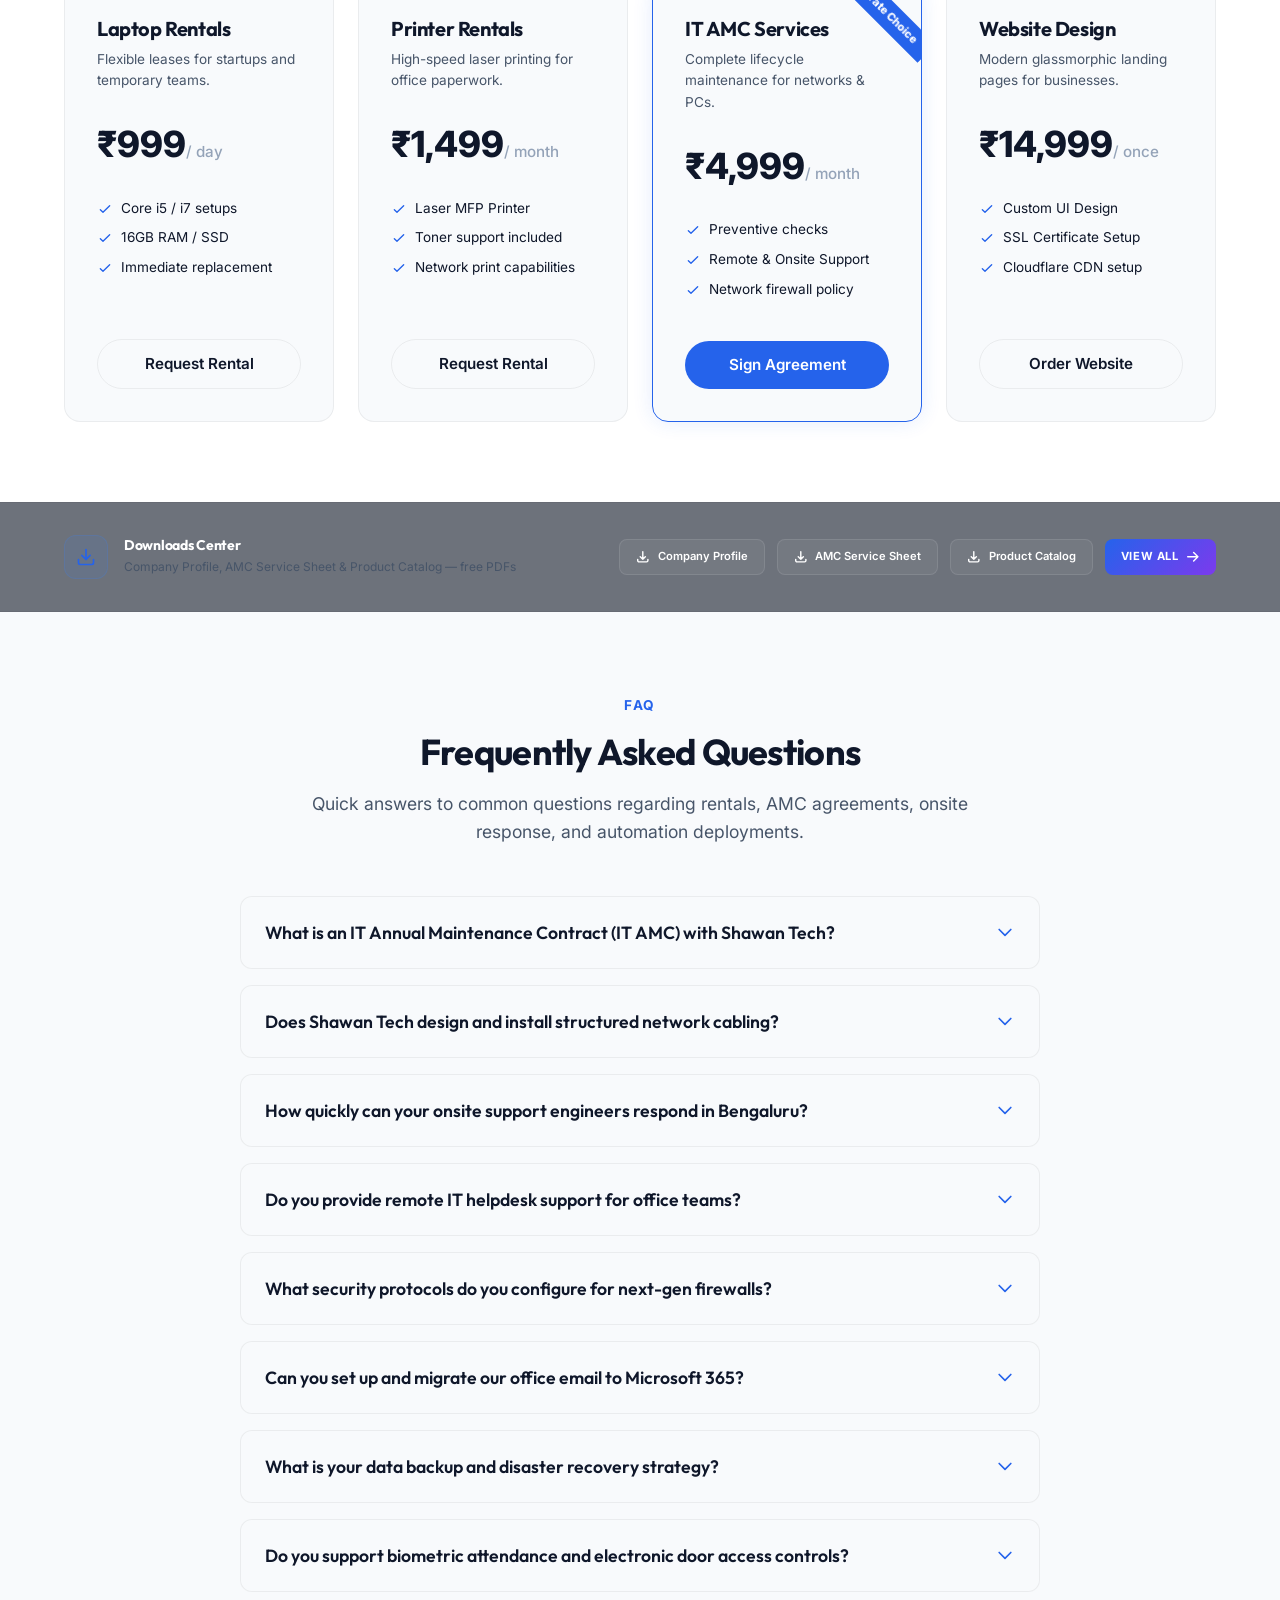
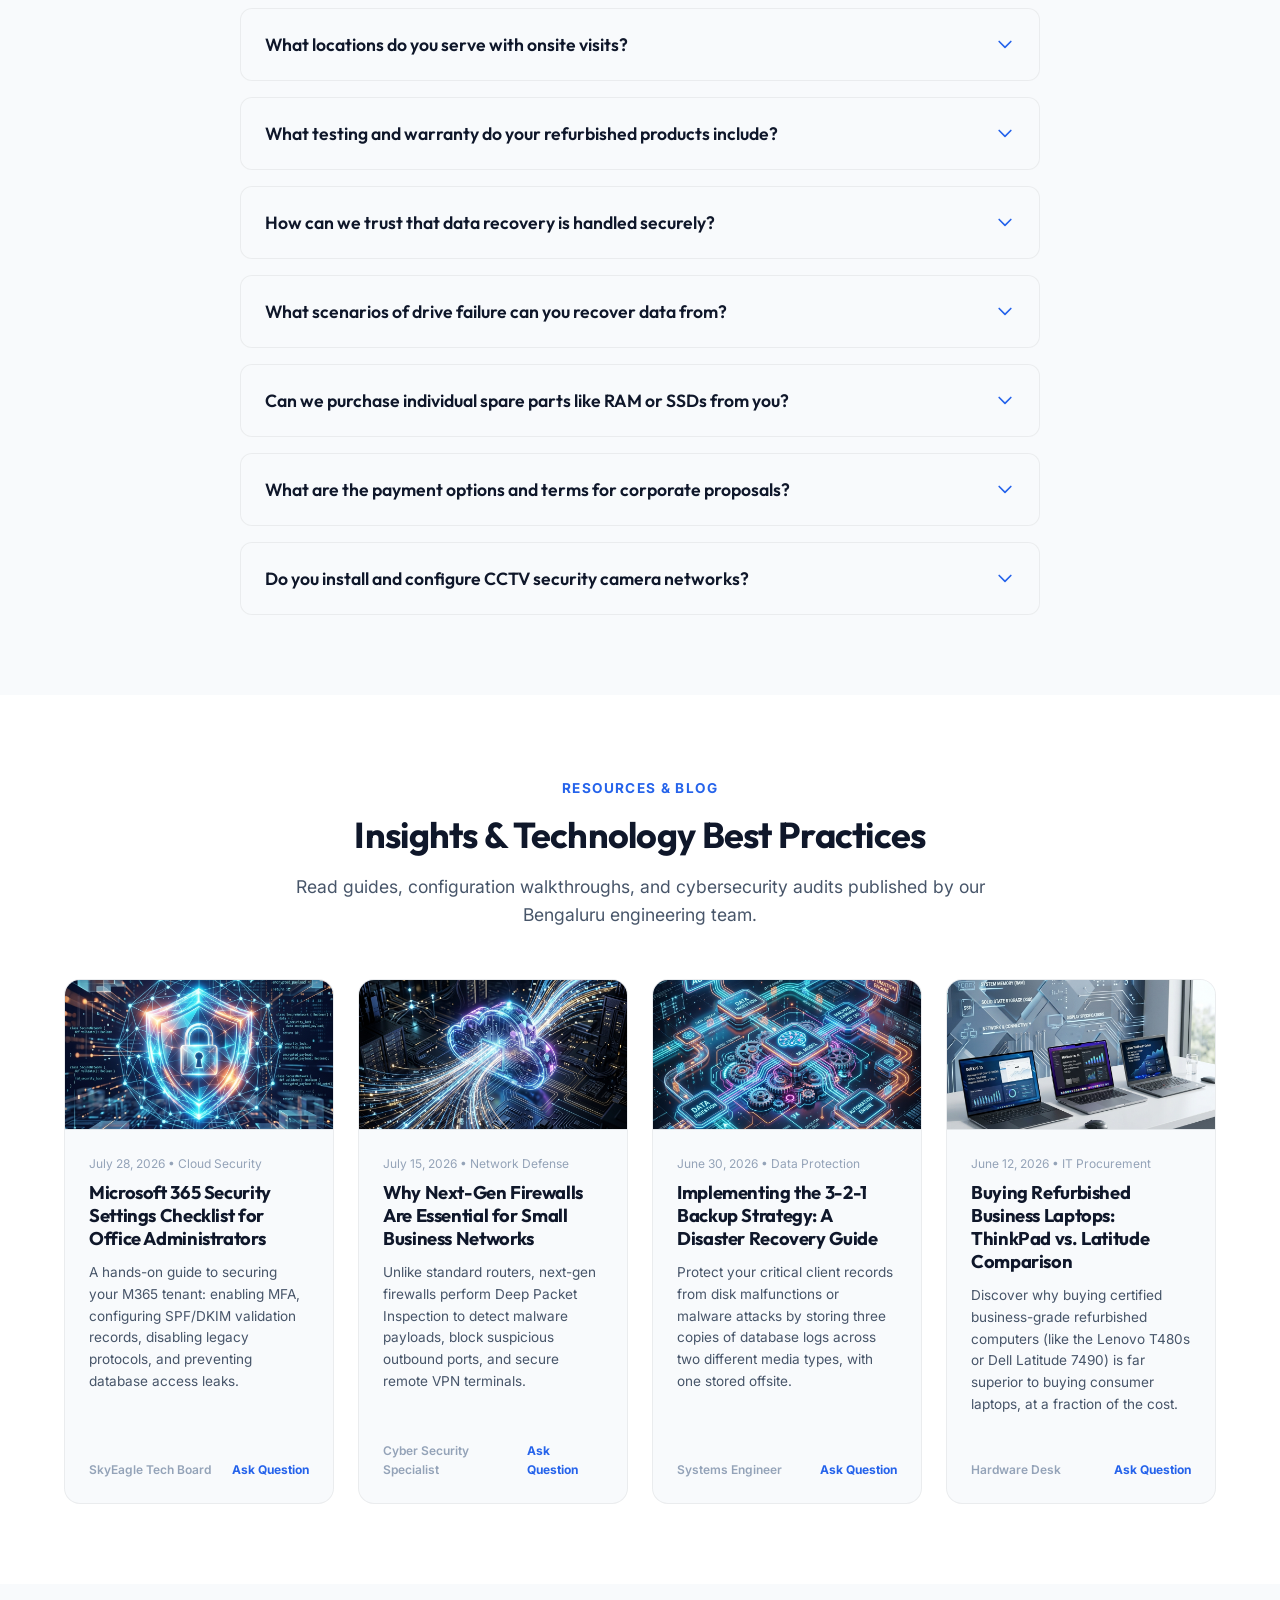
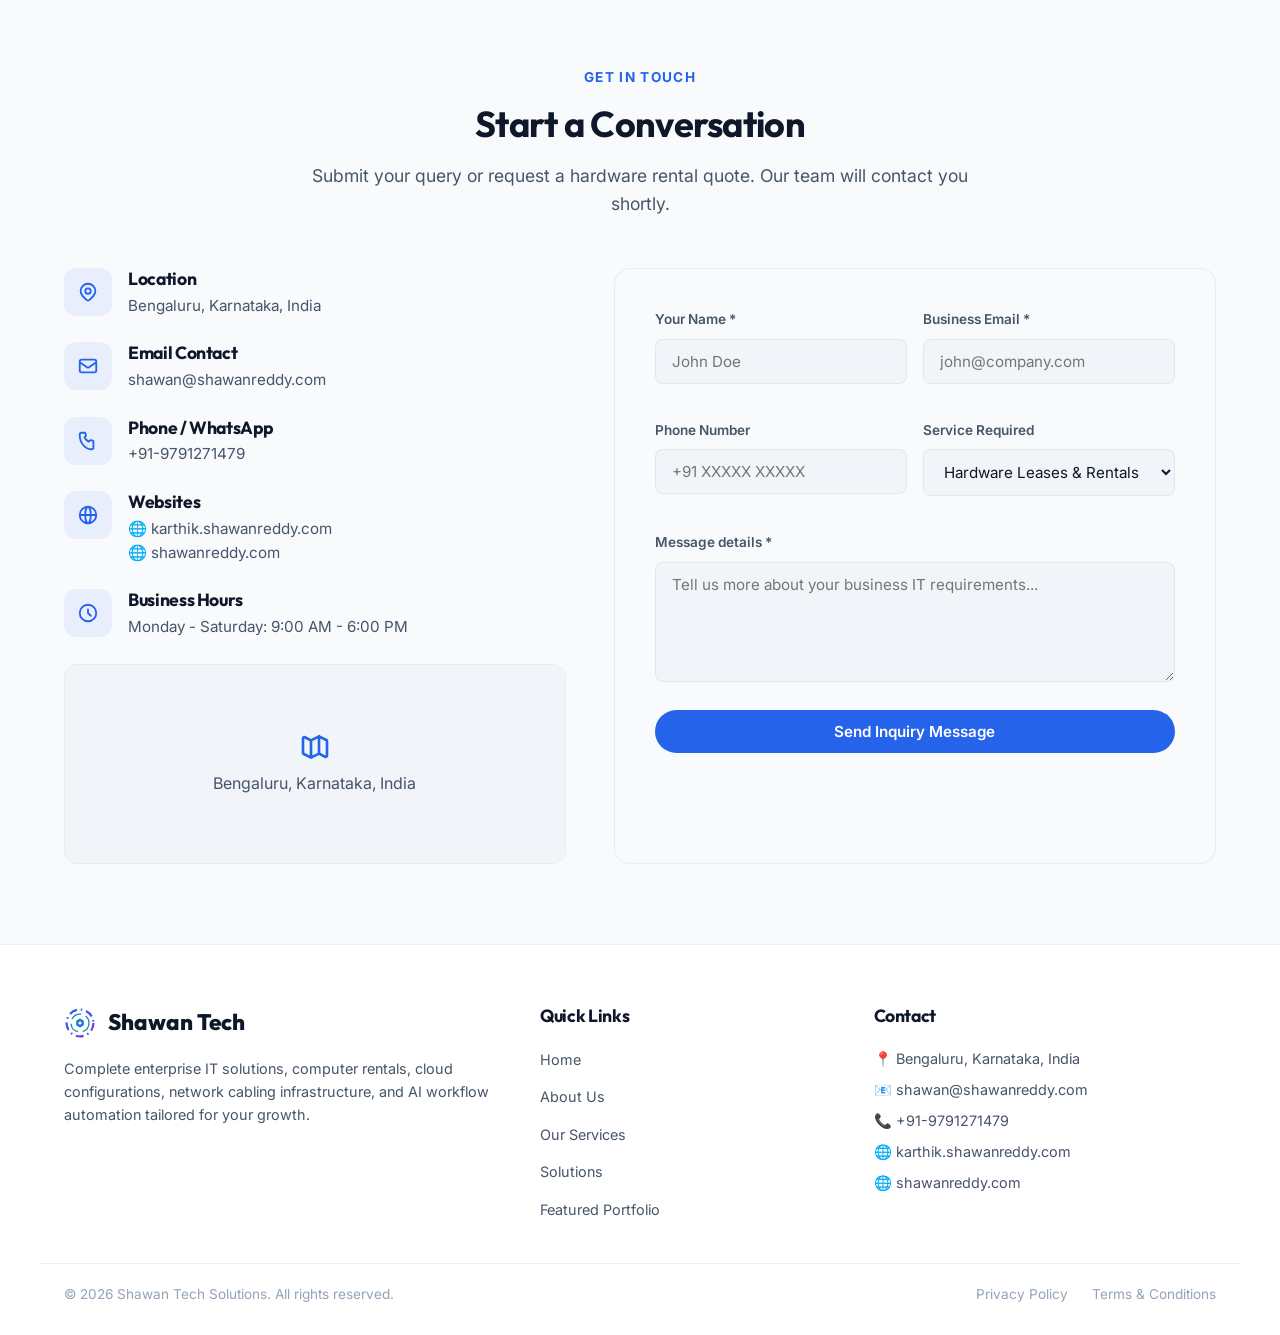
==== commit 66d104fa: "Update homepage hero title, badge tag, and description to showcase certified ISO IT and data recover" ====
--- a/index.html
+++ b/index.html
@@ -142,10 +142,10 @@
                     <div class="hero-content scroll-reveal">
                         <div class="hero-tag">
                             <svg class="w-4 h-4" fill="none" stroke="currentColor" viewBox="0 0 24 24"><path stroke-linecap="round" stroke-linejoin="round" stroke-width="2.5" d="M9 12l2 2 4-4m5.618-4.016A11.955 11.955 0 0112 2.944a11.955 11.955 0 01-8.618 3.04A12.02 12.02 0 003 9c0 5.591 3.824 10.29 9 11.622 5.176-1.332 9-6.03 9-11.622 0-1.042-.133-2.052-.382-3.016z"></path></svg>
-                            Secure, Reliable Enterprise IT Solutions
-                        </div>
-                        <h1 class="hero-title">Keep Your Business Running Smoothly</h1>
-                        <p class="hero-description">From hardware procurement and laptop rentals to cloud migration, cybersecurity, and advanced AI automation. Shawan Tech Solutions delivers reliable, scalable, and cost-effective IT services tailored to your operations.</p>
+                            ISO-Certified IT Infrastructure Services
+                        </div>
+                        <h1 class="hero-title">Enterprise IT Systems, Cloud Solutions & Data Recovery Integrations</h1>
+                        <p class="hero-description">Empowering growing businesses and commercial fleets with certified office networking systems, 24/7 AMC helpdesk support, next-gen firewall security, and clean-room media recovery.</p>
                         
                         <div class="hero-ctas">
                             <a href="#contact" class="btn btn-primary">
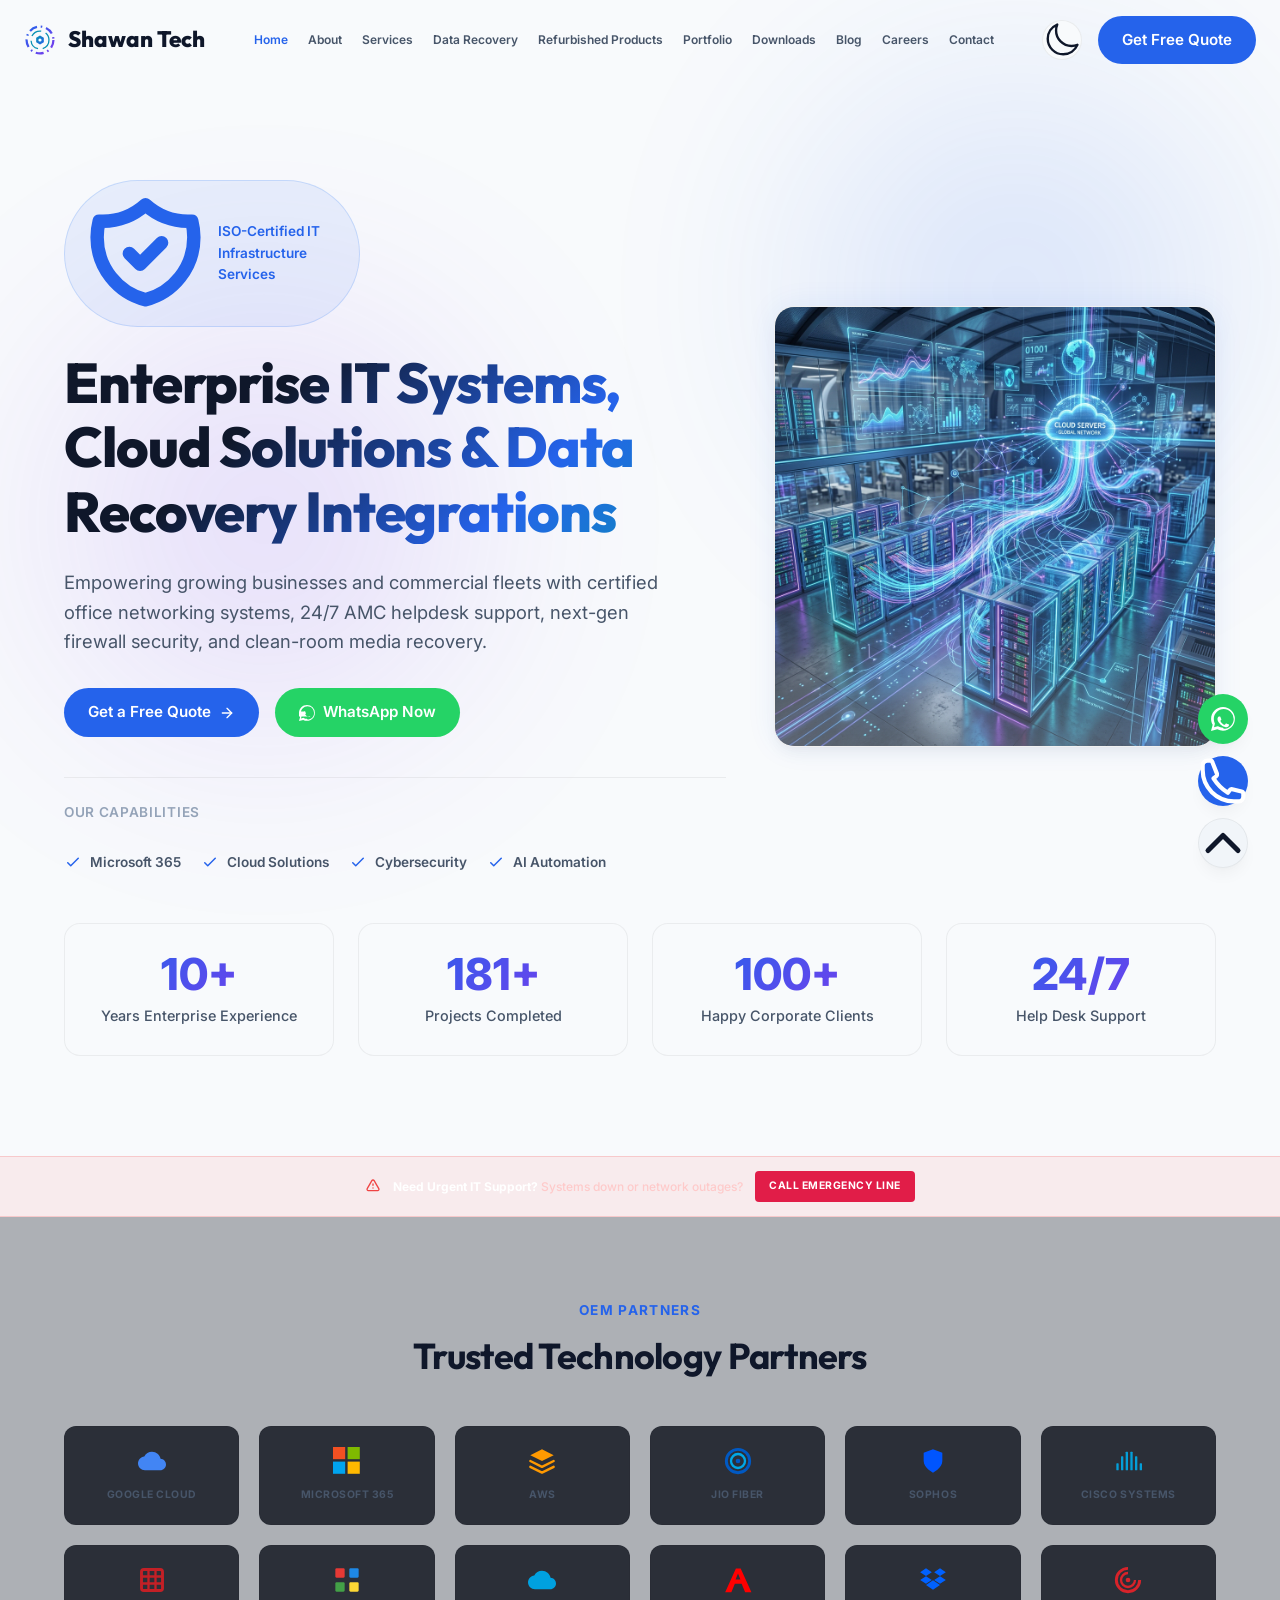
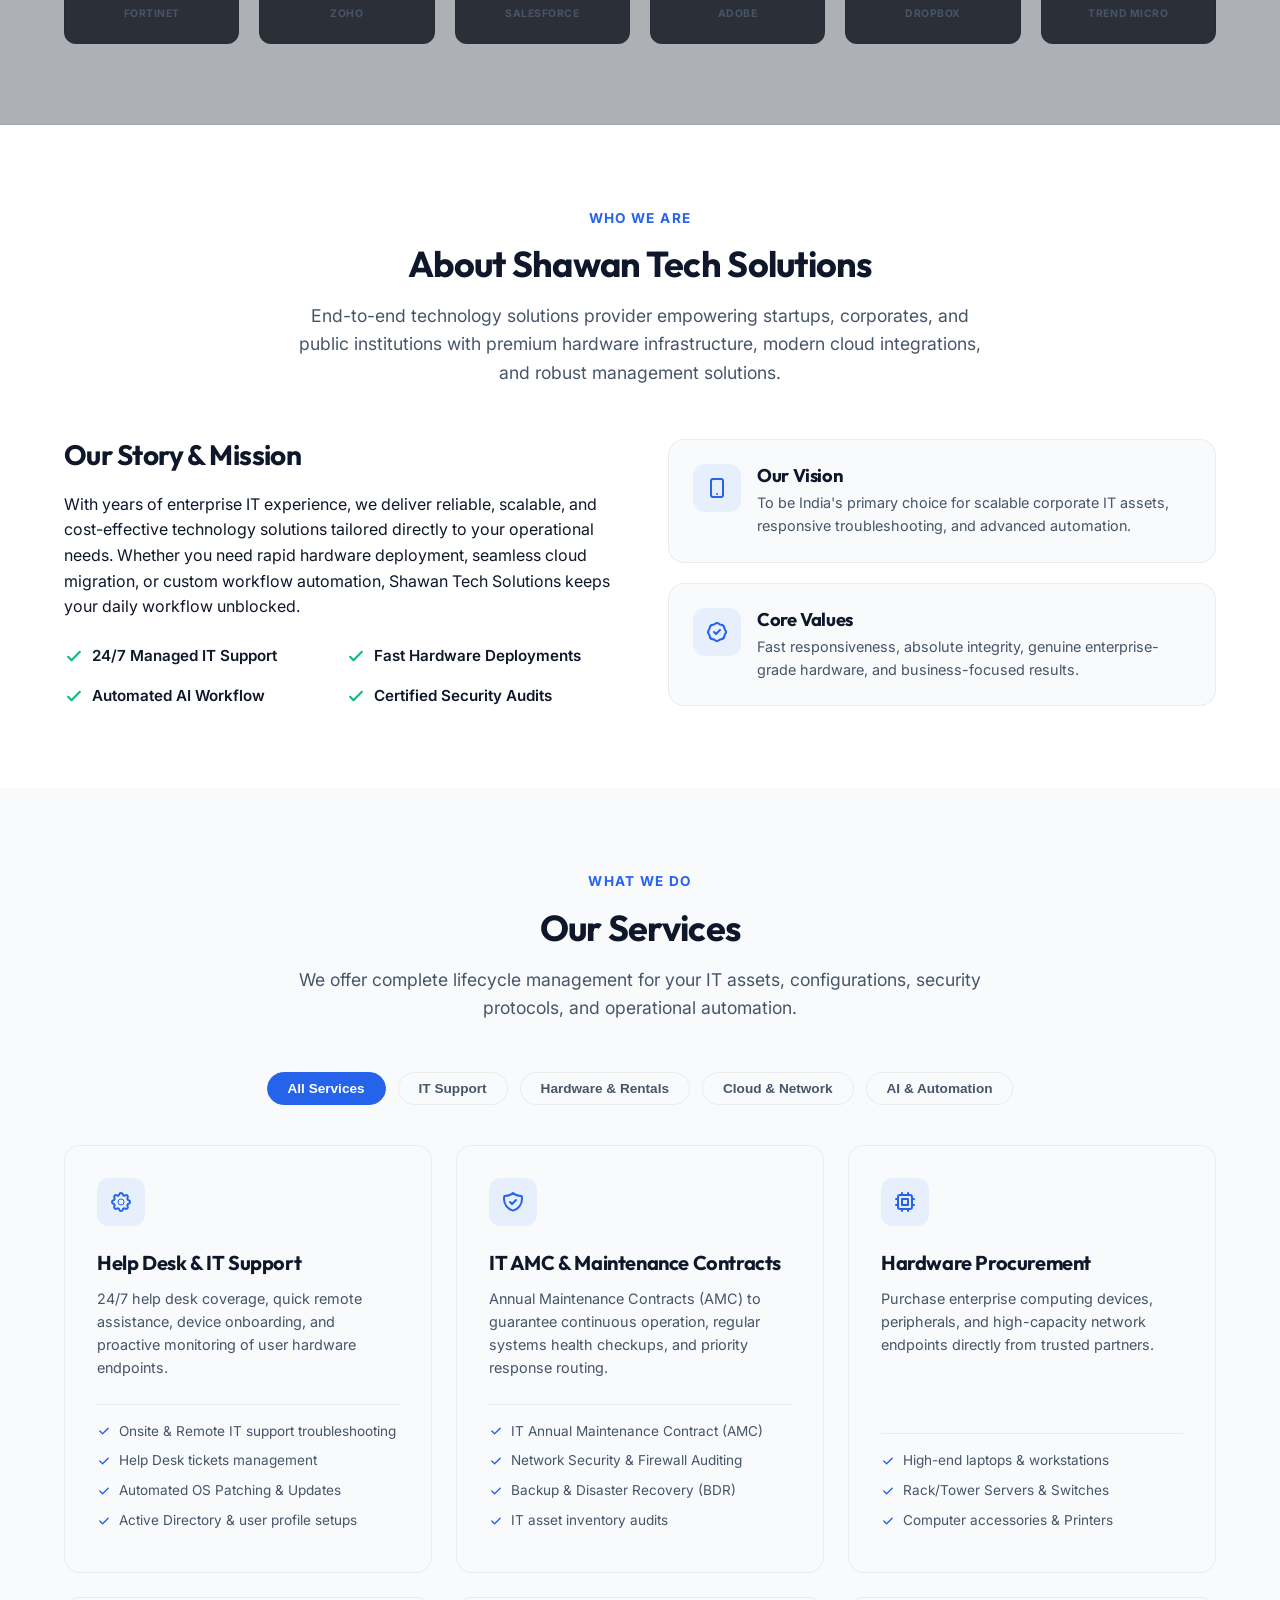
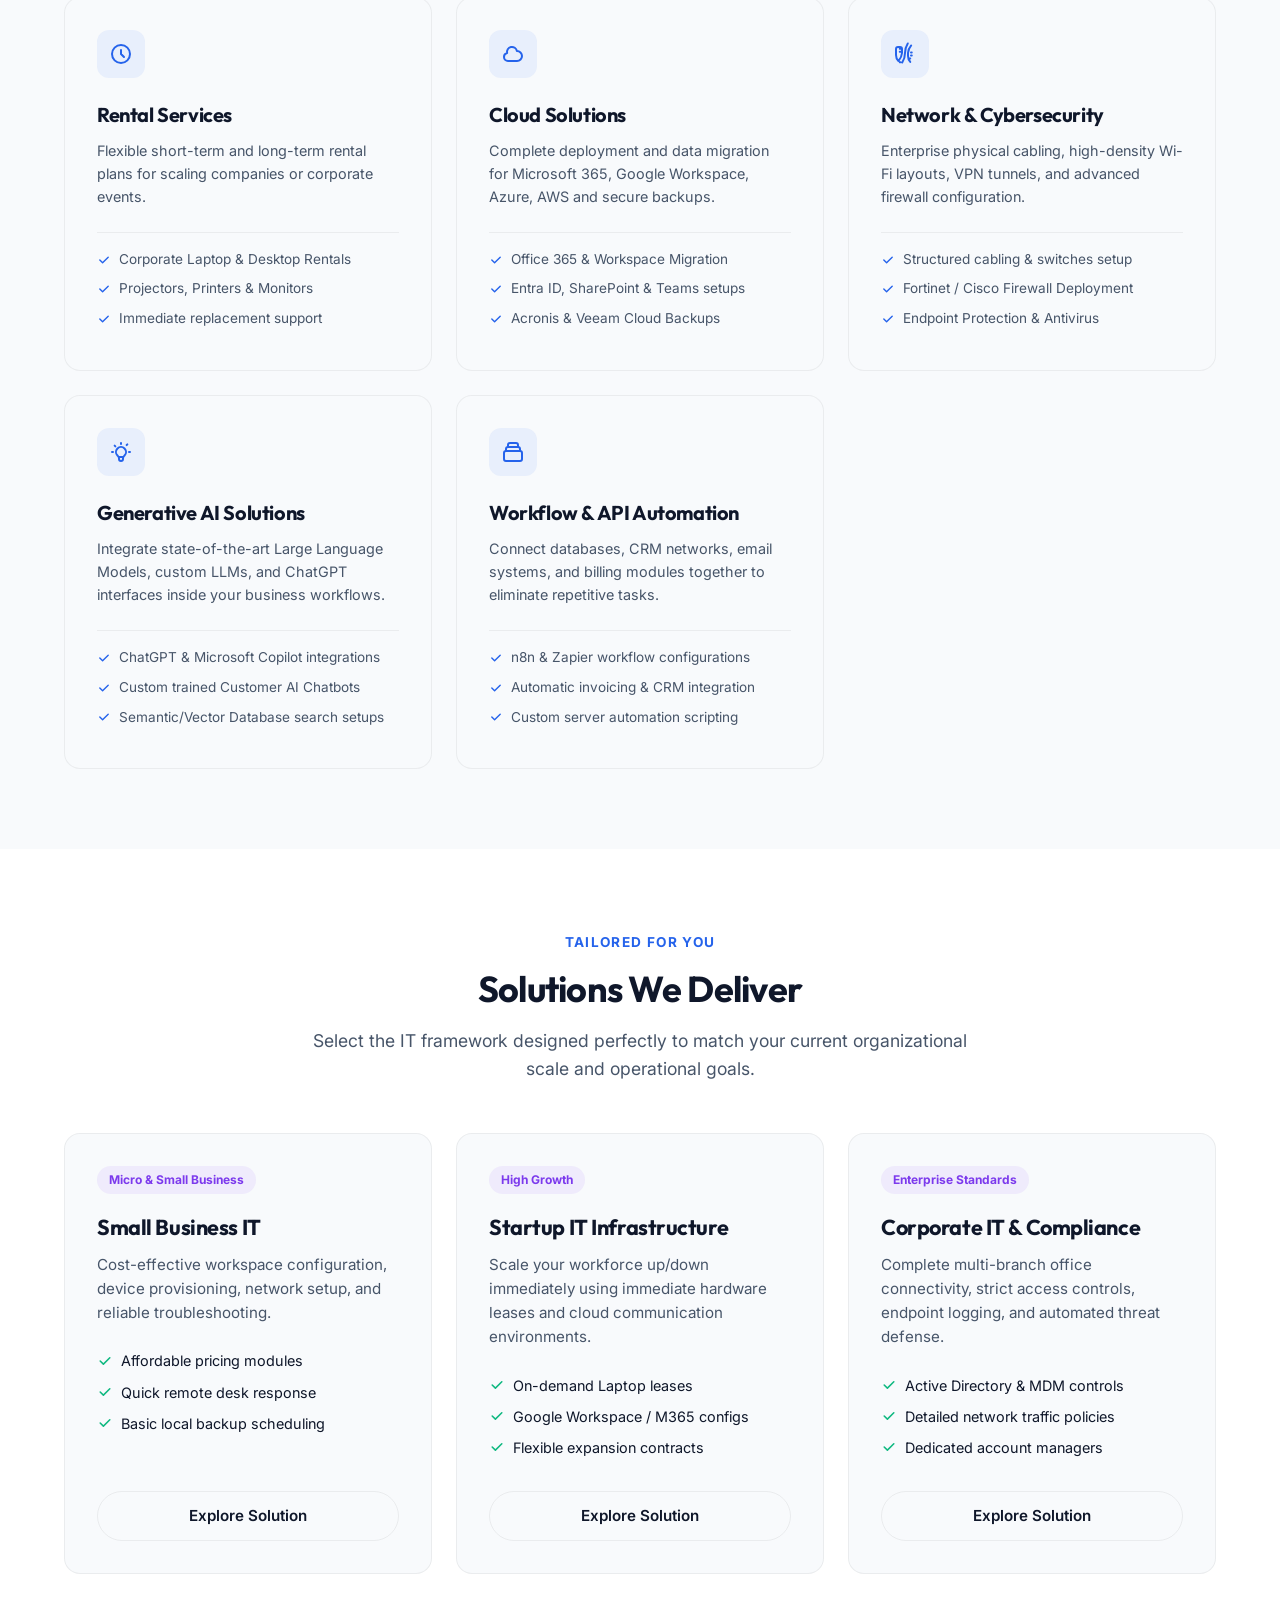
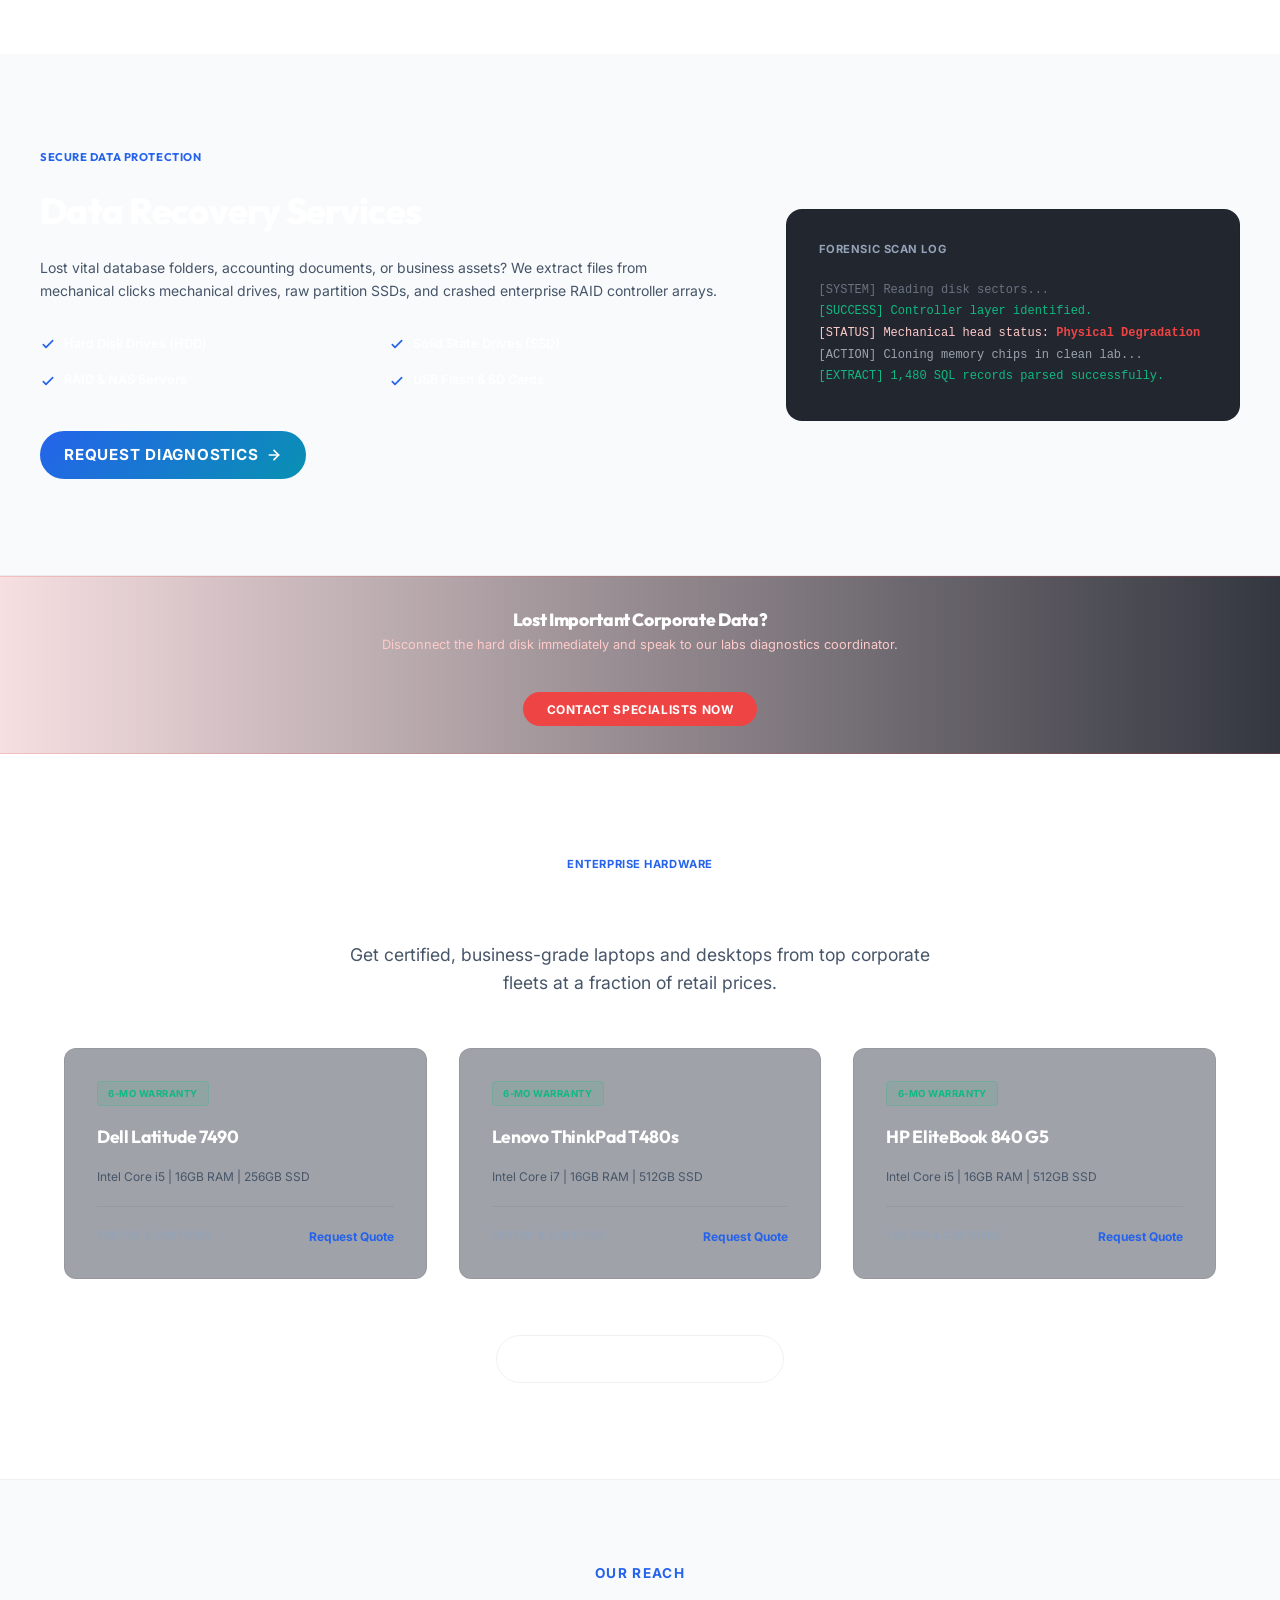
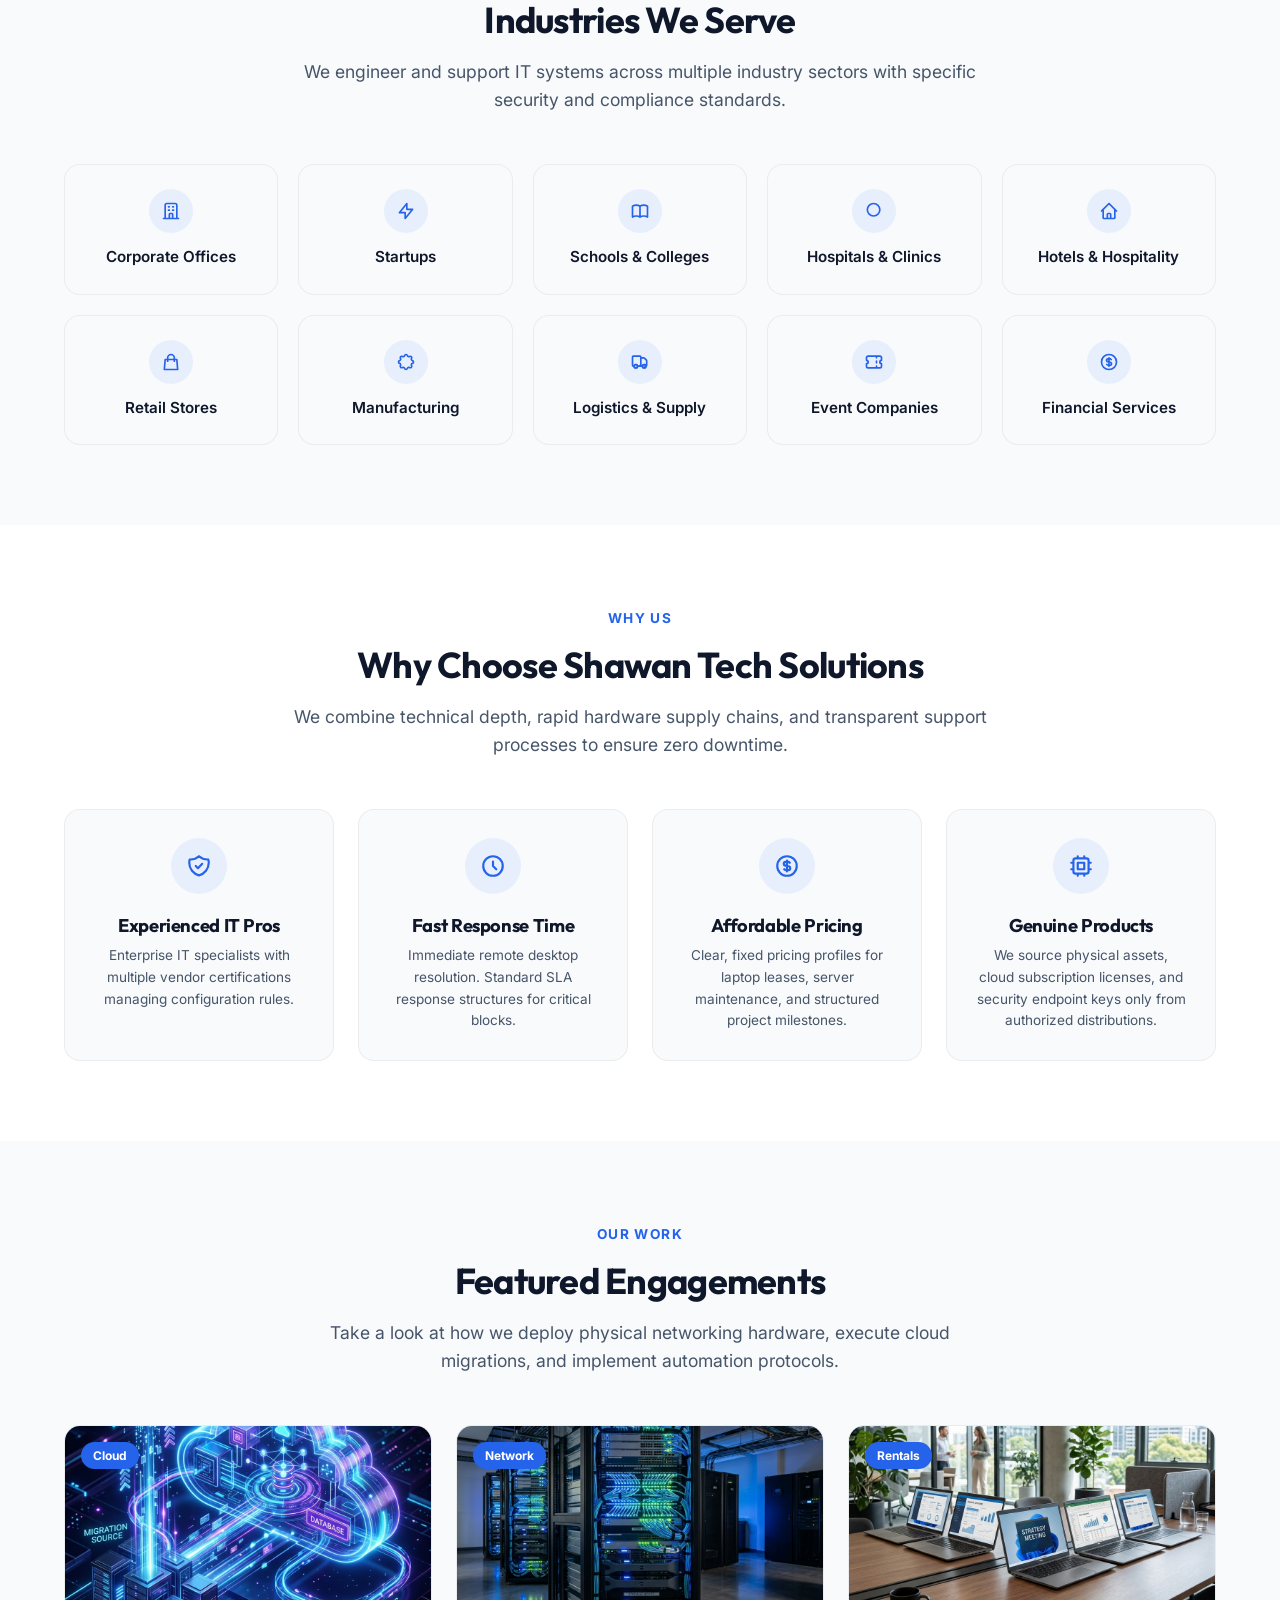
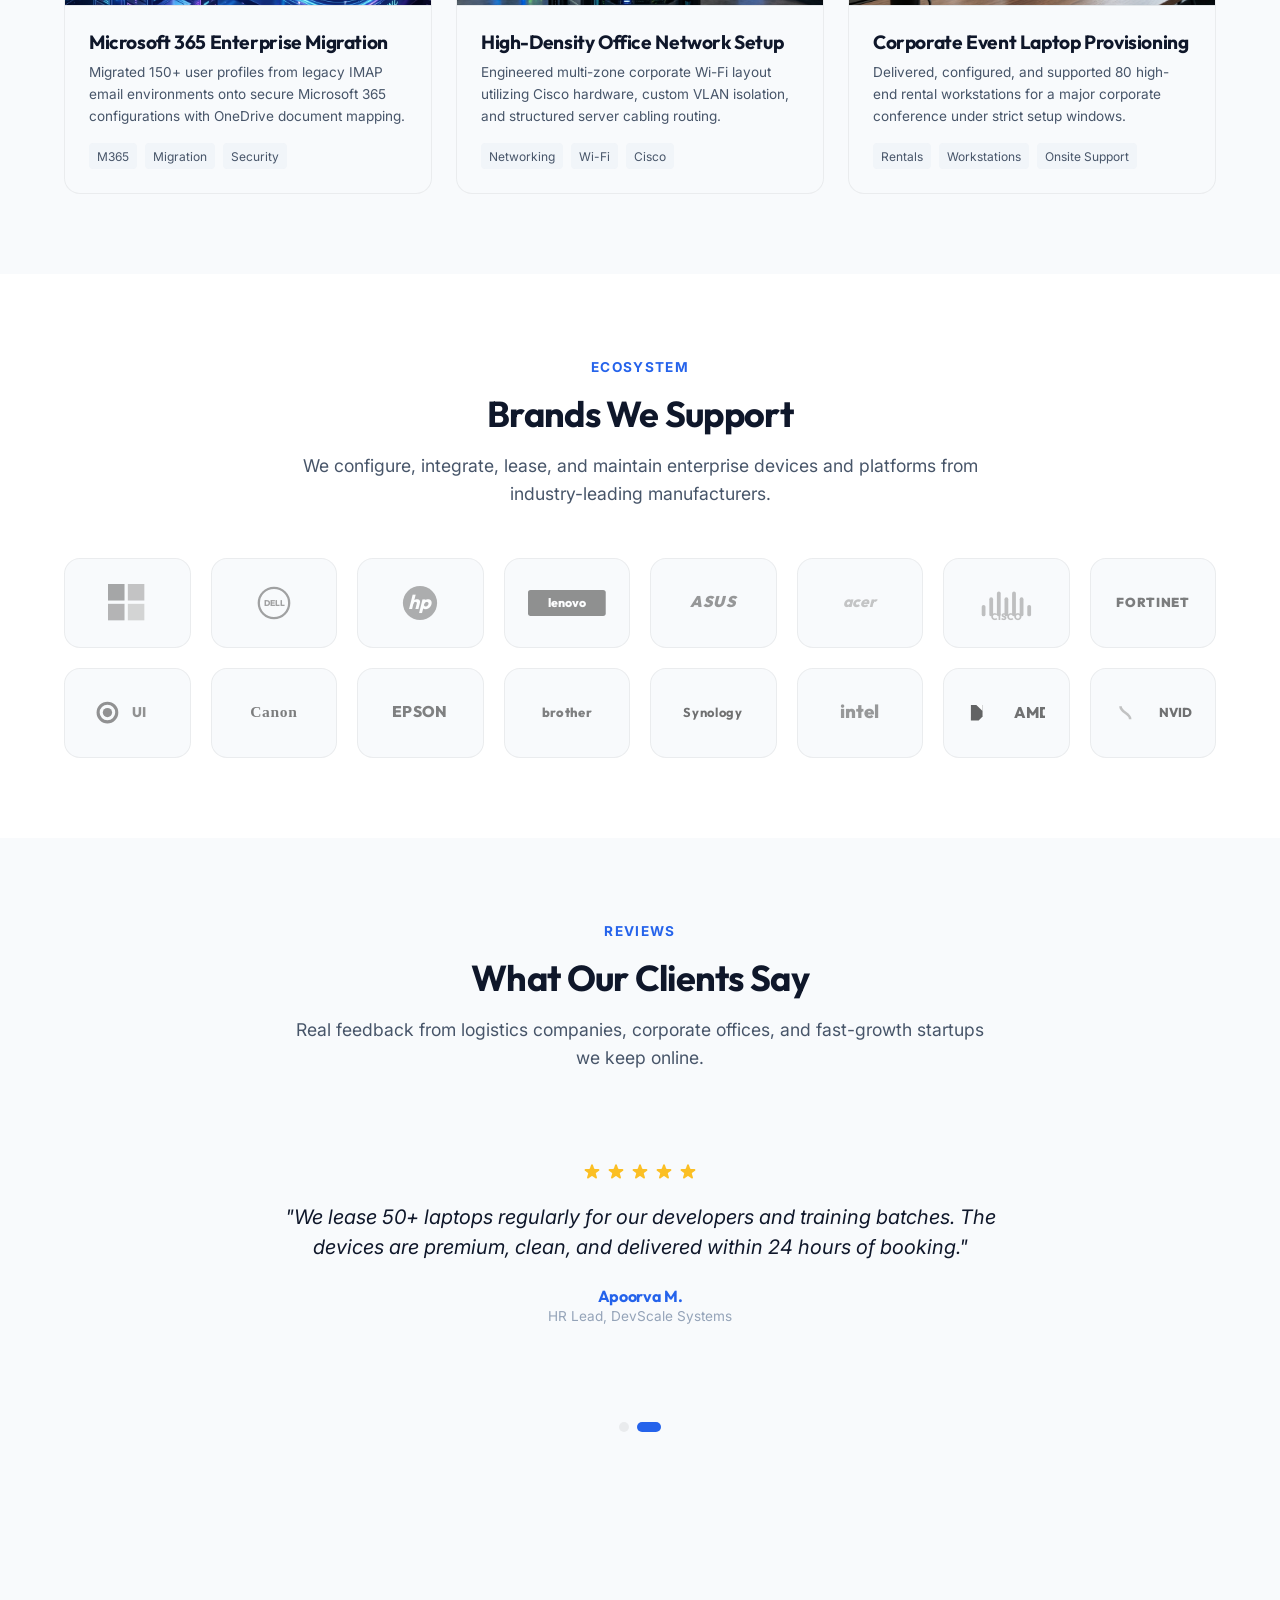
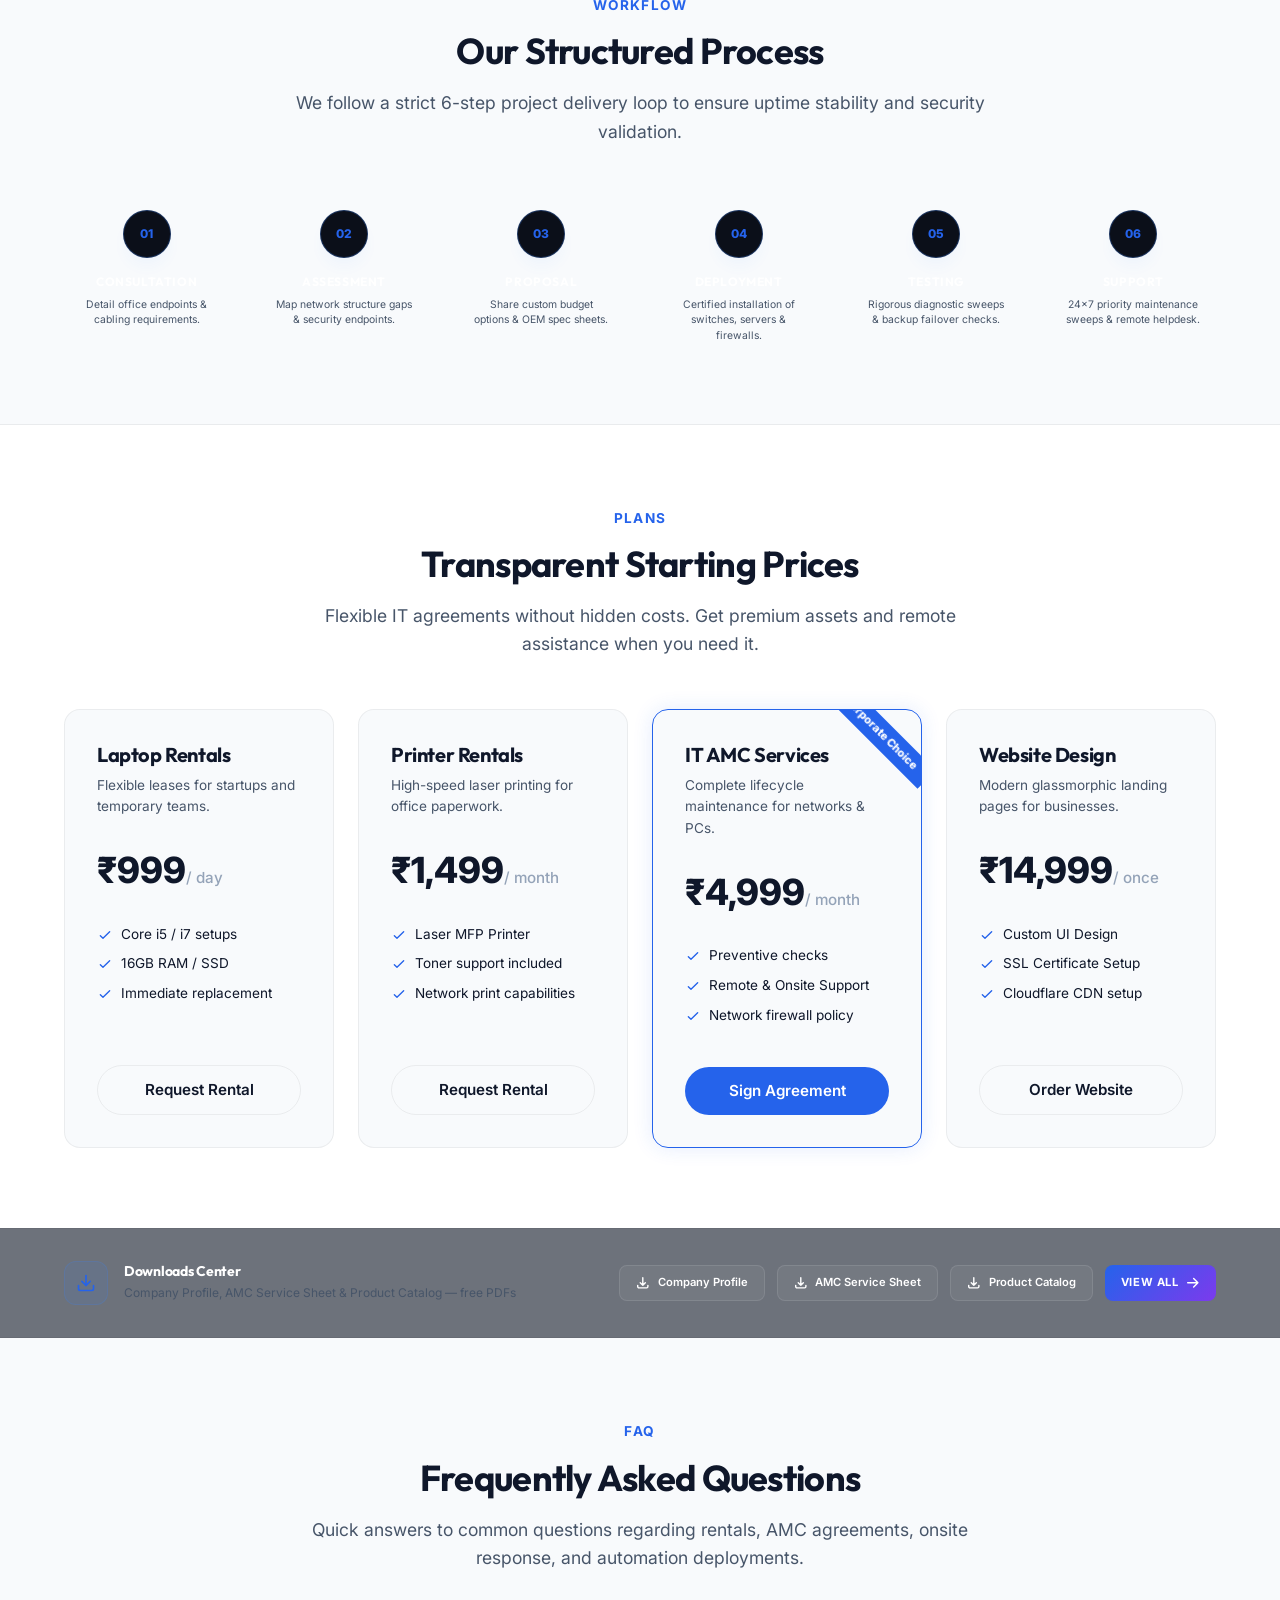
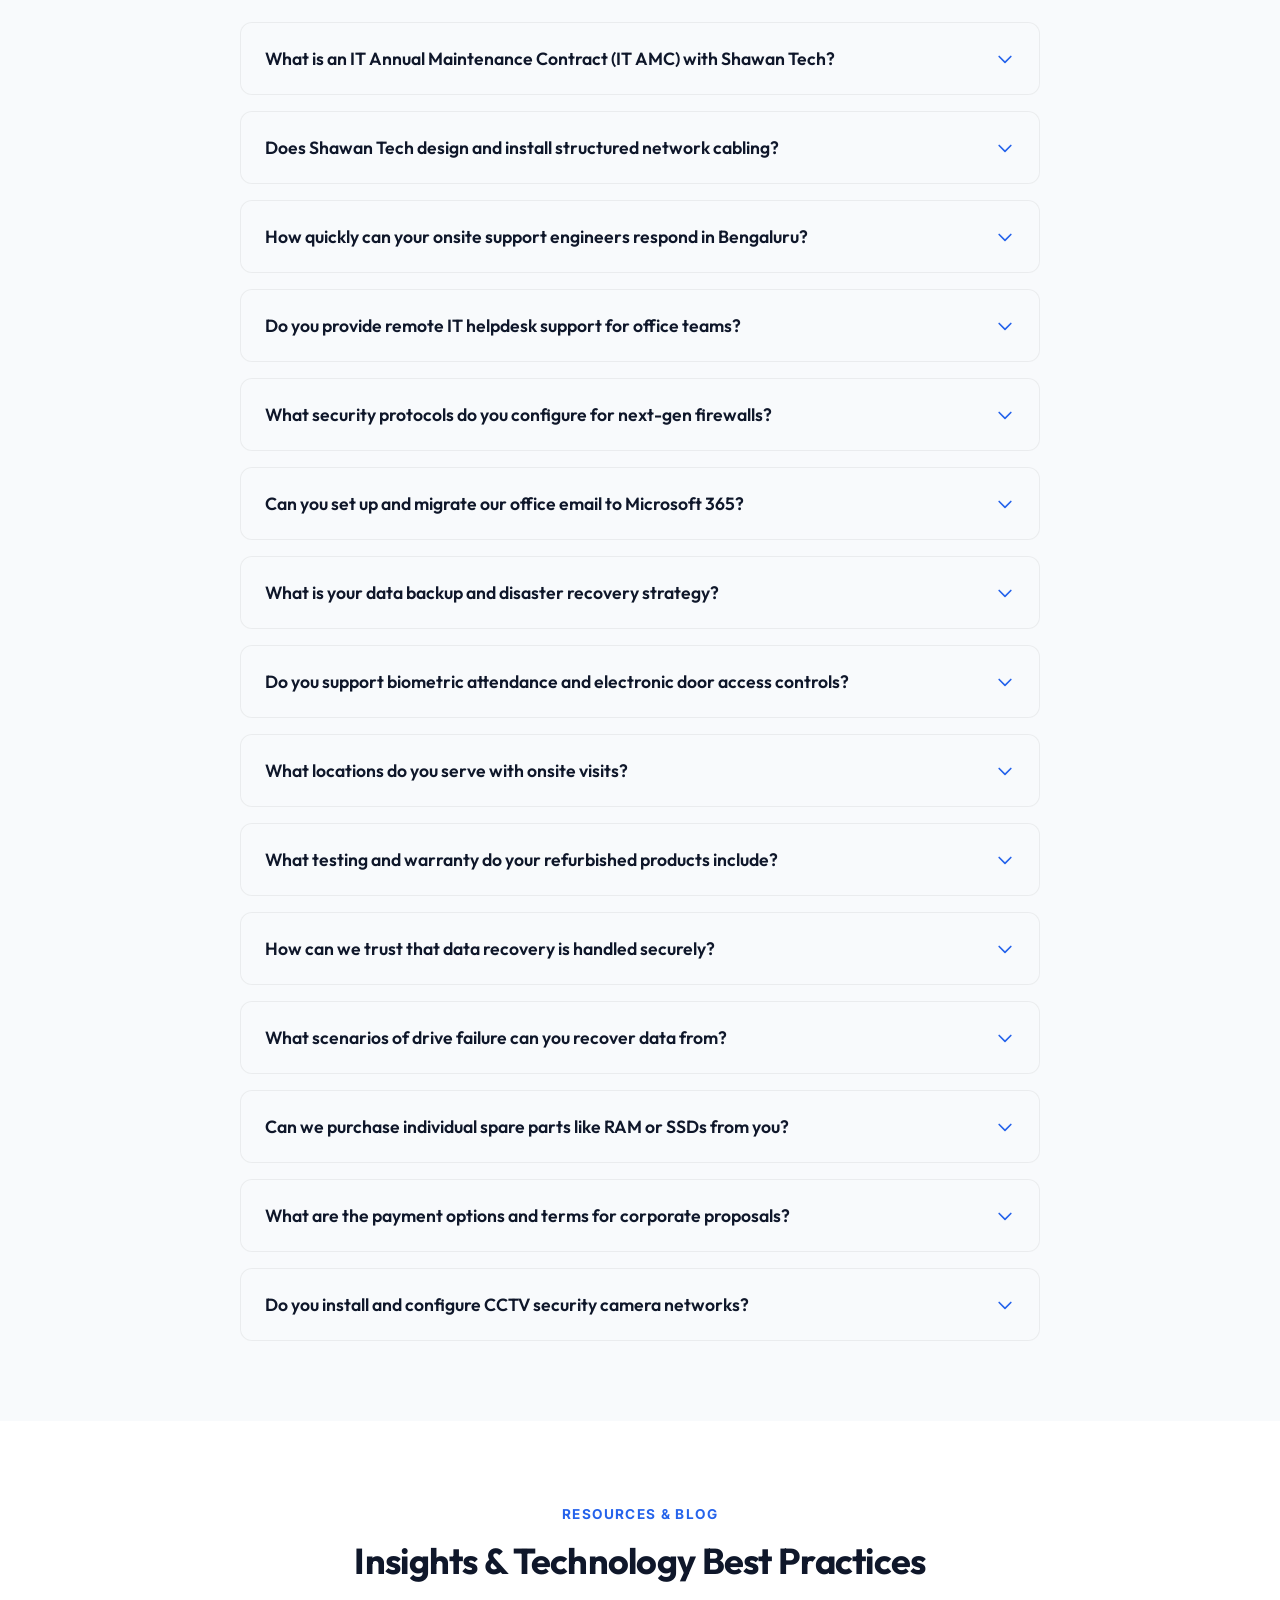
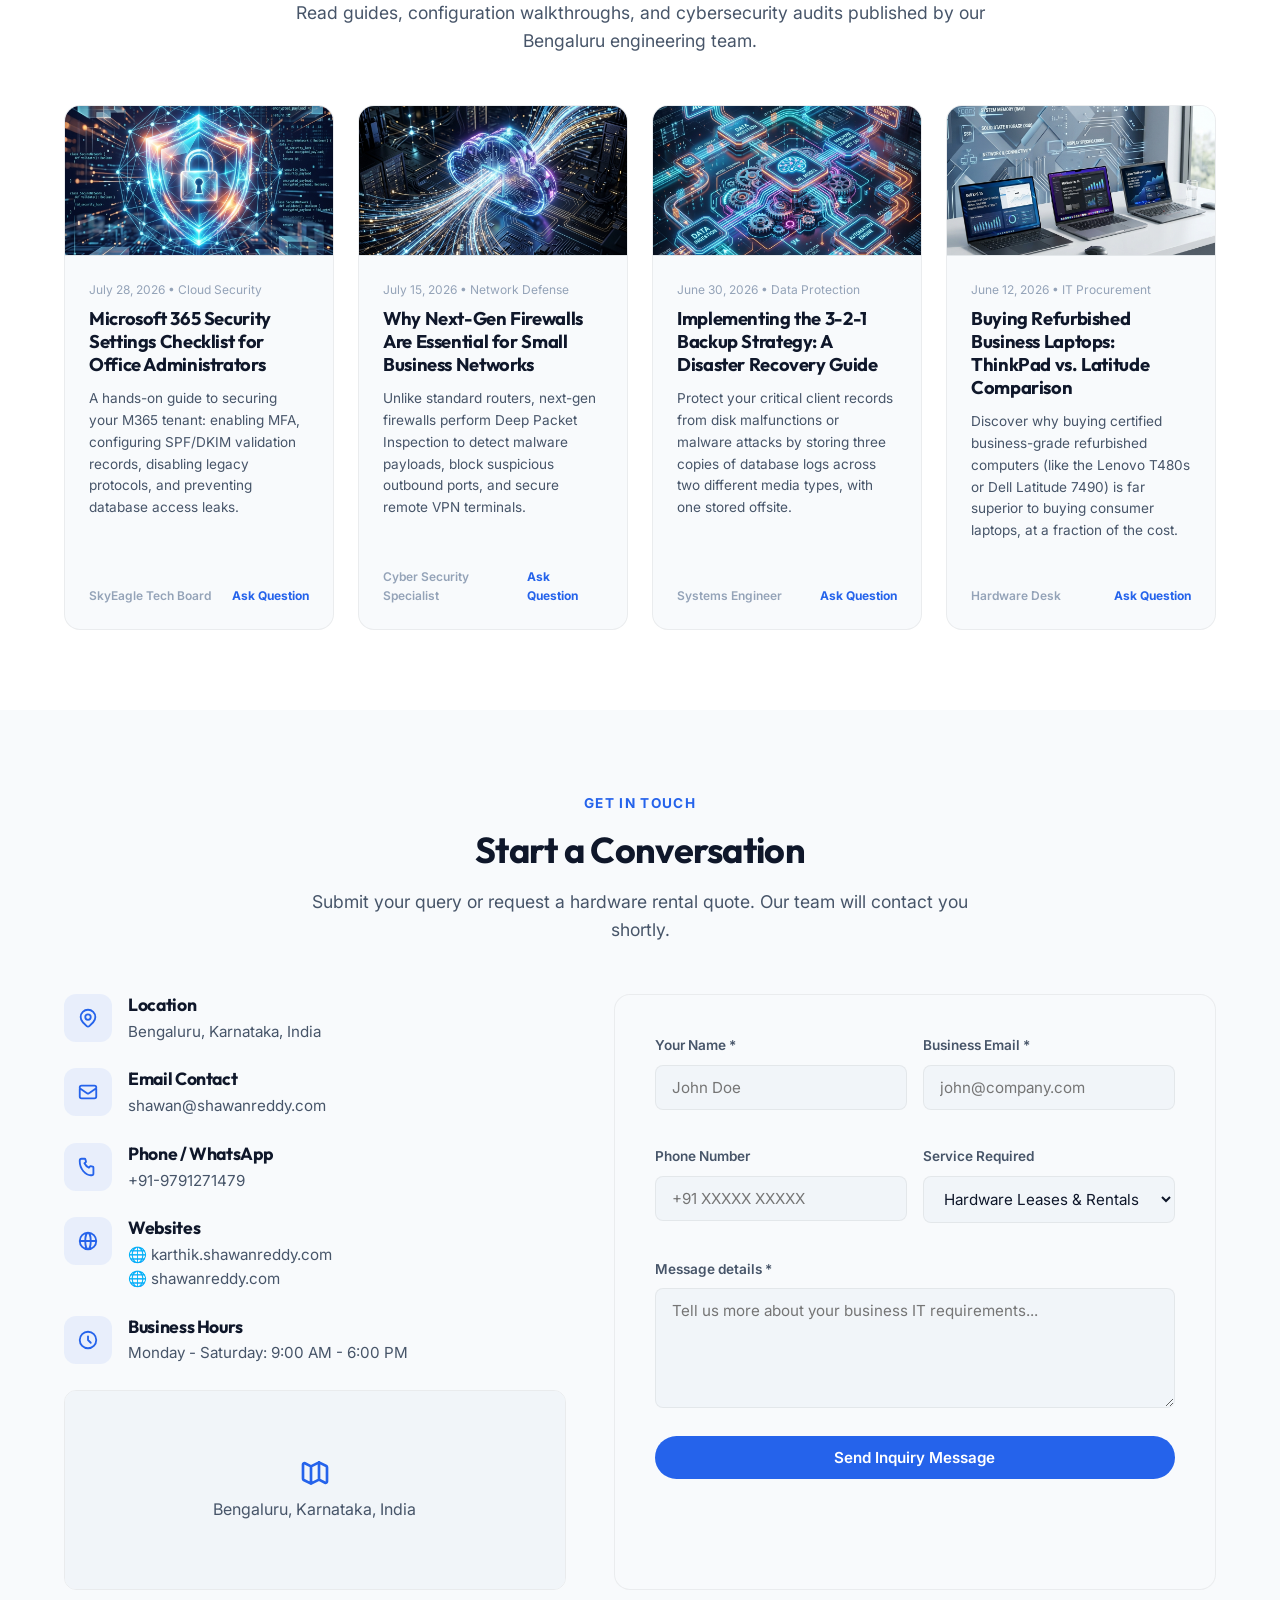
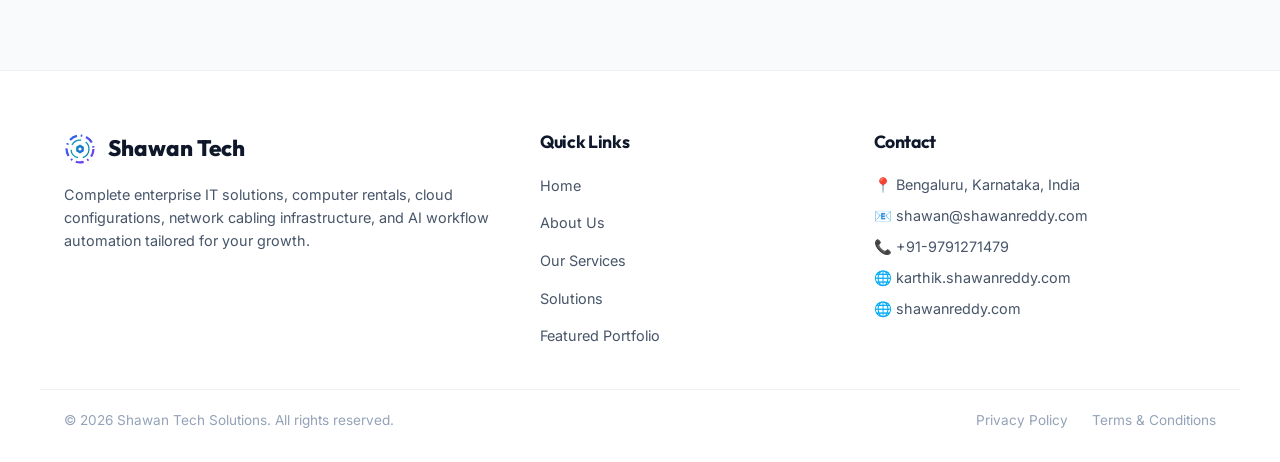
==== commit e7a5c9f7: "Add homepage Refurbished IT Assets showcase section with products cards grid and catalog link" ====
--- a/index.html
+++ b/index.html
@@ -630,6 +630,62 @@
             </div>
         </section>
 
+        <!-- Refurbished IT Assets Showcase Section -->
+        <section class="refurbished-landing-section">
+            <div class="container">
+                <div class="section-header scroll-reveal" style="text-align: center;">
+                    <span class="section-subtitle" style="color: var(--primary); font-size: 0.7rem; font-weight: 700; text-transform: uppercase; letter-spacing: 0.05em;">Enterprise Hardware</span>
+                    <h2 class="section-title" style="font-size: 1.75rem; font-weight: 800; color: #fff; margin-top: 0.25rem;">Refurbished IT Assets</h2>
+                    <p class="section-description" style="max-width: 600px; margin: 0.5rem auto 0;">Get certified, business-grade laptops and desktops from top corporate fleets at a fraction of retail prices.</p>
+                </div>
+
+                <div class="refurbished-landing-grid">
+                    <!-- Dell Latitude -->
+                    <div class="refurbished-landing-card scroll-reveal">
+                        <span class="refurbished-badge-tag">6-Mo Warranty</span>
+                        <h3>Dell Latitude 7490</h3>
+                        <p>Intel Core i5 | 16GB RAM | 256GB SSD</p>
+                        <div class="refurbished-divider"></div>
+                        <div class="refurbished-card-footer">
+                            <span class="refurbished-certified-label">Tested & Certified</span>
+                            <a href="https://wa.me/919791271479?text=Hello%20Shawan%20Tech%2C%20I%20would%20like%20to%20request%20a%20price%20quote%20for%20the%20Refurbished%20Dell%20Latitude%207490%20laptop." target="_blank" class="refurbished-quote-link">Request Quote</a>
+                        </div>
+                    </div>
+
+                    <!-- Lenovo ThinkPad -->
+                    <div class="refurbished-landing-card scroll-reveal">
+                        <span class="refurbished-badge-tag">6-Mo Warranty</span>
+                        <h3>Lenovo ThinkPad T480s</h3>
+                        <p>Intel Core i7 | 16GB RAM | 512GB SSD</p>
+                        <div class="refurbished-divider"></div>
+                        <div class="refurbished-card-footer">
+                            <span class="refurbished-certified-label">Tested & Certified</span>
+                            <a href="https://wa.me/919791271479?text=Hello%20Shawan%20Tech%2C%20I%20would%20like%20to%20request%20a%20price%20quote%20for%20the%20Refurbished%20Lenovo%20ThinkPad%20T480s%20laptop." target="_blank" class="refurbished-quote-link">Request Quote</a>
+                        </div>
+                    </div>
+
+                    <!-- HP EliteBook -->
+                    <div class="refurbished-landing-card scroll-reveal">
+                        <span class="refurbished-badge-tag">6-Mo Warranty</span>
+                        <h3>HP EliteBook 840 G5</h3>
+                        <p>Intel Core i5 | 16GB RAM | 512GB SSD</p>
+                        <div class="refurbished-divider"></div>
+                        <div class="refurbished-card-footer">
+                            <span class="refurbished-certified-label">Tested & Certified</span>
+                            <a href="https://wa.me/919791271479?text=Hello%20Shawan%20Tech%2C%20I%20would%20like%20to%20request%20a%20price%20quote%20for%20the%20Refurbished%20HP%20EliteBook%20840%20G5%20laptop." target="_blank" class="refurbished-quote-link">Request Quote</a>
+                        </div>
+                    </div>
+                </div>
+
+                <div class="refurbished-browse-btn-container scroll-reveal">
+                    <a href="refurbished-products/index.html" class="btn-browse-catalog">
+                        Browse Products Catalog
+                        <svg xmlns="http://www.w3.org/2000/svg" width="16" height="16" fill="none" stroke="currentColor" stroke-width="2.5" viewBox="0 0 24 24" stroke-linecap="round" stroke-linejoin="round"><line x1="5" y1="12" x2="19" y2="12"></line><polyline points="12 5 19 12 12 19"></polyline></svg>
+                    </a>
+                </div>
+            </div>
+        </section>
+
         <!-- Industries We Serve -->
         <section id="industries">
             <div class="container">
--- a/style.css
+++ b/style.css
@@ -2169,4 +2169,120 @@
     }
 }
 
-
+/* Refurbished IT Assets Showcase Landing Section */
+.refurbished-landing-section {
+    padding: 6rem 1.5rem;
+    background-color: var(--bg-secondary);
+    border-bottom: 1px solid var(--border-glass);
+    position: relative;
+    z-index: 10;
+}
+.refurbished-landing-grid {
+    display: grid;
+    grid-template-columns: repeat(3, 1fr);
+    gap: 2rem;
+    max-width: 1200px;
+    margin: 3rem auto 3.5rem;
+}
+.refurbished-landing-card {
+    background-color: rgba(17, 24, 39, 0.4);
+    border: 1px solid var(--border-glass);
+    border-radius: 0.75rem;
+    padding: 2rem;
+    display: flex;
+    flex-direction: column;
+    gap: 1.25rem;
+    transition: border-color var(--transition-fast), transform var(--transition-fast);
+}
+.refurbished-landing-card:hover {
+    border-color: var(--primary);
+    transform: translateY(-5px);
+}
+.refurbished-badge-tag {
+    align-self: flex-start;
+    font-size: 0.6rem;
+    font-weight: 700;
+    text-transform: uppercase;
+    letter-spacing: 0.05em;
+    padding: 0.25rem 0.65rem;
+    border-radius: 0.25rem;
+    background-color: rgba(16, 185, 129, 0.1);
+    border: 1px solid rgba(16, 185, 129, 0.2);
+    color: var(--success);
+}
+.refurbished-landing-card h3 {
+    font-size: 1.1rem;
+    font-weight: 700;
+    color: #ffffff;
+}
+.refurbished-landing-card p {
+    font-size: 0.75rem;
+    color: var(--text-secondary);
+    line-height: 1.5;
+}
+.refurbished-divider {
+    height: 1px;
+    background-color: var(--border-glass);
+    width: 100%;
+}
+.refurbished-card-footer {
+    display: flex;
+    justify-content: space-between;
+    align-items: center;
+}
+.refurbished-certified-label {
+    font-size: 0.65rem;
+    font-weight: 700;
+    color: var(--text-muted);
+    text-transform: uppercase;
+    letter-spacing: 0.05em;
+}
+.refurbished-quote-link {
+    font-size: 0.75rem;
+    font-weight: 700;
+    color: var(--primary);
+    text-decoration: none;
+    transition: color var(--transition-fast);
+}
+.refurbished-quote-link:hover {
+    color: var(--accent);
+}
+
+.refurbished-browse-btn-container {
+    display: flex;
+    justify-content: center;
+}
+.btn-browse-catalog {
+    display: inline-flex;
+    align-items: center;
+    gap: 0.5rem;
+    background-color: transparent;
+    border: 1px solid var(--border-glass);
+    color: #ffffff;
+    font-weight: 700;
+    font-size: 0.75rem;
+    text-transform: uppercase;
+    letter-spacing: 0.05em;
+    padding: 0.85rem 2rem;
+    border-radius: 2rem;
+    text-decoration: none;
+    transition: border-color var(--transition-fast), background var(--transition-fast);
+}
+.btn-browse-catalog:hover {
+    border-color: #ffffff;
+    background-color: rgba(255, 255, 255, 0.05);
+}
+
+@media (max-width: 1024px) {
+    .refurbished-landing-grid {
+        grid-template-columns: repeat(2, 1fr);
+    }
+}
+@media (max-width: 768px) {
+    .refurbished-landing-grid {
+        grid-template-columns: 1fr;
+    }
+}
+
+
+
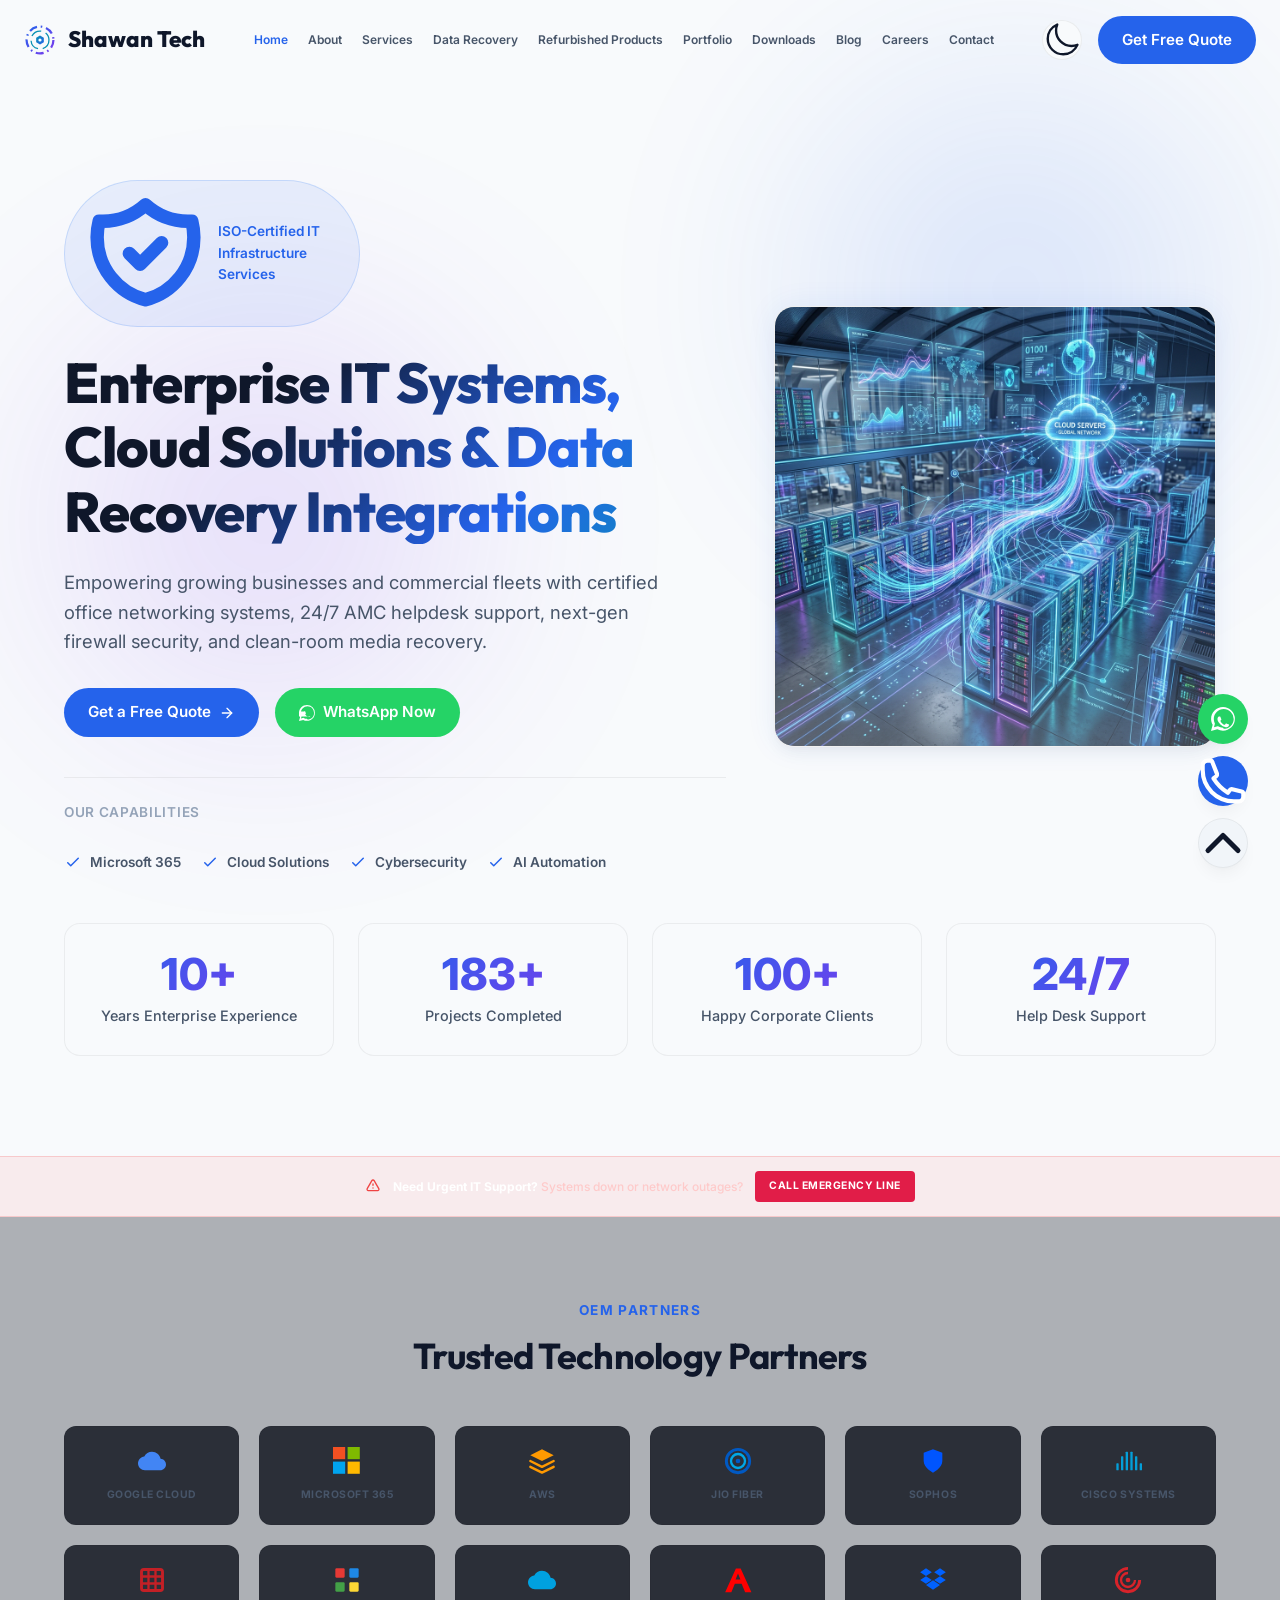
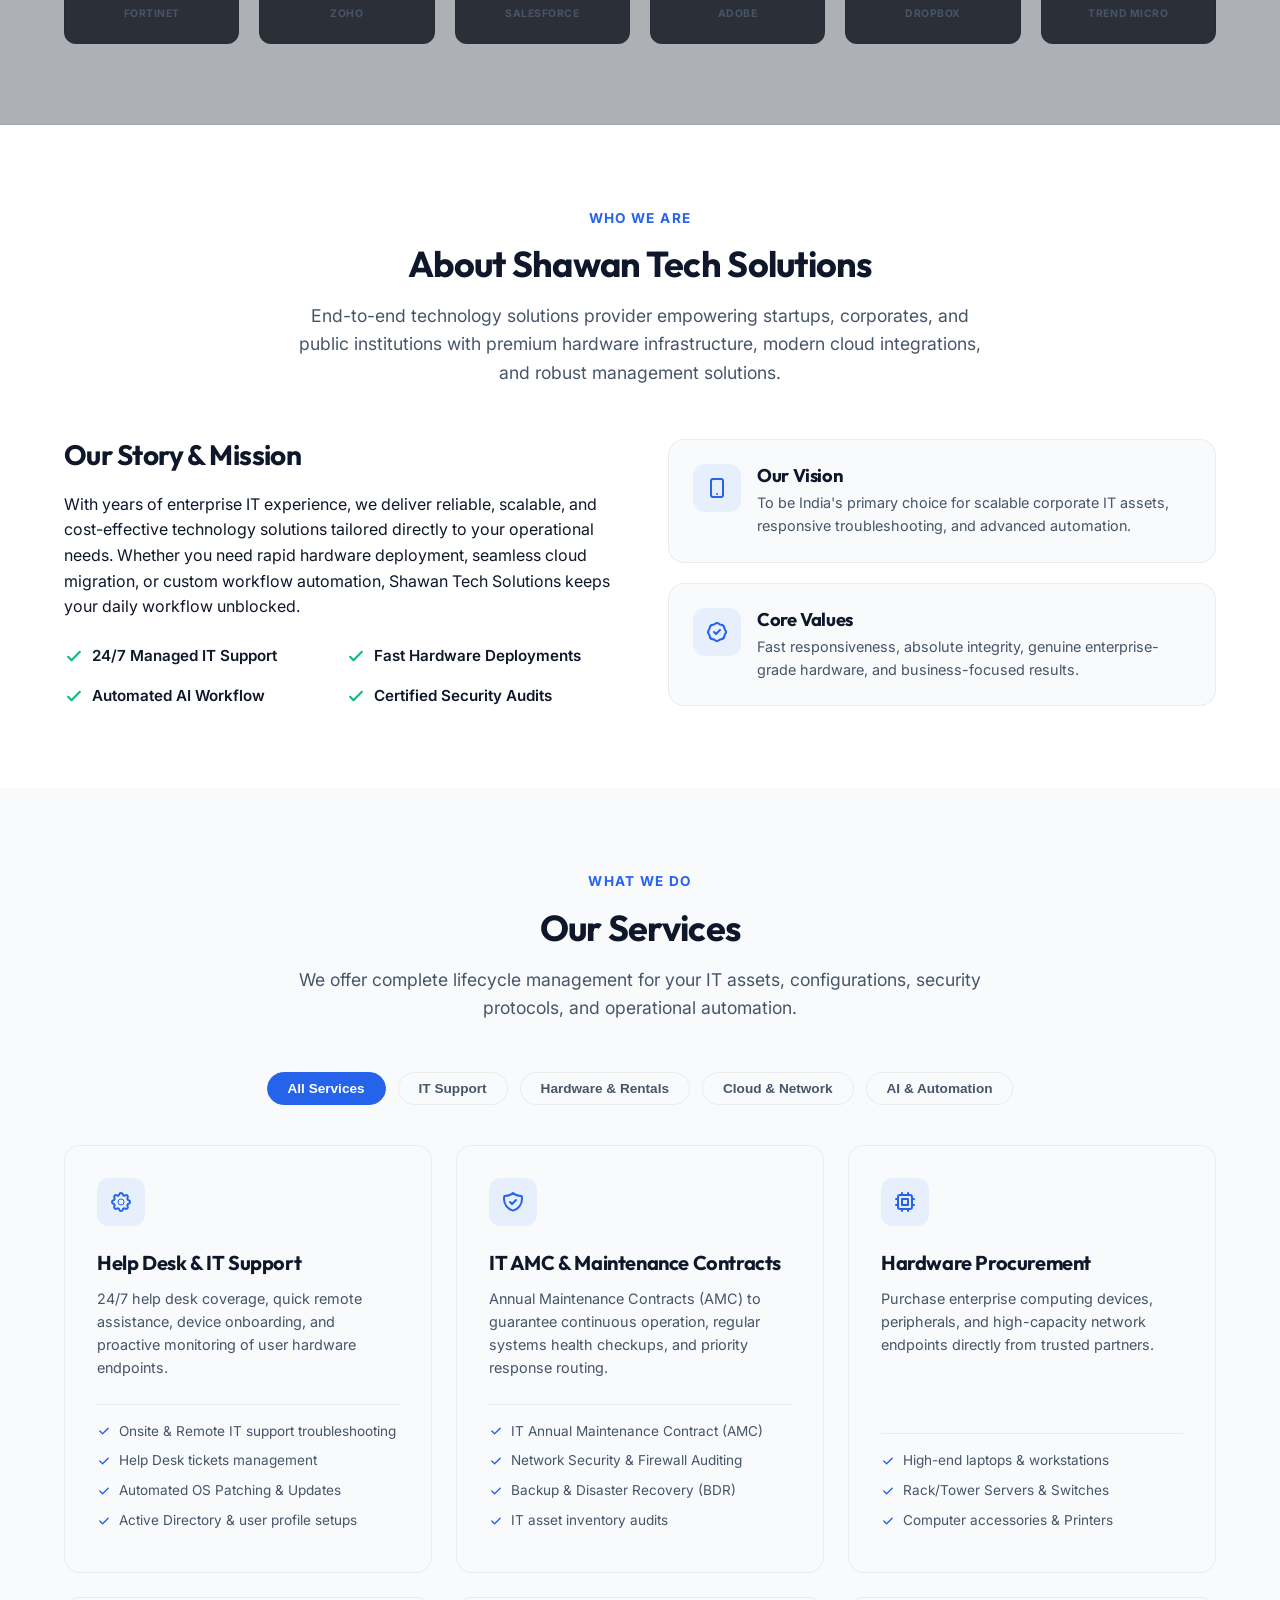
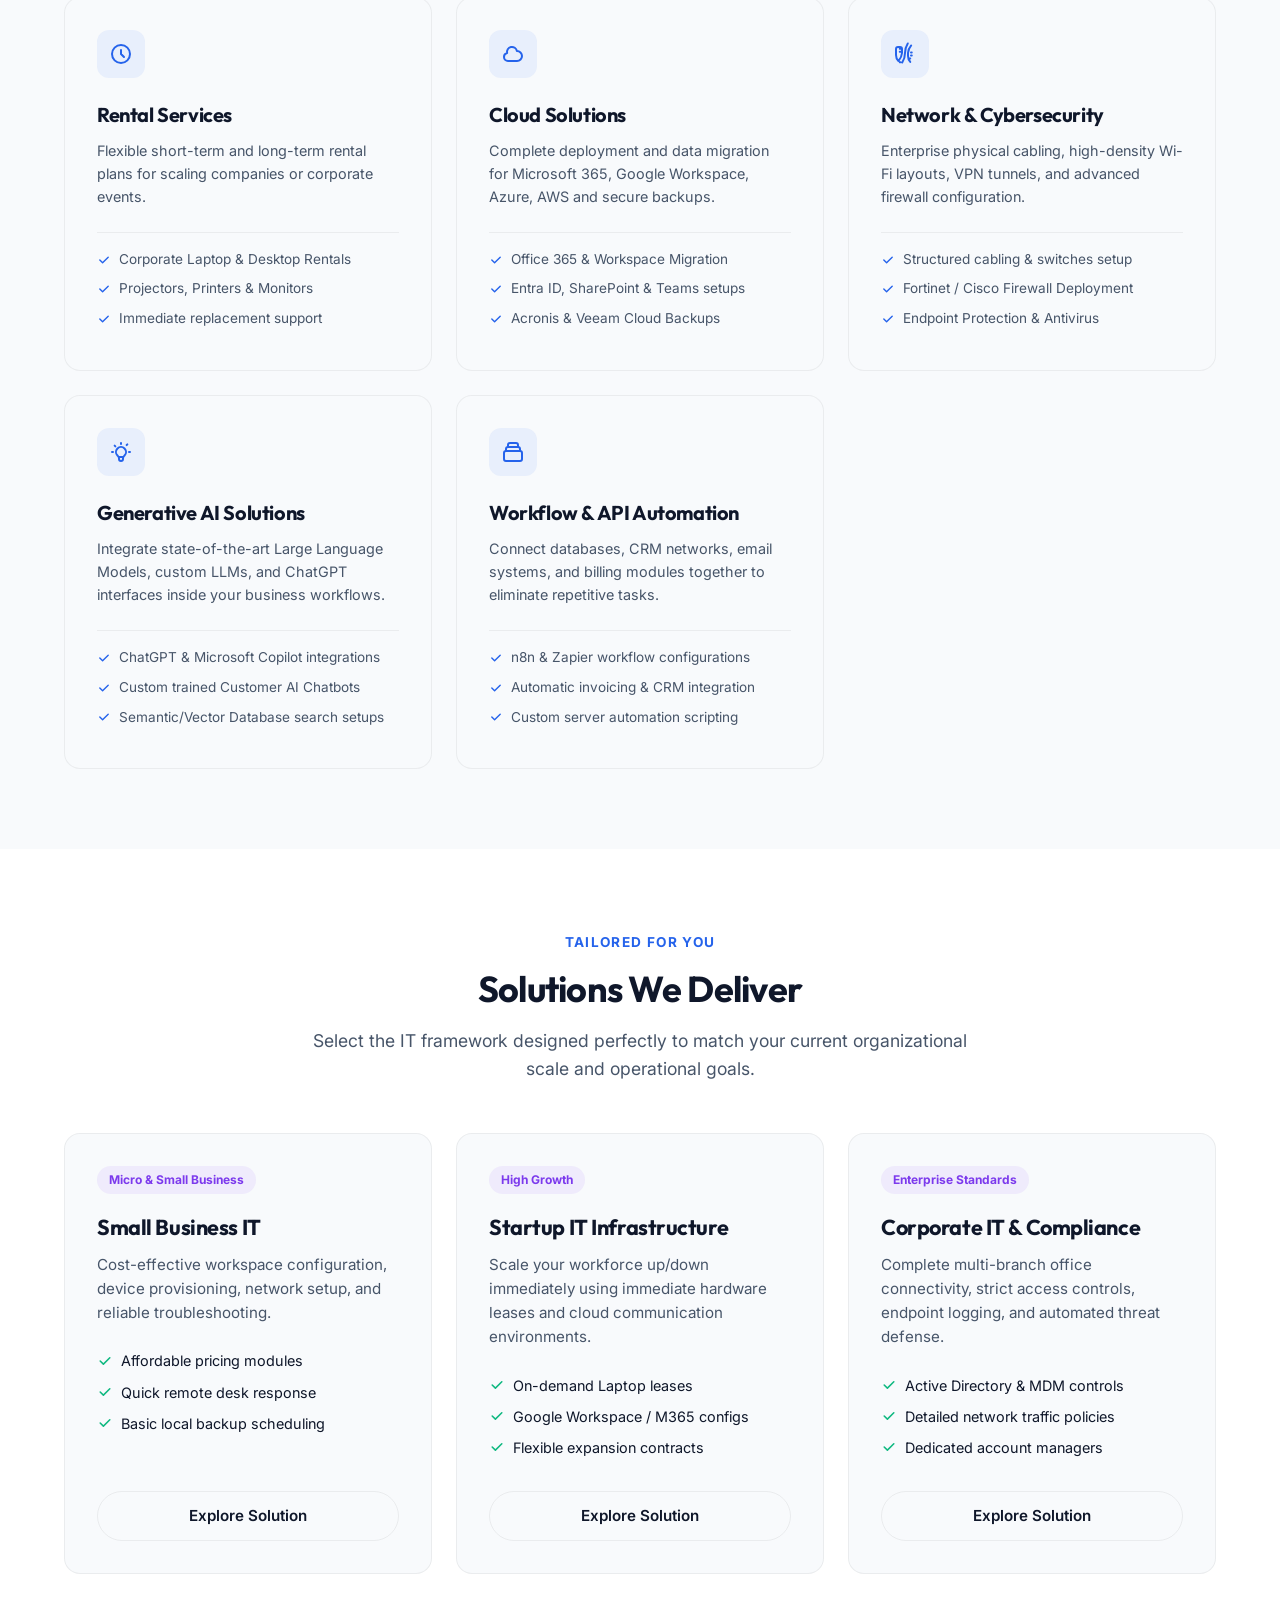
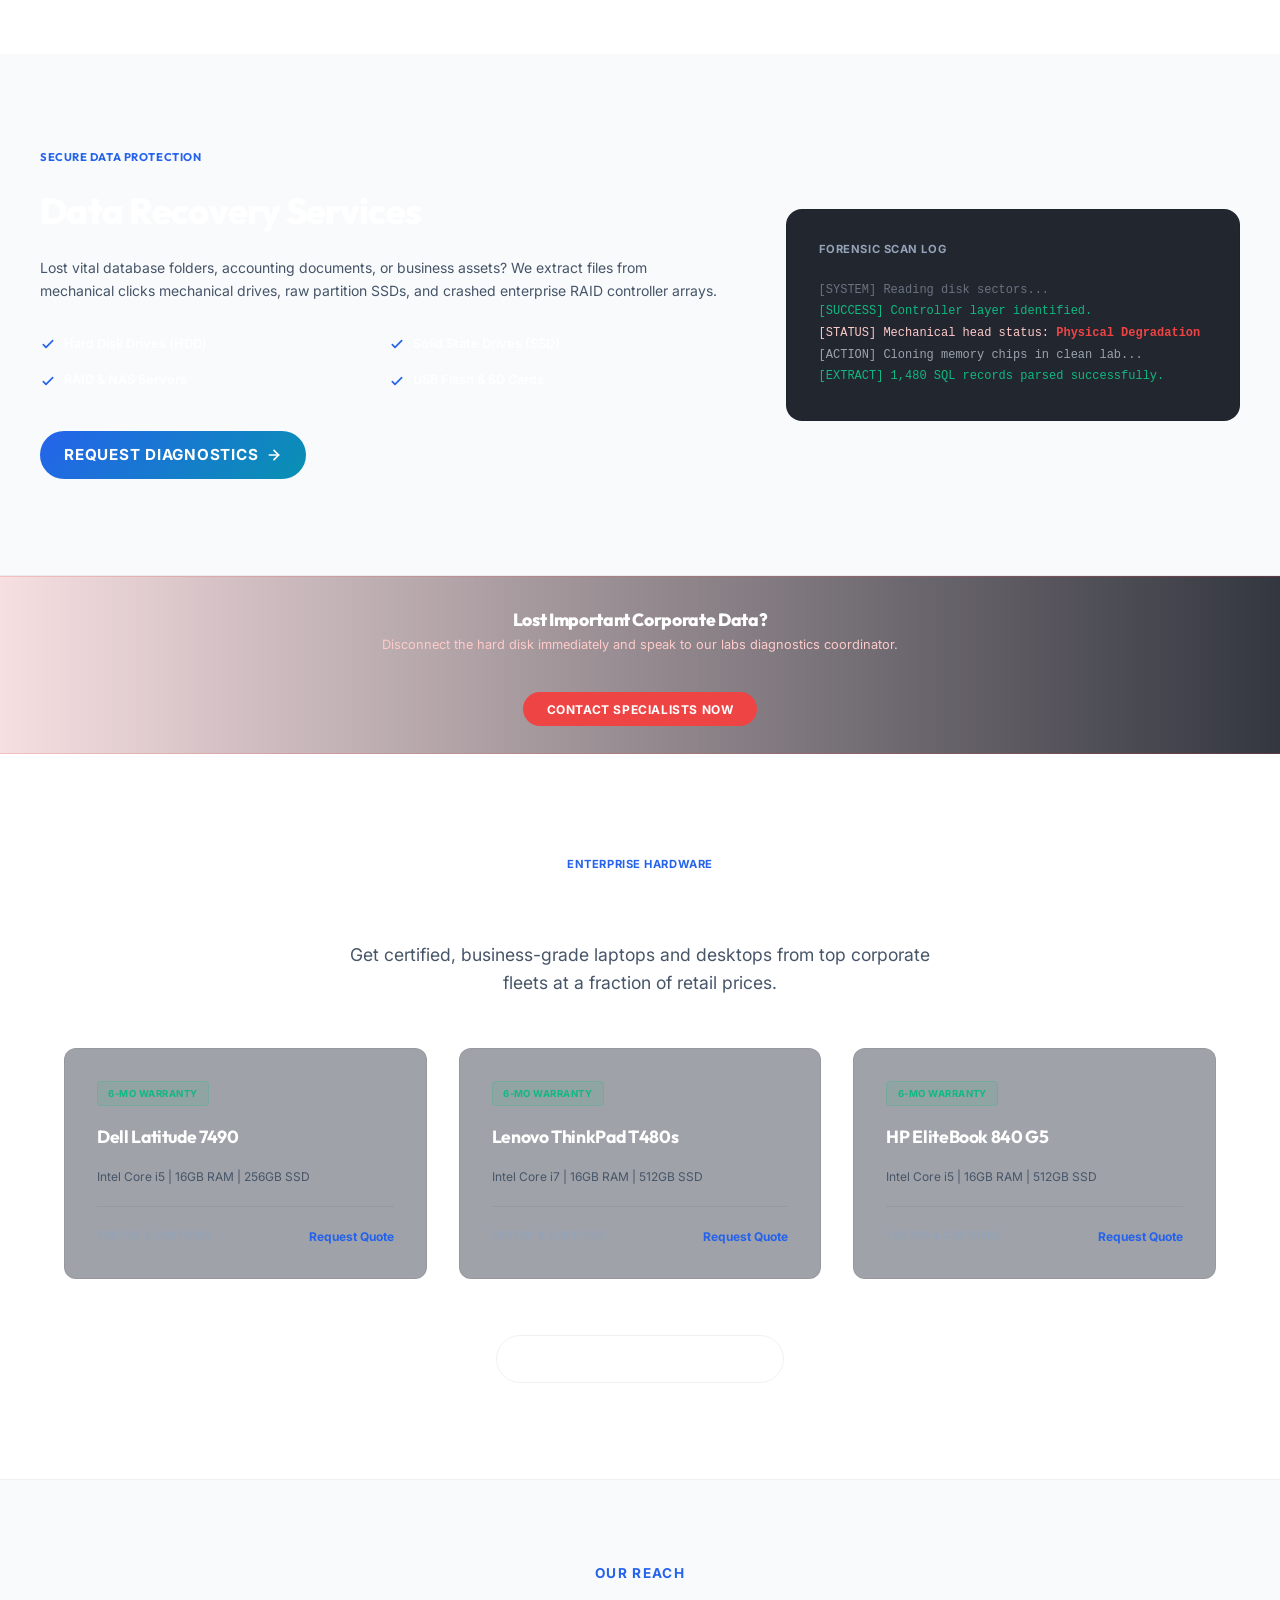
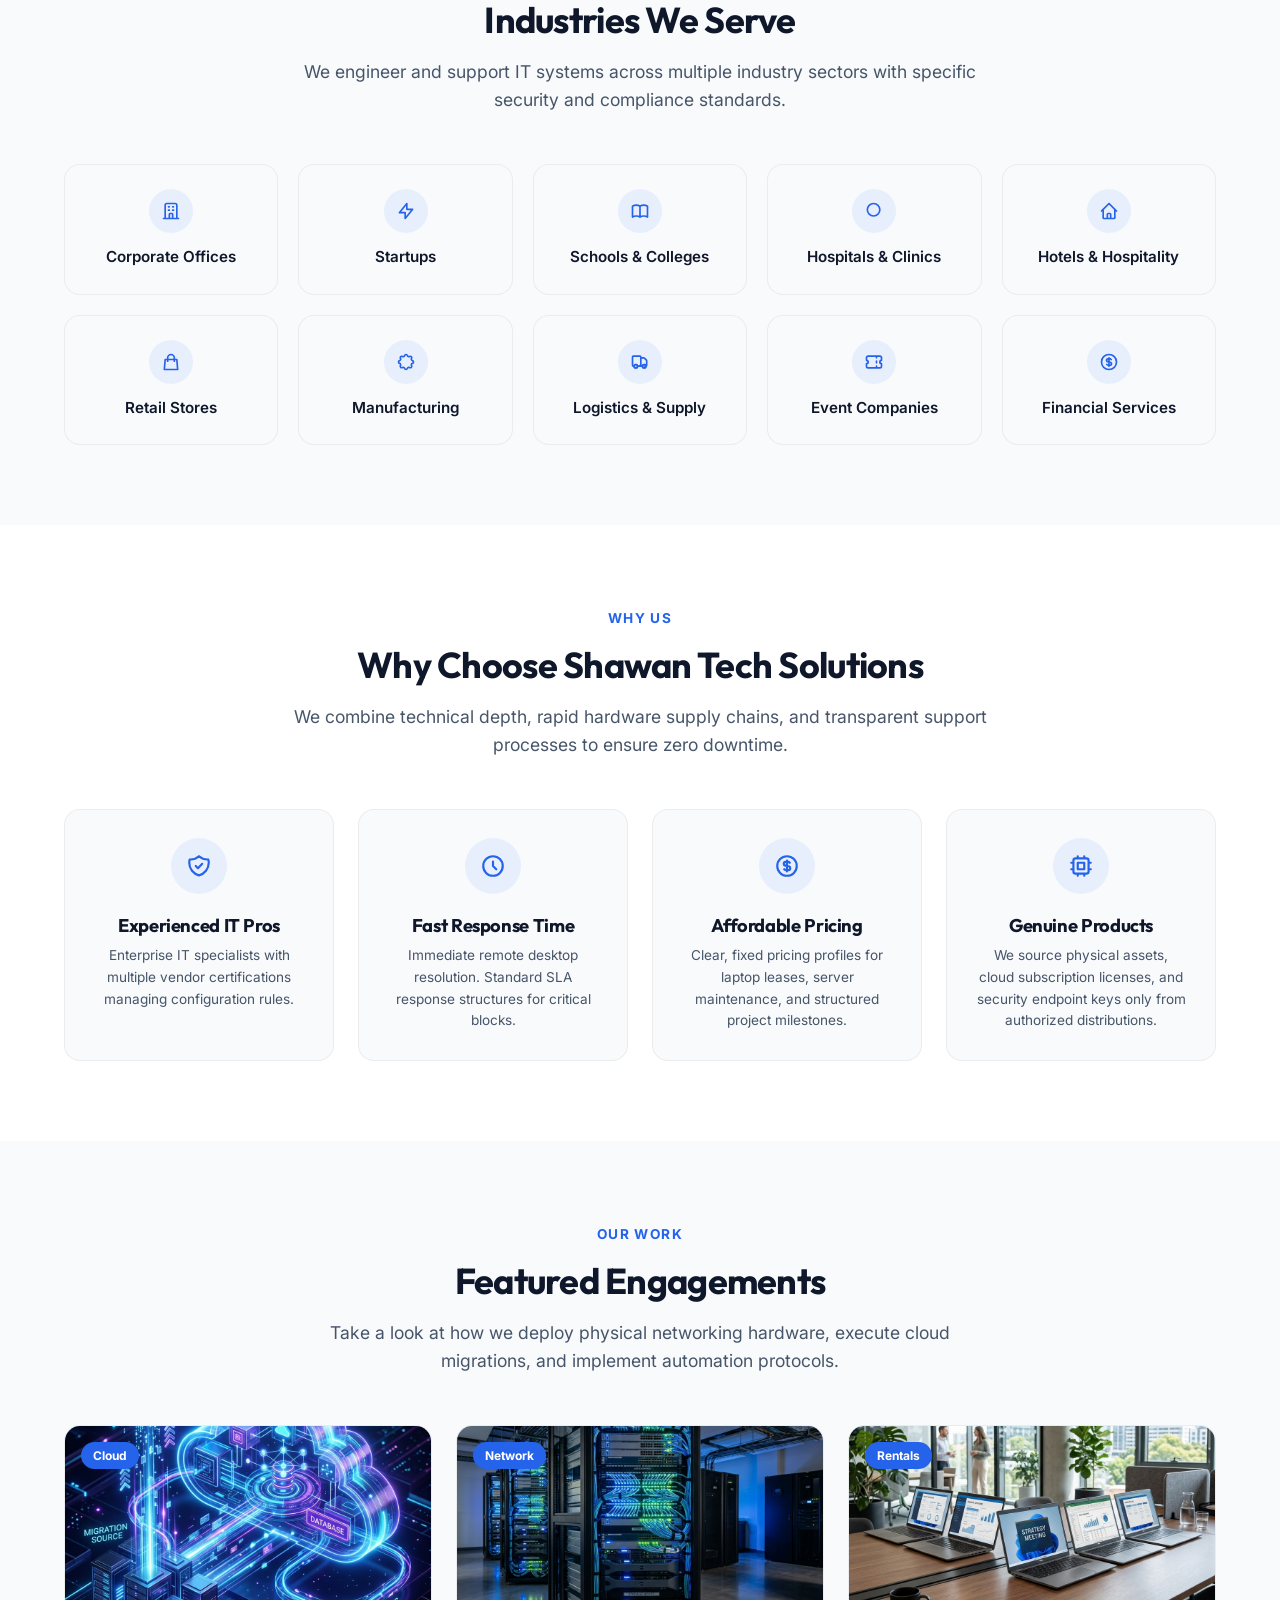
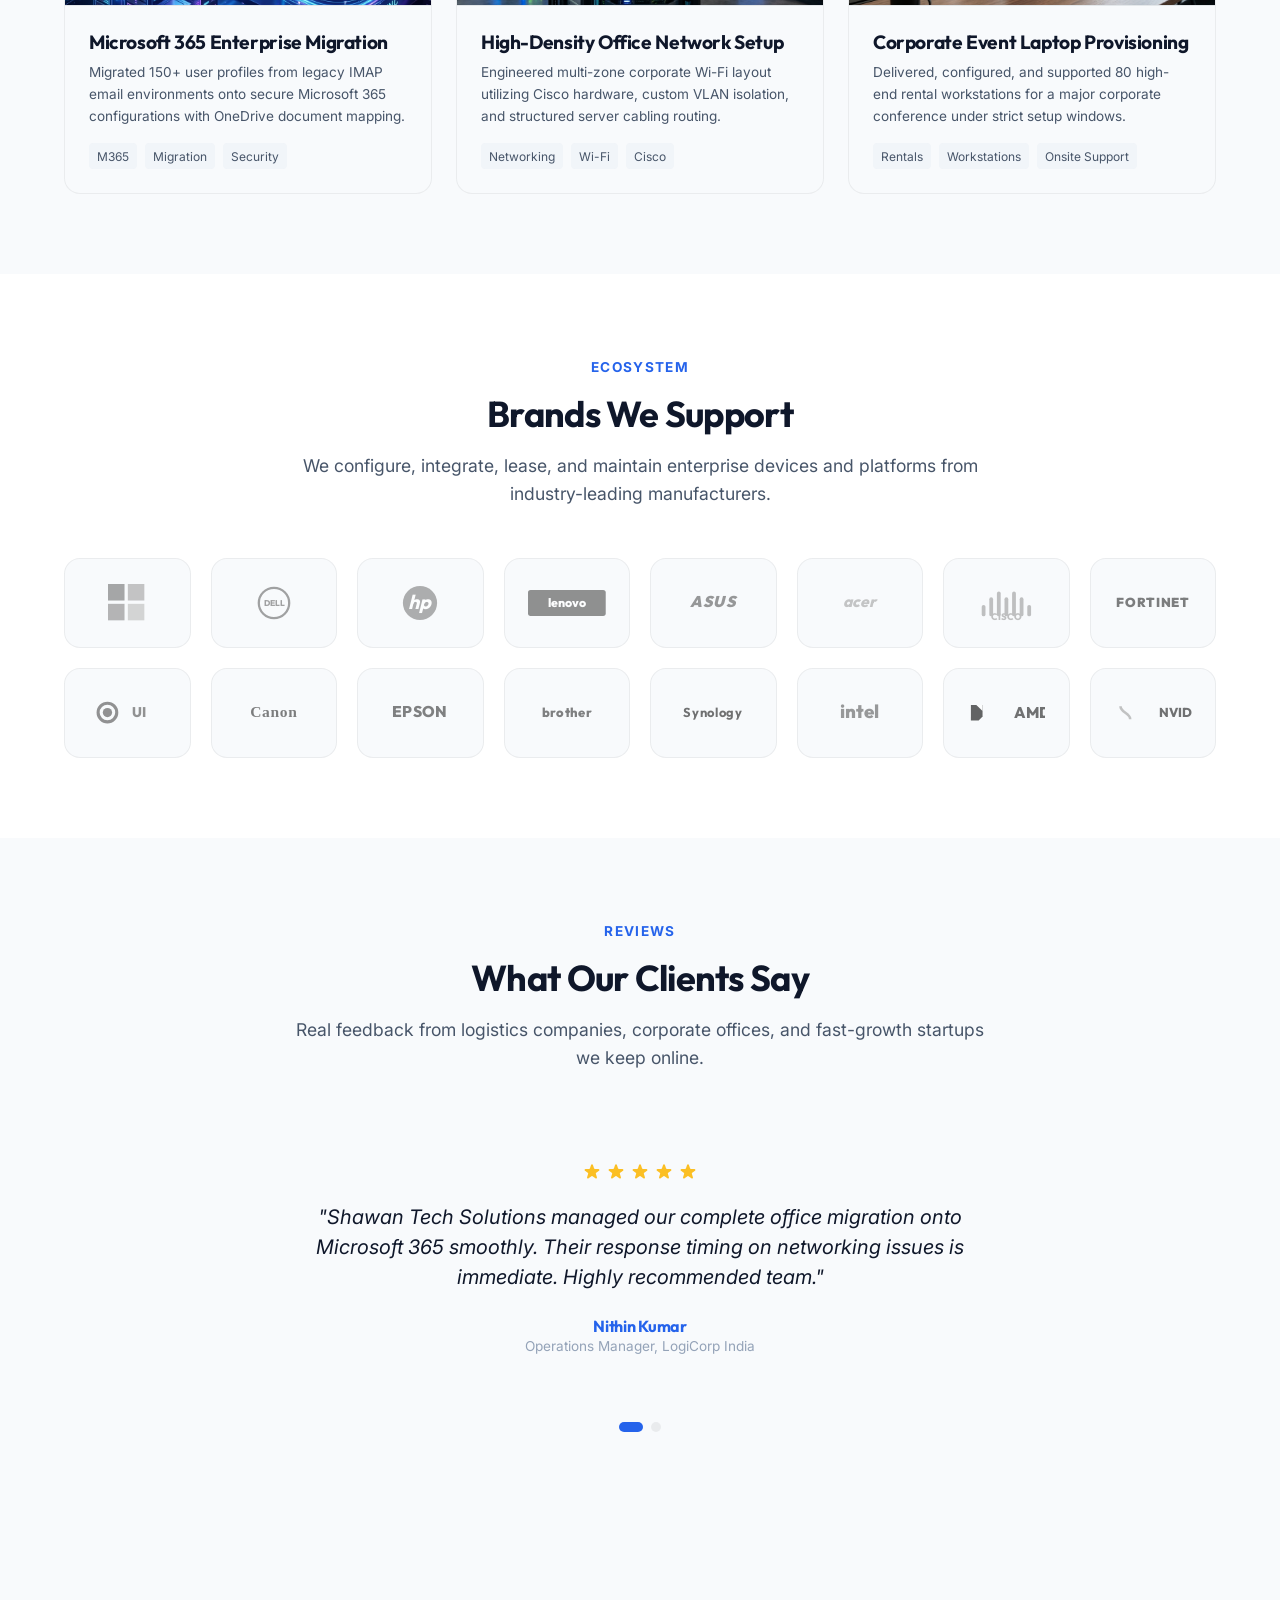
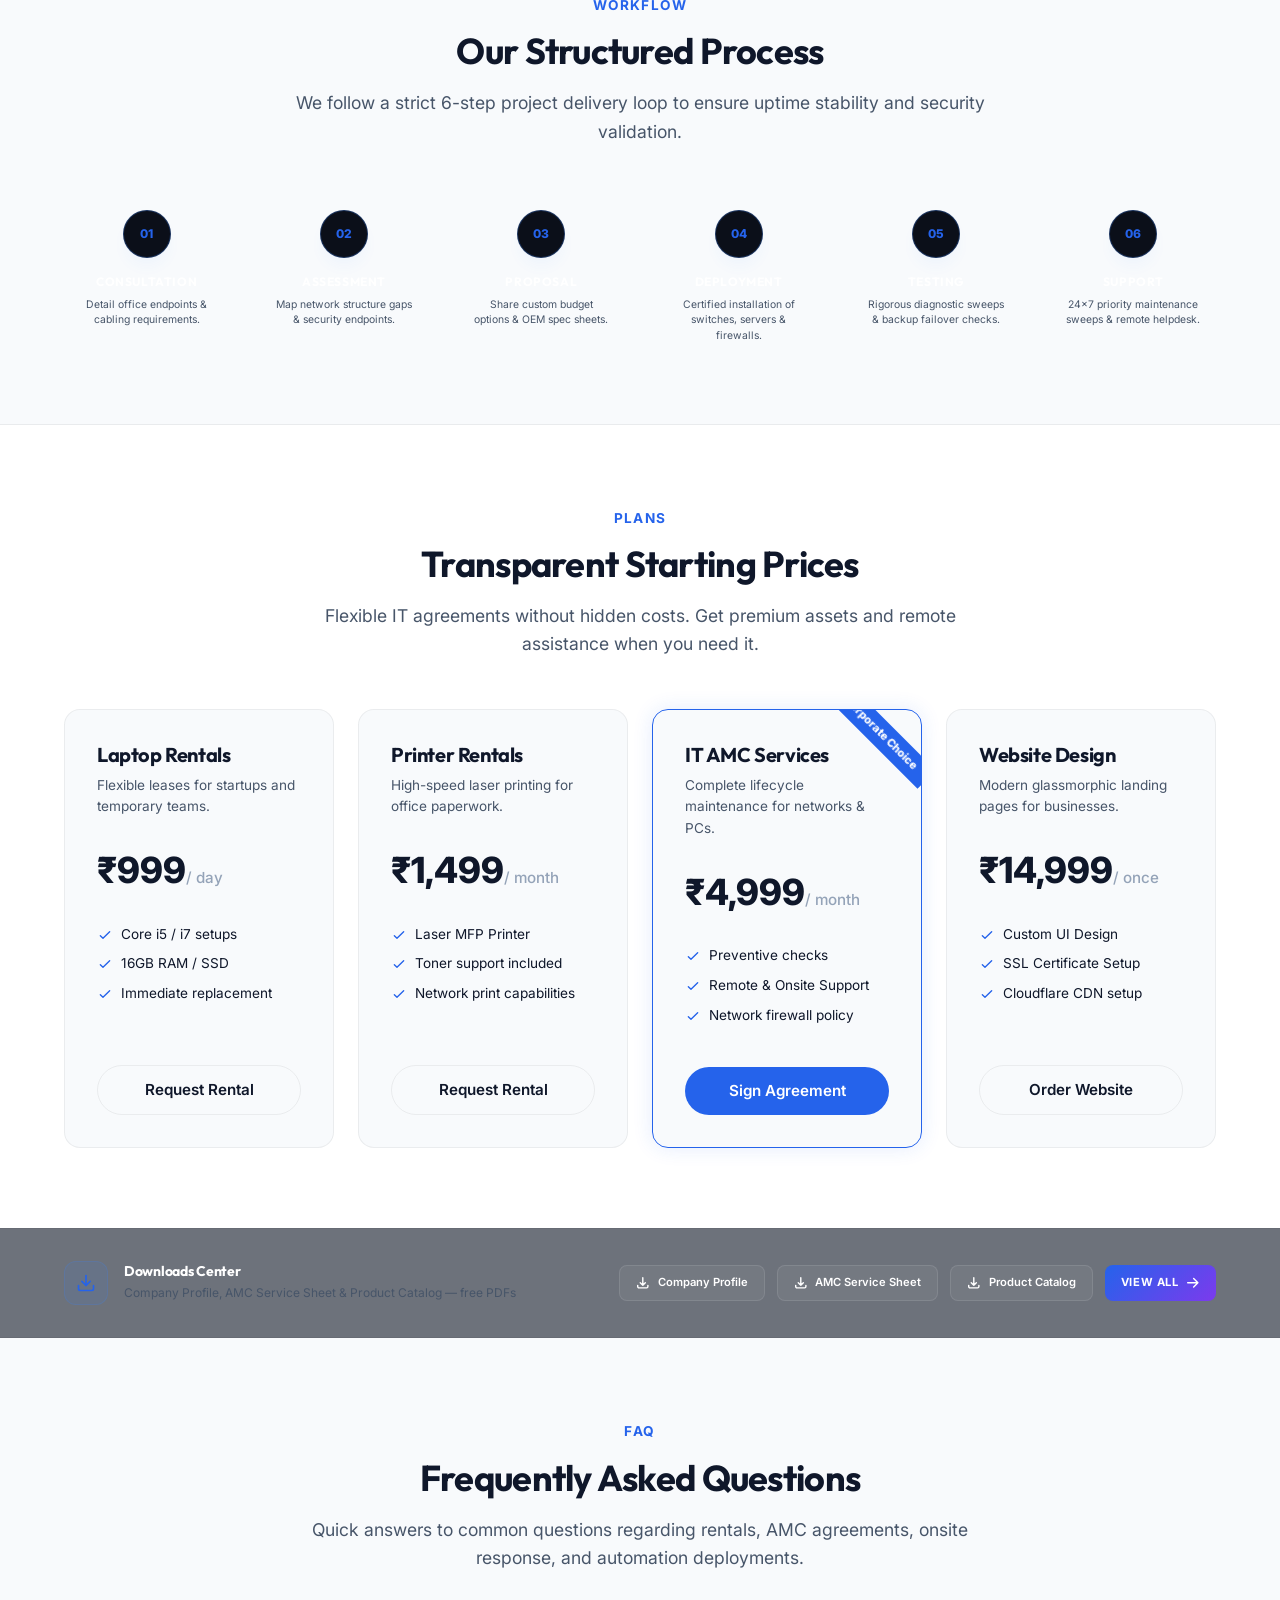
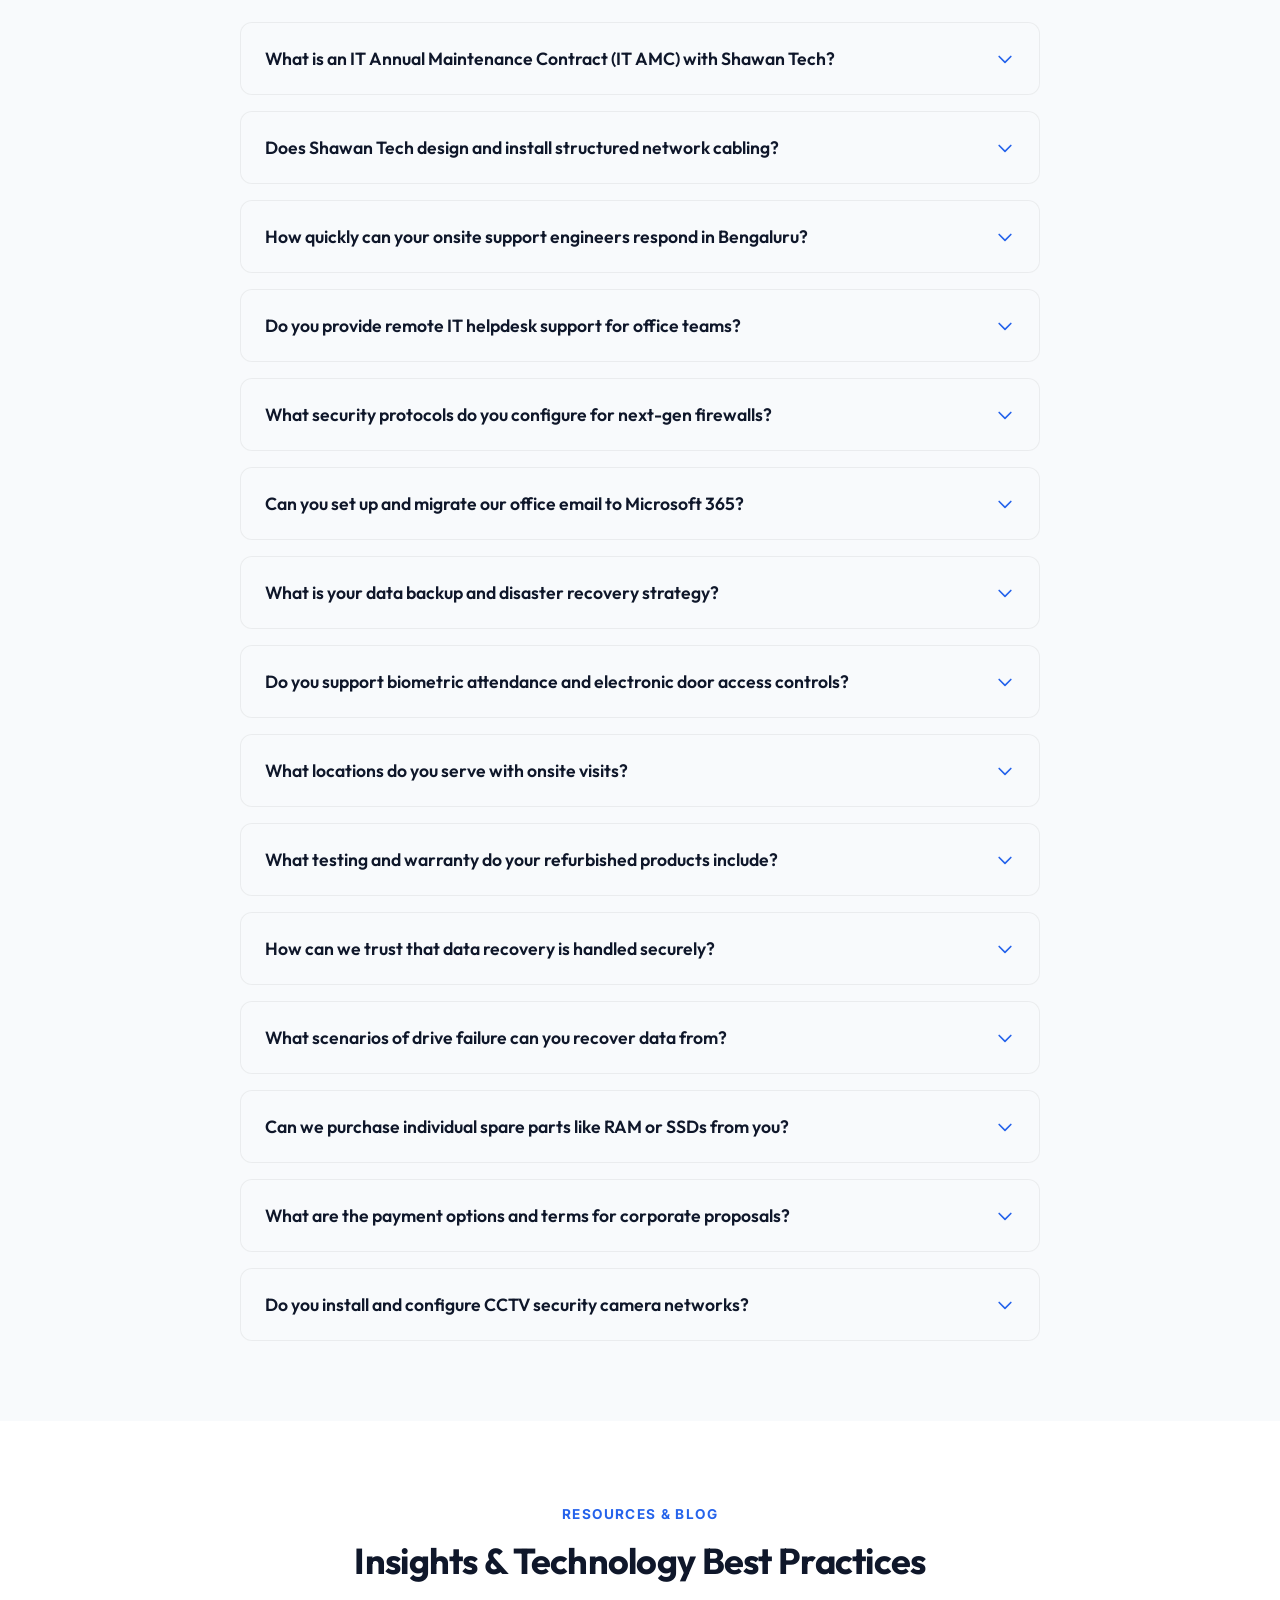
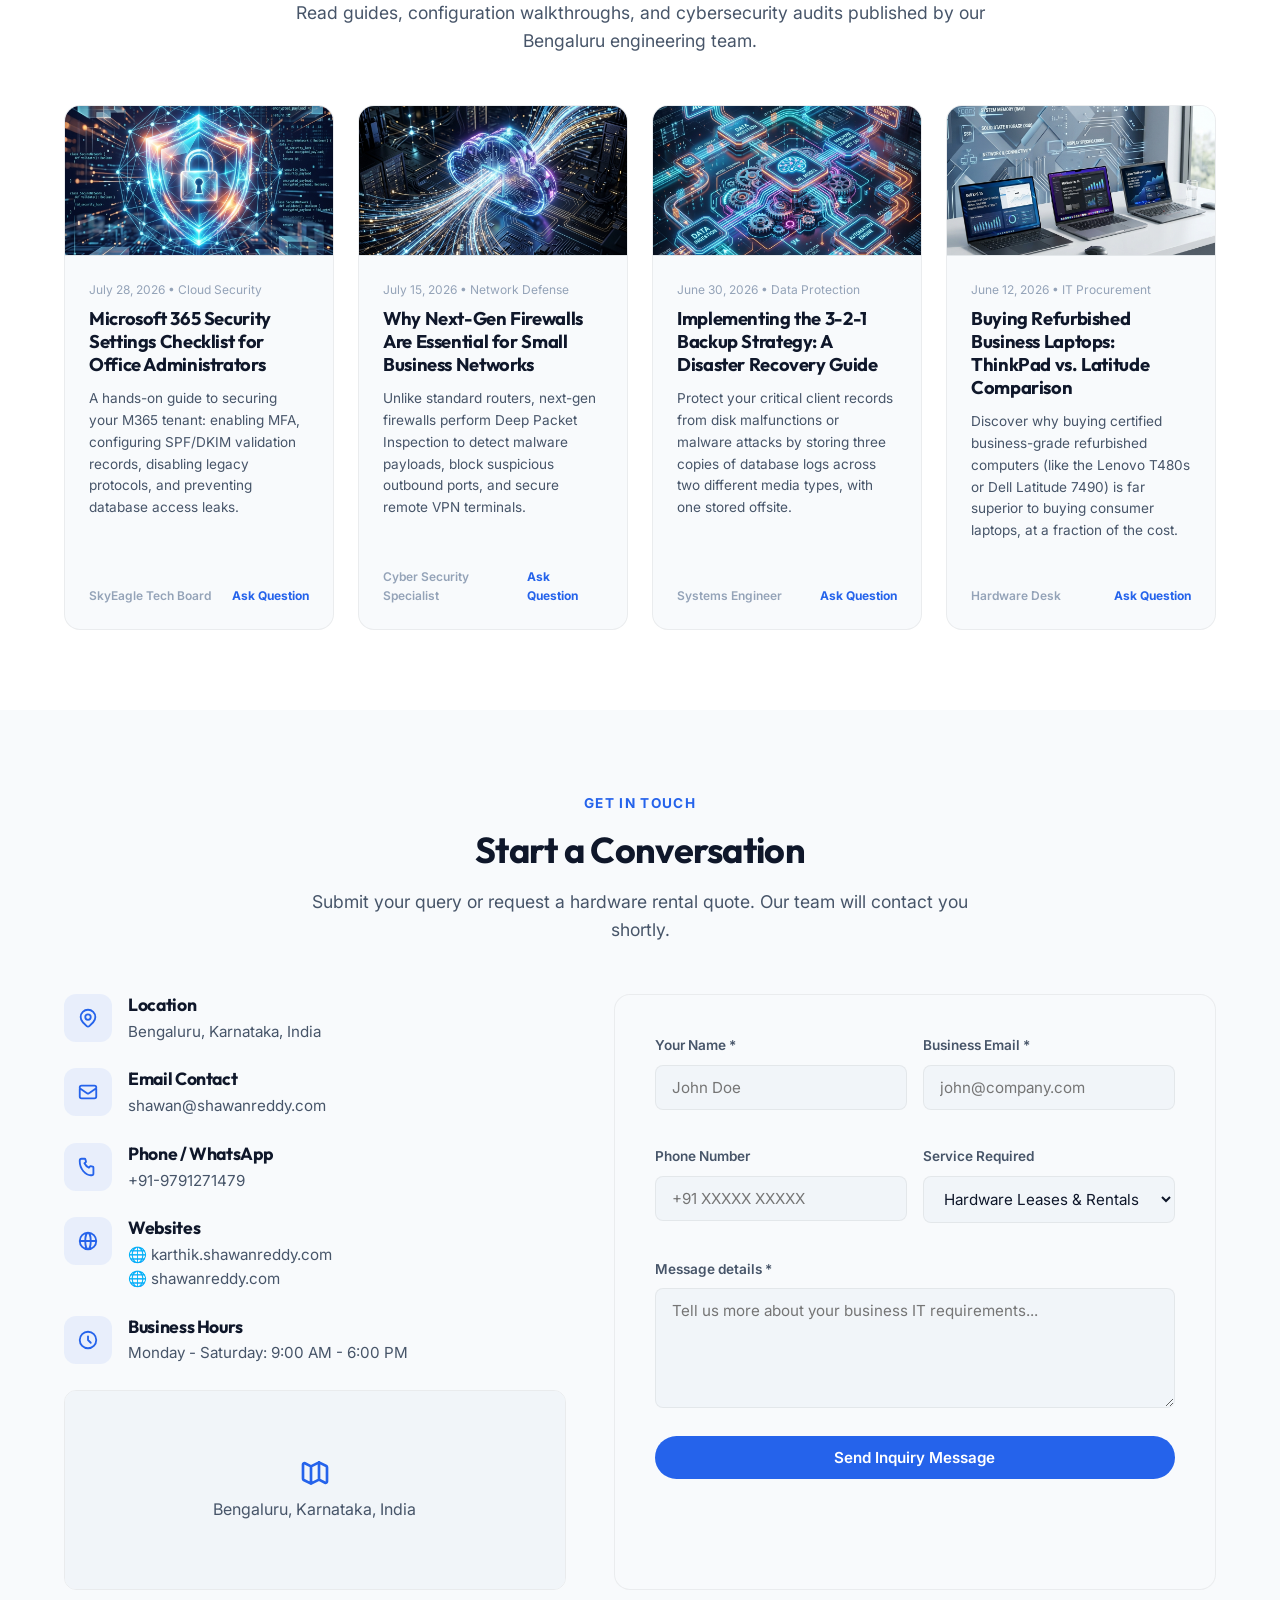
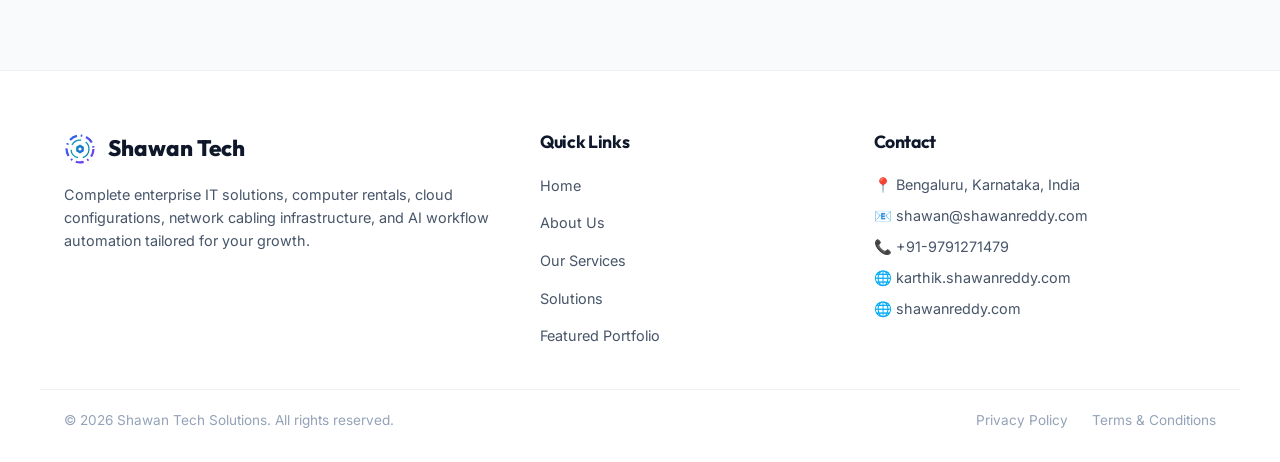
==== commit ca192ff6: "Create local Shawan Tech PDF documents, build dedicated downloads subpage, and update landing page d" ====
--- a/index.html
+++ b/index.html
@@ -1196,19 +1196,19 @@
                     </div>
                 </div>
                 <div class="downloads-actions">
-                    <a href="https://skyeagletechno.shawanreddy.com/downloads/SkyEagle-Company-Profile-2025.pdf" download class="btn-download-pdf">
+                    <a href="downloads/Shawan-Tech-Company-Profile.pdf" download class="btn-download-pdf">
                         <svg xmlns="http://www.w3.org/2000/svg" fill="none" viewBox="0 0 24 24" stroke-width="2.5" stroke="currentColor"><path stroke-linecap="round" stroke-linejoin="round" d="M3 16.5v2.25A2.25 2.25 0 0 0 5.25 21h13.5A2.25 2.25 0 0 0 21 18.75V16.5M16.5 12 12 16.5m0 0L7.5 12m4.5 4.5V3" /></svg>
                         Company Profile
                     </a>
-                    <a href="https://skyeagletechno.shawanreddy.com/downloads/SkyEagle-AMC-Service-Sheet-2025.pdf" download class="btn-download-pdf">
+                    <a href="downloads/Shawan-Tech-AMC-Service-Sheet.pdf" download class="btn-download-pdf">
                         <svg xmlns="http://www.w3.org/2000/svg" fill="none" viewBox="0 0 24 24" stroke-width="2.5" stroke="currentColor"><path stroke-linecap="round" stroke-linejoin="round" d="M3 16.5v2.25A2.25 2.25 0 0 0 5.25 21h13.5A2.25 2.25 0 0 0 21 18.75V16.5M16.5 12 12 16.5m0 0L7.5 12m4.5 4.5V3" /></svg>
                         AMC Service Sheet
                     </a>
-                    <a href="https://skyeagletechno.shawanreddy.com/downloads/SkyEagle-Product-Catalog-2025.pdf" download class="btn-download-pdf">
+                    <a href="downloads/Shawan-Tech-Product-Catalog.pdf" download class="btn-download-pdf">
                         <svg xmlns="http://www.w3.org/2000/svg" fill="none" viewBox="0 0 24 24" stroke-width="2.5" stroke="currentColor"><path stroke-linecap="round" stroke-linejoin="round" d="M3 16.5v2.25A2.25 2.25 0 0 0 5.25 21h13.5A2.25 2.25 0 0 0 21 18.75V16.5M16.5 12 12 16.5m0 0L7.5 12m4.5 4.5V3" /></svg>
                         Product Catalog
                     </a>
-                    <a href="https://skyeagletechno.shawanreddy.com/downloads" target="_blank" class="btn-download-pdf primary-dl">
+                    <a href="downloads/index.html" class="btn-download-pdf primary-dl">
                         View All
                         <svg xmlns="http://www.w3.org/2000/svg" fill="none" viewBox="0 0 24 24" stroke-width="2.5" stroke="currentColor"><path stroke-linecap="round" stroke-linejoin="round" d="M13.5 4.5 21 12m0 0-7.5 7.5M21 12H3" /></svg>
                     </a>
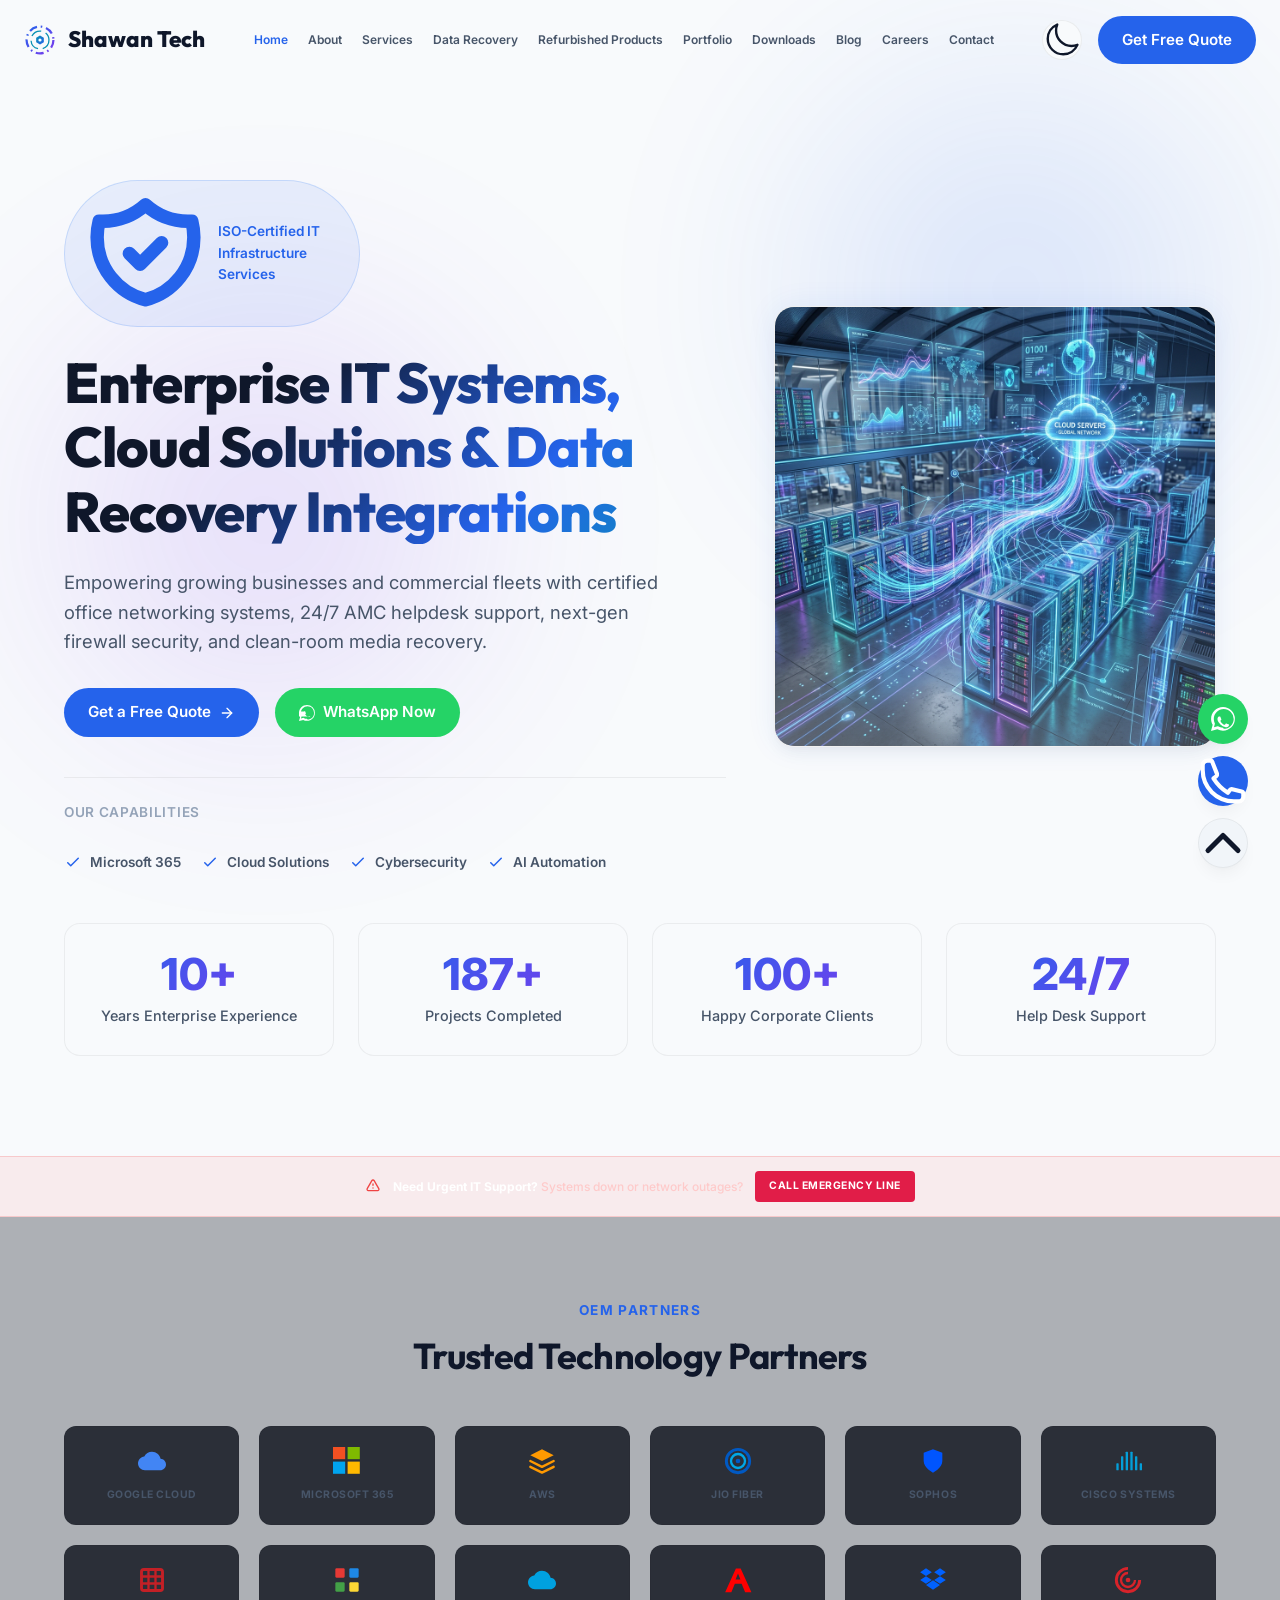
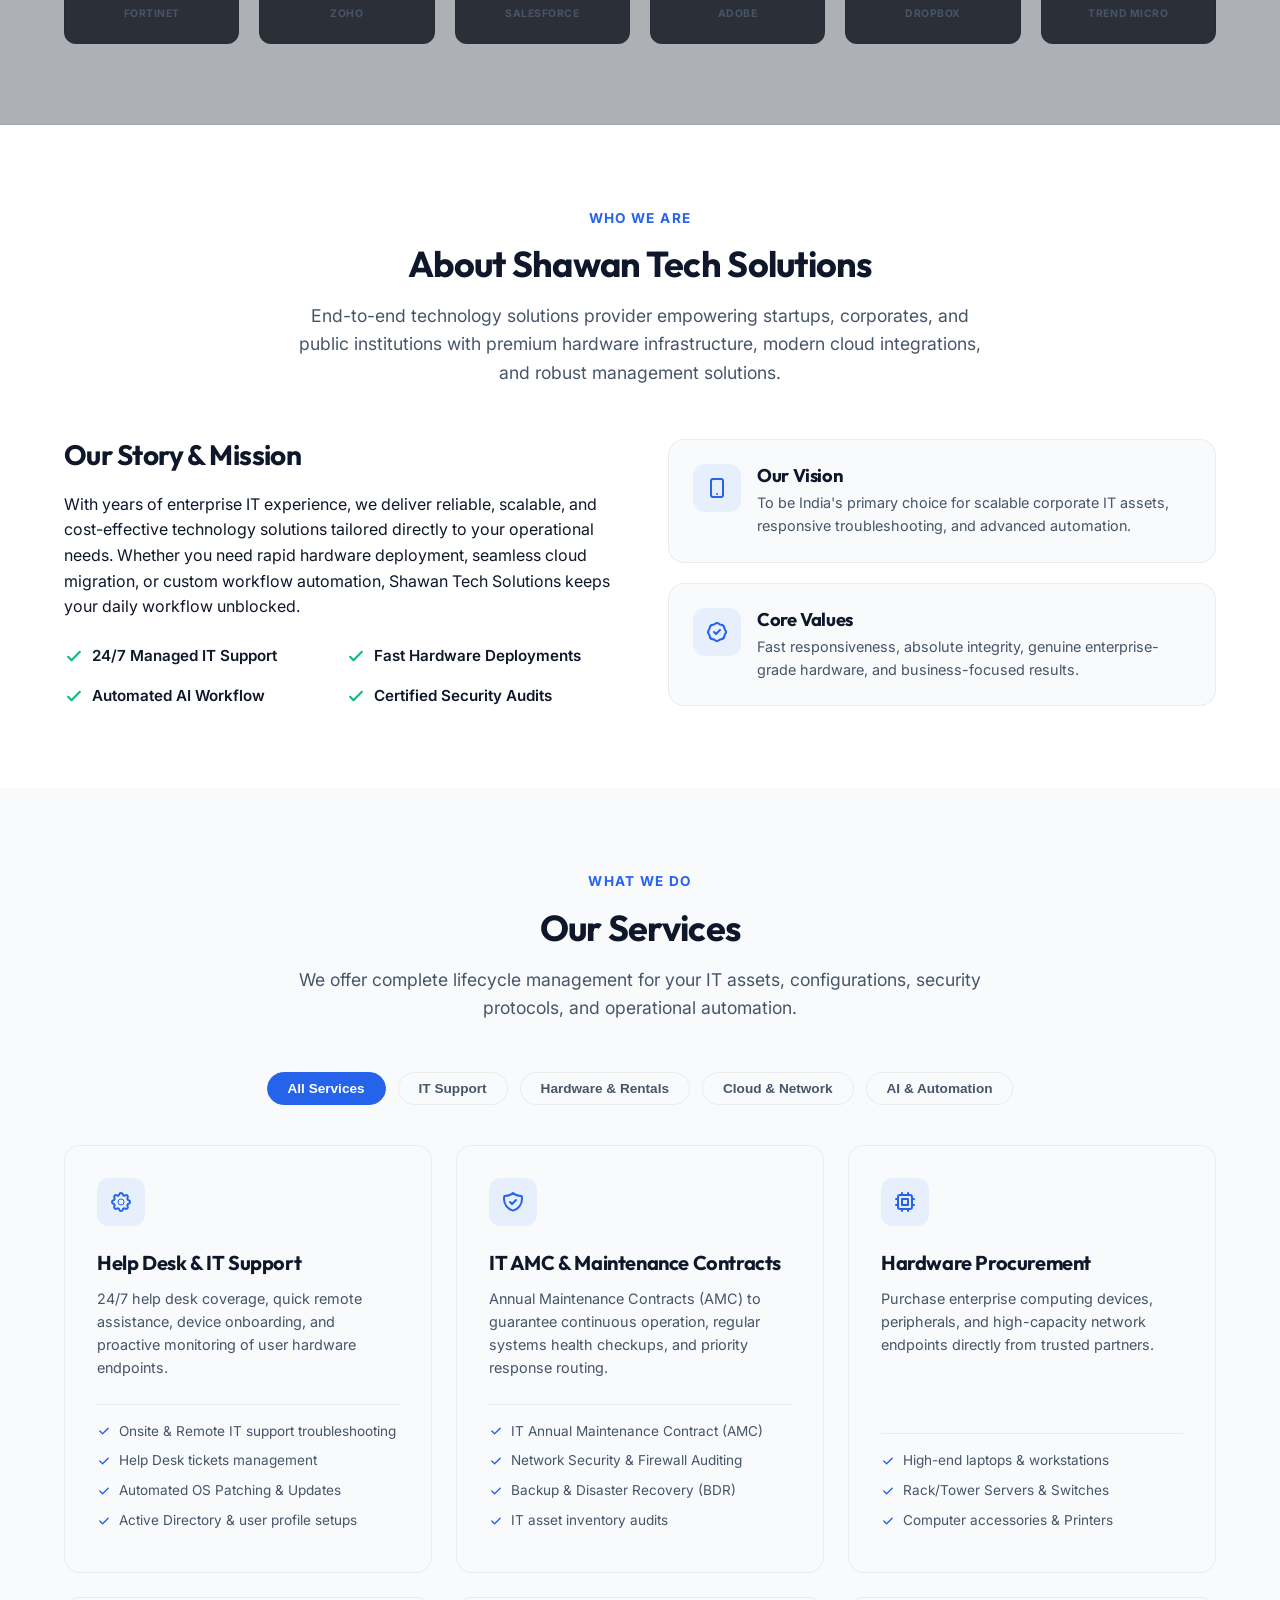
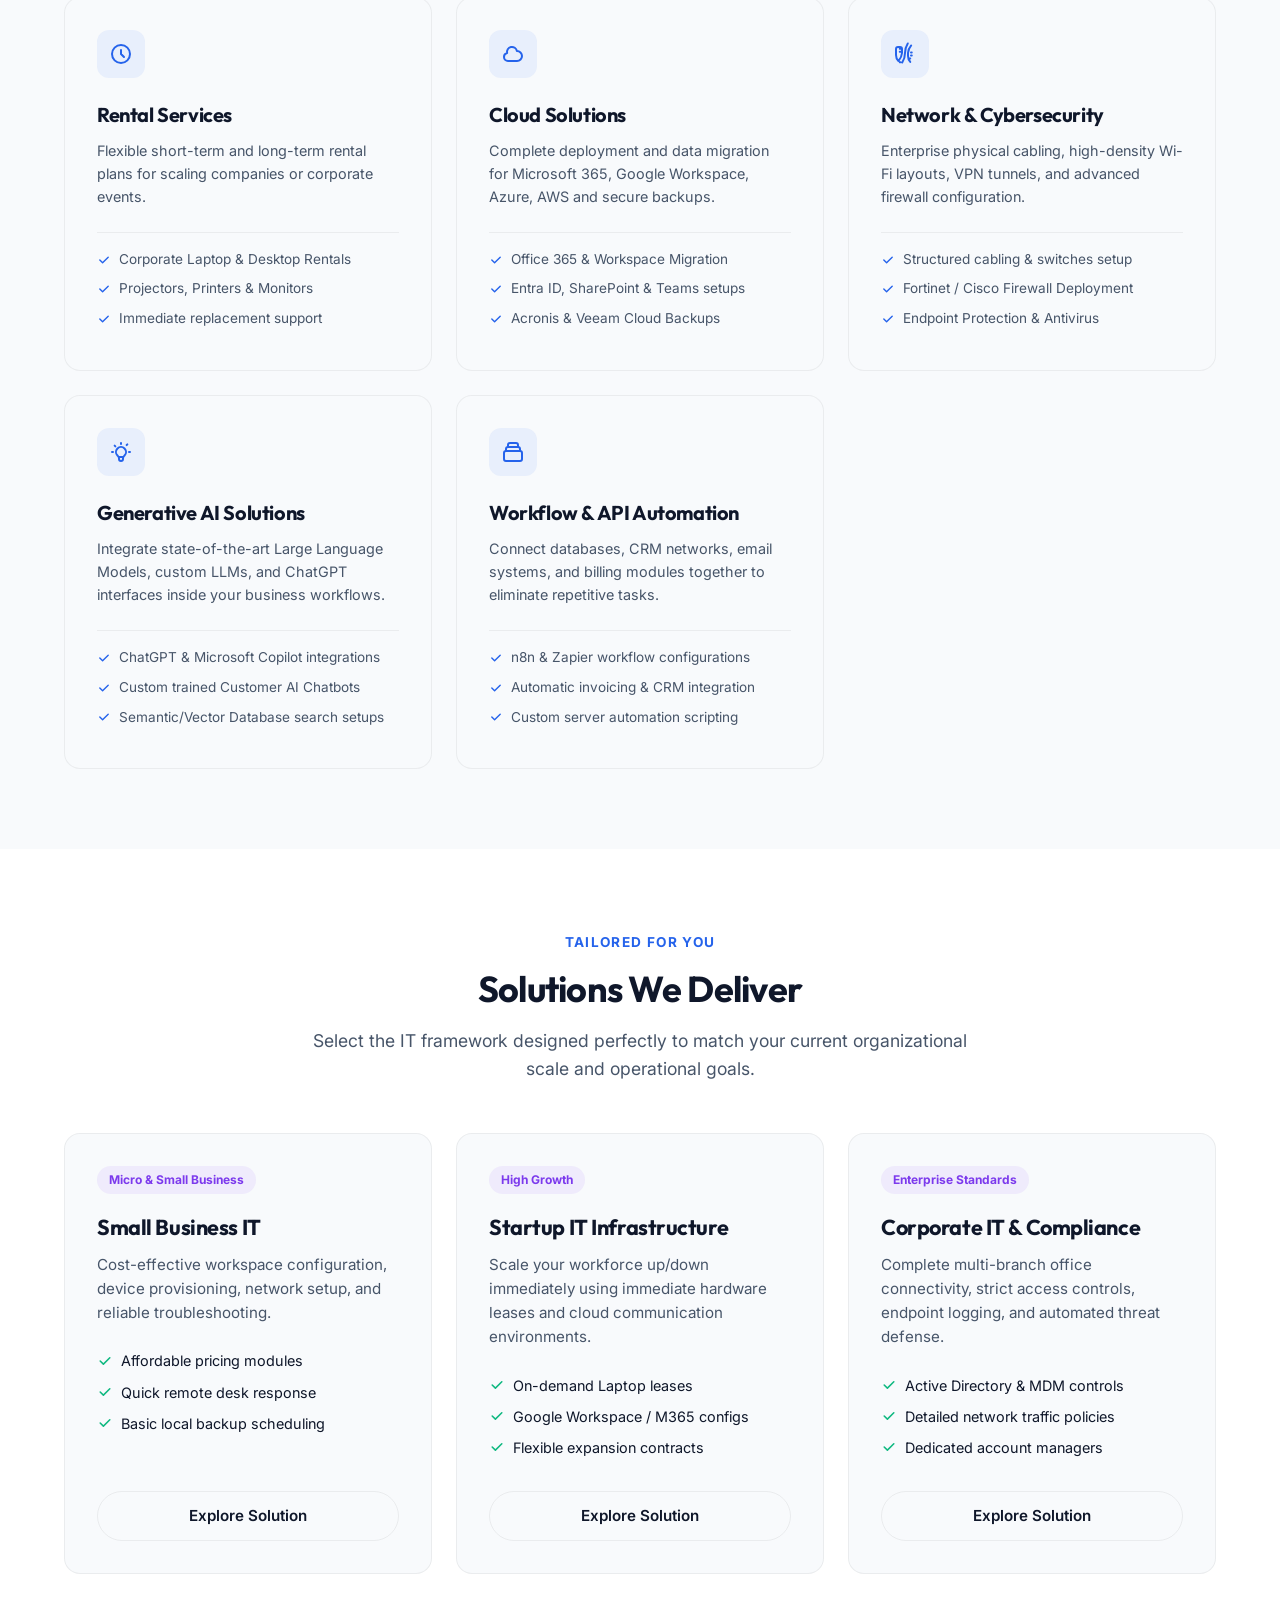
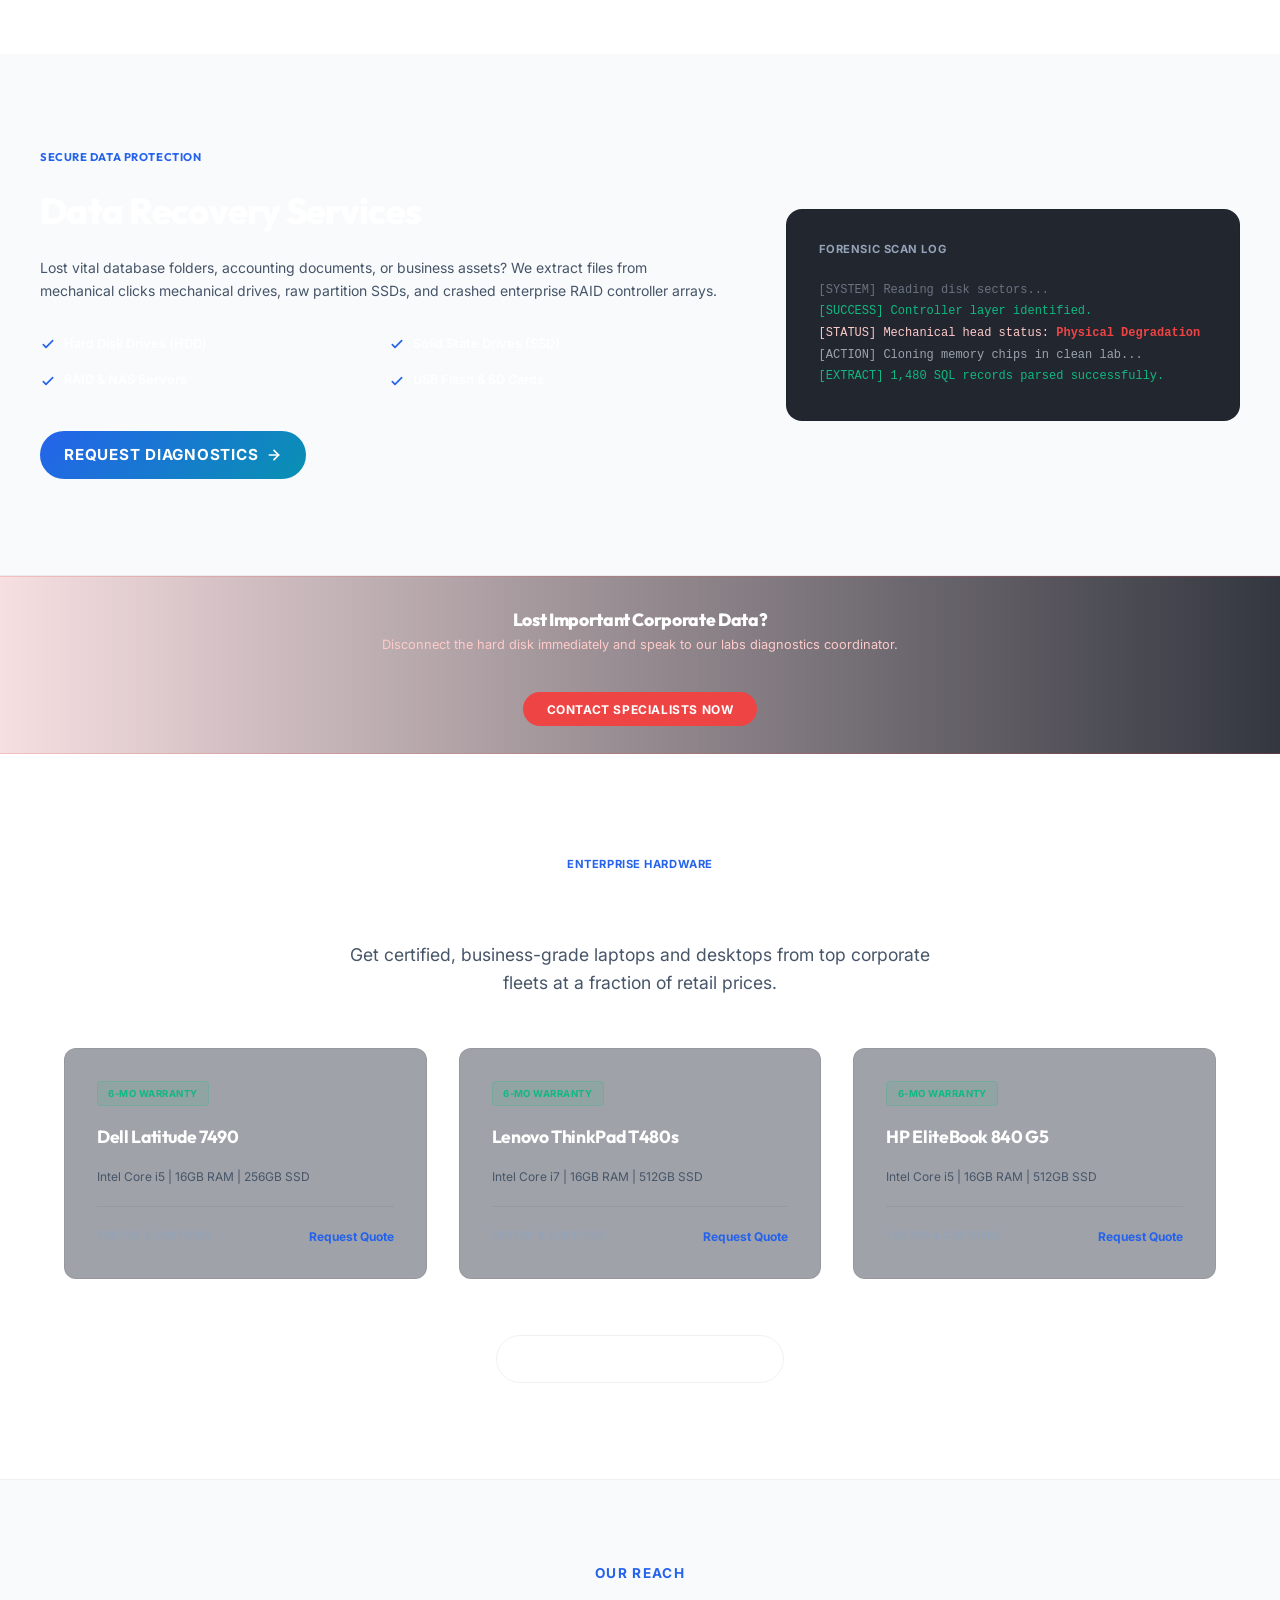
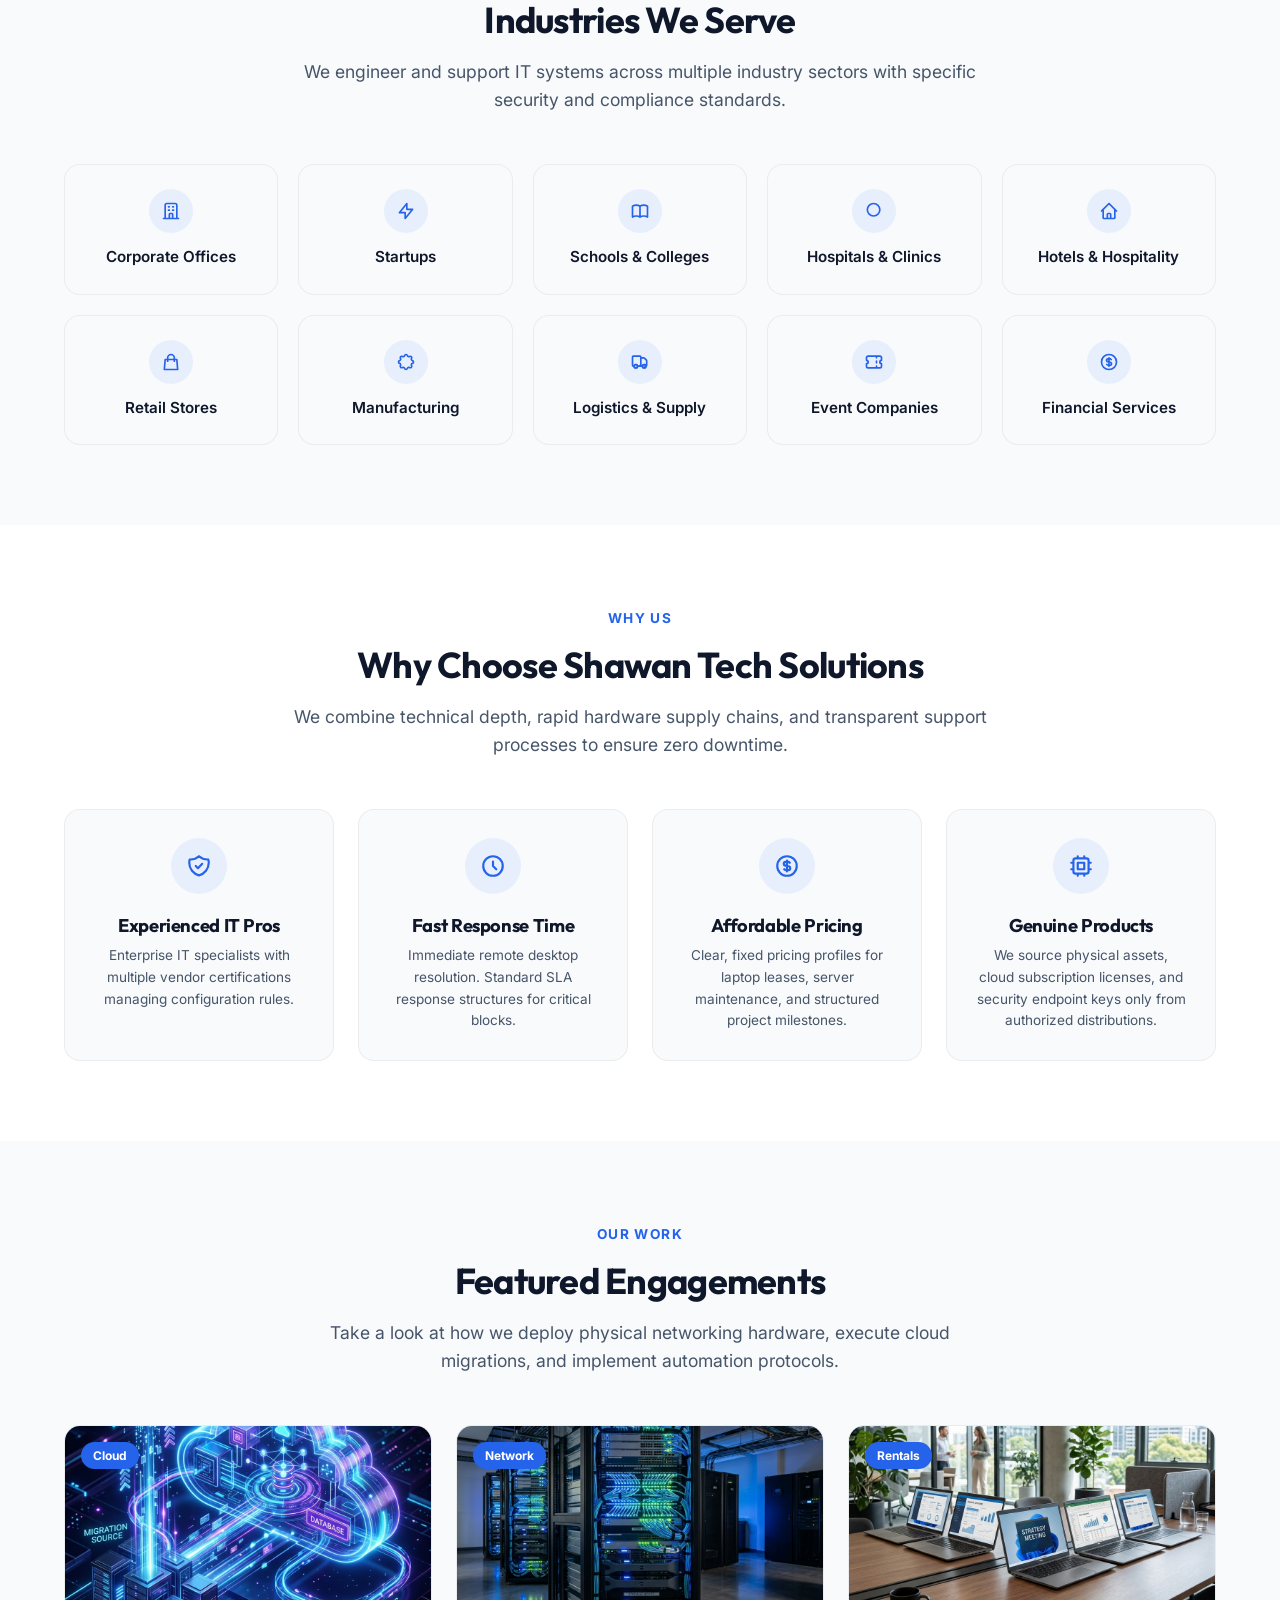
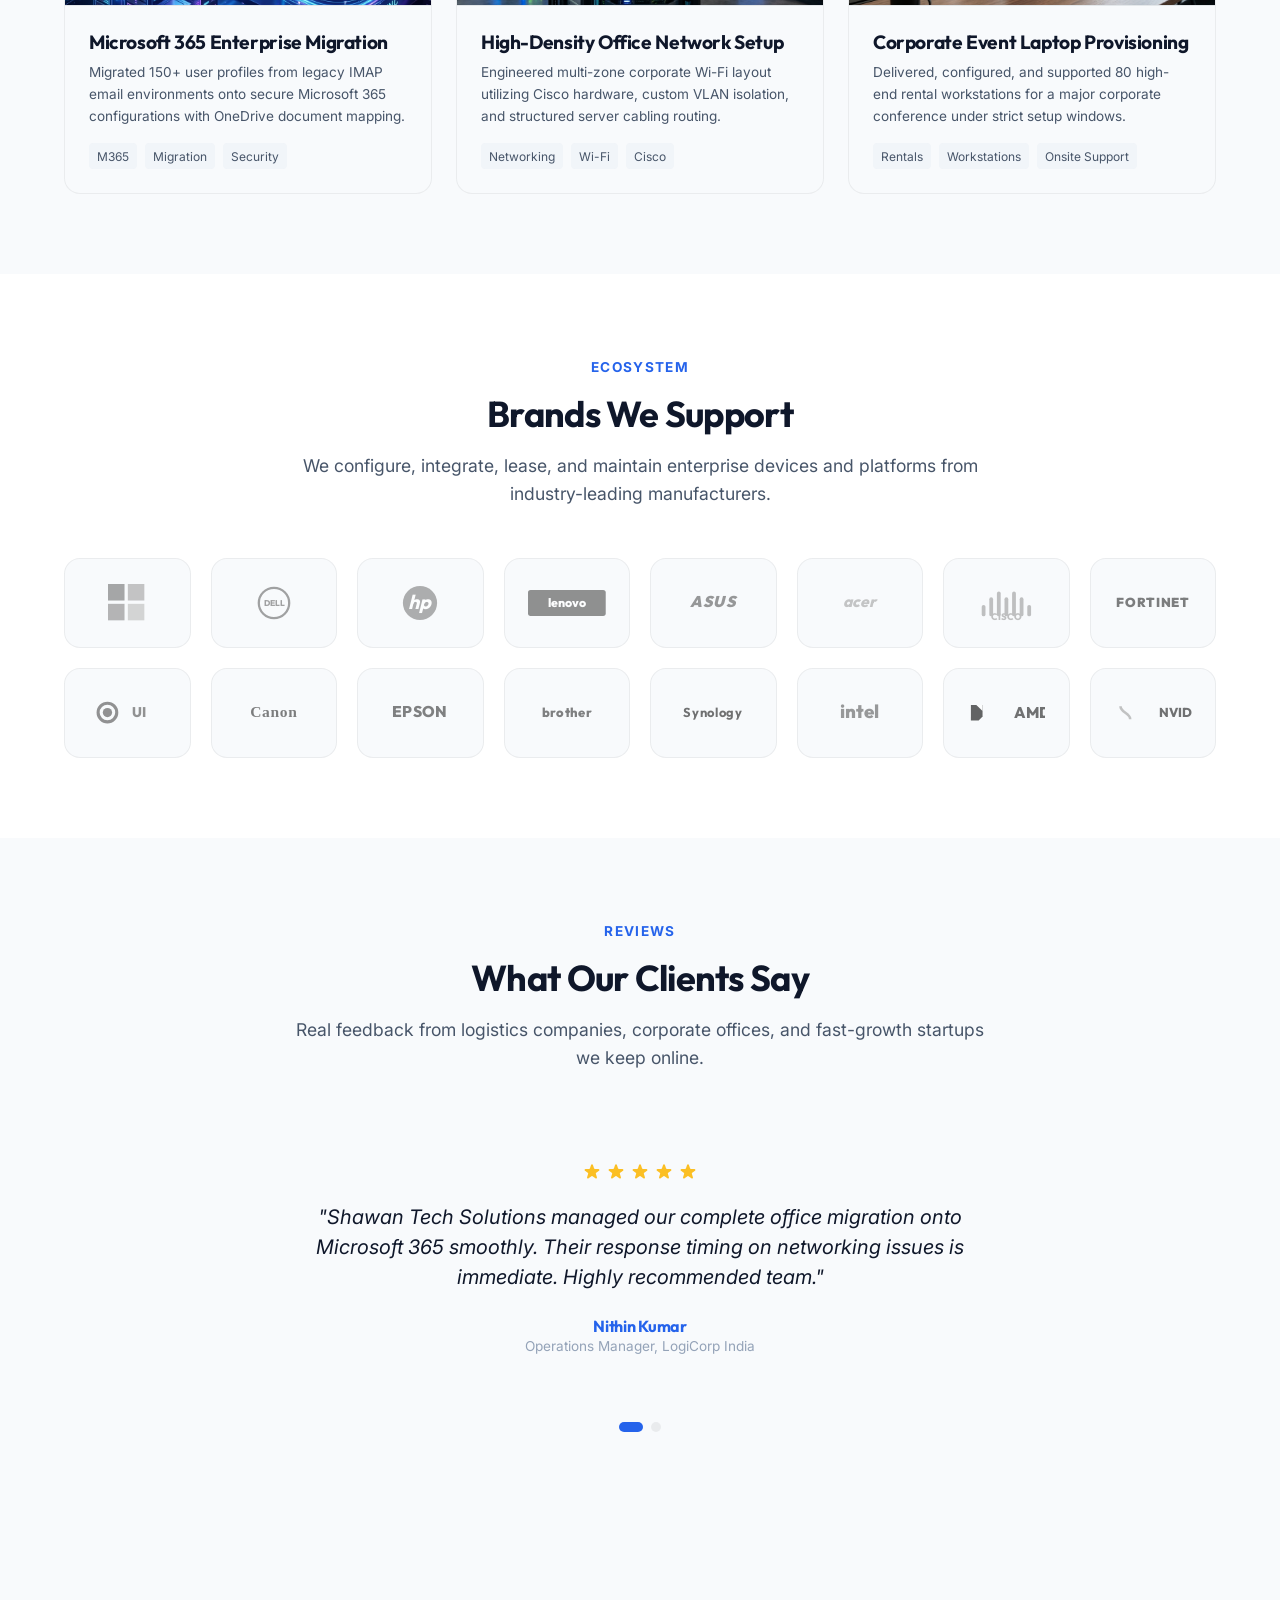
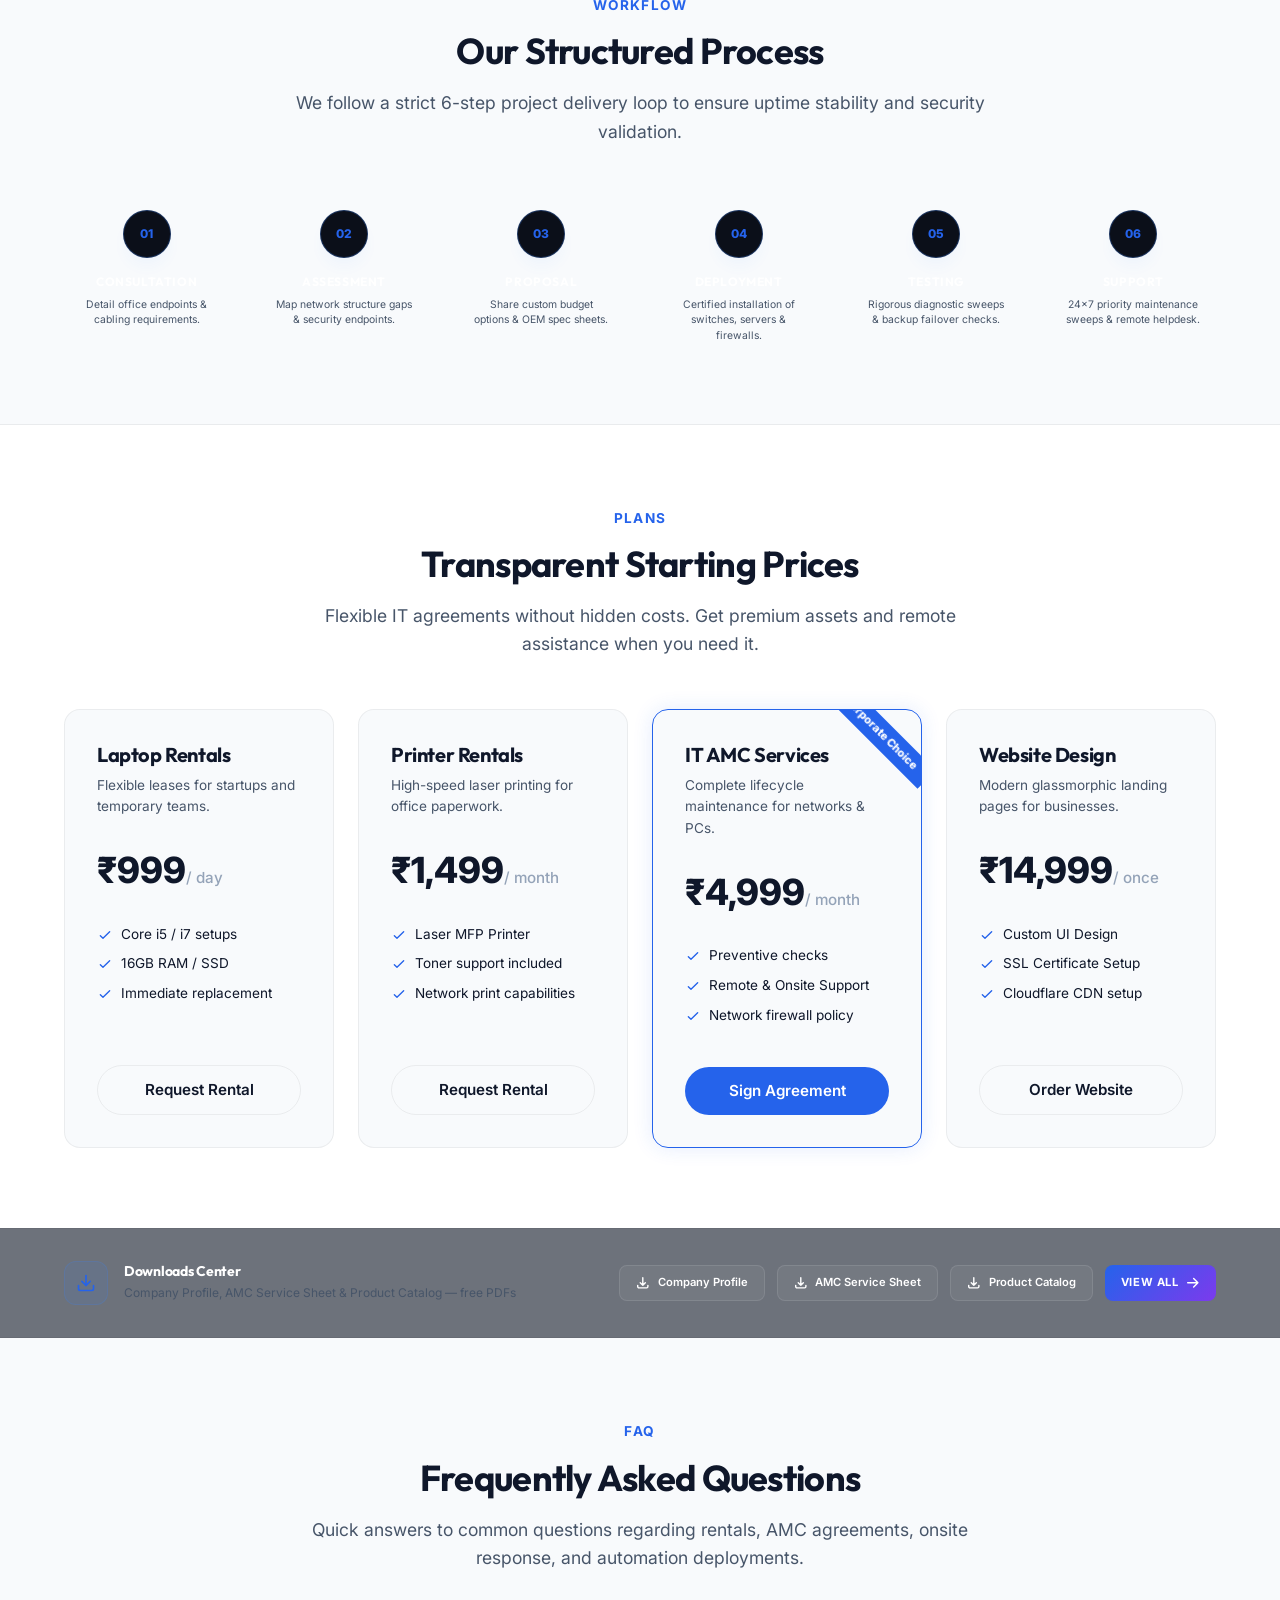
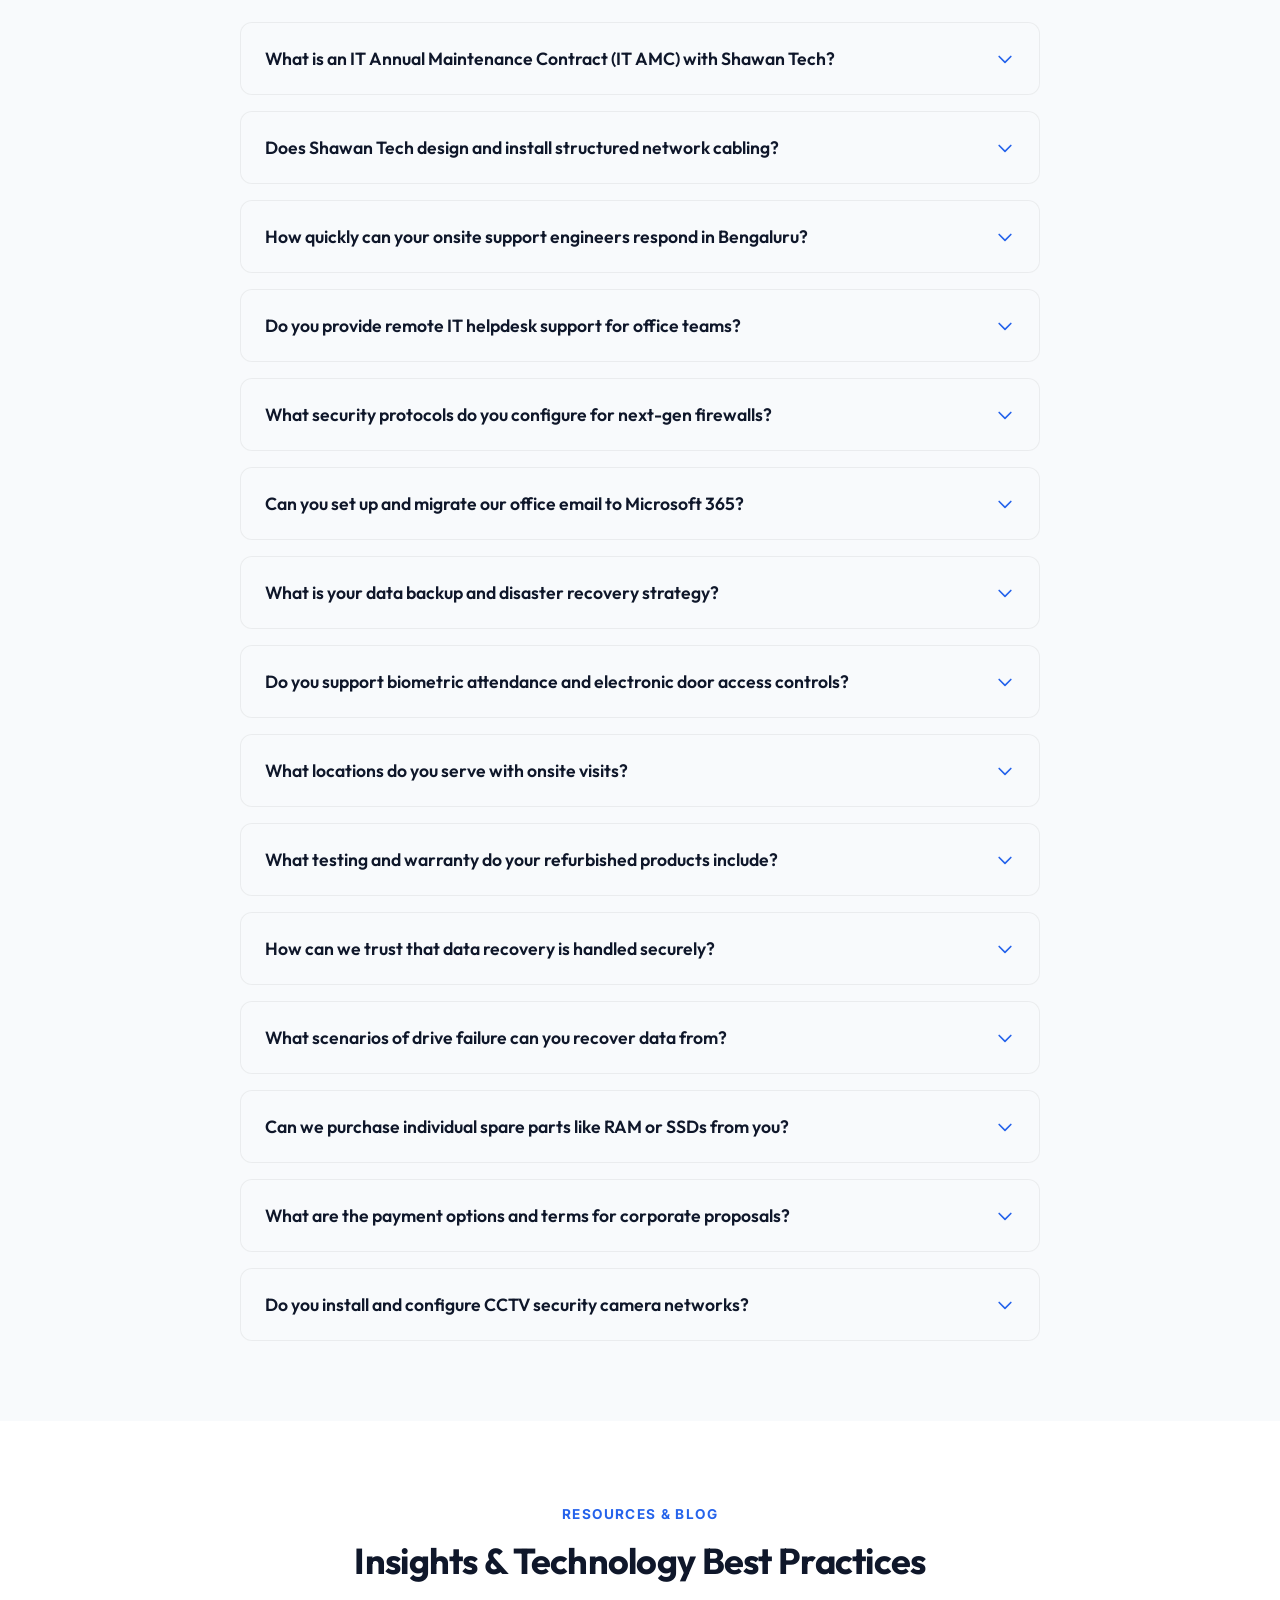
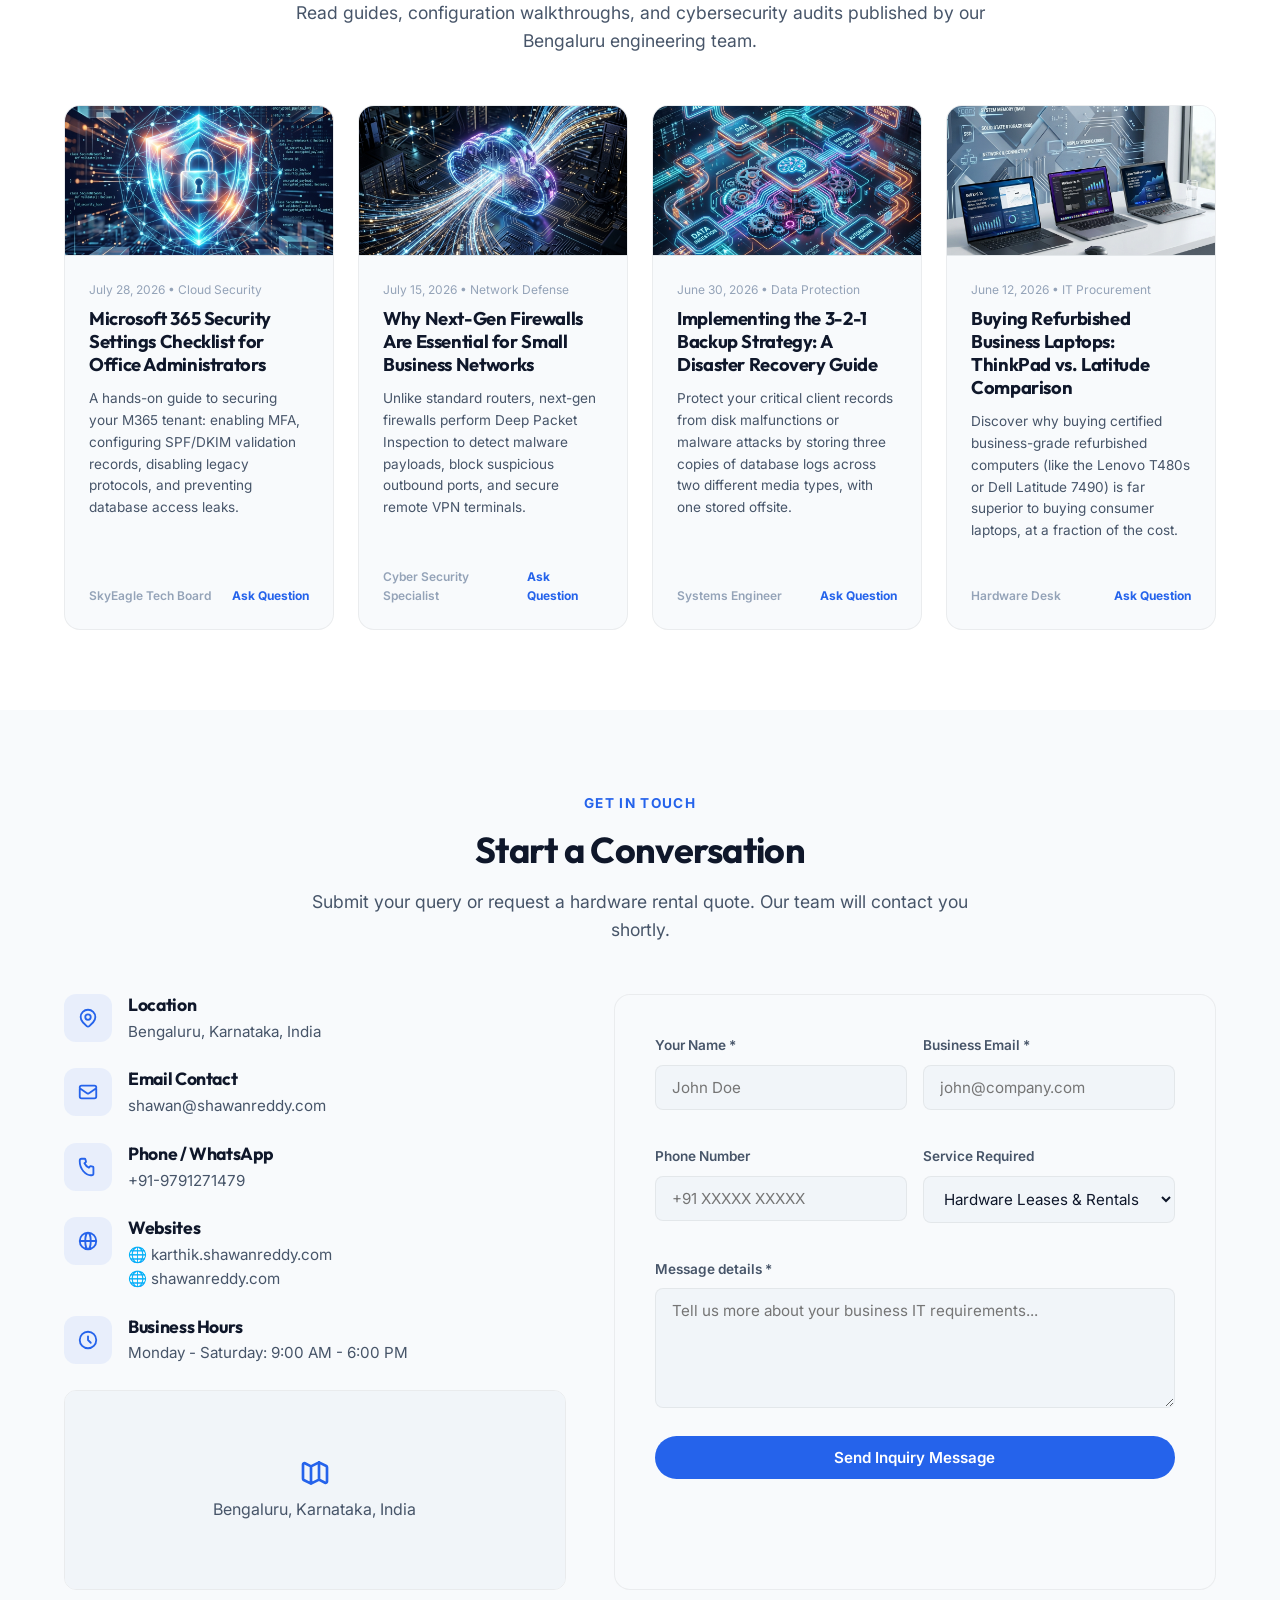
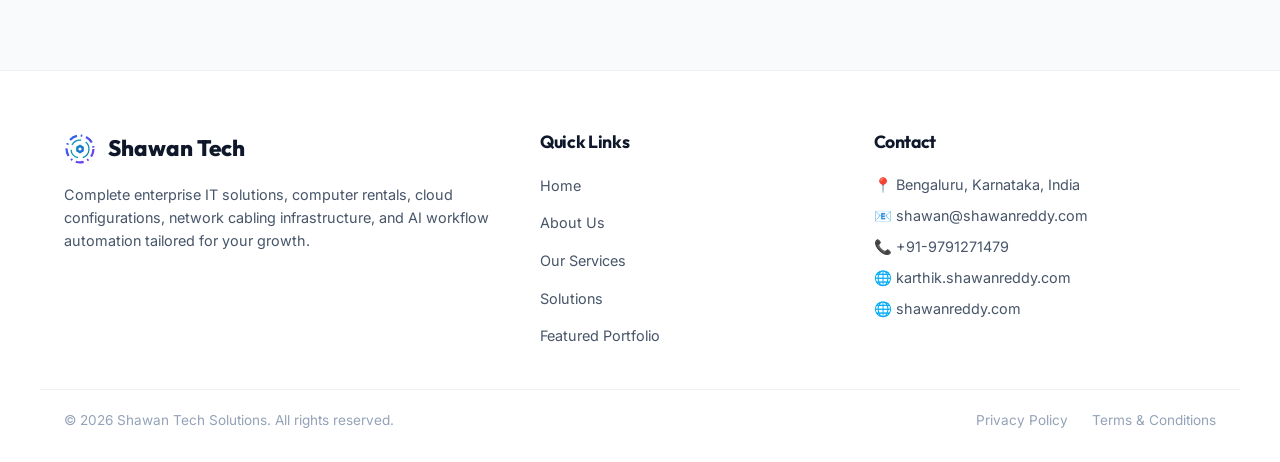
==== commit 25feb21e: "Redirect homepage Request Rental pricing card buttons to Refurbished Products subpage" ====
--- a/index.html
+++ b/index.html
@@ -1124,7 +1124,7 @@
                             <li class="pricing-feature-item"><svg fill="none" stroke="currentColor" viewBox="0 0 24 24"><path stroke-linecap="round" stroke-linejoin="round" stroke-width="2" d="M5 13l4 4L19 7"></path></svg>16GB RAM / SSD</li>
                             <li class="pricing-feature-item"><svg fill="none" stroke="currentColor" viewBox="0 0 24 24"><path stroke-linecap="round" stroke-linejoin="round" stroke-width="2" d="M5 13l4 4L19 7"></path></svg>Immediate replacement</li>
                         </ul>
-                        <a href="#contact" class="btn btn-secondary">Request Rental</a>
+                        <a href="refurbished-products/index.html" class="btn btn-secondary">Request Rental</a>
                     </div>
 
                     <!-- Plan 2 -->
@@ -1141,7 +1141,7 @@
                             <li class="pricing-feature-item"><svg fill="none" stroke="currentColor" viewBox="0 0 24 24"><path stroke-linecap="round" stroke-linejoin="round" stroke-width="2" d="M5 13l4 4L19 7"></path></svg>Toner support included</li>
                             <li class="pricing-feature-item"><svg fill="none" stroke="currentColor" viewBox="0 0 24 24"><path stroke-linecap="round" stroke-linejoin="round" stroke-width="2" d="M5 13l4 4L19 7"></path></svg>Network print capabilities</li>
                         </ul>
-                        <a href="#contact" class="btn btn-secondary">Request Rental</a>
+                        <a href="refurbished-products/index.html" class="btn btn-secondary">Request Rental</a>
                     </div>
 
                     <!-- Plan 3 -->
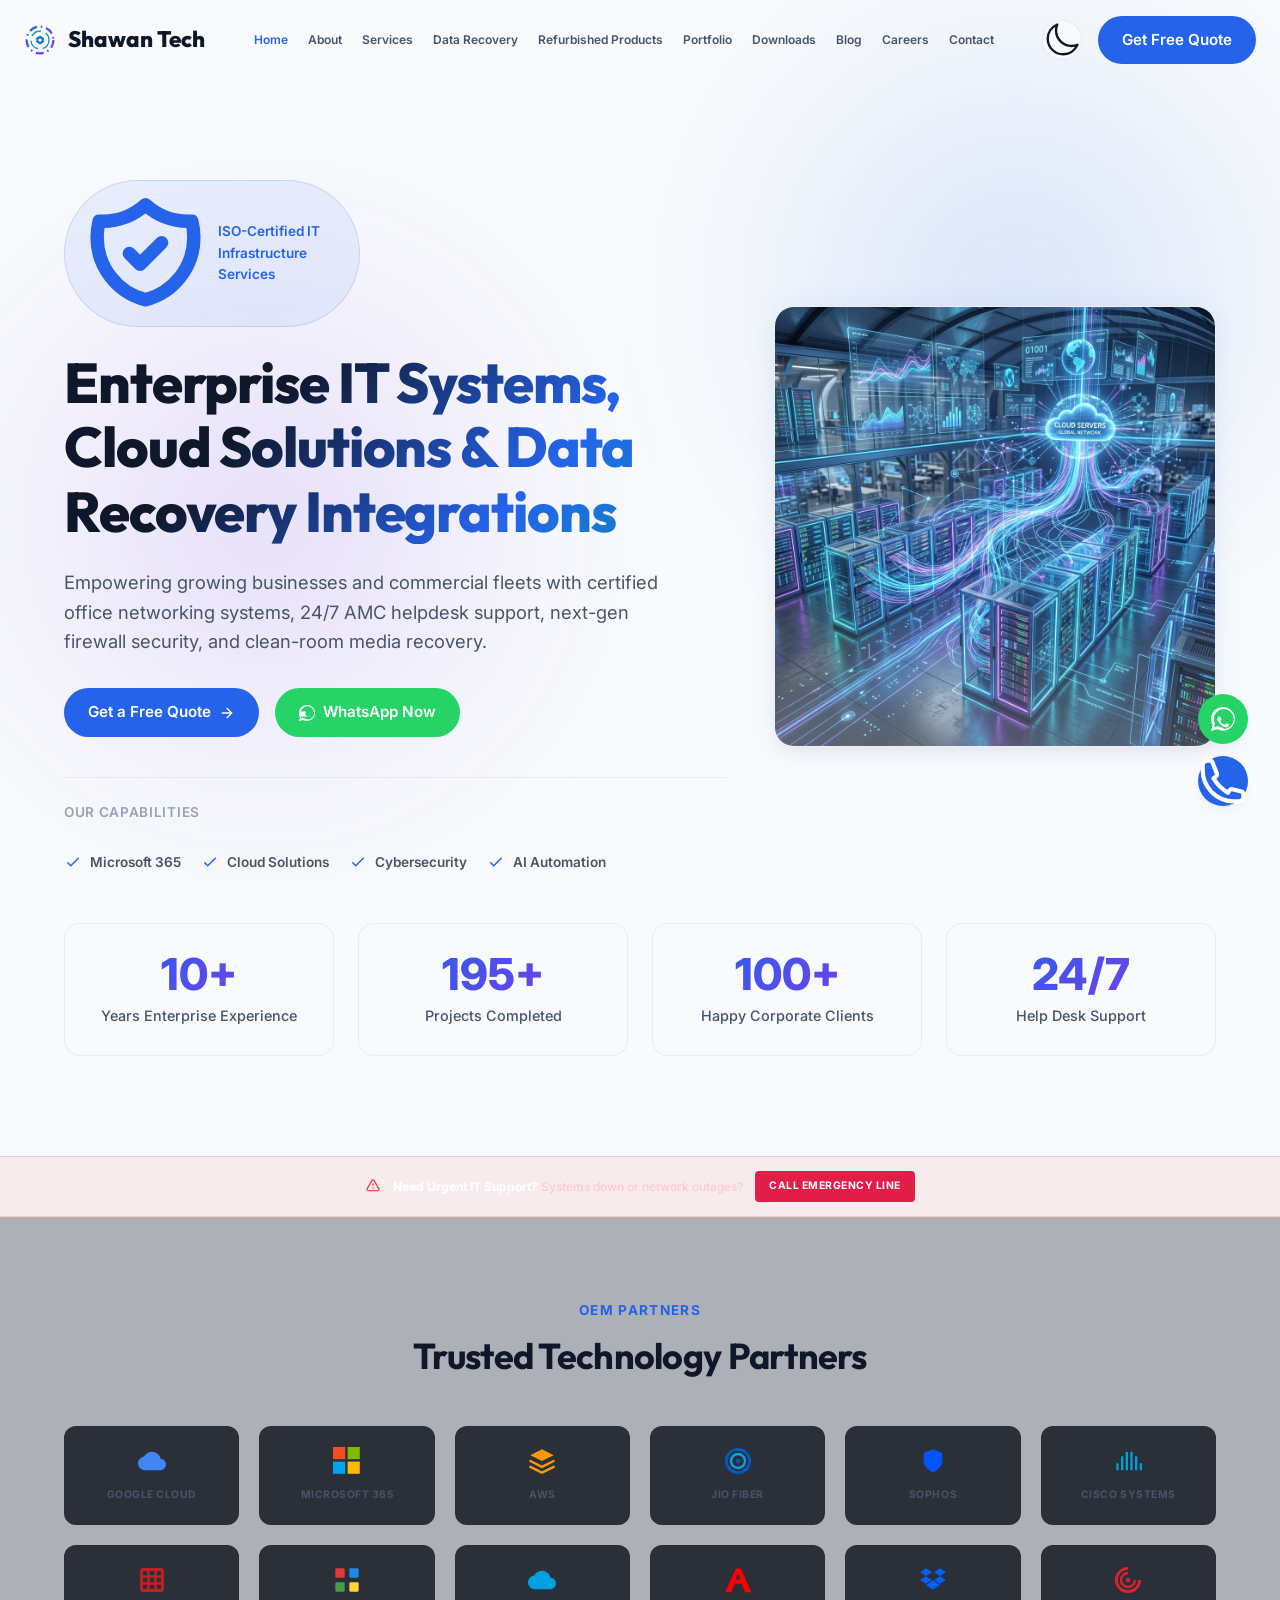
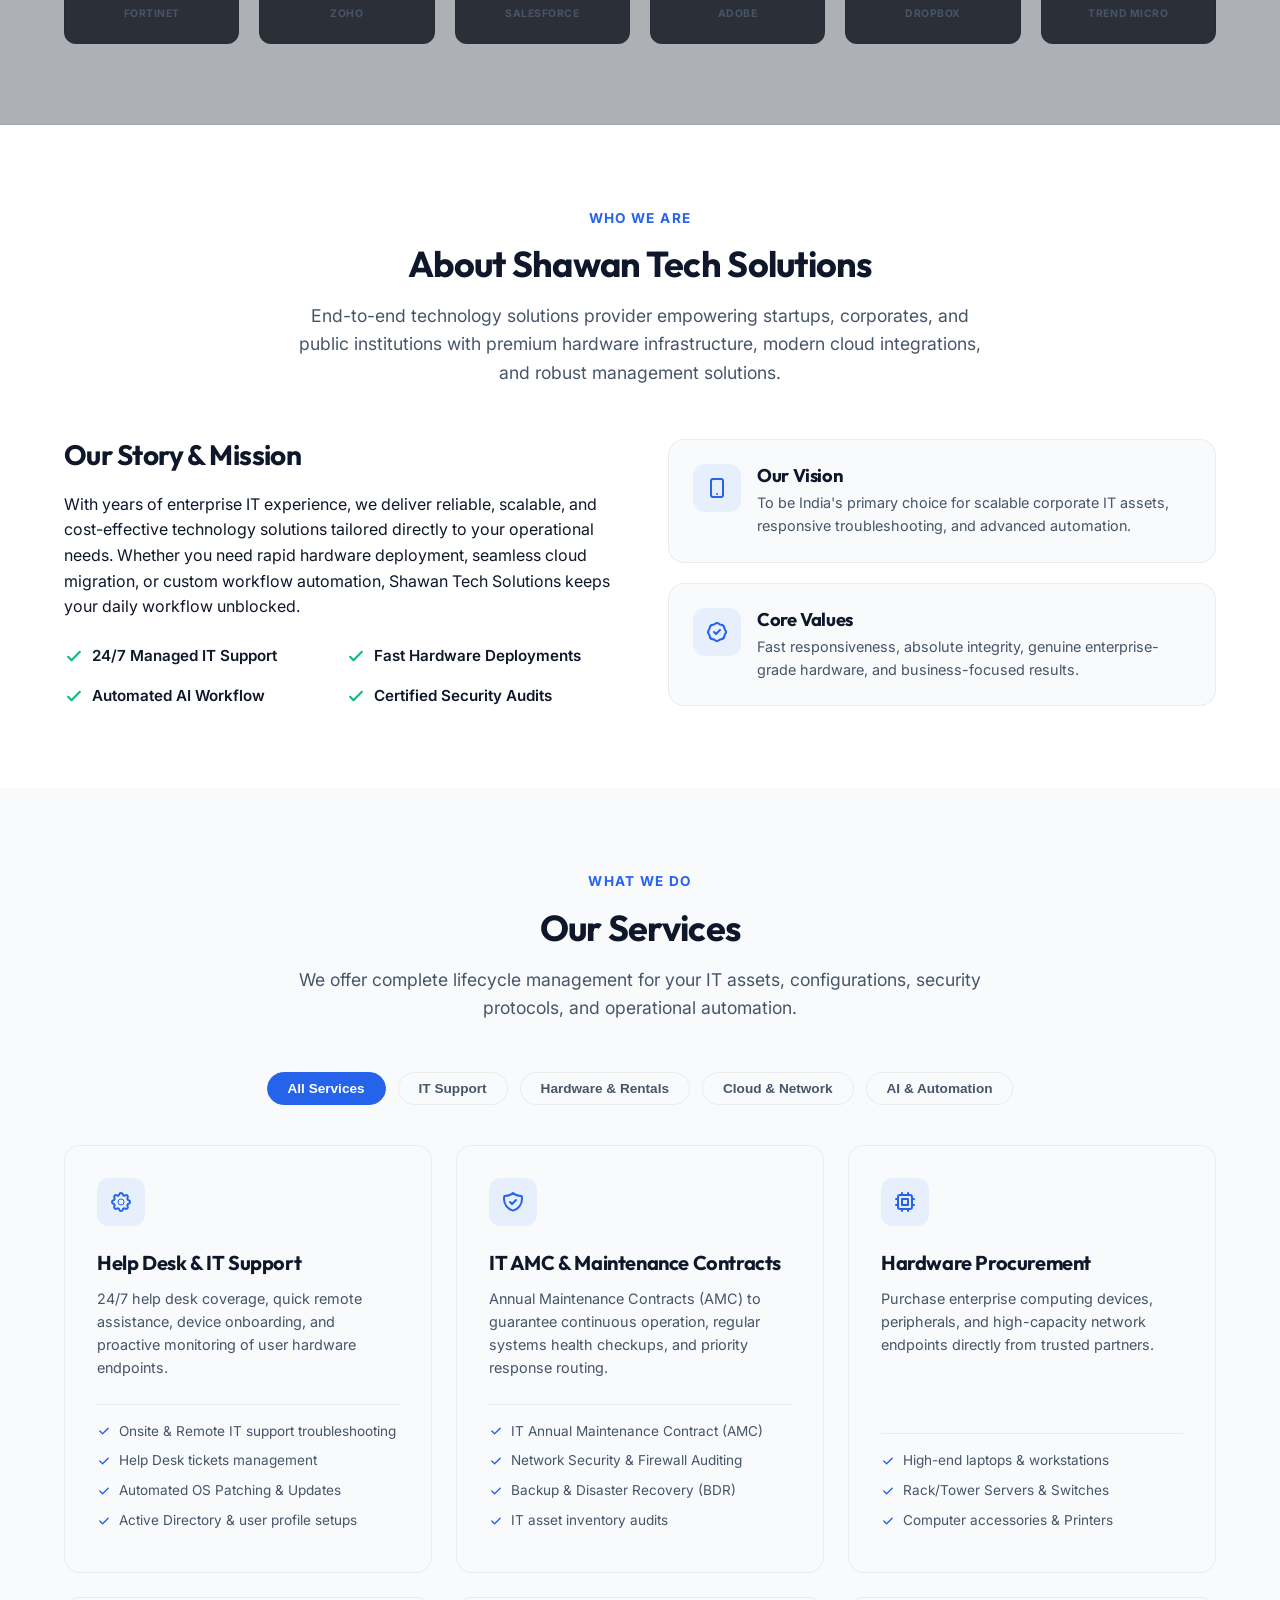
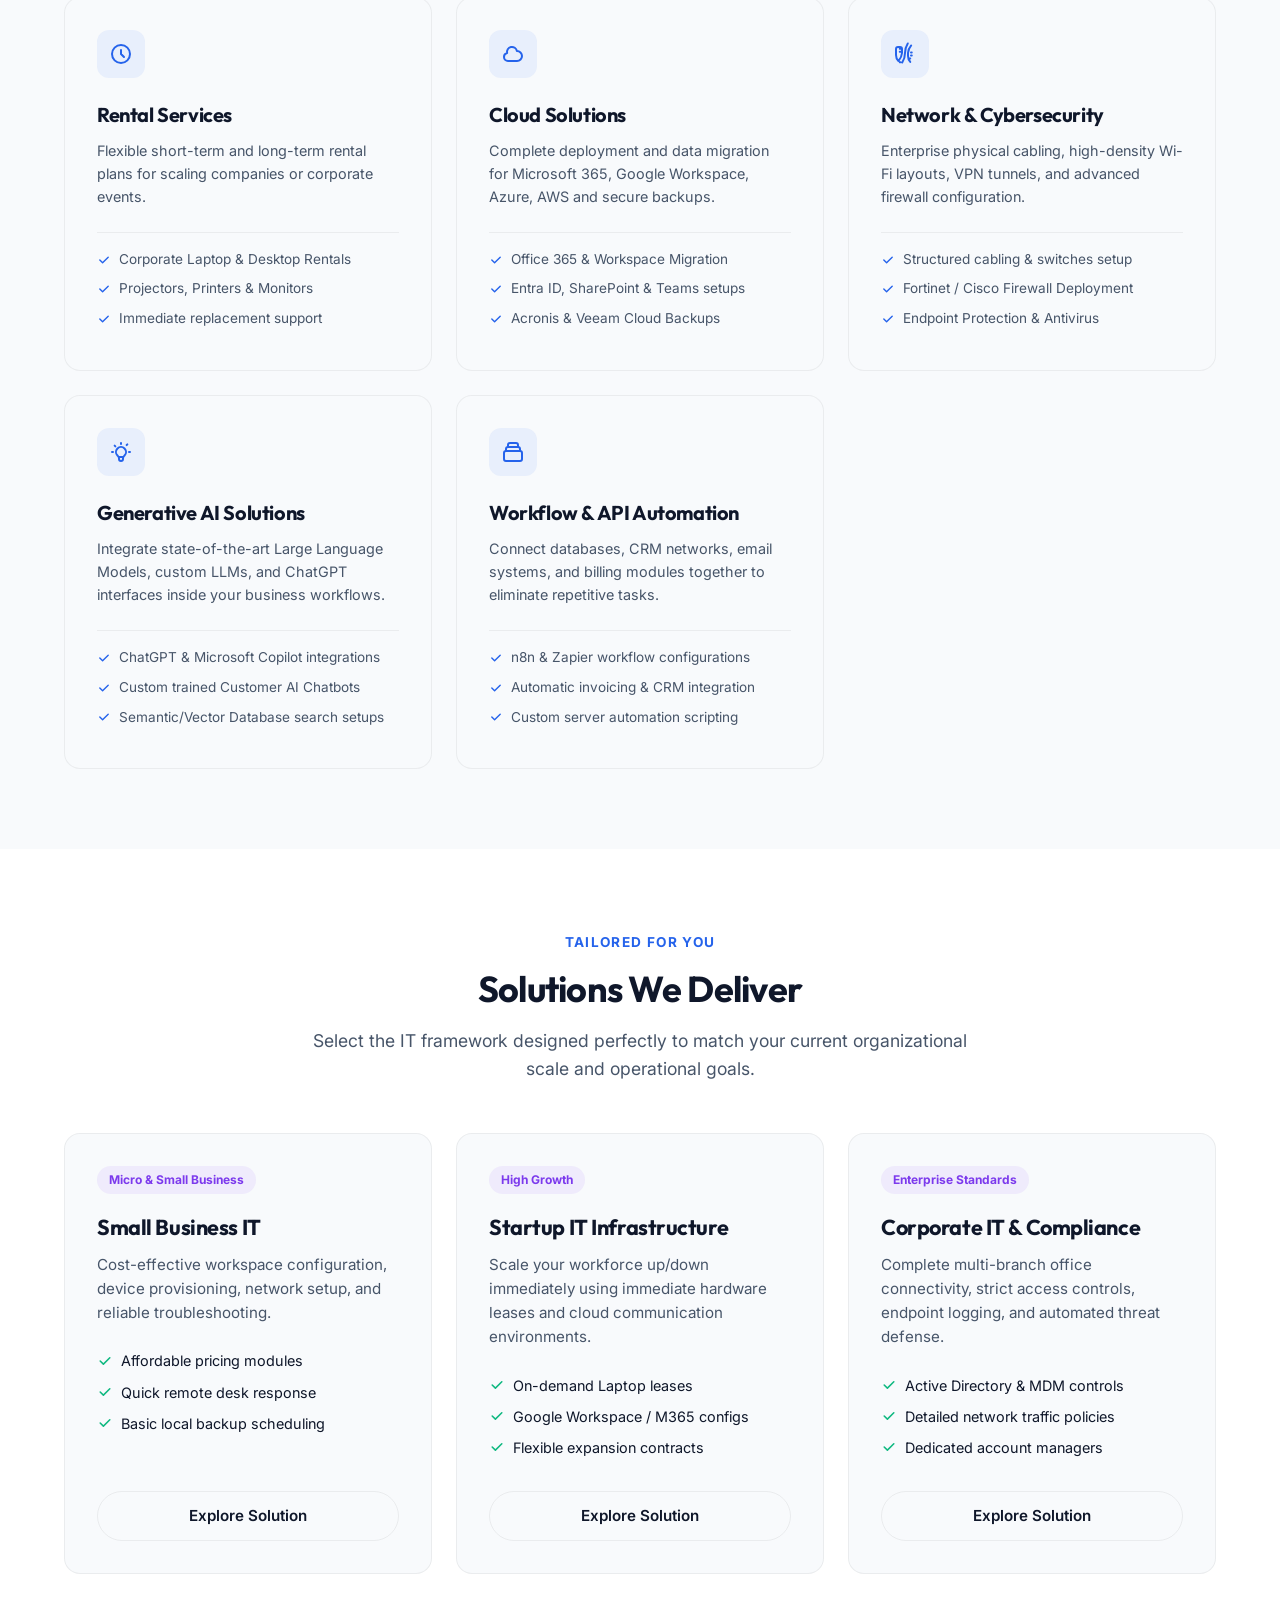
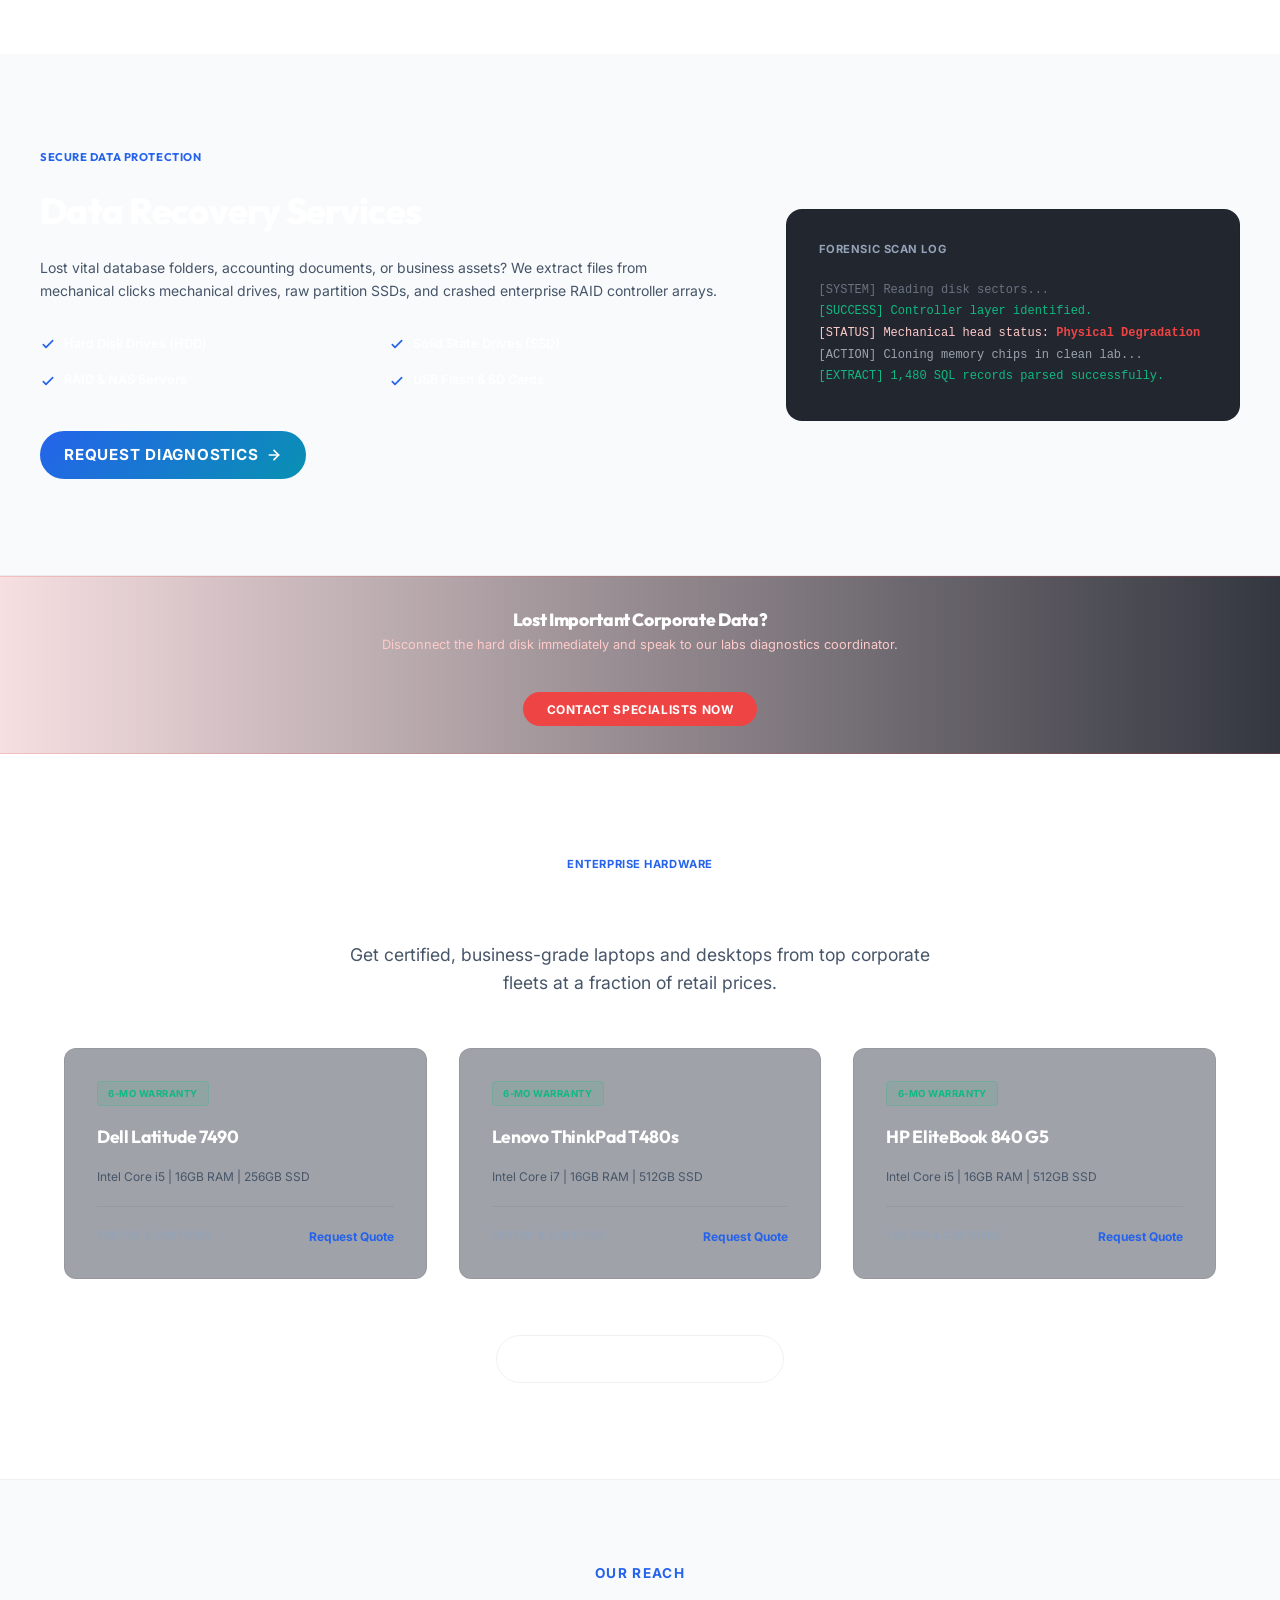
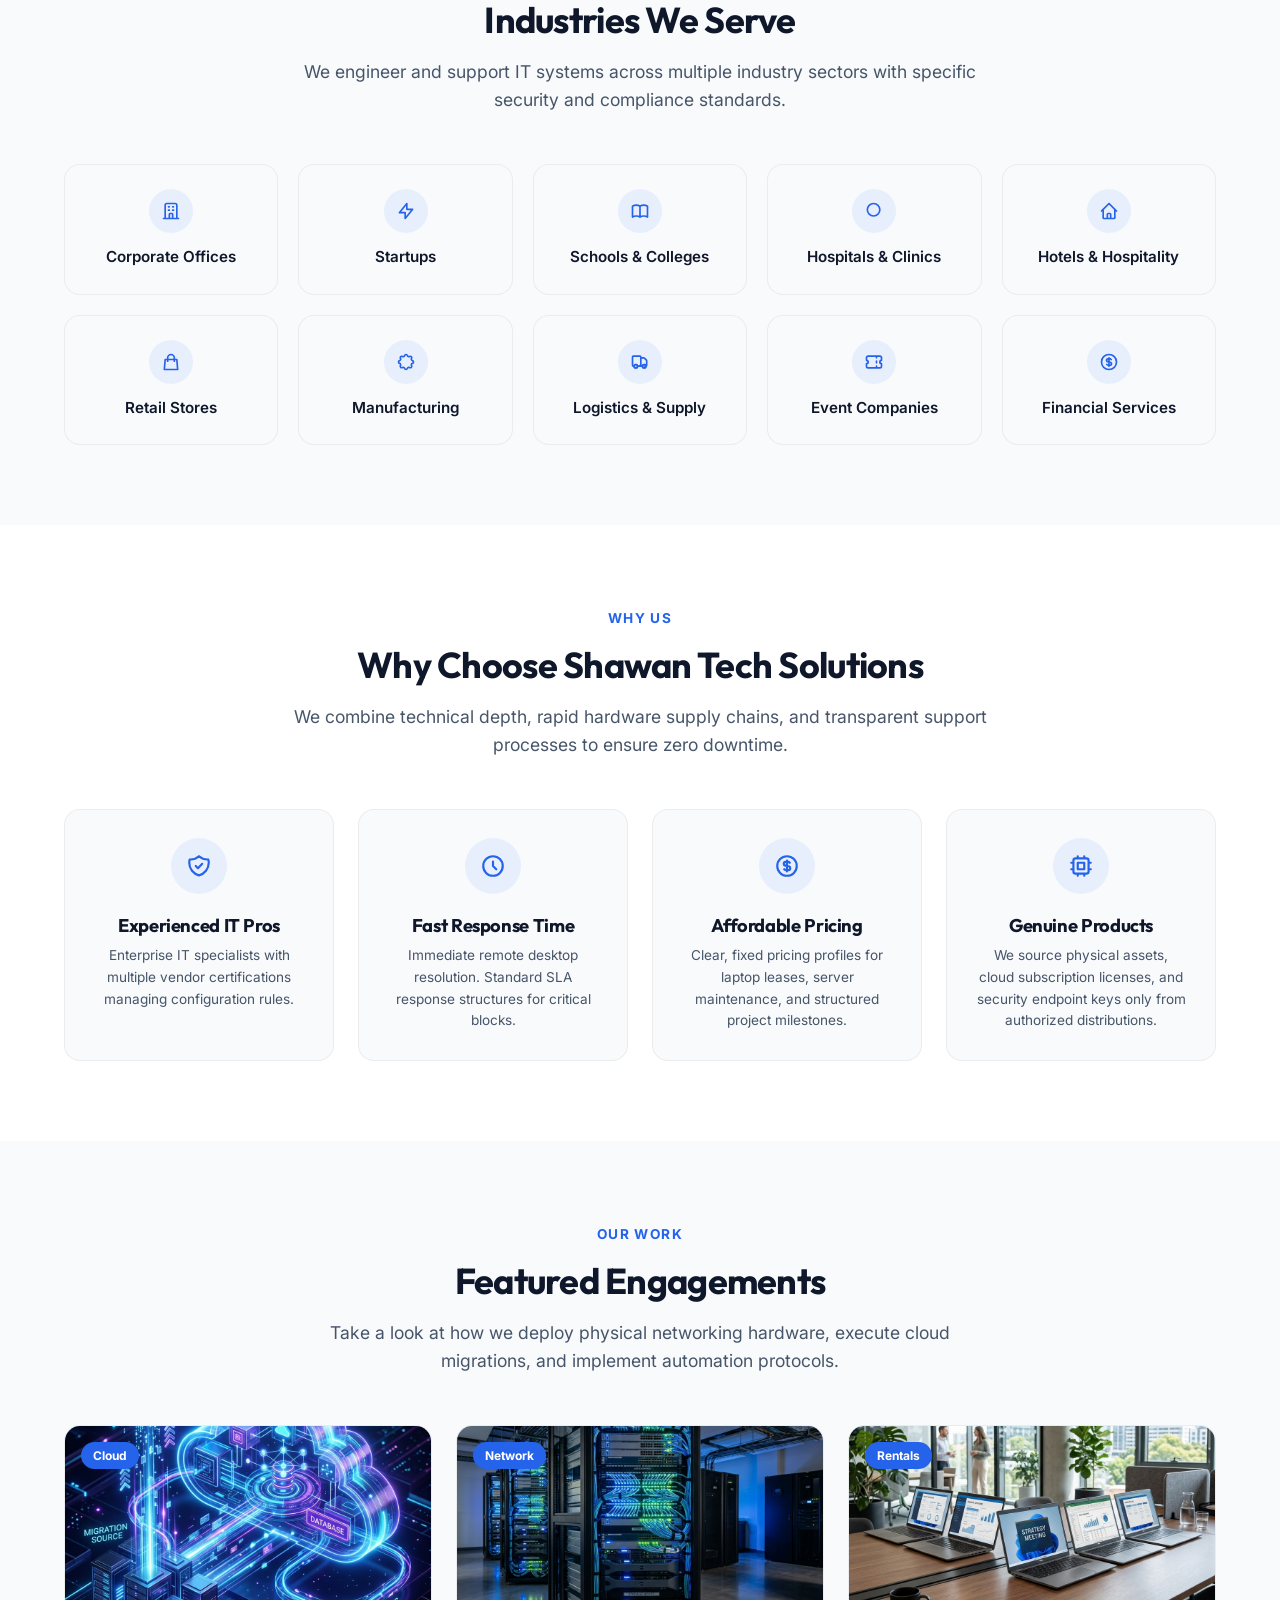
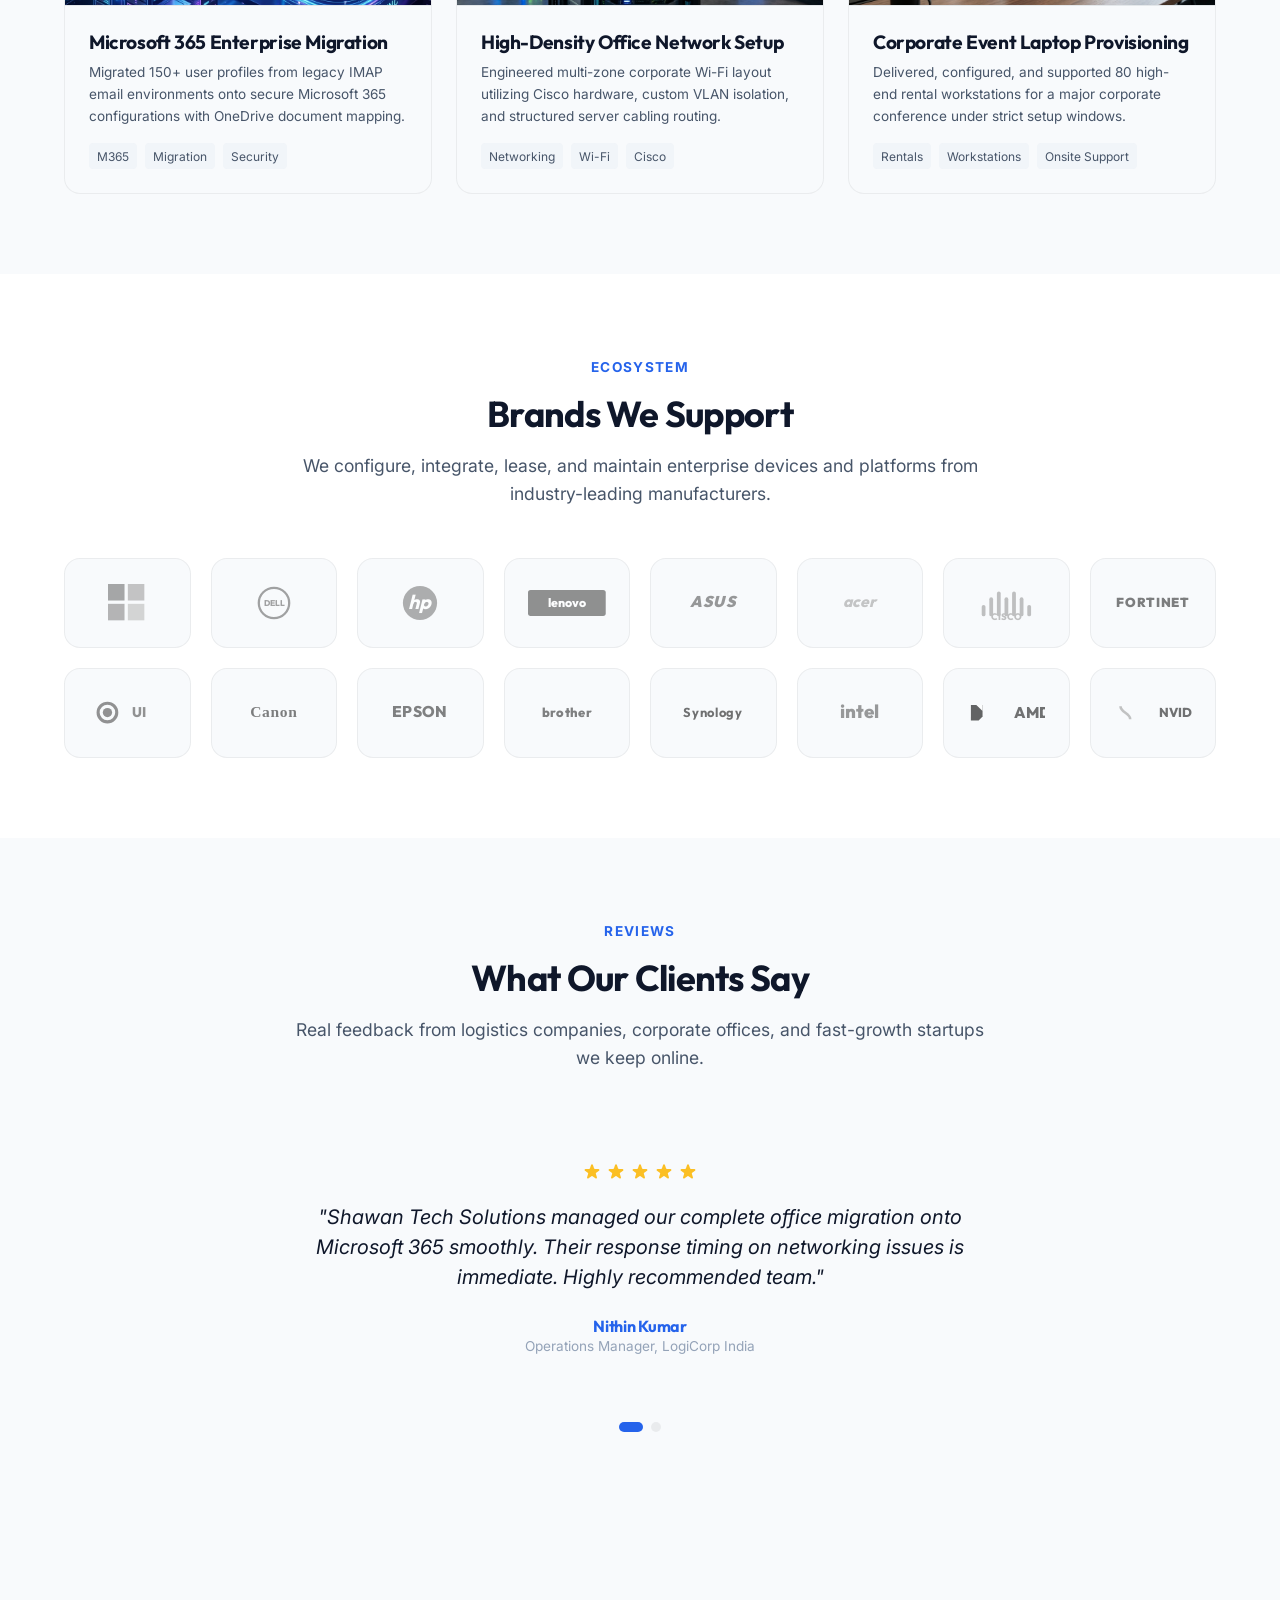
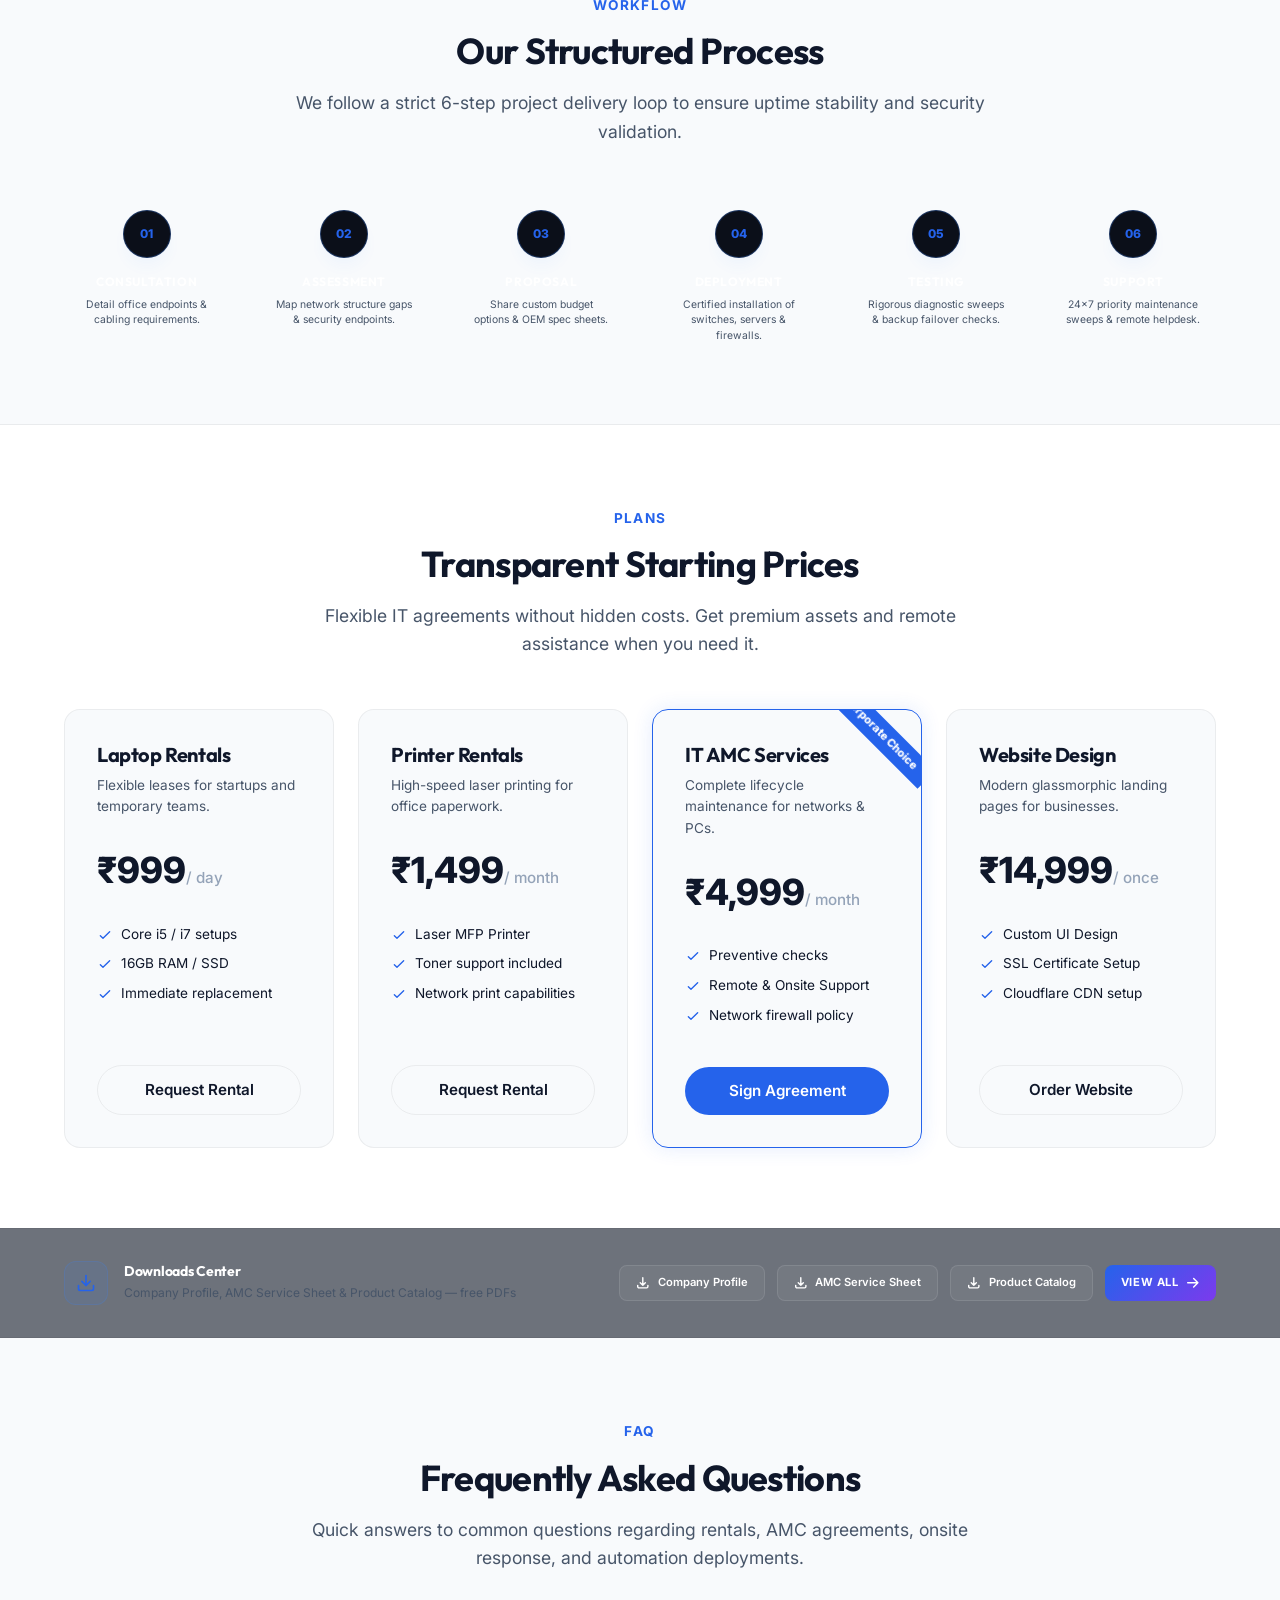
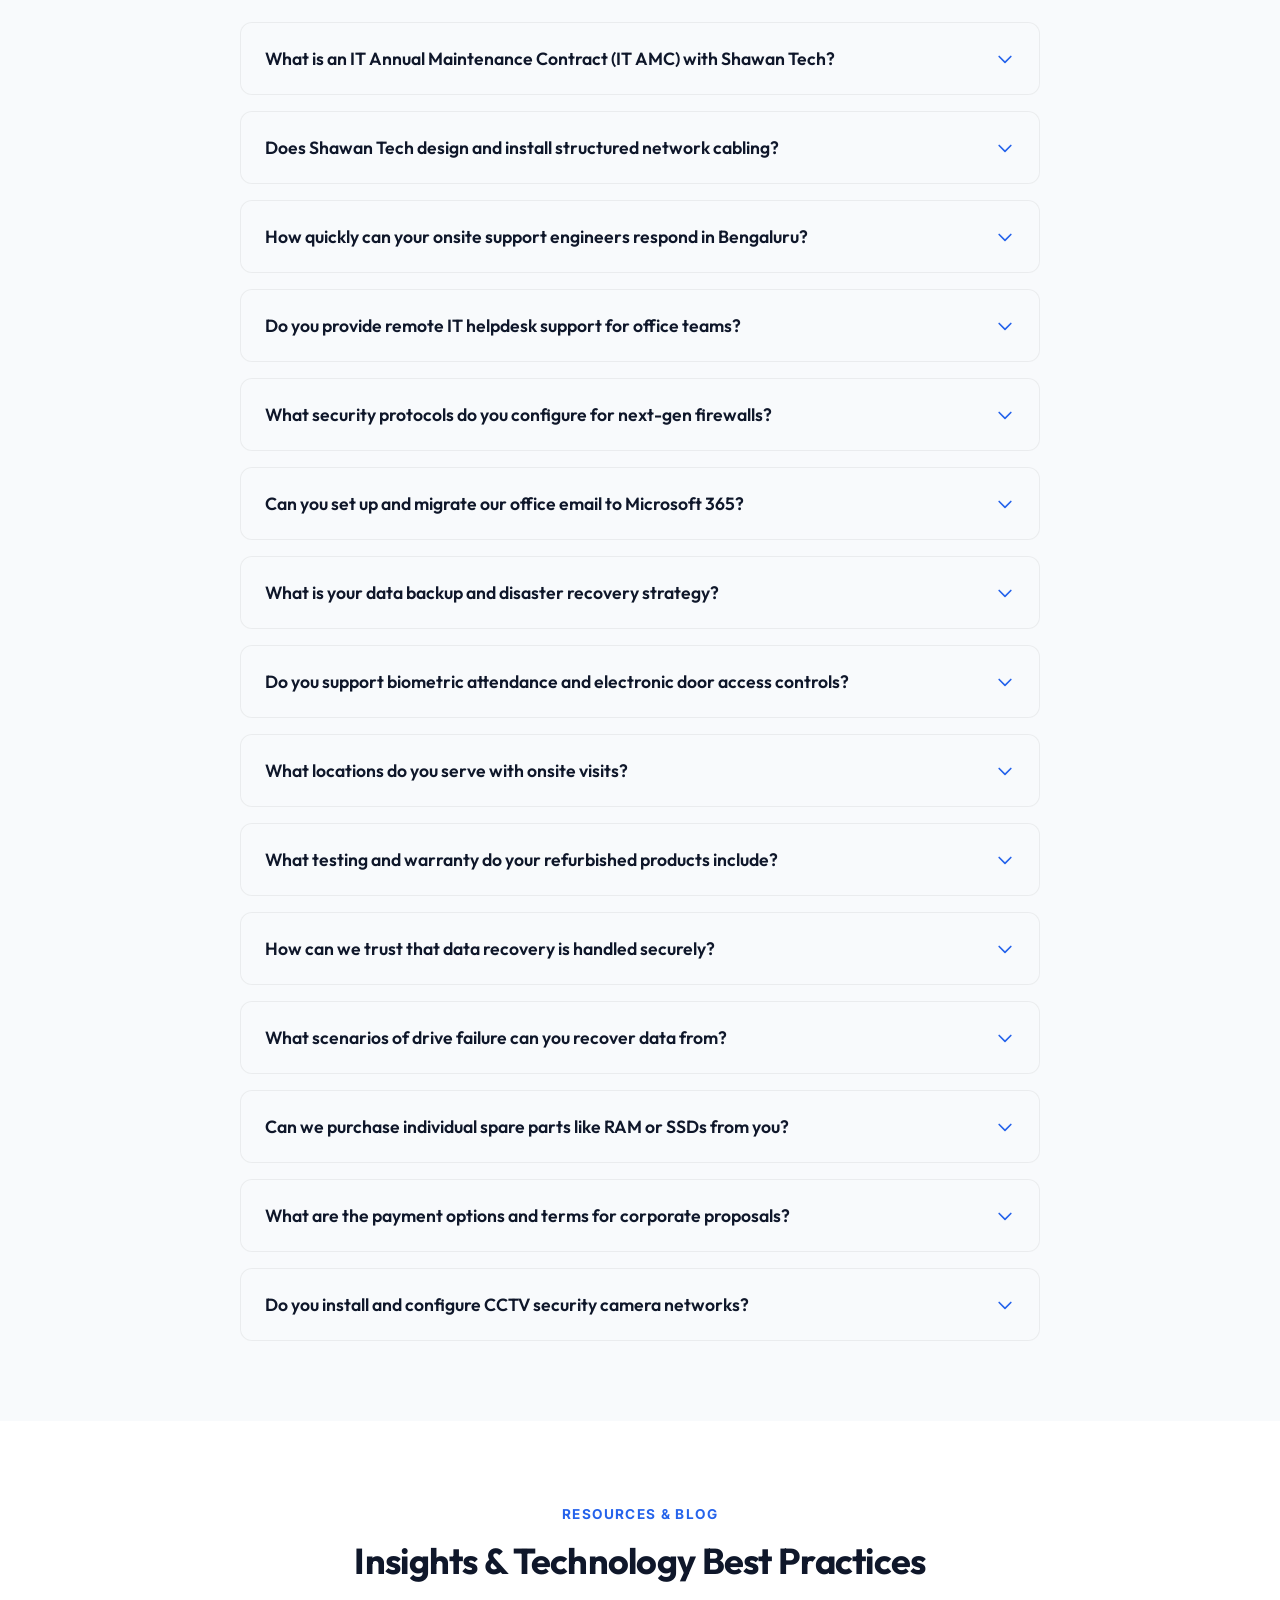
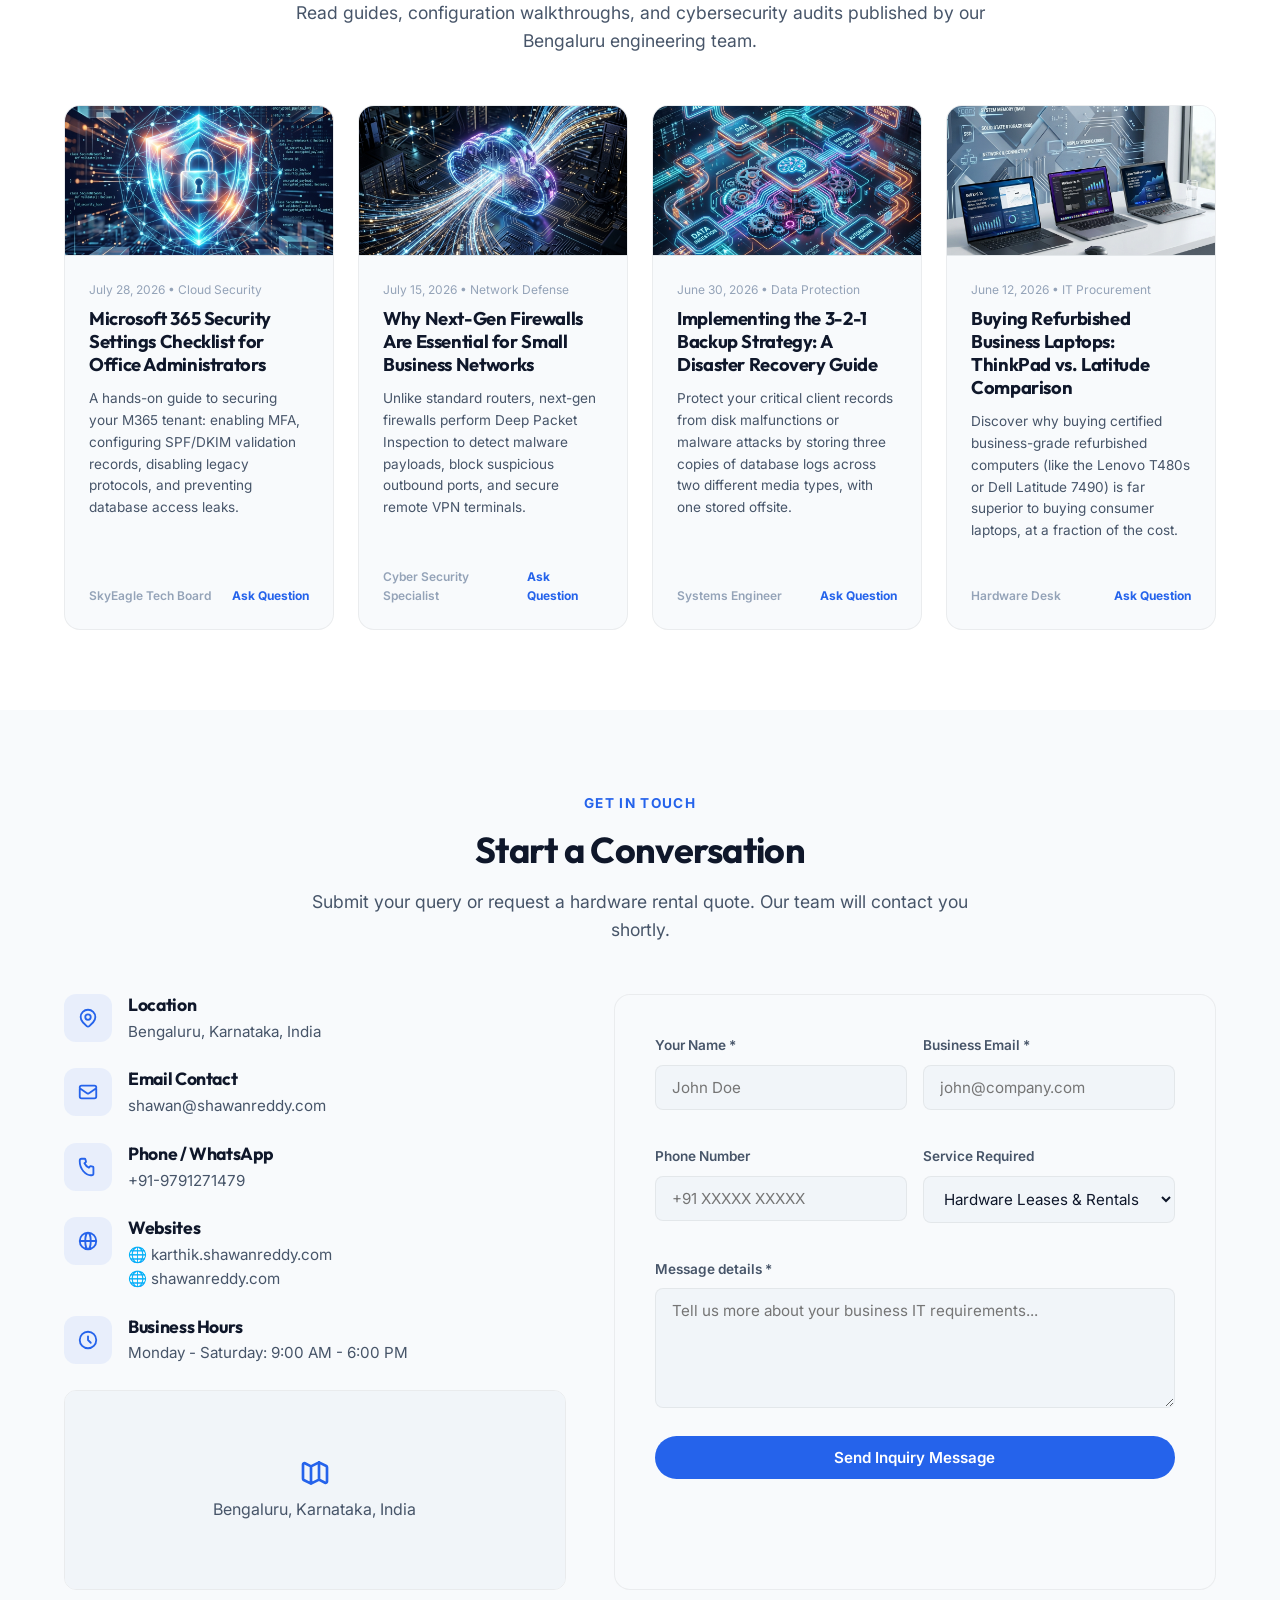
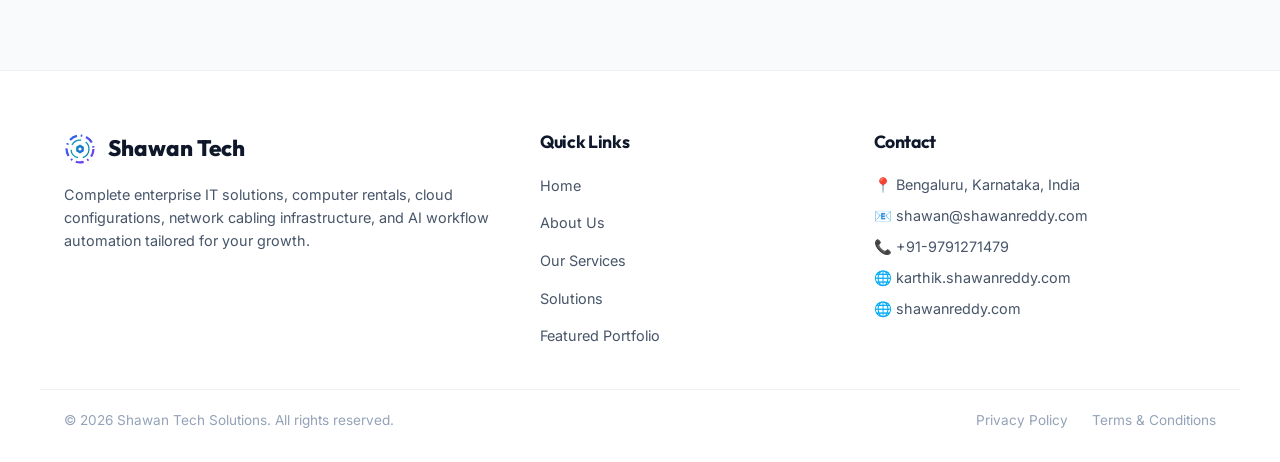
==== commit 6e705a62: "Auto-filter refurbished hardware catalog items based on request rental pricing plan query parameters" ====
--- a/index.html
+++ b/index.html
@@ -1124,7 +1124,7 @@
                             <li class="pricing-feature-item"><svg fill="none" stroke="currentColor" viewBox="0 0 24 24"><path stroke-linecap="round" stroke-linejoin="round" stroke-width="2" d="M5 13l4 4L19 7"></path></svg>16GB RAM / SSD</li>
                             <li class="pricing-feature-item"><svg fill="none" stroke="currentColor" viewBox="0 0 24 24"><path stroke-linecap="round" stroke-linejoin="round" stroke-width="2" d="M5 13l4 4L19 7"></path></svg>Immediate replacement</li>
                         </ul>
-                        <a href="refurbished-products/index.html" class="btn btn-secondary">Request Rental</a>
+                        <a href="refurbished-products/index.html?filter=laptops" class="btn btn-secondary">Request Rental</a>
                     </div>
 
                     <!-- Plan 2 -->
@@ -1141,7 +1141,7 @@
                             <li class="pricing-feature-item"><svg fill="none" stroke="currentColor" viewBox="0 0 24 24"><path stroke-linecap="round" stroke-linejoin="round" stroke-width="2" d="M5 13l4 4L19 7"></path></svg>Toner support included</li>
                             <li class="pricing-feature-item"><svg fill="none" stroke="currentColor" viewBox="0 0 24 24"><path stroke-linecap="round" stroke-linejoin="round" stroke-width="2" d="M5 13l4 4L19 7"></path></svg>Network print capabilities</li>
                         </ul>
-                        <a href="refurbished-products/index.html" class="btn btn-secondary">Request Rental</a>
+                        <a href="refurbished-products/index.html?filter=printers" class="btn btn-secondary">Request Rental</a>
                     </div>
 
                     <!-- Plan 3 -->
